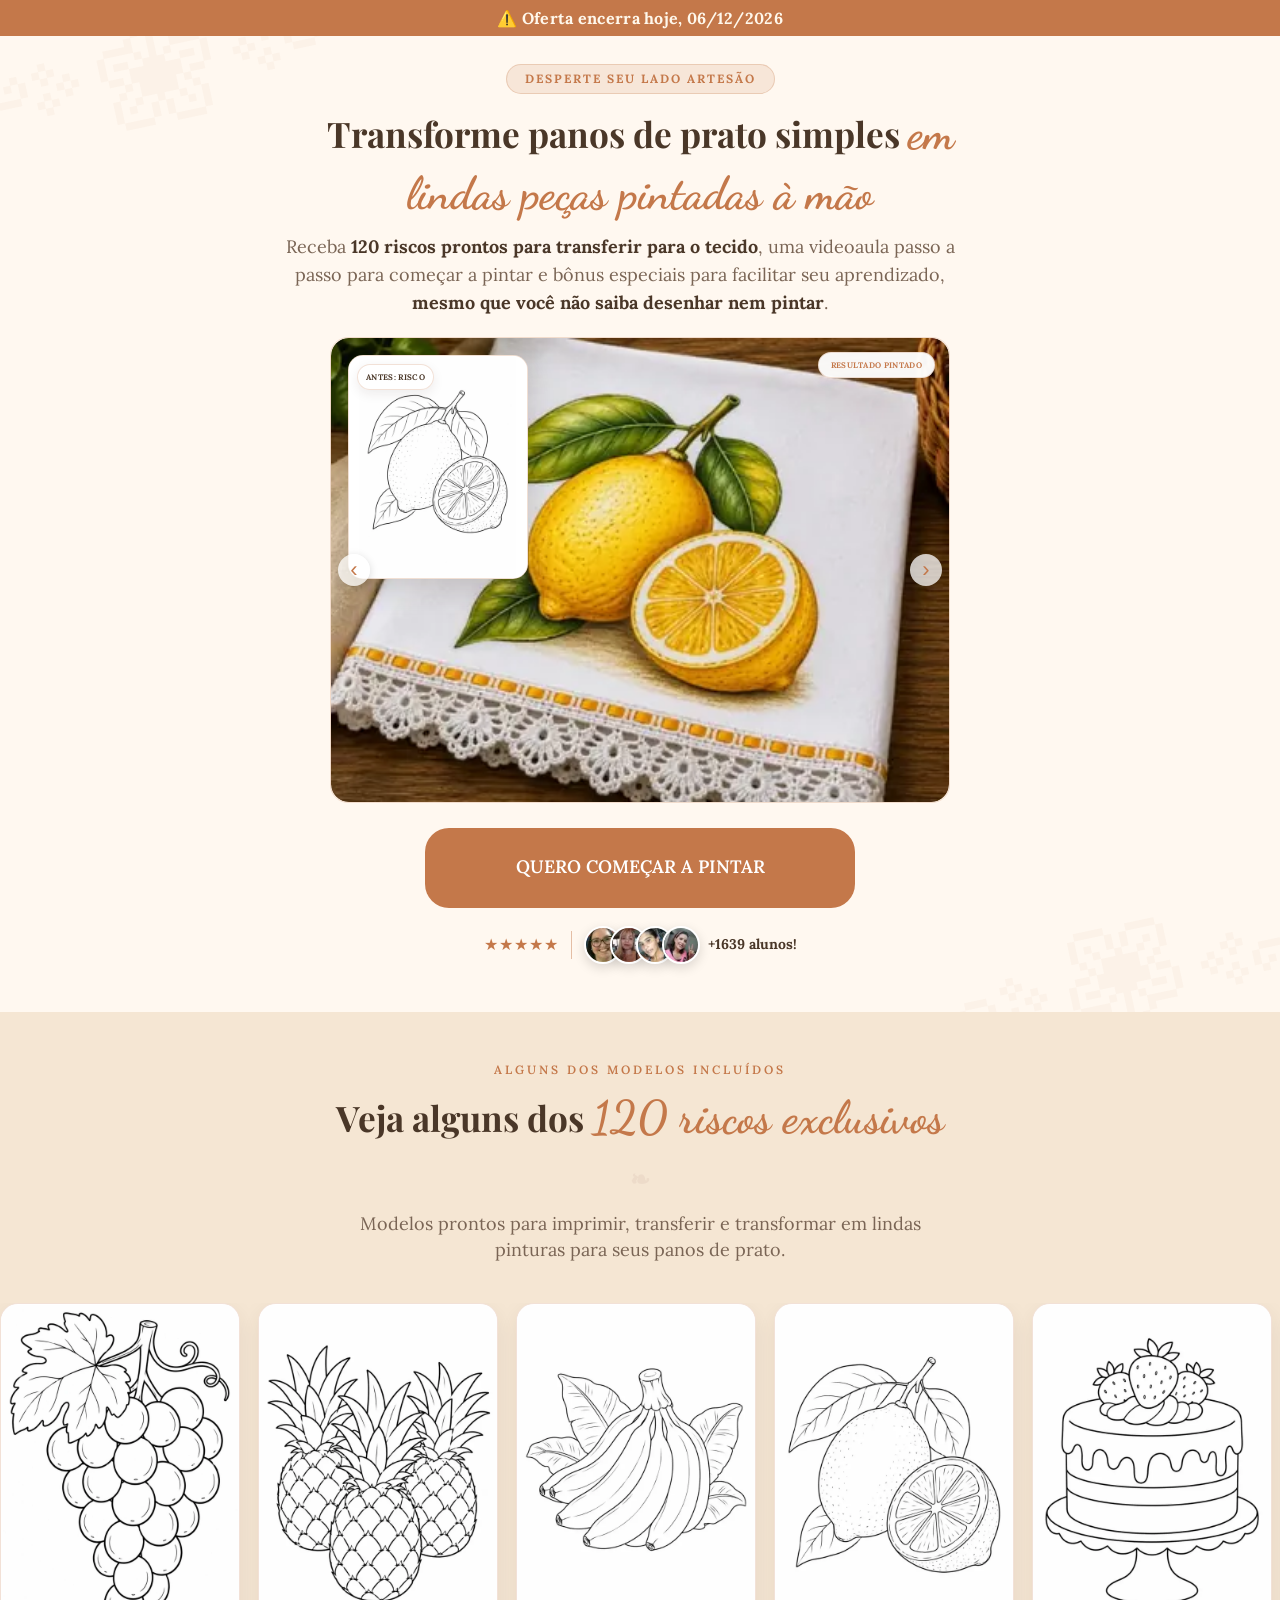
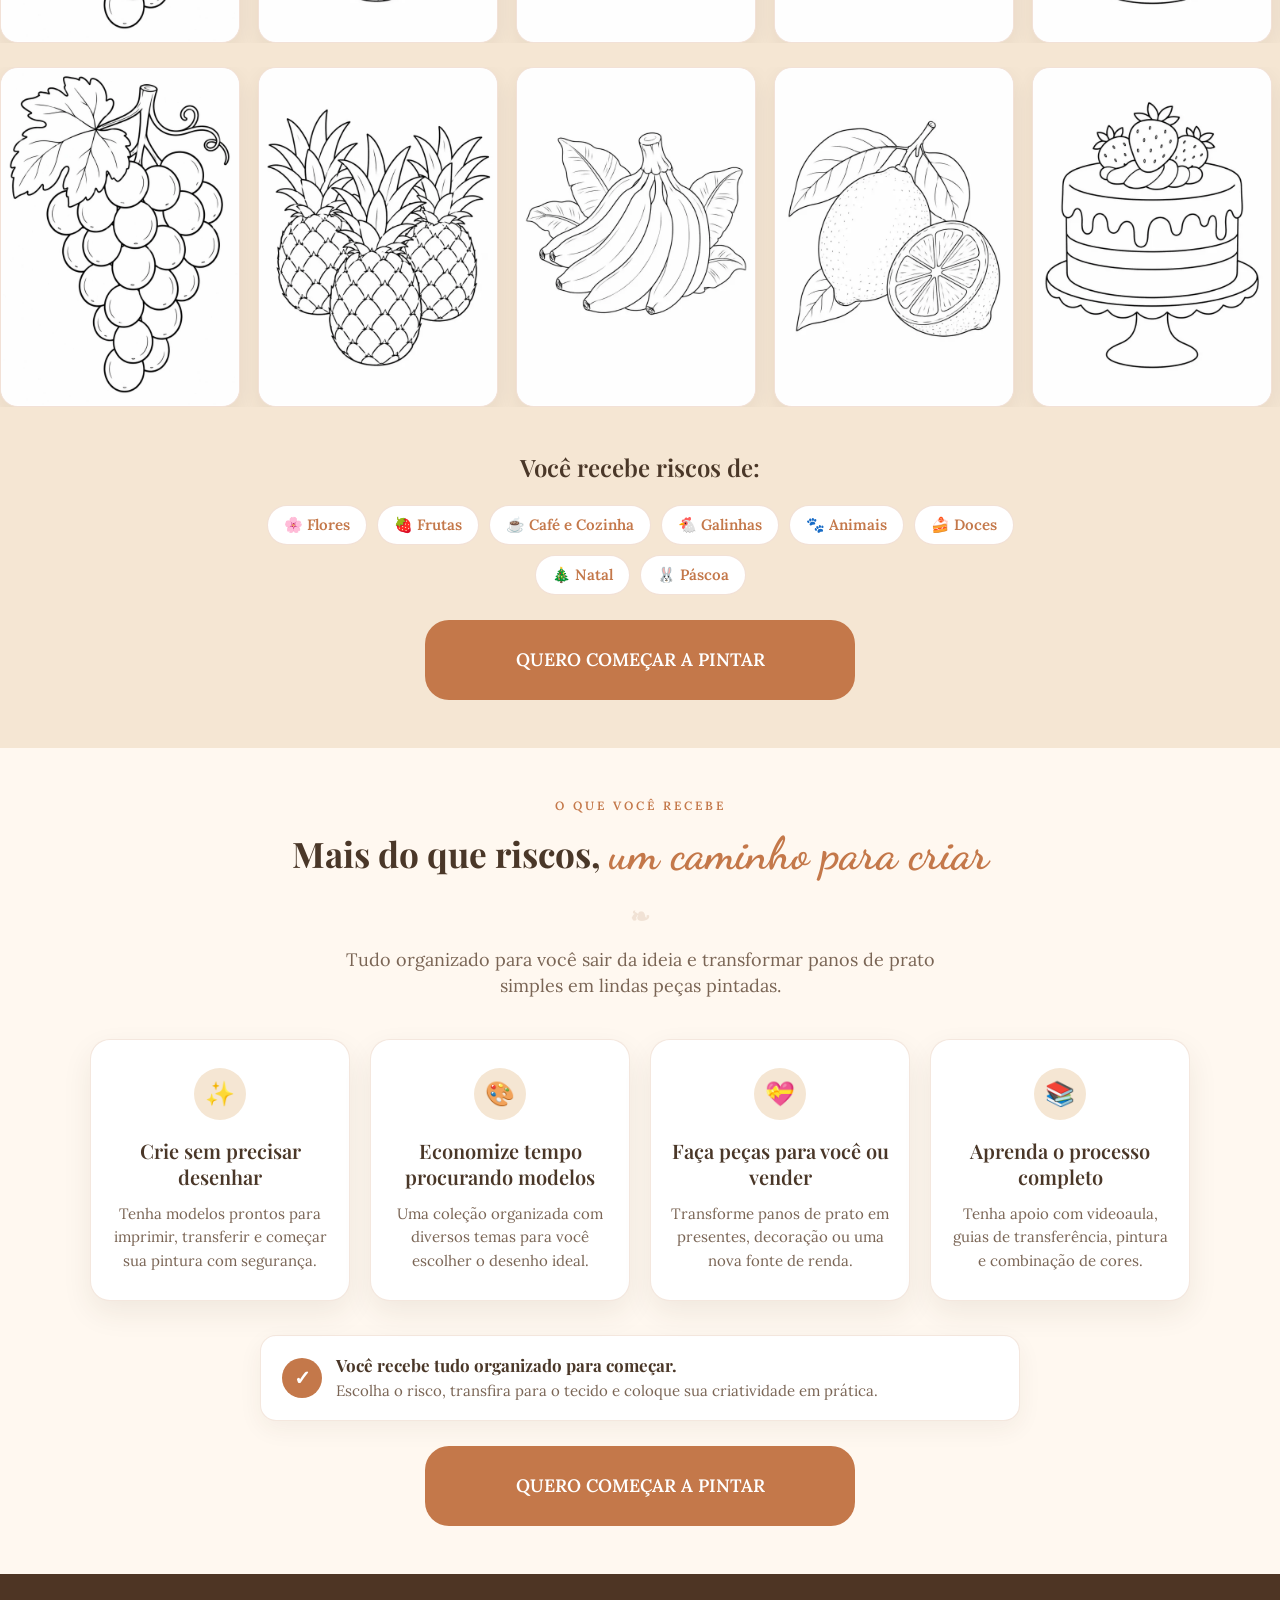
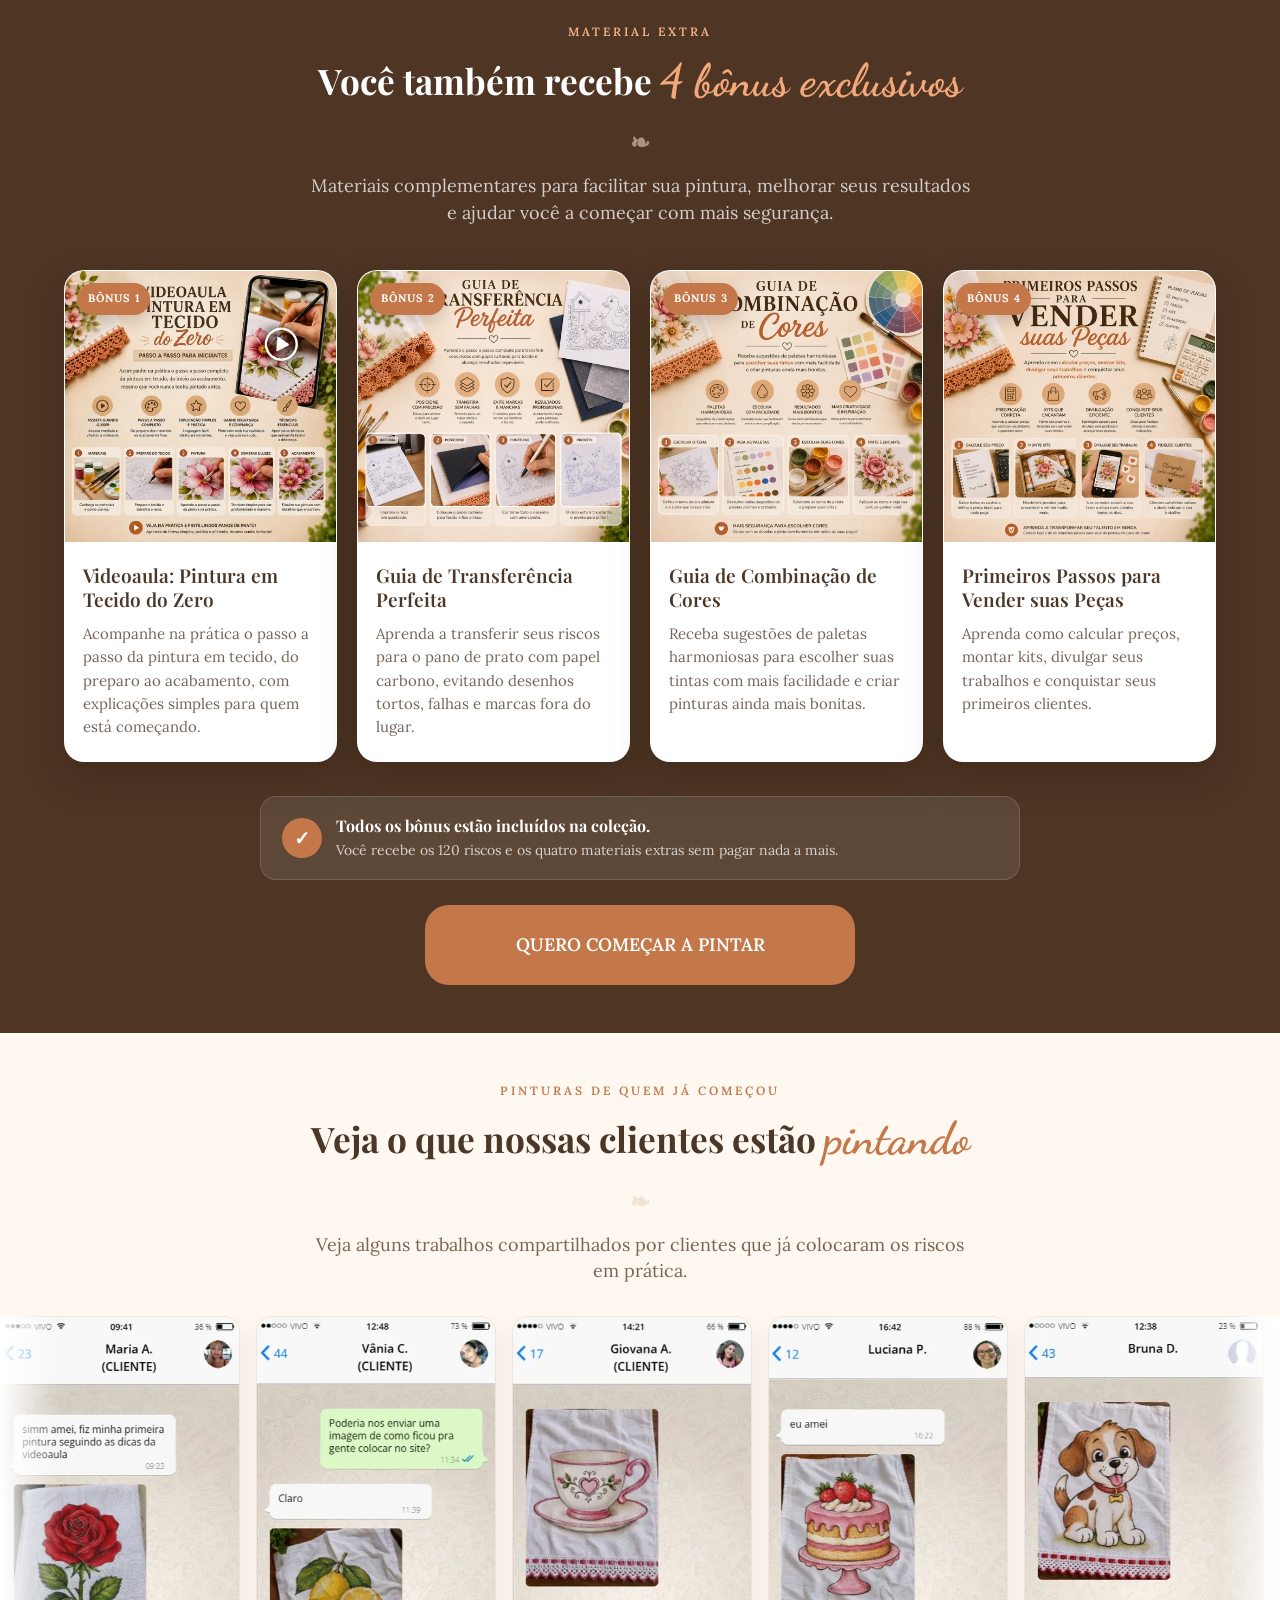
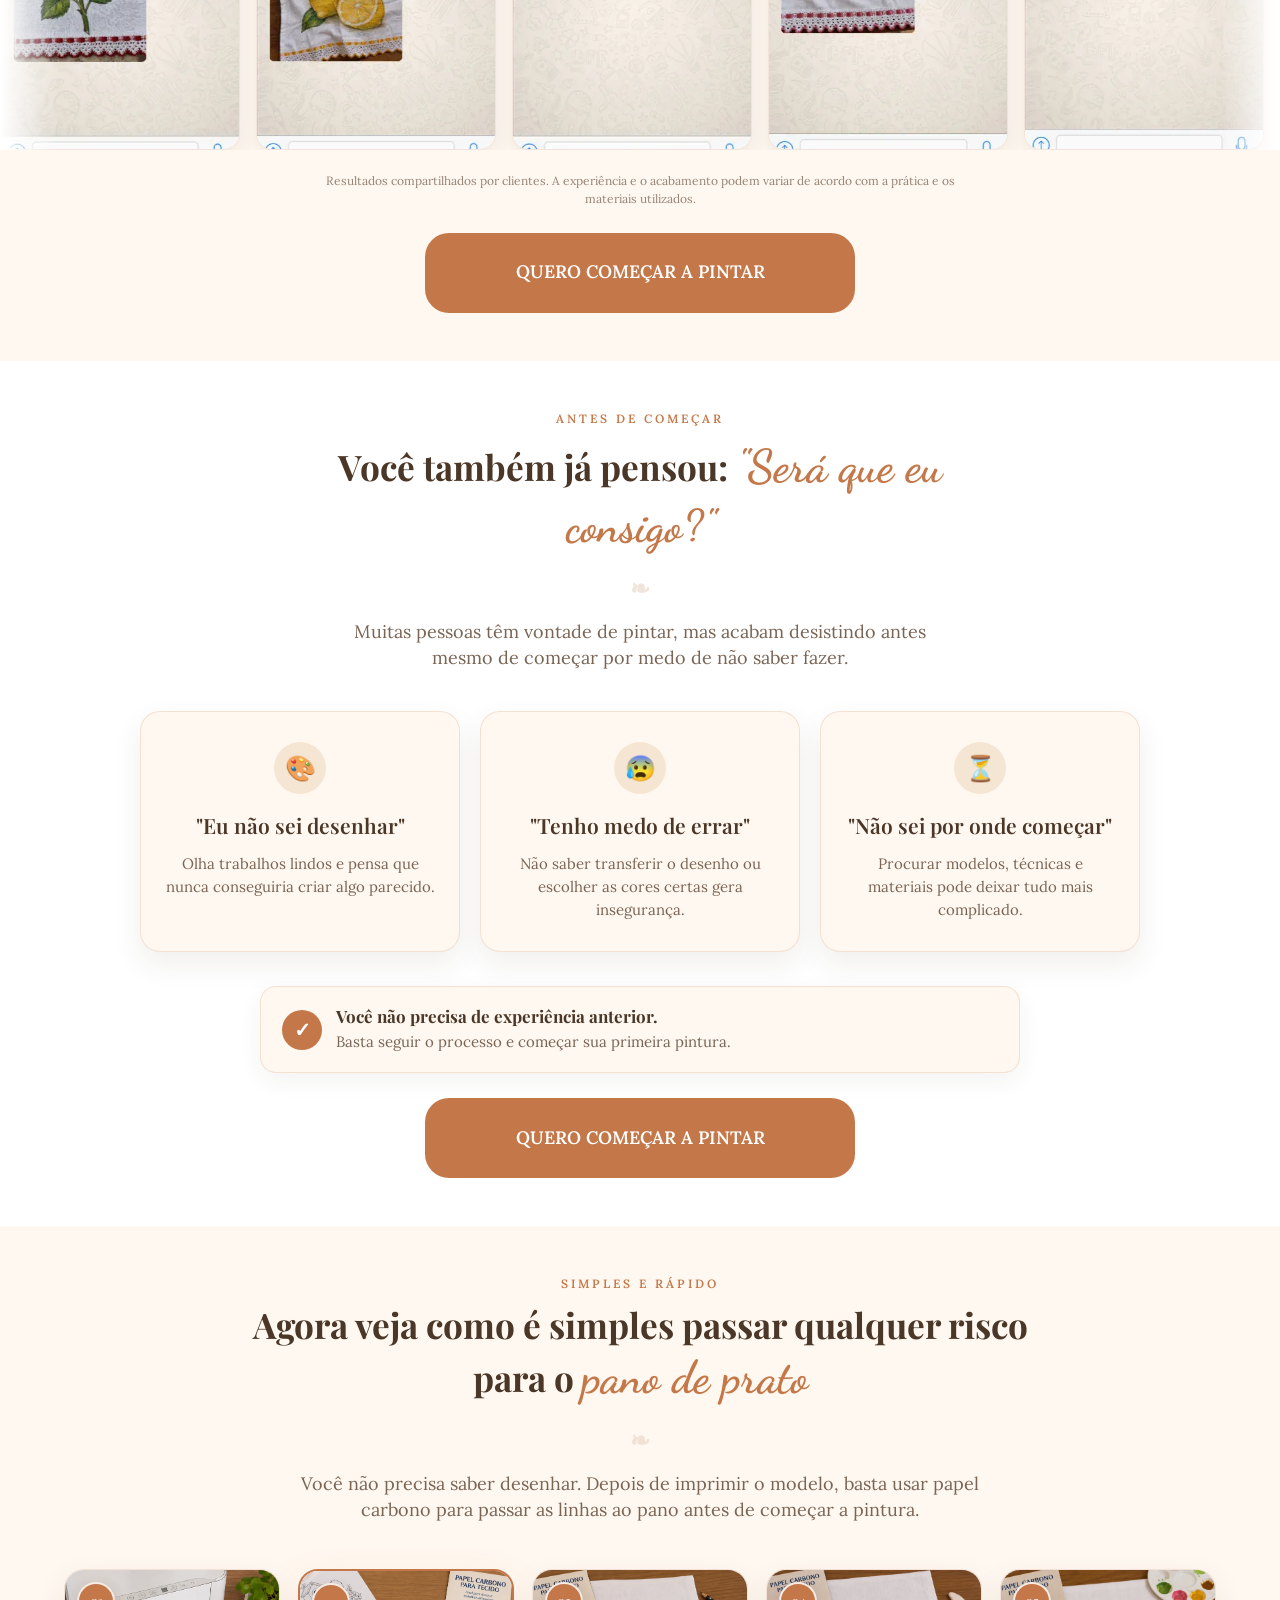
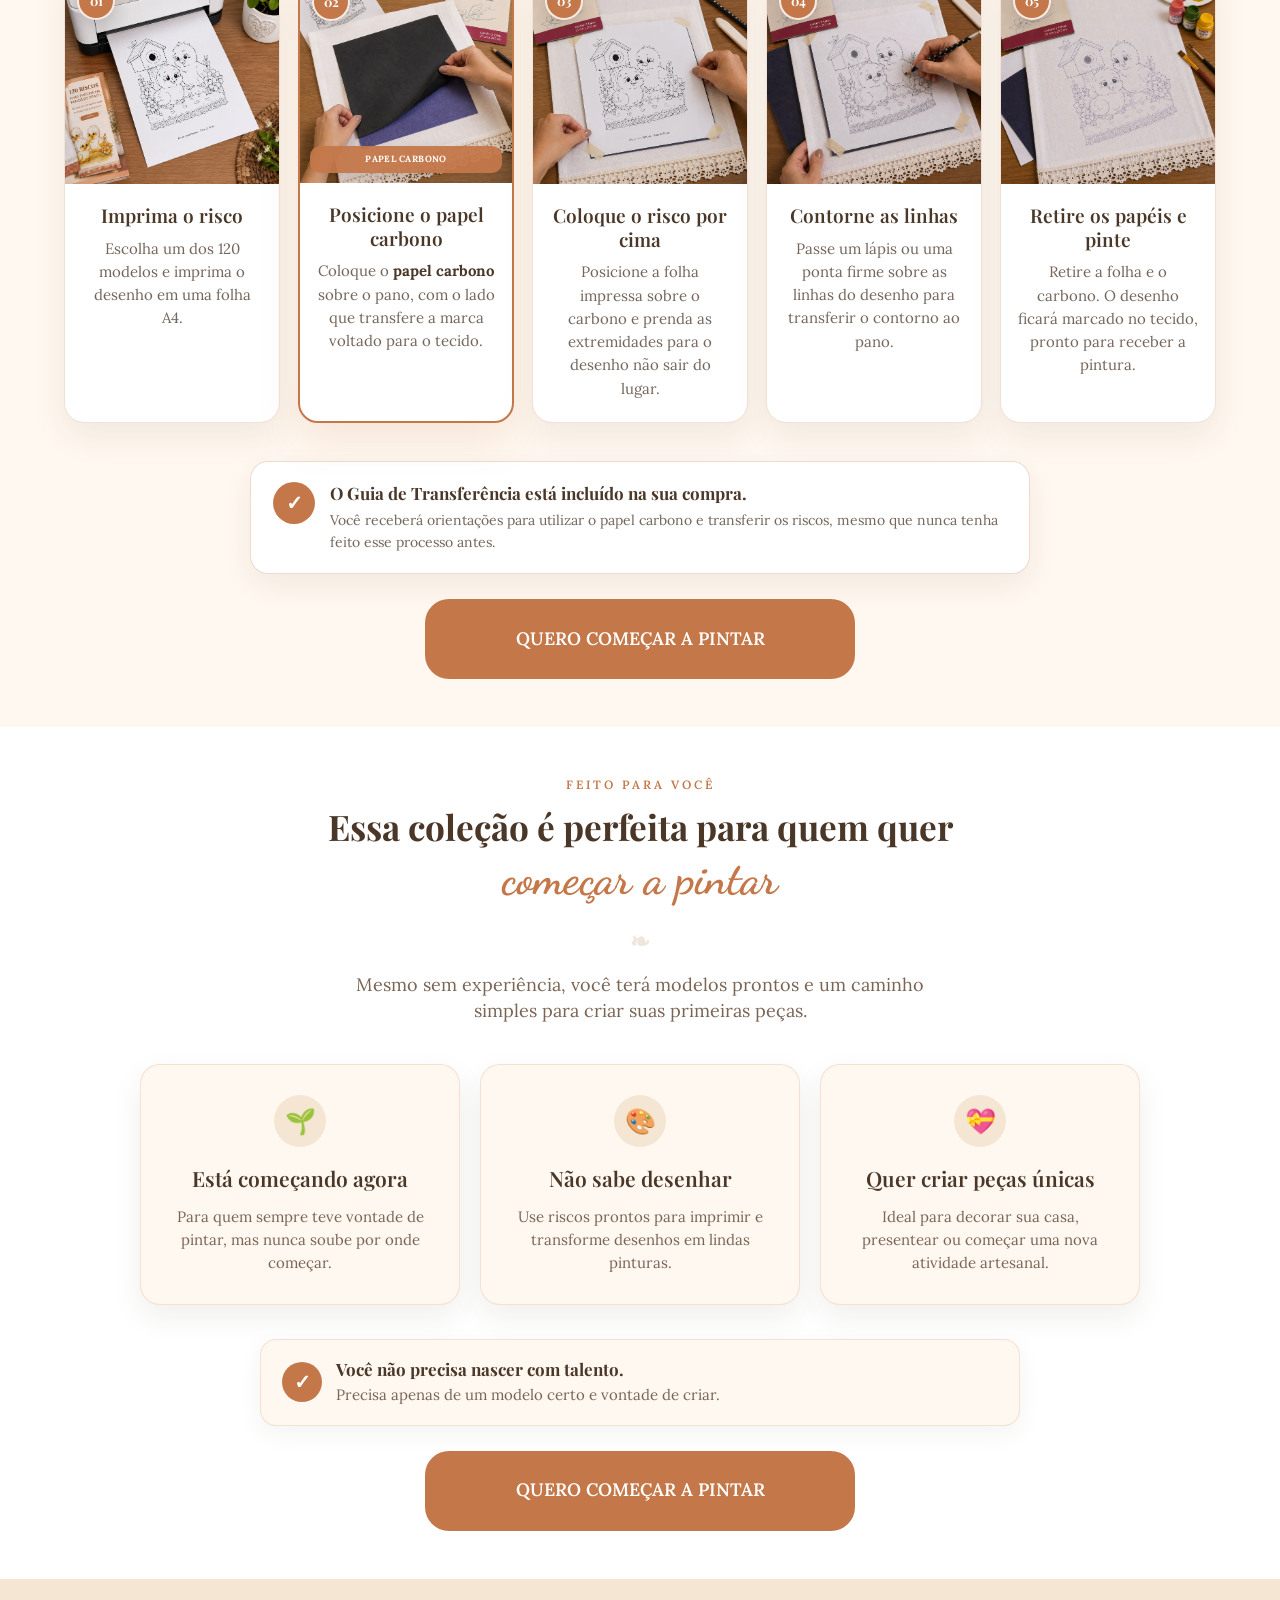
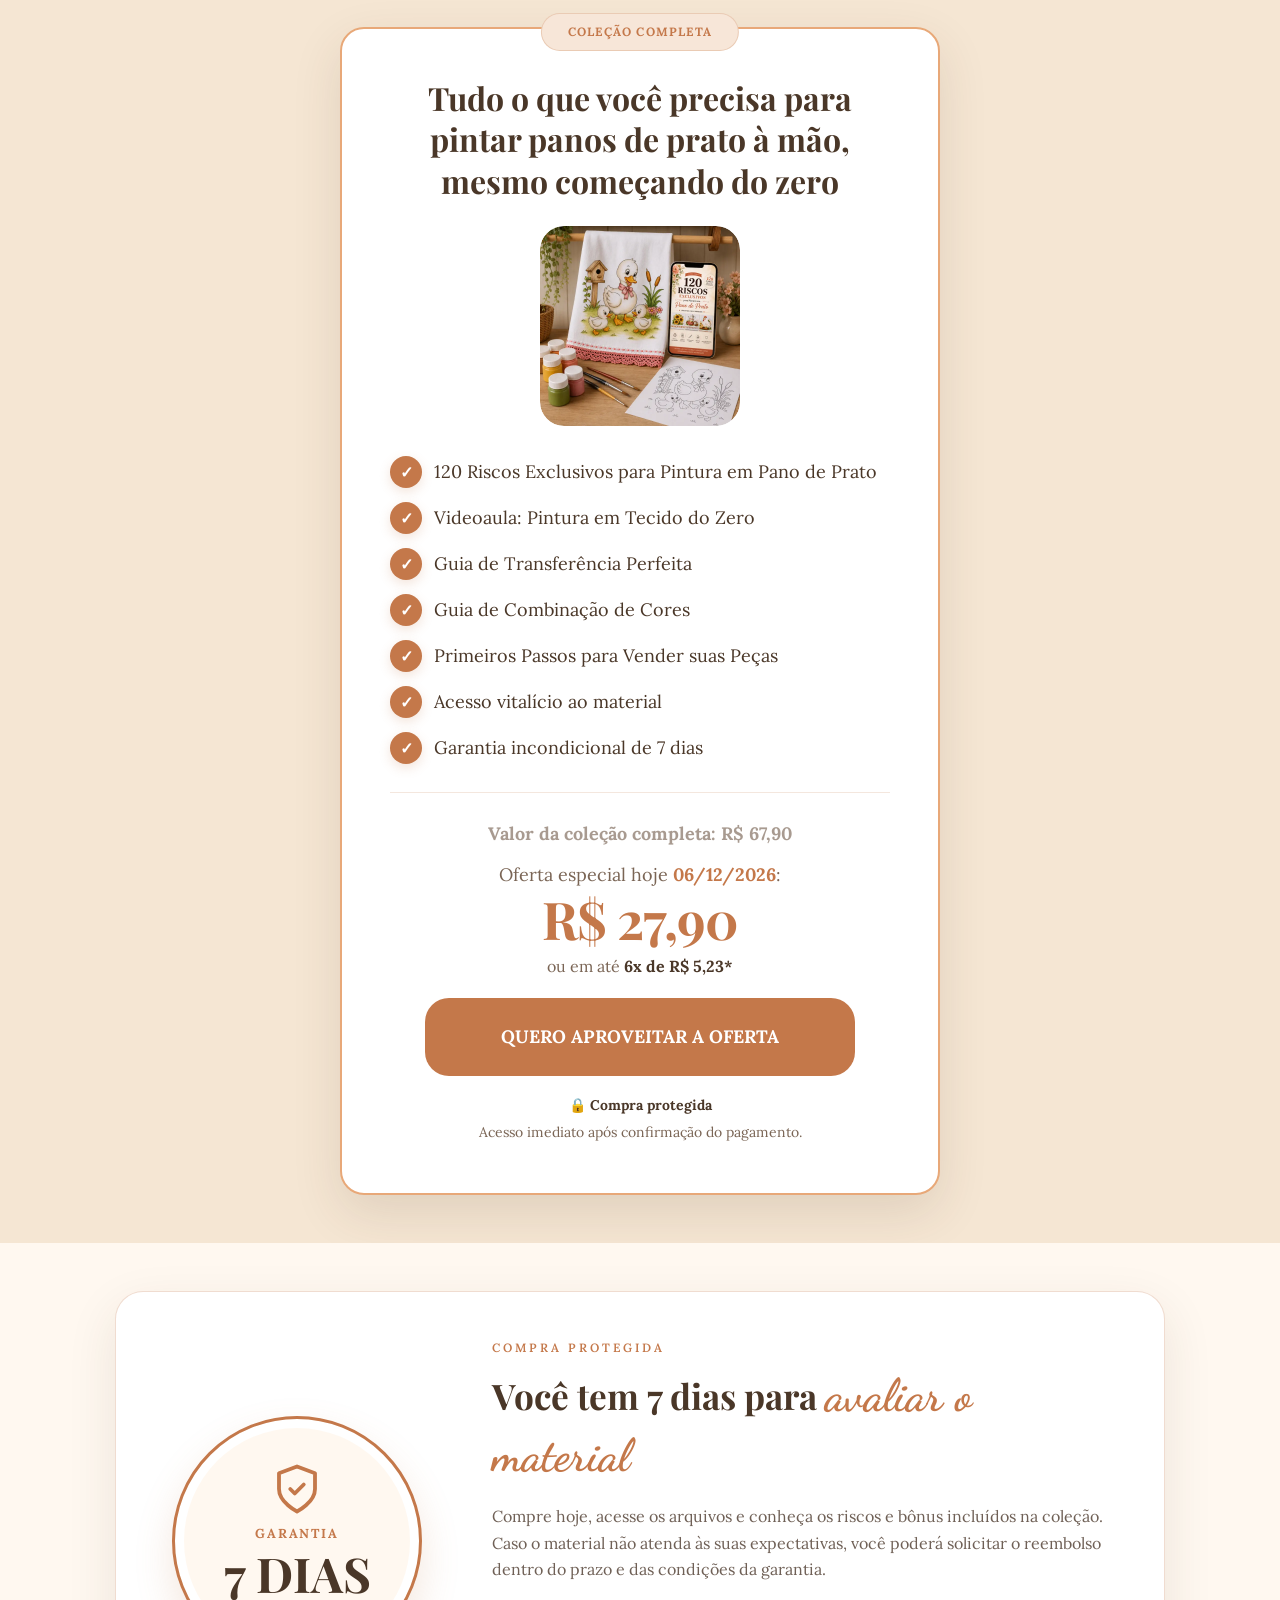
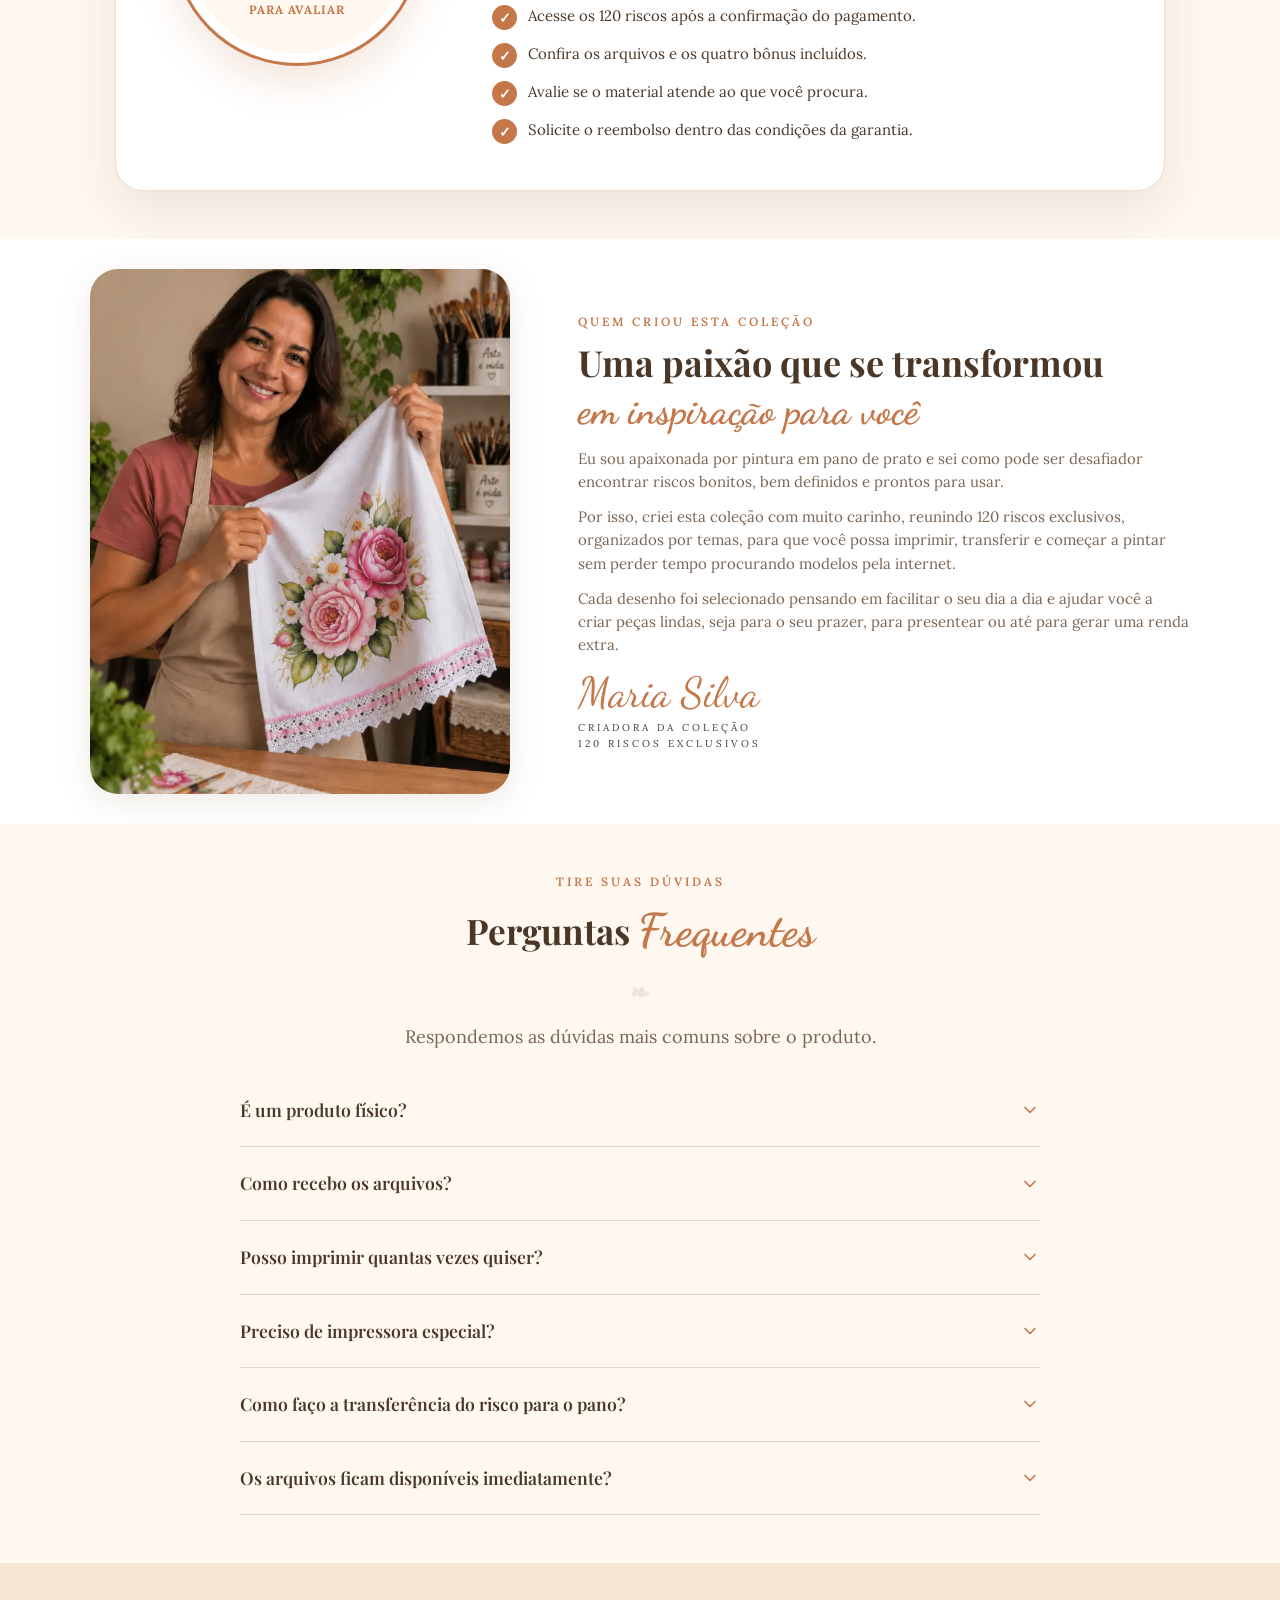
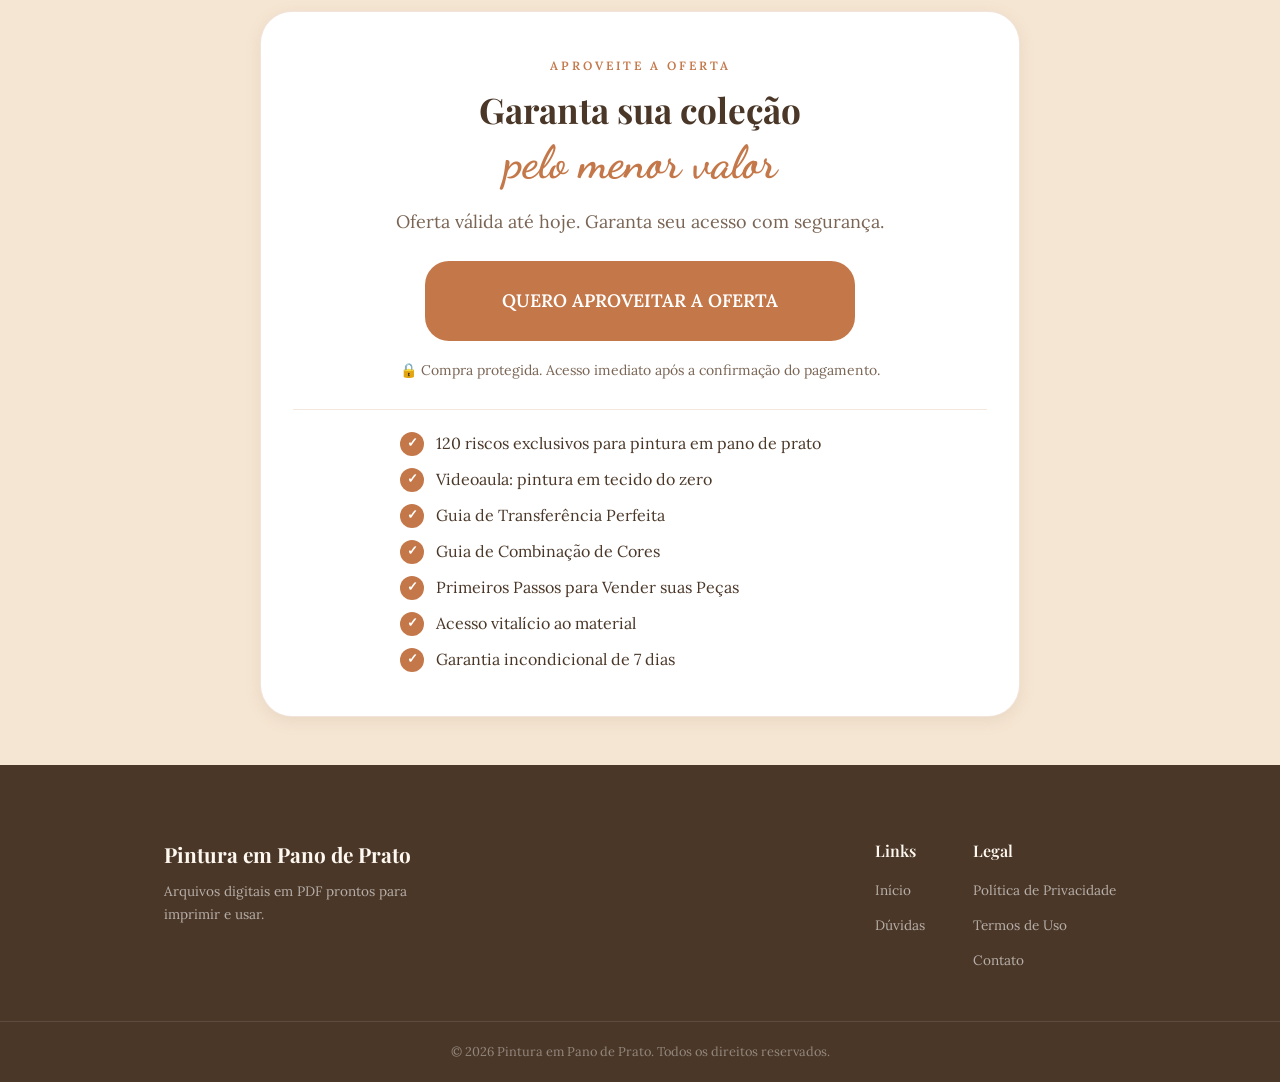
==== index.html @ 601791e8 "Update index.html" ====
<!DOCTYPE html>
<html lang="pt-BR">

<head>

 
  <!-- =========================================================
       CONFIGURAÇÕES BÁSICAS / SEO
  ========================================================== -->

  <meta charset="UTF-8">
   
  <meta 
    name="viewport"
    content="width=device-width, initial-scale=1.0"
  >

  <meta
    name="description"
    content="Transforme panos de prato simples em lindas peças pintadas à mão"
  >

  <meta name="theme-color" content="#C4784A">

  <title>Transforme panos de prato simples em lindas peças pintadas à mão</title>


  <!-- =========================================================
       OPEN GRAPH
  ========================================================== -->

  <meta
    property="og:title"
    content="Transforme panos de prato simples em lindas peças pintadas à mão"
  >

  <meta
    property="og:description"
    content="Tenha em mãos 120 riscos exclusivos,
                videoaula passo a passo da pintura e materiais simples
                para transformar desenhos em lindas peças artesanais."
  >

  <meta property="og:type" content="product">
  <meta property="og:locale" content="pt_BR">


  <!-- =========================================================
       DNS PREFETCH PARA TRACKING
  ========================================================== -->

  <link rel="dns-prefetch" href="https://connect.facebook.net">
  <link rel="dns-prefetch" href="https://www.googletagmanager.com">
  <link rel="dns-prefetch" href="https://www.google-analytics.com">


  <!-- =========================================================
       FONTES
  ========================================================== -->

  
<!-- =========================================================
     FONTES — CARREGAMENTO OTIMIZADO
========================================================== -->

<link
    rel="preconnect"
    href="https://fonts.googleapis.com"
>

<link
    rel="preconnect"
    href="https://fonts.gstatic.com"
    crossorigin
>

<link
    rel="preload"
    as="style"
    href="https://fonts.googleapis.com/css2?family=Dancing+Script:wght@700&family=Lora:wght@400;500;600&family=Playfair+Display:wght@400;600;700&display=swap"
>

<link
    rel="stylesheet"
    href="https://fonts.googleapis.com/css2?family=Dancing+Script:wght@700&family=Lora:wght@400;500;600&family=Playfair+Display:wght@400;600;700&display=swap"
    media="print"
    onload="this.media='all'"
>

<noscript>
    <link
        rel="stylesheet"
        href="https://fonts.googleapis.com/css2?family=Dancing+Script:wght@700&family=Lora:wght@400;500;600&family=Playfair+Display:wght@400;600;700&display=swap"
    >
</noscript>

  
  <!-- =========================================================
       CSS
  ========================================================== -->

  <link
    rel="stylesheet"
    href="styles.css"
  >


  <!-- TRACKING CARREGADO APÓS CSS PARA REDUZIR BLOQUEIO -->
<!-- =========================================================
       GOOGLE TAG - GOOGLE ADS + GOOGLE ANALYTICS 4
  ========================================================== -->

  <script async src="https://www.googletagmanager.com/gtag/js?id=AW-18379872794"></script>

  <script>
    window.dataLayer = window.dataLayer || [];

    function gtag() {
      dataLayer.push(arguments);
    }

    gtag('js', new Date());

    /* Google Ads */
    gtag('config', 'AW-18379872794');

    /* Google Analytics 4 */
    gtag('config', 'G-04GHL0BCBB');
  </script>


<!-- =========================================================
     META PIXEL + CAPI
     PageView e ViewContent com deduplicação
========================================================= -->

<script>
!function(f,b,e,v,n,t,s)
{
  if(f.fbq)return;

  n=f.fbq=function(){
    n.callMethod ?
    n.callMethod.apply(n,arguments) :
    n.queue.push(arguments);
  };

  if(!f._fbq)f._fbq=n;

  n.push=n;
  n.loaded=!0;
  n.version='2.0';
  n.queue=[];

  t=b.createElement(e);
  t.async=!0;
  t.src=v;

  s=b.getElementsByTagName(e)[0];
  s.parentNode.insertBefore(t,s);

}(
  window,
  document,
  'script',
  'https://connect.facebook.net/en_US/fbevents.js'
);


/* =========================================================
   FUNÇÕES AUXILIARES
========================================================= */

function generateMetaEventId(eventName) {
  return (
    eventName +
    '_' +
    Date.now() +
    '_' +
    Math.random().toString(36).substring(2, 12)
  );
}

function generateUuidV4() {
  return 'xxxxxxxx-xxxx-4xxx-yxxx-xxxxxxxxxxxx'.replace(/[xy]/g, function(c) {
    var r = Math.random() * 16 | 0, v = c === 'x' ? r : (r & 0x3 | 0x8);
    return v.toString(16);
  });
}

function getCookie(name) {
  var match = document.cookie.match(new RegExp('(^| )' + name + '=([^;]+)'));
  return match ? decodeURIComponent(match[2]) : null;
}

function getExternalId() {
  try {
    var extId = localStorage.getItem('meta_external_id');
    if (!extId) {
      extId = generateUuidV4();
      localStorage.setItem('meta_external_id', extId);
    }
    return extId;
  } catch(e) {
    return null;
  }
}

function getStoredFbclid() {
  try {
    var savedTracking = JSON.parse(localStorage.getItem('traffic_tracking') || '{}');
    return savedTracking.fbclid || null;
  } catch (error) {
    return null;
  }
}

function buildFbc() {
  // 1. Tenta recuperar do sessionStorage (já calculado nesta sessão)
  try {
    var sessionFbc = sessionStorage.getItem('meta_fbc');
    if (sessionFbc) return sessionFbc;
  } catch(e) {}

  // 2. Prioridade para o cookie _fbc já criado pela Meta
  var existingFbc = getCookie('_fbc');
  if (existingFbc) {
    try { sessionStorage.setItem('meta_fbc', existingFbc); } catch(e) {}
    return existingFbc;
  }

  // 3. Tenta pegar fbclid da URL
  var params = new URLSearchParams(window.location.search);
  var urlFbclid = params.get('fbclid');

  // 4. Se a URL atual não tiver, tenta usar o fbclid salvo pelo tracking.js
  var fbclid = urlFbclid || getStoredFbclid();

  if (!fbclid) {
    return null;
  }

  var newFbc = 'fb.1.' + Date.now() + '.' + fbclid;
  
  try { sessionStorage.setItem('meta_fbc', newFbc); } catch(e) {}

  return newFbc;
}


/* =========================================================
   WAIT FOR FBP
========================================================= */

function waitForFbp(callback, maxWaitMs = 2000, intervalMs = 50) {
  var elapsed = 0;
  
  var check = function() {
    var fbp = getCookie('_fbp');
    if (fbp) {
      callback(fbp);
    } else if (elapsed >= maxWaitMs) {
      callback(null); // Timeout
    } else {
      elapsed += intervalMs;
      setTimeout(check, intervalMs);
    }
  };
  
  check();
}


/* =========================================================
   ENVIA EVENTO PARA CAPI
========================================================= */

function sendMetaCapi(eventName, eventId, eventCustomData = {}) {
  // Ler valores consistentes
  var currentFbc = buildFbc();
  var currentExternalId = getExternalId();
  
  waitForFbp(function(currentFbp) {
    var payload = {
      eventName: eventName,
      eventId: eventId,
      eventSourceUrl: window.location.href,
      eventCustomData: eventCustomData,
      fbp: currentFbp || undefined,
      fbc: currentFbc || undefined,
      externalId: currentExternalId || undefined
    };

    fetch('/api/capi', {
      method: 'POST',
      headers: {
        'Content-Type': 'application/json'
      },
      body: JSON.stringify(payload)
    }).catch(function(error) {
      console.warn('Erro ao enviar Meta CAPI:', error);
    });
  });
}


/* =========================================================
   INICIALIZA PIXEL
========================================================= */

var globalExternalId = getExternalId();

if (globalExternalId) {
  fbq('init', '1901694047194455', { external_id: globalExternalId });
} else {
  fbq('init', '1901694047194455');
}


/* =========================================================
   PAGEVIEW
   Browser + Server
========================================================= */

var pageViewEventId = generateMetaEventId('PageView');

fbq(
  'track',
  'PageView',
  {},
  { eventID: pageViewEventId }
);

sendMetaCapi('PageView', pageViewEventId);


/* =========================================================
   VIEWCONTENT
   Browser + Server
========================================================= */

var viewContentEventId = generateMetaEventId('ViewContent');

var viewContentData = {
  content_name: '120 Riscos para Pintura em Pano de Prato',
  content_category: 'Artesanato - Pintura em Tecido',
  content_ids: ['120-riscos-pano-de-prato'],
  content_type: 'product',
  value: 27.90,
  currency: 'BRL'
};

fbq(
  'track',
  'ViewContent',
  viewContentData,
  { eventID: viewContentEventId }
);

sendMetaCapi('ViewContent', viewContentEventId, viewContentData);

</script>


  <!-- =========================================================
       SCHEMA.ORG PRODUCT
  ========================================================== -->

  <script type="application/ld+json">
  {
    "@context": "https://schema.org",
    "@type": "Product",
    "name": "Transforme panos de prato simples em lindas peças pintadas à mão",
    "description": "Receba 120 riscos prontos para transferir para o tecido, uma videoaula passo a passo para começar a pintar e bônus especiais para facilitar seu aprendizado, mesmo que você não saiba desenhar nem pintar.",
    "category": "Artesanato > Pintura em Tecido",
    "offers": {
      "@type": "Offer",
      "availability": "https://schema.org/InStock",
      "priceCurrency": "BRL"
    },
    "brand": {
      "@type": "Brand",
      "name": "Pintura em Pano de Prato"
    }
  }
  </script>



  <script src="tracking.js" defer></script>

</head>


<body>

  <!-- =========================================================
       META PIXEL - FALLBACK SEM JAVASCRIPT
  ========================================================== -->

  <noscript>
    <img
      height="1"
      width="1"
      style="display:none"
      src="https://www.facebook.com/tr?id=1901694047194455&ev=PageView&noscript=1"
      alt=""
    >
  </noscript>

  <!-- RESTANTE DO SEU SITE CONTINUA AQUI -->

  <div class="promo-bar">

    <span class="promo-message">
    ⚠️ Oferta encerra hoje, <span class="promo-date-highlight" id="promo-date"></span>
</span>

</div>

    
<!-- HERO -->
<section class="hero bg-default" id="inicio">

    <div class="container">

        <div class="hero-content centered">
          


<!-- HEADLINE -->

<h1 class="hero-title">

    <span class="hero-eyebrow">
        DESPERTE SEU LADO ARTESÃO
    </span>

    <h2 class="hero-final__title">
                Transforme panos de prato simples
                <span>em lindas peças pintadas à mão</span>
           
            </h2>

</h1>

<!-- MECANISMO SIMPLES -->

<div class="hero-method">

    <p>
        Receba <strong>120 riscos prontos para transferir para o tecido</strong>, uma videoaula passo a passo para começar a pintar e bônus especiais para facilitar seu aprendizado, <strong>mesmo que você não saiba desenhar nem pintar</strong>. 
    </p>

</div>

<!-- =====================================================
     CARROSSEL NO LUGAR DO MOCKUP
===================================================== -->

<div
    class="comparison-carousel hero-comparison-carousel"
    data-comparison-carousel
    aria-label="Exemplos de riscos e resultados de pinturas em pano de prato"
>

    <div
        class="comparison-viewport"
        data-comparison-viewport
    >

        <div
            class="comparison-track"
            data-comparison-track
        >

<!-- =====================================================
     COMPARAÇÃO 1
===================================================== -->
<article
    class="comparison-card hero-comparison-card"
    data-comparison-card
>

    <div class="comparison-pair">

        <figure class="comparison-before">

            <div class="comparison-before-media">

                <span class="comparison-label">
                    ANTES: RISCO
                </span>

                <img
                    src="images/risco-01.webp"
                    alt="Risco pronto para imprimir e transferir para o pano de prato"
                    loading="eager"
                    fetchpriority="high"
                    decoding="async"
                    width="400"
                    height="566"
                >

            </div>

        </figure>


        <figure class="comparison-image comparison-image-result">

            <div class="comparison-result-media">

                <span class="comparison-label comparison-label-result">
                    RESULTADO PINTADO
                </span>

                <picture>

                    <source
                        media="(max-width: 600px)"
                        srcset="images/resultado-01-mobile.webp"
                        width="400"
                        height="300"
                    >

                    <img
                        src="images/resultado-01.webp"
                        alt="Pano de prato pintado a partir do risco"
                        loading="eager"
                        fetchpriority="high"
                        decoding="async"
                        width="600"
                        height="848"
                    >

                </picture>

            </div>

        </figure>

    </div>

</article>


<!-- =====================================================
     COMPARAÇÃO 2
===================================================== -->
<article
    class="comparison-card hero-comparison-card"
    data-comparison-card
>

    <div class="comparison-pair">

        <figure class="comparison-before">

            <div class="comparison-before-media">

                <span class="comparison-label">
                    ANTES: RISCO
                </span>

                <img
                    src="images/risco-02.webp"
                    alt="Risco pronto para impressão e transferência"
                    loading="lazy"
                    decoding="async"
                    width="400"
                    height="566"
                >

            </div>

        </figure>


        <figure class="comparison-image comparison-image-result">

            <div class="comparison-result-media">

                <span class="comparison-label comparison-label-result">
                    RESULTADO PINTADO
                </span>

                <picture>

                    <source
                        media="(max-width: 600px)"
                        srcset="images/resultado-02-mobile.webp"
                        width="400"
                        height="300"
                    >

                    <img
                        src="images/resultado-02.webp"
                        alt="Pano de prato pintado usando o mesmo risco"
                        loading="lazy"
                        decoding="async"
                        width="600"
                        height="848"
                    >

                </picture>

            </div>

        </figure>

    </div>

</article>


<!-- =====================================================
     COMPARAÇÃO 3
===================================================== -->
<article
    class="comparison-card hero-comparison-card"
    data-comparison-card
>

    <div class="comparison-pair">

        <figure class="comparison-before">

            <div class="comparison-before-media">

                <span class="comparison-label">
                    ANTES: RISCO
                </span>

                <img
                    src="images/risco-03.webp"
                    alt="Risco de pintura pronto para transferir ao tecido"
                    loading="lazy"
                    decoding="async"
                    width="400"
                    height="566"
                >

            </div>

        </figure>


        <figure class="comparison-image comparison-image-result">

            <div class="comparison-result-media">

                <span class="comparison-label comparison-label-result">
                    RESULTADO PINTADO
                </span>

                <picture>

                    <source
                        media="(max-width: 600px)"
                        srcset="images/resultado-03-mobile.webp"
                        width="400"
                        height="300"
                    >

                    <img
                        src="images/resultado-03.webp"
                        alt="Pano de prato finalizado com pintura feita a partir do risco"
                        loading="lazy"
                        decoding="async"
                        width="600"
                        height="848"
                    >

                </picture>

            </div>

        </figure>

    </div>

</article>


<!-- =====================================================
     COMPARAÇÃO 4
===================================================== -->
<article
    class="comparison-card hero-comparison-card"
    data-comparison-card
>

    <div class="comparison-pair">

        <figure class="comparison-before">

            <div class="comparison-before-media">

                <span class="comparison-label">
                    ANTES: RISCO
                </span>

                <img
                    src="images/risco-04.webp"
                    alt="Risco pronto para ser transferido ao pano de prato"
                    loading="lazy"
                    decoding="async"
                    width="400"
                    height="566"
                >

            </div>

        </figure>


        <figure class="comparison-image comparison-image-result">

            <div class="comparison-result-media">

                <span class="comparison-label comparison-label-result">
                    RESULTADO PINTADO
                </span>

                <picture>

                    <source
                        media="(max-width: 600px)"
                        srcset="images/resultado-04-mobile.webp"
                        width="400"
                        height="300"
                    >

                    <img
                        src="images/resultado-04.webp"
                        alt="Pano de prato pintado a partir de um risco pronto"
                        loading="lazy"
                        decoding="async"
                        width="600"
                        height="848"
                    >

                </picture>

            </div>

        </figure>

    </div>

</article>


<!-- =====================================================
     COMPARAÇÃO 5
===================================================== -->
<article
    class="comparison-card hero-comparison-card"
    data-comparison-card
>

    <div class="comparison-pair">

        <figure class="comparison-before">

            <div class="comparison-before-media">

                <span class="comparison-label">
                    ANTES: RISCO
                </span>

                <img
                    src="images/risco-05.webp"
                    alt="Risco pronto para imprimir e pintar"
                    loading="lazy"
                    decoding="async"
                    width="400"
                    height="566"
                >

            </div>

        </figure>


        <figure class="comparison-image comparison-image-result">

            <div class="comparison-result-media">

                <span class="comparison-label comparison-label-result">
                    RESULTADO PINTADO
                </span>

                <picture>

                    <source
                        media="(max-width: 600px)"
                        srcset="images/resultado-05-mobile.webp"
                        width="400"
                        height="300"
                    >

                    <img
                        src="images/resultado-05.webp"
                        alt="Pano de prato pintado e finalizado"
                        loading="lazy"
                        decoding="async"
                        width="600"
                        height="848"
                    >

                </picture>

            </div>

        </figure>

    </div>

</article>

</div>

</div>

<button type="button" class="comparison-button comparison-button-prev" data-comparison-prev aria-label="Ver comparação anterior">
    <span aria-hidden="true">‹</span>
</button>

<button type="button" class="comparison-button comparison-button-next" data-comparison-next aria-label="Ver próxima comparação">
    <span aria-hidden="true">›</span>
</button>

</div>   



<div class="hero-buttons">

  <a
    href="#oferta"
    class="btn-primary btn-large"
    data-cta="bloco_01"
  >
    QUERO COMEÇAR A PINTAR
  </a>

</div>



<!-- AVATARES + BENEFÍCIO DOS RISCOS -->

<div class="hero-collection-proof hero-social-proof-row">

    <div class="hero-social-proof-stars">
        <span class="stars">★★★★★</span>
    </div>

    <span class="hero-social-proof-divider"></span>

    <div class="hero-social-proof-avatars">

        <div class="hero-collection-proof__avatars">
            <img src="images/avatar1.webp" alt="">
            <img src="images/avatar2.webp" alt="">
            <img src="images/avatar3.webp" alt="">
            <img src="images/avatar4.webp" alt="">
        </div>

        <span class="hero-social-proof-text"><strong>+1639 alunos!</strong></span>

    </div>

</div>       
          
</div>

</div>

</section>


<!-- =========================================================
     GALERIA DE RISCOS — CARROSSEL ÚNICO
========================================================= -->

<section class="risks-gallery bg-white fade-in" id="riscos">

    <div class="container">


        <div class="text-center risks-gallery-heading">


            <span class="section-tag">
                Alguns dos modelos incluídos
            </span>


            <h2 class="section-title">

                Veja alguns dos

                <span>
                    120 riscos exclusivos
                </span>

            </h2>


            <p class="section-subtitle">

                Modelos prontos para imprimir,
                transferir e transformar em lindas pinturas
                para seus panos de prato.

            </p>


        </div>




        <!-- =====================================================
     CARROSSEL CONTÍNUO DE RISCOS
====================================================== -->


<div class="risks-marquee">


    <div class="risks-track">


        <!-- =========================
             FRUTAS
        ========================== -->


        <img 
            src="images/frutas-01.webp"
            alt="Risco de frutas para pintura em pano de prato"
            loading="lazy"
            decoding="async"
        >

        <img 
            src="images/frutas-02.webp"
            alt="Risco de frutas para pintura em tecido"
            loading="lazy"
            decoding="async"
        >

        <img 
            src="images/frutas-03.webp"
            alt="Modelo de risco de frutas"
            loading="lazy"
            decoding="async"
        >

        <img 
            src="images/frutas-04.webp"
            alt="Risco pronto para pintar de frutas"
            loading="lazy"
            decoding="async"
        >



        <!-- =========================
             CAFÉ E COZINHA
        ========================== -->


        <img 
            src="images/cafeecozinha-01.webp"
            alt="Risco de café e cozinha para pintura"
            loading="lazy"
            decoding="async"
        >

        <img 
            src="images/cafeecozinha-02.webp"
            alt="Risco de cozinha para pano de prato"
            loading="lazy"
            decoding="async"
        >

        <img 
            src="images/cafeecozinha-03.webp"
            alt="Modelo de risco café e cozinha"
            loading="lazy"
            decoding="async"
        >

        <img 
            src="images/cafeecozinha-04.webp"
            alt="Risco pronto para transferir"
            loading="lazy"
            decoding="async"
        >



        <!-- =========================
             FLORES
        ========================== -->


        <img 
            src="images/flores-01.webp"
            alt="Risco de flores para pintura"
            loading="lazy"
            decoding="async"
        >

        <img 
            src="images/flores-02.webp"
            alt="Modelo de flores para pano de prato"
            loading="lazy"
            decoding="async"
        >

        <img 
            src="images/flores-03.webp"
            alt="Risco floral para pintura em tecido"
            loading="lazy"
            decoding="async"
        >

        <img 
            src="images/flores-04.webp"
            alt="Risco de flores pronto para imprimir"
            loading="lazy"
            decoding="async"
        >



        <!-- =========================
             ANIMAIS
        ========================== -->


        <img 
            src="images/animais-01.webp"
            alt="Risco de animais para pintura em pano de prato"
            loading="lazy"
            decoding="async"
        >

        <img 
            src="images/animais-02.webp"
            alt="Risco de animais para pintura em tecido"
            loading="lazy"
            decoding="async"
        >

        <img 
            src="images/animais-03.webp"
            alt="Modelo de risco de animais"
            loading="lazy"
            decoding="async"
        >

        <img 
            src="images/animais-04.webp"
            alt="Risco pronto para pintar de animais"
            loading="lazy"
            decoding="async"
        >



        <!-- =========================
             REPETIÇÃO PARA LOOP
        ========================== -->


        <img src="images/frutas-01.webp" alt="" loading="lazy">
        <img src="images/cafeecozinha-01.webp" alt="" loading="lazy">
        <img src="images/flores-01.webp" alt="" loading="lazy">
        <img src="images/animais-01.webp" alt="" loading="lazy">


    </div>


</div>

<!-- =====================================================
     SEGUNDO CARROSSEL DE RISCOS - DIREÇÃO CONTRÁRIA
====================================================== -->

<div class="risks-marquee risks-marquee-reverse">

    <div class="risks-track">

    <img src="images/frutas-01.webp" alt="">
    <img src="images/frutas-02.webp" alt="">
    <img src="images/frutas-03.webp" alt="">
    <img src="images/frutas-04.webp" alt="">


    <img src="images/cafeecozinha-01.webp" alt="">
    <img src="images/cafeecozinha-02.webp" alt="">
    <img src="images/cafeecozinha-03.webp" alt="">
    <img src="images/cafeecozinha-04.webp" alt="">


    <img src="images/flores-01.webp" alt="">
    <img src="images/flores-02.webp" alt="">
    <img src="images/flores-03.webp" alt="">
    <img src="images/flores-04.webp" alt="">


    <img src="images/animais-01.webp" alt="">
    <img src="images/animais-02.webp" alt="">
    <img src="images/animais-03.webp" alt="">
    <img src="images/animais-04.webp" alt="">


    <!-- MESMO LOOP DO PRIMEIRO -->

    <img src="images/frutas-01.webp" alt="">
    <img src="images/cafeecozinha-01.webp" alt="">
    <img src="images/flores-01.webp" alt="">
    <img src="images/animais-01.webp" alt="">

</div>

</div>



        <!-- =====================================================
             TEMAS INCLUÍDOS
        ====================================================== -->


        <div class="risks-themes">


            <h3>
                Você recebe riscos de:
            </h3>



            <div class="risks-theme-list">


                <span>
                    🌸 Flores
                </span>


                <span>
                    🍓 Frutas
                </span>


                <span>
                    ☕ Café e Cozinha
                </span>


                <span>
                    🐔 Galinhas
                </span>


                <span>
                    🐾 Animais
                </span>


                <span>
                    🍰 Doces
                </span>


                <span>
                    🎄 Natal
                </span>


                <span>
                    🐰 Páscoa
                </span>


            </div>


        </div>

<div class="hero-buttons">

  <a
    href="#oferta"
    class="btn-primary btn-large"
    data-cta="bloco_02"
  >
    QUERO COMEÇAR A PINTAR
  </a>

</div>

    </div>


</section>



 <!-- =========================================================
     BENEFÍCIOS DO PRODUTO
========================================================= -->

<section class="benefits-section bg-white fade-in">

    <div class="container">


        <div class="text-center benefits-heading">

            <span class="section-tag">
                O que você recebe
            </span>


            <h2 class="section-title">
                Mais do que riscos,
                <span>um caminho para criar</span>
            </h2>


            <p class="section-subtitle">
                Tudo organizado para você sair da ideia
                e transformar panos de prato simples em lindas peças pintadas.
            </p>

        </div>



        <div class="benefits-grid">


            <article class="benefit-card">

                <div class="benefit-icon">
                    ✨
                </div>

                <h3>
                    Crie sem precisar desenhar
                </h3>

                <p>
                    Tenha modelos prontos para imprimir,
                    transferir e começar sua pintura com segurança.
                </p>

            </article>



            <article class="benefit-card">

                <div class="benefit-icon">
                    🎨
                </div>

                <h3>
                    Economize tempo procurando modelos
                </h3>

                <p>
                    Uma coleção organizada com diversos temas
                    para você escolher o desenho ideal.
                </p>

            </article>



            <article class="benefit-card">

                <div class="benefit-icon">
                    💝
                </div>

                <h3>
                    Faça peças para você ou vender
                </h3>

                <p>
                    Transforme panos de prato em presentes,
                    decoração ou uma nova fonte de renda.
                </p>

            </article>



            <article class="benefit-card">

                <div class="benefit-icon">
                    📚
                </div>

                <h3>
                    Aprenda o processo completo
                </h3>

                <p>
                    Tenha apoio com videoaula, guias de transferência, pintura
                    e combinação de cores.
                </p>

            </article>


        </div>



        <div class="benefits-footer">


    <div class="benefits-footer-icon">
        ✓
    </div>


    <div class="benefits-footer-text">

        <strong>
            Você recebe tudo organizado para começar.
        </strong>

        <span>
            Escolha o risco, transfira para o tecido e coloque sua criatividade em prática.
        </span>

    </div>         

</div>

<div class="hero-buttons">

  <a
    href="#oferta"
    class="btn-primary btn-large"
    data-cta="bloco_03"
  >
    QUERO COMEÇAR A PINTAR
  </a>

</div>
     
</section>


  <!-- =========================================================
     BÔNUS EXCLUSIVOS
     ========================================================= -->
<section class="bonuses bonuses-dark fade-in" id="bonus">

    <div class="container">

        <div class="text-center bonuses-heading">

            <span class="section-tag">
                Material Extra
            </span>

            <h2 class="section-title">
                Você também recebe
                <span>4 bônus exclusivos</span>
            </h2>

            <p class="section-subtitle">
                Materiais complementares para facilitar sua pintura,
                melhorar seus resultados e ajudar você a começar
                com mais segurança.
            </p>

        </div>

        <div class="bonuses-grid">

            

            <!-- BÔNUS 1 -->
            <article class="bonus-card">

                <div class="bonus-image">

                    <span class="bonus-badge">
                        BÔNUS 1
                    </span>

                    <img
                        src="images/bonus-pintura.webp"
                        alt="Capa do guia Segredos da Pintura Perfeita"
                        loading="lazy"
                                         decoding="async"
                        width="1000"
                        height="1000"
                    >

                </div>

                <div class="bonus-content">

                    <h3>Videoaula: Pintura em Tecido do Zero</h3>

                    <p>
                        Acompanhe na prática o passo a passo da pintura em tecido, do preparo ao acabamento, com explicações simples para quem está começando.
                    </p>

                </div>

            </article>


           <!-- BÔNUS 2 -->
            <article class="bonus-card">

                <div class="bonus-image">

                    <span class="bonus-badge">
                        BÔNUS 2
                    </span>

                    <img
                        src="images/bonus-transferencia.webp"
                        alt="Capa do Guia de Transferência Perfeita"
                        loading="lazy"
                                         decoding="async"
                        width="1000"
                        height="1000"
                    >

                </div>

                <div class="bonus-content">

                    <h3>Guia de Transferência Perfeita</h3>

                    <p>
                        Aprenda a transferir seus riscos para o pano de prato
                        com papel carbono, evitando desenhos tortos,
                        falhas e marcas fora do lugar.
                    </p>

                </div>

            </article>
          

            <!-- BÔNUS 3 -->
            <article class="bonus-card">

                <div class="bonus-image">

                    <span class="bonus-badge">
                        BÔNUS 3
                    </span>

                    <img
                        src="images/bonus-cores.webp"
                        alt="Capa do Guia de Combinação de Cores"
                        loading="lazy"
                                         decoding="async"
                        width="1000"
                        height="1000"
                    >

                </div>

                <div class="bonus-content">

                    <h3>Guia de Combinação de Cores</h3>

                    <p>
                        Receba sugestões de paletas harmoniosas para escolher
                        suas tintas com mais facilidade e criar pinturas
                        ainda mais bonitas.
                    </p>

                </div>

            </article>

            <!-- BÔNUS 4 -->
            <article class="bonus-card">

                <div class="bonus-image">

                    <span class="bonus-badge">
                        BÔNUS 4
                    </span>

                    <img
                        src="images/bonus-vendas.webp"
                        alt="Capa do guia Primeiros Passos para Vender suas Peças"
                        loading="lazy"
                                         decoding="async"
                        width="1000"
                        height="1000"
                    >

                </div>

                <div class="bonus-content">

                    <h3>Primeiros Passos para Vender suas Peças</h3>

                    <p>
                        Aprenda como calcular preços, montar kits, divulgar
                        seus trabalhos e conquistar seus primeiros clientes.
                    </p>

                </div>

            </article>

        </div>

        <!-- Informação final -->
        <div class="bonuses-summary">

            <div class="bonuses-summary-icon" aria-hidden="true">
                ✓
            </div>

            <div class="bonuses-summary-text">

                <strong>
                    Todos os bônus estão incluídos na coleção.
                </strong>

                <span>
                    Você recebe os 120 riscos e os quatro materiais extras
                    sem pagar nada a mais.
                </span>

            </div>

        </div>
      
    </div>

 <div class="hero-buttons">

  <a
    href="#oferta"
    class="btn-primary btn-large"
    data-cta="bloco_04"
  >
    QUERO COMEÇAR A PINTAR
  </a>

</div>

</section>

 
<!-- =========================================================
     PINTURAS DE QUEM JÁ COMEÇOU
========================================================= -->

<section
    class="customer-results fade-in"
    id="depoimentos"
>

    <!-- =====================================================
         CABEÇALHO
    ====================================================== -->

    <div class="customer-results-heading container text-center">

        <span class="section-tag">
            Pinturas de quem já começou
        </span>

        <h2 class="section-title">
            Veja o que nossas clientes estão
            <span>pintando</span>
        </h2>

        <p class="section-subtitle">
            Veja alguns trabalhos compartilhados por clientes
            que já colocaram os riscos em prática.
        </p>

    </div>


    <!-- =====================================================
         CARROSSEL INFINITO
    ====================================================== -->

    <div
        class="testimonials-marquee"
        data-testimonials-marquee
        aria-label="Pinturas compartilhadas por clientes"
    >

        <div
            class="testimonials-track"
            data-testimonials-track
        >

            <!-- =================================================
                 GRUPO ORIGINAL
            ================================================== -->

            <div class="testimonials-group">

                <!-- DEPOIMENTO 1 -->
                <figure class="testimonial-slide">
                    <img
                        src="images/depoimento-01.webp"
                        alt="Depoimento de cliente mostrando uma pintura de rosa em pano de prato"
                        width="391"
                        height="709"
                        loading="lazy"
                        decoding="async"
                        draggable="false"
                    >
                </figure>


                <!-- DEPOIMENTO 2 -->
                <figure class="testimonial-slide">
                    <img
                        src="images/depoimento-02.webp"
                        alt="Cliente mostrando uma pintura de limões em pano de prato"
                        width="391"
                        height="709"
                        loading="lazy"
                        decoding="async"
                        draggable="false"
                    >
                </figure>


                <!-- DEPOIMENTO 3 -->
                <figure class="testimonial-slide">
                    <img
                        src="images/depoimento-03.webp"
                        alt="Cliente mostrando uma pintura de xícara em pano de prato"
                        width="391"
                        height="709"
                        loading="lazy"
                        decoding="async"
                        draggable="false"
                    >
                </figure>


                <!-- DEPOIMENTO 4 -->
                <figure class="testimonial-slide">
                    <img
                        src="images/depoimento-04.webp"
                        alt="Depoimento de cliente mostrando uma pintura de bolo em pano de prato"
                        width="391"
                        height="709"
                        loading="lazy"
                        decoding="async"
                        draggable="false"
                    >
                </figure>


                <!-- DEPOIMENTO 5 -->
                <figure class="testimonial-slide">
                    <img
                        src="images/depoimento-05.webp"
                        alt="Cliente mostrando uma pintura de cachorro em pano de prato"
                        width="391"
                        height="709"
                        loading="lazy"
                        decoding="async"
                        draggable="false"
                    >
                </figure>


                <!-- DEPOIMENTO 6 -->
                <figure class="testimonial-slide">
                    <img
                        src="images/depoimento-06.webp"
                        alt="Depoimento de cliente iniciante mostrando uma pintura de bananas em pano de prato"
                        width="391"
                        height="709"
                        loading="lazy"
                        decoding="async"
                        draggable="false"
                    >
                </figure>

            </div>


            <!-- =================================================
                 CÓPIA PARA LOOP INFINITO
            ================================================== -->

            <div
                class="testimonials-group"
                aria-hidden="true"
            >

                <figure class="testimonial-slide">
                    <img
                        src="images/depoimento-01.webp"
                        alt=""
                        width="391"
                        height="709"
                        loading="lazy"
                        decoding="async"
                        draggable="false"
                    >
                </figure>

                <figure class="testimonial-slide">
                    <img
                        src="images/depoimento-02.webp"
                        alt=""
                        width="391"
                        height="709"
                        loading="lazy"
                        decoding="async"
                        draggable="false"
                    >
                </figure>

                <figure class="testimonial-slide">
                    <img
                        src="images/depoimento-03.webp"
                        alt=""
                        width="391"
                        height="709"
                        loading="lazy"
                        decoding="async"
                        draggable="false"
                    >
                </figure>

                <figure class="testimonial-slide">
                    <img
                        src="images/depoimento-04.webp"
                        alt=""
                        width="391"
                        height="709"
                        loading="lazy"
                        decoding="async"
                        draggable="false"
                    >
                </figure>

                <figure class="testimonial-slide">
                    <img
                        src="images/depoimento-05.webp"
                        alt=""
                        width="391"
                        height="709"
                        loading="lazy"
                        decoding="async"
                        draggable="false"
                    >
                </figure>

                <figure class="testimonial-slide">
                    <img
                        src="images/depoimento-06.webp"
                        alt=""
                        width="391"
                        height="709"
                        loading="lazy"
                        decoding="async"
                        draggable="false"
                    >
                </figure>

            </div>

        </div>

    </div>


    <!-- =====================================================
         OBSERVAÇÃO
    ====================================================== -->

    <p class="testimonials-note">
        Resultados compartilhados por clientes. A experiência e o acabamento
        podem variar de acordo com a prática e os materiais utilizados.
    </p>


<div class="hero-buttons">

  <a
    href="#oferta"
    class="btn-primary btn-large"
    data-cta="bloco_05"
  >
    QUERO COMEÇAR A PINTAR
  </a>

</div>
 

</section>


 
   <!-- =========================================================
     BLOCO DE DOR / IDENTIFICAÇÃO
========================================================= -->

<section class="pain-section bg-default fade-in">

    <div class="container">

        <div class="text-center pain-heading">

            <span class="section-tag">
                Antes de começar
            </span>


            <h2 class="section-title">

                Você também já pensou:

                <span>
                    "Será que eu consigo?"
                </span>

            </h2>


            <p class="section-subtitle">

                Muitas pessoas têm vontade de pintar,
                mas acabam desistindo antes mesmo de começar
                por medo de não saber fazer.

            </p>

        </div>



        <div class="pain-grid">


            <article class="pain-card">

                <div class="pain-icon">
                    🎨
                </div>

                <h3>
                    "Eu não sei desenhar"
                </h3>

                <p>
                    Olha trabalhos lindos e pensa que nunca conseguiria criar algo parecido.
                </p>

            </article>



            <article class="pain-card">

                <div class="pain-icon">
                    😰
                </div>

                <h3>
                    "Tenho medo de errar"
                </h3>

                <p>
                    Não saber transferir o desenho ou escolher as cores certas gera insegurança.
                </p>

            </article>



            <article class="pain-card">

                <div class="pain-icon">
                    ⏳
                </div>

                <h3>
                    "Não sei por onde começar"
                </h3>

                <p>
                    Procurar modelos, técnicas e materiais pode deixar tudo mais complicado.
                </p>

            </article>



        </div>



        <div class="pain-footer">


    <div class="pain-footer-icon">
        ✓
    </div>


    <div class="pain-footer-text">

        <strong>
            Você não precisa de experiência anterior.
        </strong>

        <span>
            Basta seguir o processo e começar sua primeira pintura.
        </span>

    </div>


</div>


    </div>


<div class="hero-buttons">

  <a
    href="#oferta"
    class="btn-primary btn-large"
    data-cta="bloco_06"
  >
    QUERO COMEÇAR A PINTAR
  </a>

</div>


 
</section>
  
  
<!-- =========================================================
     COMO TRANSFERIR O RISCO PARA O TECIDO
     ========================================================= -->
<section class="transfer-process bg-white fade-in" id="como-funciona">

    <div class="container">

        <div class="text-center transfer-process-heading">

            <span class="section-tag">
                Simples e rápido
            </span>

            <h2 class="section-title">
                Agora veja como é simples passar qualquer risco para o
                <span>pano de prato</span>
            </h2>

            <p class="section-subtitle">
                Você não precisa saber desenhar. Depois de imprimir o modelo,
                basta usar papel carbono para passar as linhas ao pano antes de começar a pintura.
            </p>

        </div>

        <div class="transfer-process-grid">

            <!-- ETAPA 1 -->
            <article class="transfer-process-card">

                <div class="transfer-process-image">

                    <span class="transfer-process-number">
                        01
                    </span>

                    <img
                        src="images/transferencia-01.webp"
                        alt="Risco impresso em uma folha A4"
                        loading="lazy"
                                         decoding="async"
                        width="900"
                        height="900"
                    >

                </div>

                <div class="transfer-process-content">

                    <h3>Imprima o risco</h3>

                    <p>
                        Escolha um dos 120 modelos e imprima o desenho
                        em uma folha A4.
                    </p>

                </div>

            </article>

            <!-- ETAPA 2 -->
            <article class="transfer-process-card transfer-process-card-highlight">

                <div class="transfer-process-image">

                    <span class="transfer-process-number">
                        02
                    </span>

                    <span class="transfer-process-badge">
                        PAPEL CARBONO
                    </span>

                    <img
                        src="images/transferencia-02.webp"
                        alt="Papel carbono posicionado sobre o pano de prato"
                        loading="lazy"
                                         decoding="async"
                        width="900"
                        height="900"
                    >

                </div>

                <div class="transfer-process-content">

                    <h3>Posicione o papel carbono</h3>

                    <p>
                        Coloque o <strong>papel carbono</strong>
                        sobre o pano, com o lado que transfere a marca voltado
                        para o tecido.
                    </p>

                </div>

            </article>

            <!-- ETAPA 3 -->
            <article class="transfer-process-card">

                <div class="transfer-process-image">

                    <span class="transfer-process-number">
                        03
                    </span>

                    <img
                        src="images/transferencia-03.webp"
                        alt="Risco impresso posicionado sobre o papel carbono e o pano de prato"
                        loading="lazy"
                                         decoding="async"
                        width="900"
                        height="900"
                    >

                </div>

                <div class="transfer-process-content">

                    <h3>Coloque o risco por cima</h3>

                    <p>
                        Posicione a folha impressa sobre o carbono e prenda
                        as extremidades para o desenho não sair do lugar.
                    </p>

                </div>

            </article>

            <!-- ETAPA 4 -->
            <article class="transfer-process-card">

                <div class="transfer-process-image">

                    <span class="transfer-process-number">
                        04
                    </span>

                    <img
                        src="images/transferencia-04.webp"
                        alt="Pessoa contornando o risco com lápis para transferir o desenho ao tecido"
                        loading="lazy"
                                         decoding="async"
                        width="900"
                        height="900"
                    >

                </div>

                <div class="transfer-process-content">

                    <h3>Contorne as linhas</h3>

                    <p>
                        Passe um lápis ou uma ponta firme sobre as linhas
                        do desenho para transferir o contorno ao pano.
                    </p>

                </div>

            </article>

            <!-- ETAPA 5 -->
            <article class="transfer-process-card">

                <div class="transfer-process-image">

                    <span class="transfer-process-number">
                        05
                    </span>

                    <img
                        src="images/transferencia-05.webp"
                        alt="Desenho transferido para o pano de prato pronto para começar a pintura"
                        loading="lazy"
                                         decoding="async"
                        width="900"
                        height="900"
                    >

                </div>

                <div class="transfer-process-content">

                    <h3>Retire os papéis e pinte</h3>

                    <p>
                        Retire a folha e o carbono. O desenho ficará marcado
                        no tecido, pronto para receber a pintura.
                    </p>

                </div>

            </article>

        </div>

        <div class="transfer-process-summary">

            <div class="transfer-process-summary-icon" aria-hidden="true">
                ✓
            </div>

            <div class="transfer-process-summary-content">

                <strong>
                    O Guia de Transferência está incluído na sua compra.
                </strong>

                <p>
                    Você receberá orientações para utilizar o papel carbono
                    e transferir os riscos, mesmo que nunca tenha
                    feito esse processo antes.
                </p>

            </div>

        </div>

    </div>


 <div class="hero-buttons">

  <a
    href="#oferta"
    class="btn-primary btn-large"
    data-cta="bloco_07"
  >
    QUERO COMEÇAR A PINTAR
  </a>

</div>

 

</section>


<!-- =========================================================
     PARA QUEM É
     ========================================================= -->

<section class="for-who-section bg-default fade-in">

    <div class="container">

        <div class="text-center for-who-heading">

            <span class="section-tag">
                Feito para você
            </span>


            <h2 class="section-title">
                Essa coleção é perfeita para quem quer
                <span>começar a pintar</span>
            </h2>


            <p class="section-subtitle">
                Mesmo sem experiência, você terá modelos prontos
                e um caminho simples para criar suas primeiras peças.
            </p>

        </div>



        <div class="for-who-grid">


            <article class="for-who-card">

                <div class="for-who-icon">
                    🌱
                </div>

                <h3>
                    Está começando agora
                </h3>

                <p>
                    Para quem sempre teve vontade de pintar,
                    mas nunca soube por onde começar.
                </p>

            </article>



            <article class="for-who-card">

                <div class="for-who-icon">
                    🎨
                </div>

                <h3>
                    Não sabe desenhar
                </h3>

                <p>
                    Use riscos prontos para imprimir e
                    transforme desenhos em lindas pinturas.
                </p>

            </article>



            <article class="for-who-card">

                <div class="for-who-icon">
                    💝
                </div>

                <h3>
                    Quer criar peças únicas
                </h3>

                <p>
                    Ideal para decorar sua casa, presentear
                    ou começar uma nova atividade artesanal.
                </p>

            </article>



        </div>



        <div class="for-who-footer">

    <div class="for-who-footer-icon">
        ✓
    </div>


    <div class="for-who-footer-text">

        <strong>
            Você não precisa nascer com talento.
        </strong>

        <span>
            Precisa apenas de um modelo certo e vontade de criar.
        </span>

    </div>

</div>


  <div class="hero-buttons">

  <a
    href="#oferta"
    class="btn-primary btn-large"
    data-cta="bloco_08"
  >
    QUERO COMEÇAR A PINTAR
  </a>

</div>


     
</section>



 <!-- 9. FINAL CTA SECTION -->
<section class="final-cta bg-default fade-in" id="oferta">
    <div class="container">
        <div class="offer-box">

    <h2 class="final-cta-title">

        Tudo o que você precisa para pintar panos de prato à mão, mesmo começando do zero

    </h2>

<!-- MOCKUP DA COLEÇÃO -->

<div class="offer-mockup">

    <img 
        src="images/MOCKUP_NOVO.webp"
        alt="Coleção com 120 riscos exclusivos para pintura em pano de prato"
        width="800"
        height="800"
        loading="lazy"
        decoding="async"
    >

</div>


    <!-- ENTREGA -->

    <div class="offer-delivery">


        <div class="offer-delivery-content">

<ul>

    <li>

        <span class="benefit-icon" aria-hidden="true">
            ✓
        </span>

        <span class="benefit-text">
            120 Riscos Exclusivos para Pintura em Pano de Prato
        </span>

    </li>


    <li>

        <span class="benefit-icon" aria-hidden="true">
            ✓
        </span>

        <span class="benefit-text">
            Videoaula: Pintura em Tecido do Zero
        </span>

    </li>


    <li>

        <span class="benefit-icon" aria-hidden="true">
            ✓
        </span>

        <span class="benefit-text">
            Guia de Transferência Perfeita
        </span>

    </li>


    <li>

        <span class="benefit-icon" aria-hidden="true">
            ✓
        </span>

        <span class="benefit-text">
            Guia de Combinação de Cores
        </span>

    </li>


    <li>

        <span class="benefit-icon" aria-hidden="true">
            ✓
        </span>

        <span class="benefit-text">
            Primeiros Passos para Vender suas Peças
        </span>

    </li>


    <li>

        <span class="benefit-icon" aria-hidden="true">
            ✓
        </span>

        <span class="benefit-text">
            Acesso vitalício ao material
        </span>

    </li>

 
    <li>

        <span class="benefit-icon" aria-hidden="true">
            ✓
        </span>

        <span class="benefit-text">
            Garantia incondicional de 7 dias
        </span>

    </li>


</ul>


        </div>


    </div>





    <!-- ANCORAGEM -->


    <div class="offer-anchor">

       <span> Valor da coleção completa: R$ 67,90
        </span>


    </div>





    <!-- PREÇO -->


    <div class="final-offer-price">


        <div class="final-offer-label">

    Oferta especial hoje 
    <strong id="offer-date"></strong>:

</div>



        <div class="final-offer-current-price">

            R$ 27,90

        </div>




        <div class="final-offer-installments">

            ou em até

            <strong>
                6x de R$ 5,23*
            </strong>


        </div>


    </div>






    <!-- CTA -->


    <div class="hero-buttons">


        <a
        href="https://pay.hotmart.com/S106956139O?checkoutMode=10"
        class="btn-primary btn-large"
        data-cta="oferta_checkout">
         


            QUERO APROVEITAR A OFERTA


        </a>


    </div>





    <!-- SEGURANÇA -->


    <div class="offer-security">


        🔒 Compra protegida


        <span>

            Acesso imediato após confirmação do pagamento.

        </span>


    </div>



</div>
</section>

  
  <!-- =========================================================
     GARANTIA DE 7 DIAS
     ========================================================= -->
<section class="guarantee-section fade-in" id="garantia">

    <div class="container">

        <div class="guarantee-wrapper">

            <!-- Selo principal -->
            <div class="guarantee-seal" aria-hidden="true">

                <div class="guarantee-seal-icon">
                    <svg
                        xmlns="http://www.w3.org/2000/svg"
                        width="54"
                        height="54"
                        viewBox="0 0 24 24"
                        fill="none"
                        stroke="currentColor"
                        stroke-width="1.7"
                        stroke-linecap="round"
                        stroke-linejoin="round"
                    >
                        <path d="M12 22s8-4 8-10V5l-8-3-8 3v7c0 6 8 10 8 10z"></path>
                        <path d="m9 12 2 2 4-4"></path>
                    </svg>
                </div>

                <span class="guarantee-seal-label">
                    GARANTIA
                </span>

                <strong class="guarantee-seal-days">
                    7 DIAS
                </strong>

                <span class="guarantee-seal-bottom">
                    PARA AVALIAR
                </span>

            </div>

            <!-- Conteúdo principal -->
            <div class="guarantee-content">

                <span class="section-tag">
                    Compra protegida
                </span>

                <h2 class="section-title">
                    Você tem 7 dias para
                    <span>avaliar o material</span>
                </h2>

                <p class="guarantee-description">
                    Compre hoje, acesse os arquivos e conheça os riscos e bônus
                    incluídos na coleção. Caso o material não atenda às suas
                    expectativas, você poderá solicitar o reembolso dentro do
                    prazo e das condições da garantia.
                </p>

                <ul class="guarantee-checklist">

                    <li>
                        <span class="guarantee-check" aria-hidden="true">✓</span>
                        <span>Acesse os 120 riscos após a confirmação do pagamento.</span>
                    </li>

                    <li>
                        <span class="guarantee-check" aria-hidden="true">✓</span>
                        <span>Confira os arquivos e os quatro bônus incluídos.</span>
                    </li>

                    <li>
                        <span class="guarantee-check" aria-hidden="true">✓</span>
                        <span>Avalie se o material atende ao que você procura.</span>
                    </li>

                    <li>
                        <span class="guarantee-check" aria-hidden="true">✓</span>
                        <span>Solicite o reembolso dentro das condições da garantia.</span>
                    </li>

                </ul>


            </div>

        </div>

    </div>

</section>


<!-- =========================================================
     SOBRE A CRIADORA DA COLEÇÃO
========================================================= -->

<section class="creator-section bg-default fade-in">

    <div class="container">

        <div class="creator-wrapper">


            <!-- IMAGEM PRINCIPAL -->

            <div class="creator-image">

                <img 
                    src="images/criadora-pano.webp"
                    alt="Criadora da coleção segurando um pano de prato pintado"
                    loading="lazy"
                    decoding="async"
                    width="700"
                    height="875"
                >

            </div>



            <!-- CONTEÚDO -->

            <div class="creator-content">


                <span class="section-tag">
                    Quem criou esta coleção
                </span>


                <h2 class="creator-title">

                    Uma paixão que se transformou

                    <span>
                        em inspiração para você
                    </span>

                </h2>



                <p>
                    Eu sou apaixonada por pintura em pano de prato
                    e sei como pode ser desafiador encontrar riscos
                    bonitos, bem definidos e prontos para usar.
                </p>


                <p>
                    Por isso, criei esta coleção com muito carinho,
                    reunindo 120 riscos exclusivos, organizados por temas,
                    para que você possa imprimir, transferir e começar
                    a pintar sem perder tempo procurando modelos pela internet.
                </p>


                <p>
                    Cada desenho foi selecionado pensando em facilitar
                    o seu dia a dia e ajudar você a criar peças lindas,
                    seja para o seu prazer, para presentear ou até
                    para gerar uma renda extra.
                </p>



                <div class="creator-signature">

                    Maria Silva

                    <small>
                        CRIADORA DA COLEÇÃO<br>
                        120 RISCOS EXCLUSIVOS
                    </small>

                </div>


            </div>


        </div>


    </div>


</section>

  

  <!-- 11. FAQ SECTION -->
  <section class="faq bg-white fade-in" id="duvidas">
    <div class="container">
      <div class="text-center">
        <span class="section-tag">Tire suas Dúvidas</span>
        <h2 class="section-title">Perguntas <span>Frequentes</span></h2>
        <p class="section-subtitle">Respondemos as dúvidas mais comuns sobre o produto.</p>
      </div>

      <div class="faq-list">
        <!-- FAQ 1 -->
        <div class="faq-item">
          <button class="faq-question" aria-expanded="false">
            <span>É um produto físico?</span>
            <svg xmlns="http://www.w3.org/2000/svg" width="20" height="20" viewBox="0 0 24 24" fill="none" stroke="currentColor" stroke-width="2" stroke-linecap="round" stroke-linejoin="round"><polyline points="6 9 12 15 18 9"></polyline></svg>
          </button>
          <div class="faq-answer">
            <p>Não. Este é um produto 100% digital. Você receberá os arquivos em PDF para download imediato após a confirmação do pagamento. Nada será enviado pelos correios.</p>
          </div>
        </div>
        <!-- FAQ 2 -->
        <div class="faq-item">
          <button class="faq-question" aria-expanded="false">
            <span>Como recebo os arquivos?</span>
            <svg xmlns="http://www.w3.org/2000/svg" width="20" height="20" viewBox="0 0 24 24" fill="none" stroke="currentColor" stroke-width="2" stroke-linecap="round" stroke-linejoin="round"><polyline points="6 9 12 15 18 9"></polyline></svg>
          </button>
          <div class="faq-answer">
            <p>Após a confirmação do pagamento, você receberá um e-mail com o link para download imediato de todos os 120 riscos em PDF.</p>
          </div>
        </div>
        <!-- FAQ 3 -->
        <div class="faq-item">
          <button class="faq-question" aria-expanded="false">
            <span>Posso imprimir quantas vezes quiser?</span>
            <svg xmlns="http://www.w3.org/2000/svg" width="20" height="20" viewBox="0 0 24 24" fill="none" stroke="currentColor" stroke-width="2" stroke-linecap="round" stroke-linejoin="round"><polyline points="6 9 12 15 18 9"></polyline></svg>
          </button>
          <div class="faq-answer">
            <p>Sim! Após o download, os arquivos são seus para sempre. Você pode imprimir quantas vezes precisar, sem nenhum custo adicional.</p>
          </div>
        </div>
        <!-- FAQ 4 -->
        <div class="faq-item">
          <button class="faq-question" aria-expanded="false">
            <span>Preciso de impressora especial?</span>
            <svg xmlns="http://www.w3.org/2000/svg" width="20" height="20" viewBox="0 0 24 24" fill="none" stroke="currentColor" stroke-width="2" stroke-linecap="round" stroke-linejoin="round"><polyline points="6 9 12 15 18 9"></polyline></svg>
          </button>
          <div class="faq-answer">
            <p>Não. Os riscos podem ser impressos em qualquer impressora comum, seja jato de tinta ou laser, em papel A4 comum.</p>
          </div>
        </div>
        <!-- FAQ 5 -->
        <div class="faq-item">
          <button class="faq-question" aria-expanded="false">
            <span>Como faço a transferência do risco para o pano?</span>
            <svg xmlns="http://www.w3.org/2000/svg" width="20" height="20" viewBox="0 0 24 24" fill="none" stroke="currentColor" stroke-width="2" viewBox="0 0 24 24" fill="none" stroke="currentColor" stroke-width="2" stroke-linecap="round" stroke-linejoin="round"><polyline points="6 9 12 15 18 9"></polyline></svg>
          </button>
          <div class="faq-answer">
            <p>Basta imprimir o risco, posicionar o papel carbono sobre o pano de prato, colocar o risco por cima e passar o lápis ou boleador sobre o desenho. É muito simples!</p>
          </div>
        </div>
        <!-- FAQ 6 -->
        <div class="faq-item">
          <button class="faq-question" aria-expanded="false">
            <span>Os arquivos ficam disponíveis imediatamente?</span>
            <svg xmlns="http://www.w3.org/2000/svg" width="20" height="20" viewBox="0 0 24 24" fill="none" stroke="currentColor" stroke-width="2" stroke-linecap="round" stroke-linejoin="round"><polyline points="6 9 12 15 18 9"></polyline></svg>
          </button>
          <div class="faq-answer">
            <p>Sim! O acesso é imediato após a confirmação do pagamento. Você já pode baixar e começar a usar na hora.</p>
          </div>
        </div>
      </div>
    </div>
  </section>


<!-- =========================================================
     FECHAMENTO FINAL DA OFERTA (ESTRUTURA DE CHECKOUT)
========================================================= -->
<section class="final-offer-close">

    <div class="container">

        <div class="final-offer-close__box">

            <span class="section-tag">
                Aproveite a oferta
            </span>

            <h2 class="final-offer-close__title">
                Garanta sua coleção
                <span>pelo menor valor</span>
            </h2>

            <p class="final-offer-close__text">
                Oferta válida até hoje. Garanta seu acesso com segurança.
            </p>

            <div class="hero-buttons">
                <a
                    href="https://pay.hotmart.com/S106956139O?checkoutMode=10"
                    class="btn-primary btn-large"
                    data-cta="fechamento_final_oferta"
                >
                    QUERO APROVEITAR A OFERTA
                </a>
            </div>

            <div class="final-offer-close__security">
                🔒 Compra protegida. Acesso imediato após a confirmação do pagamento.
            </div>

            <div class="final-offer-close__divider"></div>

            <ul class="final-offer-close__list">
                <li>
                    <span class="final-offer-close__check" aria-hidden="true">✓</span>
                    <span>120 riscos exclusivos para pintura em pano de prato</span>
                </li>
                <li>
                    <span class="final-offer-close__check" aria-hidden="true">✓</span>
                    <span>Videoaula: pintura em tecido do zero</span>
                </li>
                <li>
                    <span class="final-offer-close__check" aria-hidden="true">✓</span>
                    <span>Guia de Transferência Perfeita</span>
                </li>
                <li>
                    <span class="final-offer-close__check" aria-hidden="true">✓</span>
                    <span>Guia de Combinação de Cores</span>
                </li>
                <li>
                    <span class="final-offer-close__check" aria-hidden="true">✓</span>
                    <span>Primeiros Passos para Vender suas Peças</span>
                </li>
                <li>
                    <span class="final-offer-close__check" aria-hidden="true">✓</span>
                    <span>Acesso vitalício ao material</span>
                </li>
                <li>
                    <span class="final-offer-close__check" aria-hidden="true">✓</span>
                    <span>Garantia incondicional de 7 dias</span>
                </li>
            </ul>

        </div>

    </div>

</section>

 

<!-- FOOTER -->
<footer class="footer">

  <div class="footer-content">

    <div class="footer-brand">
      <h3 class="footer-brand-name">Pintura em Pano de Prato</h3>

      <p>
        Arquivos digitais em PDF prontos para imprimir e usar.
      </p>
    </div>

    <div class="footer-links">

      <div class="footer-links-group">
        <h4>Links</h4>

        <ul>
          <li>
            <a href="#inicio">Início</a>
          </li>

          <li>
            <a href="#duvidas">Dúvidas</a>
          </li>
        </ul>
      </div>

      <div class="footer-links-group">
        <h4>Legal</h4>

        <ul>
          <li>
            <a href="#" id="openPrivacy">
              Política de Privacidade
            </a>
          </li>

          <li>
            <a href="#" id="openTerms">
              Termos de Uso
            </a>
          </li>

          <li>
            <a href="mailto:pinturaempanodeprato@outlook.com">
              Contato
            </a>
          </li>
        </ul>
      </div>

    </div>

  </div>

  <div class="footer-bottom">
    <p>
      &copy; 2026 Pintura em Pano de Prato. Todos os direitos reservados.
    </p>
  </div>

</footer>

  
<!-- =========================================================
     MODAL - TERMOS DE USO
========================================================= -->

<div
  id="termsModal"
  class="legal-modal"
  aria-hidden="true"
  role="dialog"
  aria-modal="true"
  aria-labelledby="termsTitle"
>

  <div class="legal-modal-content">

    <button
      class="legal-modal-close"
      id="closeTerms"
      type="button"
      aria-label="Fechar Termos de Uso"
    >
      &times;
    </button>

    <h2 id="termsTitle">
      Termos de Uso
    </h2>

    <div class="legal-modal-text">

      <p>
        Ao adquirir o produto digital
        <strong>120 Riscos Exclusivos para Pintura em Pano de Prato</strong>,
        você concorda com os termos apresentados abaixo.
      </p>

      <h3>1. Produto Digital</h3>

      <p>
        Este produto consiste em arquivos digitais disponibilizados para
        download após a confirmação do pagamento. Nenhum produto físico
        será enviado.
      </p>

      <h3>2. Uso do Material</h3>

      <p>
        Os arquivos são destinados ao uso pessoal do comprador.
        É permitido imprimir e utilizar os riscos para a criação
        de peças artesanais.
      </p>

      <h3>3. Direitos Autorais</h3>

      <p>
        É proibido revender, compartilhar, distribuir, disponibilizar
        ou reproduzir os arquivos digitais como produto digital,
        seja de forma gratuita ou paga.
      </p>

      <h3>4. Acesso ao Produto</h3>

      <p>
        Após a confirmação do pagamento, o acesso ao produto será
        disponibilizado conforme as instruções enviadas pela
        plataforma de pagamento.
      </p>

      <h3>5. Resultados</h3>

      <p>
        Os resultados apresentados podem variar de acordo com
        a experiência, os materiais e as técnicas utilizadas
        por cada pessoa.
      </p>

      <h3>6. Suporte</h3>

      <p>
        Em caso de dúvidas sobre o acesso ao produto,
        entre em contato pelo e-mail
        <a href="mailto:pinturaempanodeprato@outlook.com">
          pinturaempanodeprato@outlook.com
        </a>.
      </p>

    </div>

  </div>

</div>


<!-- =========================================================
     MODAL - POLÍTICA DE PRIVACIDADE
========================================================= -->

<div
  id="privacyModal"
  class="legal-modal"
  aria-hidden="true"
  role="dialog"
  aria-modal="true"
  aria-labelledby="privacyTitle"
>

  <div class="legal-modal-content">

    <button
      class="legal-modal-close"
      id="closePrivacy"
      type="button"
      aria-label="Fechar Política de Privacidade"
    >
      &times;
    </button>

    <h2 id="privacyTitle">
      Política de Privacidade
    </h2>

    <div class="legal-modal-text">

      <p>
        Esta Política de Privacidade explica de forma geral como
        as informações fornecidas pelos usuários podem ser utilizadas
        durante a navegação e aquisição deste produto.
      </p>

      <h3>1. Informações Coletadas</h3>

      <p>
        Podemos receber informações fornecidas voluntariamente pelo
        usuário durante o processo de compra, como nome, e-mail
        e outras informações necessárias para processamento do pedido.
      </p>

      <h3>2. Uso das Informações</h3>

      <p>
        As informações podem ser utilizadas para processar pedidos,
        disponibilizar o acesso ao produto, prestar suporte e melhorar
        a experiência do usuário.
      </p>

      <h3>3. Pagamentos</h3>

      <p>
        Os pagamentos são processados pela plataforma responsável
        pela transação. Não armazenamos diretamente os dados completos
        do cartão de pagamento.
      </p>

      <h3>4. Compartilhamento</h3>

      <p>
        As informações pessoais não são vendidas a terceiros.
        Os dados podem ser compartilhados apenas quando necessário
        para o funcionamento do serviço, processamento do pagamento
        ou cumprimento de obrigações legais.
      </p>

      <h3>5. Cookies</h3>

      <p>
        Este site pode utilizar cookies e tecnologias semelhantes
        para melhorar a navegação, analisar o desempenho e auxiliar
        na personalização da experiência do usuário.
      </p>

      <h3>6. Contato</h3>

      <p>
        Caso tenha dúvidas relacionadas à privacidade ou ao uso
        de suas informações, entre em contato pelo e-mail
        <a href="mailto:pinturaempanodeprato@outlook.com">
          pinturaempanodeprato@outlook.com
        </a>.
      </p>

    </div>

  </div>

</div>

  <script src="script.js" defer></script>
 
 
</body>
</html>
---- styles.css ----
/*
   CSS LIMPO - Pintura em Pano de Prato
   Revisado: limpeza de classes sem uso confirmado.
   Mantidos: tracking, classes de carrossel, estados JS e responsividade.
*/
 
/* ==========================================================================
   Variáveis e Tokens de Design (Design Tokens)
   ========================================================================== */

:root {
 
  /* Cores de Fundo */
  --color-bg: #FFF8F0;
  --color-bg-alt: #F5E6D3;
  --color-bg-warm: #FFF0E0;
 
  /* Cores Primárias (Terracota) */
  --color-primary: #C4784A;
  --color-primary-dark: #A65E35;
  --color-primary-light: #E8A878;

  /* Cores Secundárias (Verde Floresta) */
  --color-secondary: #3D6B2E;
  --color-secondary-light: #5A8F45;

  /* Cores de Texto */
  --color-text: #4A3728;
  --color-text-light: #7A6555;

  /* Cores Neutras / Extras */
  --color-white: #FFFFFF;
  --color-cream: #FEF7ED;
  --color-border: #E8D5C4;

  /* Tipografia */
  --font-display: 'Playfair Display', serif;
  --font-body: 'Lora', serif;
  --font-script: 'Dancing Script', cursive;

  /* Bordas Arredondadas */
  --radius-sm: 8px;
  --radius-md: 16px;
  --radius-lg: 24px;
  --radius-xl: 32px;

  /* Sombras */
  --shadow-sm: 0 2px 8px rgba(139, 111, 71, 0.08);
  --shadow-md: 0 4px 16px rgba(139, 111, 71, 0.12);
  --shadow-lg: 0 8px 32px rgba(139, 111, 71, 0.15);
}


/* ==========================================================================
   Classes Utilitárias de Fundo
   ========================================================================== */

.bg-default {
  background-color: var(--color-bg);
}

.bg-white {
  background-color: var(--color-white);
}


/* ==========================================================================
   Estilos Globais e Reset
   ========================================================================== */

* {
  box-sizing: border-box;
  margin: 0;
  padding: 0;
}

html {
  scroll-behavior: smooth;
  font-size: 16px;
}

#riscos {
    scroll-margin-top: 20px;
}

#oferta {
    scroll-margin-top: 20px;
}

body {
  font-family: var(--font-body);

  color: var(--color-text);

  background-color: var(--color-bg);

  line-height: 1.7;

  background-image:
    radial-gradient(
      var(--color-bg-alt) 1px,
      transparent 1px
    );

  background-size: 40px 40px;

}

/* ==========================================================
   PROTEÇÃO GLOBAL CONTRA OVERFLOW HORIZONTAL
========================================================== */

html,
body {
  width: 100%;
  max-width: 100%;
  overflow-x: hidden;
}

@supports (overflow: clip) {
  html,
  body {
    overflow-x: clip;
  }
}


img {
  display: block;

  max-width: 100%;
}

a {
  color: inherit;

  text-decoration: none;
}


/* ==========================================================================
   Layout Base
   ========================================================================== */

.container {
  width: 100%;
  max-width: 1200px;

  margin: 0 auto;

  padding: 0 24px;
}

section {
  position: relative;
  padding: 48px 0;
}


/* ==========================================================================
   Layout Base — Mobile

   ALTERAÇÃO:
   reduz a margem lateral global de 24px para 10px.
   Isso dá mais largura para textos, imagens, cards e CTAs.
   ========================================================================== */

@media (max-width: 768px) {

  .container {
    padding-right: 10px;
    padding-left: 10px;
  }
}


/* ==========================================================================
   Tipografia
   ========================================================================== */

.section-tag {
  display: block;

  margin-bottom: 8px;

  font-family: var(--font-body);

  font-size: 0.75rem;
  font-weight: 600;

  letter-spacing: 3px;

  text-transform: uppercase;

  color: var(--color-primary);
}

.section-title {
  margin-bottom: 16px;

  font-family: var(--font-display);

  font-size: 2.2rem;
  font-weight: 700;
  line-height: 1.3;

  color: var(--color-text);
}

.section-title span {
  font-family: var(--font-script);

  font-size: 130%;
  font-weight: 700;

  color: var(--color-primary);
}

.section-subtitle {
  max-width: 620px;
  font-family: var(--font-body);
  font-size: 18px;
  font-weight: 400;
  line-height: 1.45;
  color: var(--color-text-light);
}

.section-subtitle strong {
  font-weight: 700;
  color: var(--color-text);
}

.text-center {
  text-align: center;
}

.text-center .section-subtitle {
  margin-right: auto;
  margin-left: auto;
}


/* Divisor decorativo */

.text-center .section-title::after {
  content: "❧";

  display: block;

  margin-top: 16px;

  font-family: var(--font-display);

  font-size: 1.5rem;

  color: var(--color-border);

  opacity: 0.6;
}


/* ==========================================================================
   Tipografia — Mobile

   ALTERAÇÃO:
   títulos e subtítulos passam a poder usar praticamente toda a largura
   disponível da tela. Não reduzimos a fonte para "resolver" quebras.
   ========================================================================== */

@media (max-width: 768px) {

  .section-title {
    width: 100%;

    font-size: 1.55rem;
  }

  .section-subtitle {
    font-size: 16px;
    width: 100%;
    max-width: 100%;
  }
}


/* ==========================================================================
   Botões
   ========================================================================== */

.btn-primary {
  display: inline-flex;
  align-items: center;
  justify-content: center;

  gap: 8px;

  padding: 16px 36px;

  border: none;
  border-radius: var(--radius-lg);

  background-color: var(--color-primary);

  color: var(--color-white);

  font-family: var(--font-body);

  font-size: 1rem;
  font-weight: 600;

  cursor: pointer;

  transition: all 0.3s ease;
}

.btn-primary:hover {
  background-color: var(--color-primary-dark);

  transform: translateY(-2px);

  box-shadow: var(--shadow-md);
}

.btn-large {
  padding: 20px 48px;

  font-size: 18px;
}


/* ==========================================================================
   Hero
   ========================================================================== */

.hero {
  position: relative;

  overflow: hidden;

  padding: 0 20px 48px;

  background: var(--color-bg);
}

.hero::before,
.hero::after {
  position: absolute;

  z-index: 1;

  font-size: 120px;
  line-height: 1;

  color: rgba(196, 120, 74, 0.045);

  pointer-events: none;

  user-select: none;
}

.hero::before {
  content: "༺❀༻";

  top: -18px;
  left: -18px;

  transform: rotate(-12deg);
}

.hero::after {
  content: "༺❀༻";

  right: -18px;
  bottom: -18px;

  transform: rotate(168deg);
}

.hero .container {
  position: relative;

  z-index: 2;

  width: 100%;
  max-width: 1200px;

  margin: 0 auto;
}

.hero-content {
  display: flex;
  flex-direction: column;
  align-items: center;

  width: 100%;
  max-width: 1000px;

  margin: 0 auto;

  text-align: center;
}

.hero-title {

  display: block;

  width: 100%;
  max-width: 1000px;
  font-family: var(--font-display);

  font-size:
    clamp(
      2rem,
      3.8vw,
      3.5rem
    );

  font-weight: 700;

  line-height: 1.12;

  letter-spacing: -0.025em;

  text-align: center;

  color: var(--color-text);

}


/* ==========================================================
   SUBHEADLINE PREMIUM DO HERO
   ========================================================== */

.hero-title-subheadline {

    display:block;
 
    width:100%;

    font-family: var(--font-body);

    font-style: italic;

    font-size:20px;

    font-weight:400;

    letter-spacing:0;

    text-transform:none;

    color:var(--color-text-light);

    line-height:1.5;

    text-align:center;

}


/* ==========================================================================
   Hero Subheadline — Mobile
========================================================================== */

@media(max-width:768px){

    .hero-title-subheadline {

        width:90%;

        max-width:none;

        margin:0 auto 0;

        padding:0;

        font-size:14px;

        font-style:italic;

        font-weight:400;

        letter-spacing:0;

        line-height:1.4;

        white-space:normal;

        text-align:center;

    }

}


/* ==========================================================
   EYEBROW DO HERO — PILULA
   ========================================================== */

.hero-eyebrow {

    display:inline-flex;

    align-items:center;

    justify-content:center;

    margin:0 auto 10px;

    padding:7px 18px;

    border-radius:999px;

    background:#F7E6D8;

    border:1px solid rgba(196,120,74,0.25);

    font-family:var(--font-body);

    font-size:12px;

    font-weight:700;

    letter-spacing:2px;

    text-transform:uppercase;

    color:var(--color-primary);

    line-height:1.2;

    text-align:center;

}


/* MOBILE */

@media(max-width:768px){

    .hero-eyebrow {

        margin-bottom:10px;

        padding:6px 14px;

        font-size:10px;

        letter-spacing:1.8px;

    }

}

.hero-title-main {
  display: block;

  width: 100%;
  max-width: 1100px;

  margin: 0 auto 0;

  font-family: var(--font-display);

  font-size: 2.65rem;

  font-weight: 700;

  line-height: 1.12;

  letter-spacing: -0.035em;

  color: var(--color-text);

  text-transform: none;
}

.hero-title-script {
  display: block;
  width: 100%;
  margin-top: 0;
  margin-left: 0;
  margin-bottom:7px;
  font-family: var(--font-script);
  font-size: 3.4rem;
  font-weight: 800;
  line-height: 1;
  color: var(--color-primary);
  text-transform: none;
  vertical-align: baseline;
}

.hero-buttons {
  display: flex;
  align-items: center;
  justify-content: center;

  width: 100%;

  margin: 0 auto;
}

.hero-buttons .btn-primary {
  display: inline-flex;
  align-items: center;
  justify-content: center;

  width: 100%;
  max-width: 430px;
  min-height: 80px;

  padding: 16px 28px;

  text-align: center;
}


/* ==========================================================================
   Hero — Mobile

   ALTERAÇÕES:
   - margem lateral do Hero: 16px -> 10px;
   - mockup: 320px -> até 360px;
   - subtítulo usa toda a largura disponível;
   - CTA pode usar toda a largura útil;
   ========================================================================== */

@media (max-width: 768px) {

  .hero {
    padding:
      0
      10px
      32px;
  }

  /*
   * O .container global já possui 10px.
   * Como o próprio Hero também possui padding lateral,
   * zeramos apenas o padding interno do container do Hero
   * para não somar 10px + 10px.
   */
  .hero .container {
    padding-right: 0;
    padding-left: 0;
  }

  .hero-content {
    width: 100%;
    max-width: 100%;
  }

  .hero-title {
    width: 100%;
  }

 
  .hero-title-main {

    width: calc(100% + 16px);

    max-width: none;

    margin-left: -8px;

    font-size: 1.55rem;

    line-height: 1.2;

    letter-spacing: -0.02em;

    margin-bottom:0;

}

   

  .hero-title-script {
    width: 100%;
    margin-top: 0;
    margin-left: 0;
   margin-bottom:5px;
    font-size:2rem;
    line-height: 1;
  }

  .hero-buttons {
    width: 100%;
  }

  .hero-buttons .btn-primary {
    width: 100%;
    max-width: 400px;
    min-height: 75px;

    padding:
      15px
      18px;
}
}


/* ==========================================================================
   A4 — Tablet
   ========================================================================== */

@media (max-width: 900px) {
}


/* ==========================================================================
   A4 — Mobile
   ========================================================================== */

@media (max-width: 600px) {
}


/* ==========================================================================
   Carrossel de resultados — Tablet
   ========================================================================== */

@media (max-width: 900px) {
}


/* ==========================================================================
   Carrossel de resultados — Mobile
   ========================================================================== */

@media (max-width: 600px) {
}


/* ==========================================================================
   Bônus — tema escuro
   ========================================================================== */

.bonuses-dark {
  background: #4e3524;
}

.bonuses-dark .section-tag {
  color: #efb58f;
}

.bonuses-dark .section-title {
  color: #ffffff;
}

.bonuses-dark .section-title span {
  color: #f2a87a;
}

.bonuses-dark .section-subtitle {
  color: rgba(255, 255, 255, 0.76);
}

.bonuses-dark .bonus-card {
  background: var(--color-white);
}


/* Mantém o botão centralizado */
.bonuses-cta .hero-buttons {

    width: 100%;

}


/* ==========================================================
   MOBILE
========================================================== */

@media (max-width: 600px) {


}

.comparison-heading .section-subtitle {
  max-width: 650px;

  margin-right: auto;
  margin-left: auto;
}


/* ==========================================================================
   Carrossel de comparação
   ========================================================================== */

.comparison-carousel {
  position: relative;

  width: 100%;
  max-width: 620px;

  margin: 15px auto 25px;
}

.comparison-viewport {
  width: 100%;

  overflow: hidden;
}

.comparison-track {
    display: flex;

    width: 100%;

    transition: transform 0.55s ease;
}


/* ==========================================================================
   Card
   ========================================================================== */

.comparison-card {
  flex: 0 0 100%;

  width: 100%;
  min-width: 100%;

  box-sizing: border-box;

  padding: 20px;

  border: 1px solid rgba(196, 120, 74, 0.24);
  border-radius: 18px;

  background-color: var(--color-white);

  box-shadow:
    0 14px 38px
    rgba(70, 47, 31, 0.09);
}


/* ==========================================================================
   Área principal
   ========================================================================== */

.comparison-pair {
  position: relative;

  display: block;

  width: 100%;

  margin: 0;
}


/* ==========================================================================
   Resultado pintado
   ========================================================================== */

.comparison-image-result {
  position: relative;

  z-index: 1;

  display: block;

  width: 100%;

  margin: 0;

  overflow: hidden;

  border: 1px solid rgba(196, 120, 74, 0.22);
  border-radius: 18px;

  background: transparent;

  box-shadow: none;
}

.comparison-result-media {
  position: relative;

  width: 100%;

  aspect-ratio: 4 / 3;

  overflow: hidden;

  border-radius: inherit;

  background: transparent;
}

.comparison-result-media picture {
  display: block;

  width: 100%;
  height: 100%;
}

.comparison-result-media img {
  display: block !important;

  width: 100% !important;
  height: 100% !important;

  max-width: none !important;
  max-height: none !important;

  aspect-ratio: auto !important;

  object-fit: cover !important;
  object-position: center !important;

  border-radius: inherit;
}


/* ==========================================================================
   Risco — miniatura sobreposta
   ========================================================================== */

.comparison-before {
  position: absolute;

  top: 18px;
  left: 18px;
  bottom: auto;

  z-index: 10;

  display: block;

  width: 29%;
  max-width: 220px;

  height: auto;
  min-height: 0;
  max-height: none;

  margin: 0;
  padding: 0;

  overflow: hidden;

  border: 1px solid rgba(196, 120, 74, 0.24);
  border-radius: 15px;

  background: #ffffff;

  box-shadow:
    0 10px 28px
    rgba(54, 35, 23, 0.16);
}

.comparison-before-media {
  position: relative;

  width: 100%;

  aspect-ratio: 4 / 5;

  overflow: hidden;

  background: #ffffff;
}

.comparison-before-media img {
  display: block !important;

  width: 100% !important;
  height: 100% !important;

  max-width: none !important;
  max-height: none !important;

  aspect-ratio: auto !important;

  object-fit: contain !important;
  object-position: center !important;

  background: #ffffff;
}

/* ==========================================================================
   Etiquetas
   ========================================================================== */

.comparison-label {
  position: absolute;

  top: 8px;
  left: 8px;

  z-index: 20;

  display: inline-flex;
  align-items: center;
  justify-content: center;

  min-height: 26px;

  box-sizing: border-box;

  padding: 5px 8px;

  border: 1px solid rgba(196, 120, 74, 0.22);
  border-radius: 999px;

  background: rgba(255, 255, 255, 0.96);

  box-shadow:
    0 4px 12px
    rgba(45, 30, 20, 0.08);

  font-family: var(--font-body);
  font-size: 8px;
  font-weight: 800;
  line-height: 1;

  letter-spacing: 0.04em;

  color: var(--color-text);

  white-space: nowrap;
}

.comparison-label-result {
  top: 14px;
  right: 14px;
  left: auto;

  padding-right: 12px;
  padding-left: 12px;

  color: var(--color-primary);
}


/* ==========================================================================
   SETAS CARROSSEL DE COMPARAÇÃO
   ========================================================================== */

.comparison-carousel {
  position: relative;
  margin: 20px auto 25px;
}

.comparison-button {
  position: absolute;
  top: 50%;
  transform: translateY(-50%);
  z-index: 30;

  width: 32px;
  height: 32px;
  padding: 0;

  display: flex;
  align-items: center;
  justify-content: center;

  border: 0;
  border-radius: 50%;
  background-color: rgba(255, 255, 255, 0.75);
  box-shadow: 0 2px 8px rgba(0, 0, 0, 0.15);

  color: var(--color-primary);
  cursor: pointer;
}

.comparison-button-prev {
  left: 8px;
}

.comparison-button-next {
  right: 8px;
}

.comparison-button span {
  font-family: Arial, sans-serif;
  font-size: 22px;
  line-height: 1;
}

.comparison-button:disabled {
  opacity: 0.35;
  cursor: default;
}


/* ==========================================================================
   Comparação — Tablet
   ========================================================================== */

@media (max-width: 1024px) {

  .comparison-carousel {
    max-width: 100%;
    margin: 15px auto 25px;
  }

  .comparison-before {
    width: 30%;
    max-width: 200px;
  }
}


/* ==========================================================================
   Comparação — Mobile
   ========================================================================== */

@media (max-width: 768px) {

  .comparison-heading .section-subtitle {
    max-width: 100%;
  }

  .comparison-carousel {
    width: 100%;
    max-width: 100%;
    margin: 15px auto 25px;
  }

  .comparison-card {
    padding: 10px;
    border-radius: 18px;
  }

  .comparison-image-result {
    border-radius: 18px;
  }

  .comparison-before {
    top: 10px;
    left: 10px;
    width: 31%;
    max-width: 145px;
    height: auto;
    min-height: 0;
    max-height: none;
    border-radius: 11px;
  }

  .comparison-label {
    top: 5px;
    left: 5px;
    min-height: 21px;
    padding: 4px 5px;
    font-size: 6px;
  }

  .comparison-label-result {
    top: 8px;
    right: 8px;
    left: auto;
    padding-right: 7px;
    padding-left: 7px;
    font-size: 7px;
  }
}


/* ==========================================================================
   Comparação — Celulares pequenos
   ========================================================================== */

@media (max-width: 400px) {

  .comparison-card {
    padding: 7px;
  }

  .comparison-before {
    top: 8px;
    left: 8px;

    width: 32%;
  }

  .comparison-label-result {
    font-size: 6px;
  }
}


/* ==========================================================================
   Hero — Card de comparação sem bloco externo
   ========================================================================== */

.hero-comparison-card {
  padding: 0 !important;

  border: 0 !important;
  border-radius: 0 !important;

  background: transparent !important;

  box-shadow: none !important;
}

.hero-comparison-card .comparison-pair {
  width: 100%;
  height: 100%;
}

.hero-comparison-card .comparison-before {
  top: 18px;
  left: 18px;
}

/* ==========================================================================
   Processo de transferência para o tecido
   ========================================================================== */

.transfer-process {
  position: relative;
  overflow: hidden;
  background: var(--color-bg);
  padding: 48px 20px;
}

.transfer-process-heading {
  width: 100%;
  max-width: 780px;

  margin: 0 auto 46px;
}

.transfer-process-heading .section-subtitle {
  max-width: 690px;

  margin-right: auto;
  margin-left: auto;
}


/* ==========================================================================
   Grade das etapas
   ========================================================================== */

.transfer-process-grid {
  display: grid;

  grid-template-columns:
    repeat(5, minmax(0, 1fr));

  width: 100%;
  max-width: 1320px;

  margin: 0 auto;

  gap: 18px;
}


/* ==========================================================================
   Cards do processo
   ========================================================================== */

.transfer-process-card {
  min-width: 0;

  overflow: hidden;

  border:
    1px solid
    rgba(196, 120, 74, 0.22);

  border-radius: 20px;

  background-color: #ffffff;

  box-shadow:
    0 13px 34px
    rgba(71, 47, 31, 0.08);

  transition:
    transform 0.25s ease,
    box-shadow 0.25s ease;
}

.transfer-process-card:hover {
  transform: translateY(-5px);

  box-shadow:
    0 18px 42px
    rgba(71, 47, 31, 0.13);
}

.transfer-process-card-highlight {
  border:
    2px solid
    var(--color-primary);

  box-shadow:
    0 16px 40px
    rgba(196, 120, 74, 0.15);
}


/* ==========================================================================
   Imagens
   ========================================================================== */

.transfer-process-image {
  position: relative;

  width: 100%;

  overflow: hidden;

  aspect-ratio: 1 / 1;

  background-color: #f8f1e9;
}

.transfer-process-image img {
  display: block;

  width: 100%;
  height: 100%;

  object-fit: cover;
  object-position: center;
}


/* ==========================================================================
   Número das etapas
   ========================================================================== */

.transfer-process-number {
  position: absolute;

  top: 12px;
  left: 12px;

  z-index: 2;

  display: flex;
  align-items: center;
  justify-content: center;

  width: 38px;
  height: 38px;

  border:
    2px solid
    rgba(255, 255, 255, 0.85);

  border-radius: 50%;

  background-color:
    var(--color-primary);

  box-shadow:
    0 5px 15px
    rgba(53, 34, 22, 0.18);

  font-family:
    var(--font-display);

  font-size: 13px;
  font-weight: 700;

  color: #ffffff;
}


/* ==========================================================================
   Selo carbono para tecido
   ========================================================================== */

.transfer-process-badge {
  position: absolute;

  right: 10px;
  bottom: 10px;
  left: 10px;

  z-index: 2;

  display: block;

  padding: 8px 10px;

  border-radius: 10px;

  background-color:
    rgba(196, 120, 74, 0.94);

  box-shadow:
    0 6px 16px
    rgba(56, 35, 23, 0.18);

  font-family: var(--font-body);
  font-size: 9px;
  font-weight: 800;
  line-height: 1.2;

  letter-spacing: 0.05em;

  text-align: center;

  color: #ffffff;
}


/* ==========================================================================
   Conteúdo dos cards
   ========================================================================== */

.transfer-process-content {
  padding: 20px 17px 22px;

  text-align: center;
}

.transfer-process-content h3 {
  margin: 0 0 9px;

  font-family:
    var(--font-display);

  font-size: 19px;
  font-weight: 600;
  line-height: 1.25;

  color: var(--color-text);
}

.transfer-process-content p {
  margin: 0;

  font-family:
    var(--font-body);

  font-size: 15px;
  line-height: 1.55;

  color: #75665c;
}

.transfer-process-content strong {
  font-weight: 700;

  color: var(--color-text);
}


/* ==========================================================================
   Resumo do guia incluído
   ========================================================================== */

.transfer-process-summary {
  display: flex;
  align-items: flex-start;
  gap: 15px;
  background-color: var(--color-white);
  width: min(100%, 780px);

  margin: 38px auto 25px;

  padding: 20px 22px;

  border:
    1px solid
    rgba(196, 120, 74, 0.27);
  border-radius: 18px;
  box-shadow:
    0 11px 30px
    rgba(71, 47, 31, 0.07);
}

.transfer-process-summary-icon {
  display: flex;
  align-items: center;
  justify-content: center;

  flex: 0 0 42px;

  width: 42px;
  height: 42px;

  border-radius: 50%;

  background-color:
    var(--color-primary);

  font-size: 20px;
  font-weight: 800;

  color: #ffffff;
}

.transfer-process-summary-content strong {
  display: block;

  margin-bottom: 5px;

  font-family:
    var(--font-display);

  font-size: 17px;
  line-height: 1.35;

  color: var(--color-text);
}

.transfer-process-summary-content p {
  margin: 0;

  font-family:
    var(--font-body);

  font-size: 14px;
  line-height: 1.55;

  color: #75665c;
}


/* ==========================================================================
   Processo — Tablet
   ========================================================================== */

@media (max-width: 1100px) {

  .transfer-process-grid {
    grid-template-columns:
      repeat(3, minmax(0, 1fr));

    max-width: 900px;
  }

  .transfer-process-card:nth-child(4),
  .transfer-process-card:nth-child(5) {
    width: 100%;
  }

  .transfer-process-card:nth-child(4) {
    grid-column: 1 / 2;
  }

  .transfer-process-card:nth-child(5) {
    grid-column: 2 / 3;
  }
}


/* ==========================================================================
   Processo — Tablet menor
   ========================================================================== */

@media (max-width: 850px) {

  .transfer-process {
    padding: 48px 14px;
  }

  .transfer-process-grid {
    grid-template-columns:
      repeat(2, minmax(0, 1fr));

    max-width: 680px;
  }

  .transfer-process-card:nth-child(4),
  .transfer-process-card:nth-child(5) {
    grid-column: auto;
  }

  .transfer-process-card:last-child {
    grid-column: 1 / -1;

    width: calc(50% - 9px);

    margin: 0 auto;
  }
}


/* ==========================================================================
   Processo — Mobile
   ========================================================================== */

@media (max-width: 600px) {

  /*
   * Reduzimos a margem lateral de 14px para 10px.
   * Isso aumenta a largura útil dos cards sem
   * aproximá-los excessivamente da borda.
   */

  .transfer-process {
    padding: 32px 10px;
  }

  .transfer-process-heading {
    width: 100%;

    margin-bottom: 28px;
  }

  .transfer-process-heading .section-subtitle {
    width: 100%;
    max-width: 100%;
  }

  .transfer-process-grid {
    grid-template-columns: 1fr;

    width: 100%;
    max-width: 440px;

    gap: 16px;
  }

  .transfer-process-card,
  .transfer-process-card:last-child {
    display: grid;

    grid-template-columns:
      132px minmax(0, 1fr);

    width: 100%;

    margin: 0;

    align-items: stretch;
  }

  .transfer-process-image {
    width: 132px;
    height: 100%;

    min-height: 170px;

    aspect-ratio: auto;
  }

  .transfer-process-image img {
    width: 100%;
    height: 100%;

    object-fit: cover;
  }

  .transfer-process-number {
    top: 9px;
    left: 9px;

    width: 32px;
    height: 32px;

    font-size: 11px;
  }

  .transfer-process-badge {
    right: 6px;
    bottom: 7px;
    left: 6px;

    padding: 6px 5px;

    font-size: 7px;
  }

  .transfer-process-content {
    display: flex;

    flex-direction: column;

    align-items: flex-start;
    justify-content: center;

    padding: 16px 12px;

    text-align: left;
  }

  .transfer-process-content h3 {
    font-size: 17px;
  }

  .transfer-process-content p {
    font-size: 14px;
    line-height: 1.5;
  }

  .transfer-process-summary {
    width: 100%;

    padding: 16px 14px;

    gap: 12px;
  }

  .transfer-process-summary-icon {
    flex-basis: 36px;

    width: 36px;
    height: 36px;

    font-size: 17px;
  }

  .transfer-process-summary-content strong {
    font-size: 15px;
  }

  .transfer-process-summary-content p {
    font-size: 13px;
  }

  .transfer-process-cta .btn-primary {
    width: 100%;
    max-width: 360px;
  }
}


/* ==========================================================================
   Processo — Mobile pequeno
   ========================================================================== */

@media (max-width: 380px) {

  .transfer-process {
    padding-right: 8px;
    padding-left: 8px;
  }

  .transfer-process-card,
  .transfer-process-card:last-child {
    grid-template-columns:
      112px minmax(0, 1fr);
  }

  .transfer-process-image {
    width: 112px;

    min-height: 165px;
  }

  .transfer-process-content {
    padding: 14px 10px;
  }

  .transfer-process-content h3 {
    font-size: 16px;
  }

  .transfer-process-content p {
    font-size: 13.5px;
    line-height: 1.45;
  }
}


/* ==========================================================================
   Garantia de 7 dias
   ========================================================================== */

.guarantee-section {
  position: relative;
  overflow: hidden;

  padding: 48px 20px;

  background-color: #fff8f0;
}

.guarantee-wrapper {
  display: grid;

  grid-template-columns:
    270px minmax(0, 1fr);

  width: min(100%, 1050px);

  margin: 0 auto;

  align-items: center;

  gap: 60px;

  padding: 46px;

  border:
    1px solid
    rgba(196, 120, 74, 0.26);

  border-radius: 28px;

  background-color: #ffffff;

  box-shadow:
    0 18px 50px
    rgba(73, 47, 30, 0.1);
}


/* ==========================================================================
   Selo da garantia
   ========================================================================== */

.guarantee-seal {
  display: flex;

  flex-direction: column;

  align-items: center;
  justify-content: center;

  width: 250px;
  height: 250px;

  margin: 0 auto;

  border:
    3px solid
    var(--color-primary);

  border-radius: 50%;

  background-color: #fff8f0;

  box-shadow:
    inset 0 0 0 9px #ffffff,
    0 18px 38px
    rgba(196, 120, 74, 0.18);

  text-align: center;

  color: var(--color-primary);
}

.guarantee-seal-icon {
  display: flex;
  align-items: center;
  justify-content: center;

  margin-bottom: 7px;
}

.guarantee-seal-label {
  font-family:
    var(--font-body);

  font-size: 13px;
  font-weight: 800;

  letter-spacing: 0.14em;
}

.guarantee-seal-days {
  margin: 3px 0;

  font-family:
    var(--font-display);

  font-size: 48px;
  font-weight: 700;
  line-height: 1;

  color: var(--color-text);
}

.guarantee-seal-bottom {
  font-family:
    var(--font-body);

  font-size: 12px;
  font-weight: 700;

  letter-spacing: 0.08em;
}


/* ==========================================================================
   Conteúdo da garantia
   ========================================================================== */

.guarantee-content .section-tag {
  margin-bottom: 8px;
}

.guarantee-content .section-title {
  margin: 0 0 18px;

  text-align: left;
}

.guarantee-description {
  max-width: 680px;

  margin: 0 0 23px;

  font-family:
    var(--font-body);

  font-size: 16px;
  line-height: 1.65;

  color: #6f6056;
}

.guarantee-checklist {
  display: grid;

  gap: 13px;

  margin: 0;

  padding: 0;

  list-style: none;
}

.guarantee-checklist li {
  display: flex;
  align-items: flex-start;
  gap: 11px;

  font-family:
    var(--font-body);

  font-size: 15px;
  line-height: 1.45;

  color: var(--color-text);
}

.guarantee-check {
  display: flex;
  align-items: center;
  justify-content: center;

  flex: 0 0 25px;

  width: 25px;
  height: 25px;

  border-radius: 50%;

  background-color:
    var(--color-primary);

  font-size: 14px;
  font-weight: 800;

  color: #ffffff;
}


/* ==========================================================================
   Garantia — Tablet
   ========================================================================== */

@media (max-width: 900px) {

  .guarantee-wrapper {
    grid-template-columns:
      220px minmax(0, 1fr);

    gap: 36px;
        padding: 36px;
  }

  .guarantee-seal {
    width: 210px;
    height: 210px;
  }

  .guarantee-seal-days {
    font-size: 41px;
  }
}


/* ==========================================================================
   Garantia — Mobile
   ========================================================================== */

@media (max-width: 650px) {

  /*
   * Margem externa reduzida de 14px para 10px
   * para aproveitar melhor a largura do celular.
   */

  .guarantee-section {
    padding: 32px 10px;
  }

  .guarantee-wrapper {
    grid-template-columns: 1fr;

    gap: 27px;

    /*
     * Mantemos um pouco mais de espaço dentro
     * do card do que nas bordas externas.
     */
    padding: 27px 14px;

    border-radius: 22px;
  }

  .guarantee-seal {
    width: 190px;
    height: 190px;
  }

  .guarantee-seal-icon svg {
    width: 43px;
    height: 43px;
  }

  .guarantee-seal-label {
    font-size: 11px;
  }

  .guarantee-seal-days {
    font-size: 38px;
  }

  .guarantee-seal-bottom {
    font-size: 10px;
  }

  .guarantee-content {
    width: 100%;

    text-align: center;
  }

  .guarantee-content .section-title {
    width: 100%;

    text-align: center;
  }

  .guarantee-description {
    width: 100%;
    max-width: 100%;

    font-size: 15px;
  }

  .guarantee-checklist {
    width: 100%;

    text-align: left;
  }

  .guarantee-checklist li {
    font-size: 14px;
  }

  .guarantee-cta .btn-primary {
    width: 100%;
    max-width: 360px;
  }
}


/* ==========================================================================
   Seção de bônus
   ========================================================================== */

.bonuses {
  position: relative;
  overflow: hidden;

  padding: 48px 20px;
}

.bonuses-heading {
  width: 100%;
  max-width: 760px;

  margin: 0 auto 44px;
}

.bonuses-dark .section-subtitle {
  max-width: 660px;

  margin-right: auto;
  margin-left: auto;

  color: rgba(255, 255, 255, 0.76);
}


/* ==========================================================================
   Grade dos bônus
   ========================================================================== */

.bonuses-grid {
  display: grid;

  grid-template-columns:
    repeat(4, minmax(0, 1fr));

  width: 100%;
  max-width: 1240px;

  margin: 0 auto;

  gap: 20px;
}


/* ==========================================================================
   Cards dos bônus
   ========================================================================== */

.bonus-card {
  display: flex;
  flex-direction: column;

  min-width: 0;

  overflow: hidden;

  background-color: #ffffff;

  border:
    1px solid
    rgba(255, 255, 255, 0.12);

  border-radius: 20px;

  box-shadow:
    0 16px 38px
    rgba(28, 17, 10, 0.22);

  transition:
    transform 0.25s ease,
    box-shadow 0.25s ease;
}

.bonus-card:hover {
  transform: translateY(-5px);

  box-shadow:
    0 22px 46px
    rgba(28, 17, 10, 0.3);
}


/* ==========================================================================
   Imagem do bônus
   ========================================================================== */

.bonus-image {
  position: relative;

  width: 100%;

  overflow: hidden;

  aspect-ratio: 1 / 1;

  background-color: #f8eee5;
}

.bonus-image img {
  display: block;

  width: 100%;
  height: 100%;

  object-fit: cover;
  object-position: center;
}

.bonus-badge {
  position: absolute;

  top: 12px;
  left: 12px;

  z-index: 2;

  display: inline-flex;
  align-items: center;
  justify-content: center;

  min-height: 32px;

  padding: 7px 11px;

  border-radius: 999px;

  background-color:
    var(--color-primary);

  box-shadow:
    0 5px 15px
    rgba(44, 26, 15, 0.18);

  font-family:
    var(--font-body);

  font-size: 11px;
  font-weight: 800;
  line-height: 1;

  letter-spacing: 0.07em;

  color: #ffffff;
}


/* ==========================================================================
   Conteúdo do bônus
   ========================================================================== */

.bonus-content {
  display: flex;
  flex: 1;
  flex-direction: column;

  padding: 21px 18px 23px;

  text-align: left;
}

.bonus-content h3 {
  margin: 0 0 10px;

  font-family:
    var(--font-display);

  font-size: 19px;
  font-weight: 600;
  line-height: 1.3;

  color: var(--color-text);
}

.bonus-content p {
  margin: 0;

  font-family:
    var(--font-body);

  /*
   * Aumentado de 13px para 15px.
   * Isso deixa os cards compatíveis com a
   * escala tipográfica do restante da página.
   */
  font-size: 15px;
  line-height: 1.55;

  color: #75665c;
}


/* ==========================================================================
   Resumo inferior dos bônus
   ========================================================================== */

.bonuses-summary {
  display: flex;
  align-items: center;
  gap: 14px;

  width: min(100%, 760px);

  margin: 34px auto 25px;

  padding: 18px 21px;

  border:
    1px solid
    rgba(255, 255, 255, 0.14);

  border-radius: 16px;

  background-color:
    rgba(255, 255, 255, 0.09);
}

.bonuses-summary-icon {
  display: flex;
  align-items: center;
  justify-content: center;

  flex: 0 0 40px;

  width: 40px;
  height: 40px;

  border-radius: 50%;

  background-color:
    var(--color-primary);

  font-size: 19px;
  font-weight: 800;

  color: #ffffff;
}

.bonuses-summary-text {
  display: flex;
  flex-direction: column;

  gap: 3px;
}

.bonuses-summary-text strong {
  font-family:
    var(--font-display);

  font-size: 16px;
  line-height: 1.35;

  color: #ffffff;
}

.bonuses-summary-text span {
  font-family:
    var(--font-body);

  font-size: 14px;
  line-height: 1.5;

  color:
    rgba(255, 255, 255, 0.75);
}


/* ==========================================================================
   Bônus — Tablet
   ========================================================================== */

@media (max-width: 1000px) {

  .bonuses-grid {
    grid-template-columns:
      repeat(2, minmax(0, 1fr));

    max-width: 760px;
  }
}


/* ==========================================================================
   Bônus — Mobile
   ========================================================================== */

@media (max-width: 600px) {

  /*
   * Antes eram 14px de cada lado.
   * Agora usamos 10px para aumentar os cards
   * e aproveitar melhor a largura do celular.
   */

  .bonuses {
    padding: 32px 10px;
  }

  .bonuses-heading {
    width: 100%;

    margin-bottom: 30px;
  }

  .bonuses-dark .section-subtitle {
    width: 100%;
    max-width: 100%;
  }

  .bonuses-grid {
    grid-template-columns: 1fr;

    width: 100%;
    max-width: 420px;

    gap: 16px;
  }

  .bonus-card {
    display: block;

    width: 100%;
  }

  .bonus-image {
    width: 100%;

    aspect-ratio: 1 / 1;
  }

  .bonus-image img {
    width: 100%;
    height: 100%;

    object-fit: cover;
  }

  .bonus-badge {
    top: 10px;
    left: 10px;

    min-height: 29px;

    padding: 6px 9px;

    font-size: 9px;
  }

  .bonus-content {
    display: block;

    padding: 18px 14px 21px;
  }

  .bonus-content h3 {
    font-size: 18px;
  }

  .bonus-content p {
    font-size: 15px;
    line-height: 1.55;
  }

  .bonuses-summary {
    align-items: flex-start;

    width: 100%;

    padding: 15px 14px;
  }

  .bonuses-summary-icon {
    flex-basis: 35px;

    width: 35px;
    height: 35px;

    font-size: 16px;
  }

  .bonuses-summary-text strong {
    font-size: 16px;
  }

  .bonuses-summary-text span {
    font-size: 14px;
    line-height: 1.5;
  }
}


/* ==========================================================================
   Bônus — Mobile pequeno
   ========================================================================== */

@media (max-width: 380px) {

  /*
   * Em celulares muito estreitos reduzimos
   * apenas mais 2px de margem externa.
   */

  .bonuses {
    padding-right: 8px;
    padding-left: 8px;
  }

  .bonus-content {
    padding: 16px 12px 19px;
  }

  .bonus-content h3 {
    font-size: 17px;
  }

  .bonus-content p {
    font-size: 14px;
    line-height: 1.5;
  }
}


/* ==========================================================
   MECANISMO SIMPLES DO HERO
   ========================================================== */

.hero-method {

    width:100%;

    max-width:720px;

    margin:0 auto 0;

    text-align:center;

}


.hero-method p {

    font-size: 18px;
    max-width:680px;

    font-family:var(--font-body);

    font-weight:400;

    line-height:1.55;

    color:var(--color-text-light);

}


.hero-method strong {

    font-weight:700;

    color:var(--color-text);

}



/* ==========================================================
   MOBILE
   ========================================================== */

@media(max-width:768px){

    .hero-method {

        margin:0 auto 0;

        padding:0 8px;

    }


    .hero-method h2 {

        font-size:20px;

        line-height:1.3;

    }


    .hero-method p {
        font-size: 16px;
        line-height:1.5;

    }

}




/* ==========================================================================
   Benefícios do Hero
   ========================================================================== */

.hero-benefits {
  display: flex;
  flex-direction: column;
  width: fit-content;
  max-width: 620px;
  margin: 25px auto 25px;
  padding: 0;
  gap: 16px;
  list-style: none;
  text-align: left;
}

.hero-benefits li {
  display: grid;

  grid-template-columns:
    32px minmax(0, 1fr);

  align-items: center;

  column-gap: 12px;

  width: 100%;

  margin: 0;

  padding: 0;

  font-family:
    var(--font-body);

  font-size: 18px;
  font-weight: 400;
  line-height: 1.45;

  color:
    var(--color-text-light);
}


.hero-benefits .benefit-icon {
  display: flex;
  align-items: center;
  justify-content: center;

  width: 32px;
  height: 32px;
  min-width: 32px;

  margin: 0;
  padding: 0;

  box-sizing: border-box;

  background: var(--color-primary);
  border-radius: 50%;

  font-size: 16px;
  font-weight: 800;
  line-height: 1;

  color: #ffffff;

  box-shadow:
    0 4px 12px rgba(196, 120, 74, 0.20);
}


.hero-benefits .benefit-text {
  display: block;

  min-width: 0;

  color:
    var(--color-text-light);

  text-align: left;

  overflow-wrap: break-word;
  word-break: normal;
}

.hero-benefits strong {
  font-weight: 700;
  color: var(--color-text);
}


/* ==========================================================================
   Benefícios do Hero — Mobile
   ========================================================================== */

@media (max-width: 768px) {

  /*
   * Removemos os 12px de padding interno que existiam
   * aqui. O Hero já possui sua própria margem lateral.
   *
   * Isso aumenta a largura útil do texto e reduz
   * quebras de linha nos benefícios.
   */

  .hero-benefits {
    width: 100%;
    max-width: 440px;
    padding: 0;
   margin: 15px auto 25px;
    gap: 14px;
    box-sizing: border-box;
  }

  .hero-benefits li {
    grid-template-columns:
      30px minmax(0, 1fr);

    column-gap: 10px;

    font-size: 16px;
    line-height: 1.5;
  }

   .hero-benefits .benefit-icon {
  width: 30px;
  height: 30px;
  min-width: 30px;

  font-size: 14px;
      }
}


/* ==========================================================================
   Botões principais — animação + reflexo
   ========================================================================== */

.btn-primary {
  position: relative;

  overflow: hidden;

  isolation: isolate;

  transition:
    transform 0.25s ease,
    box-shadow 0.25s ease,
    filter 0.25s ease,
    background-color 0.3s ease;

  animation:
    btnPulse 3.5s ease-in-out infinite,
    btnShadow 3.5s ease-in-out infinite;
}


/* ==========================================================================
   Reflexo que atravessa somente o botão
   ========================================================================== */

.btn-primary::before {
  content: "";

  position: absolute;

  top: -30%;
  left: -35%;

  z-index: 1;

  display: block;

  width: 28%;
  height: 160%;

  background:
    linear-gradient(
      110deg,
      transparent 0%,
      rgba(255, 255, 255, 0.05) 20%,
      rgba(255, 255, 255, 0.70) 50%,
      rgba(255, 255, 255, 0.05) 80%,
      transparent 100%
    );

  transform:
    translateX(0)
    skewX(-20deg);

  animation:
    btnShine 4s ease-in-out infinite;

  pointer-events: none;

  will-change: transform;
}


/* ==========================================================================
   Conteúdo do botão acima do reflexo
   ========================================================================== */

.btn-primary > * {
  position: relative;
  z-index: 2;
}


/* ==========================================================================
   Pulsação suave
   ========================================================================== */

@keyframes btnPulse {

  0%,
  100% {
    transform: scale(1);
  }

  50% {
    transform: scale(1.018);
  }
}


/* ==========================================================================
   Sombra pulsante
   ========================================================================== */

@keyframes btnShadow {

  0%,
  100% {
    box-shadow:
      0 8px 18px
      rgba(0, 0, 0, 0.16);
  }

  50% {
    box-shadow:
      0 12px 28px
      rgba(0, 0, 0, 0.22);
  }
}


/* ==========================================================================
   Movimento do reflexo
   ========================================================================== */

@keyframes btnShine {

  0%,
  50% {
    transform:
      translateX(0)
      skewX(-20deg);
  }

  75% {
    transform:
      translateX(600%)
      skewX(-20deg);
  }

  100% {
    transform:
      translateX(600%)
      skewX(-20deg);
  }
}


/* ==========================================================================
   Hover
   ========================================================================== */

.btn-primary:hover {
  transform: translateY(-2px);

  filter: brightness(1.03);
}


/* ==========================================================
   PERFORMANCE — MOBILE
   Remove pulsação contínua, mas mantém o reflexo do CTA
========================================================== */

@media (max-width: 768px) {

  .btn-primary {
    animation: none;
  }

  .btn-primary::before {
    animation:
      btnShine 4.5s ease-in-out infinite;

    will-change: transform;
  }

}


/* ==========================================================================
   HERO COLLECTION PROOF - PROVA SOCIAL PREMIUM
========================================================================== */


.hero-collection-proof {

    display:flex;

    align-items:center;

    justify-content:center;

    gap:14px;

    width:100%;

    max-width:540px;

    margin:18px auto 0;

}



/* ==========================================================================
   AVATARES
========================================================================== */


.hero-collection-proof__avatars {

    display:flex;

    align-items:center;

    flex-shrink:0;

    padding-left:8px;

}



.hero-collection-proof__avatars img {


    width:38px;

    height:38px;


    object-fit:cover;


    border-radius:50%;


    border:2px solid #ffffff;


    margin-left:-12px;


    box-shadow:

    0 4px 12px rgba(0,0,0,.14);


    background:#fff;

    transition:.25s ease;


}


.hero-collection-proof__avatars img:hover {

    transform:translateY(-3px);

}


.hero-collection-proof__avatars img:first-child {

    margin-left:0;

}



/* ==========================================================================
   TEXTO
========================================================================== */


.hero-collection-proof__text {


    margin:0;


    max-width:330px;


    text-align:left;


    font-family:Georgia,
    "Times New Roman",
    serif;


    font-size:14px;


    line-height:1.45;


    color:var(--color-text);


}


.hero-collection-proof__text strong {


    font-weight:700;


    color:#46301f;


}



/* ==========================================================================
   MOBILE
========================================================================== */


@media(max-width:600px){


.hero-collection-proof {


    gap:10px;

    padding:0 18px;

    align-items:center;

}



.hero-collection-proof__avatars {

    padding-left:6px;

}



.hero-collection-proof__avatars img {


    width:32px;

    height:32px;


    margin-left:-10px;


}



.hero-collection-proof__text {


    max-width:260px;

    font-size:12px;

    line-height:1.4;


}



}



/* ==========================================================================
   MOBILE PEQUENO
========================================================================== */


@media(max-width:380px){


.hero-collection-proof {


    gap:8px;

    padding:0 12px;

}



.hero-collection-proof__avatars img {


    width:28px;

    height:28px;


}



.hero-collection-proof__text {


    font-size:11px;


}



}

.bonus-benefit .benefit-icon {
  display: flex;
  align-items: center;
  justify-content: center;

  flex-shrink: 0;

  width: 40px;
  height: 40px;
  min-width: 40px;

  margin: 0;

  padding: 0;

  box-sizing: border-box;

  background: #f7e6d8;

  border-radius: 50%;

  font-size: 0;
  line-height: 1;
}

.bonus-benefit .benefit-icon::before {
  content: "▶️";

  display: block;

  font-size: 17px;
  line-height: 1;
}

.bonus-benefit .benefit-text {
  display: block;

  width: 100%;
  min-width: 0;

  margin: 0;
  padding: 0;

  font-family: var(--font-body);

  font-size: 18px;
  font-weight: 400;
  line-height: 1.45;

  color: var(--color-text-light);

  text-align: left;

  white-space: normal;

  word-break: normal;
  overflow-wrap: break-word;
}

.bonus-benefit .benefit-text strong {
  font-weight: 700;

  color: var(--color-text);
}


/* ==========================================================================
   Benefício dos bônus — Mobile
   ========================================================================== */

@media (max-width: 768px) {

  .bonus-benefit .benefit-icon {
    width: 36px;
    height: 36px;
    min-width: 36px;
  }

  .bonus-benefit .benefit-icon::before {
    font-size: 15px;
  }

  .bonus-benefit .benefit-text {
    font-size: 16px;
    line-height: 1.5;
  }
}


/* ==========================================================================
   Modais — Termos de Uso e Política de Privacidade
   ========================================================================== */

.legal-modal {
  display: none;

  position: fixed;

  inset: 0;

  width: 100%;
  height: 100%;

  align-items: center;
  justify-content: center;

  padding: 20px;

  box-sizing: border-box;

  background:
    rgba(0, 0, 0, 0.65);

  z-index: 999999;
}

.legal-modal.active {
  display: flex;
}

.legal-modal-content {
  position: relative;

  width: 100%;
  max-width: 700px;

  max-height: 85vh;

  overflow-y: auto;

  overscroll-behavior: contain;

  padding: 40px;

  box-sizing: border-box;

  background:
    var(--color-bg, #f8f3eb);

  color:
    var(--color-text, #4a3728);

  border-radius: 16px;

  box-shadow:
    0 20px 60px
    rgba(0, 0, 0, 0.35);
}


/* Scrollbar */

.legal-modal-content::-webkit-scrollbar {
  width: 8px;
}

.legal-modal-content::-webkit-scrollbar-track {
  background: transparent;
}

.legal-modal-content::-webkit-scrollbar-thumb {
  background:
    rgba(196, 120, 74, 0.5);

  border-radius: 20px;
}


/* Botão fechar */

.legal-modal-close {
  position: absolute;

  top: 12px;
  right: 16px;

  z-index: 2;

  display: flex;
  align-items: center;
  justify-content: center;

  width: 40px;
  height: 40px;

  padding: 0;

  border: none;

  outline: none;

  background: transparent;

  font-family:
    Arial,
    sans-serif;

  font-size: 34px;
  line-height: 1;

  color: #c4784a;

  cursor: pointer;
}

.legal-modal-close:hover {
  opacity: 0.7;
}

.legal-modal-close:focus-visible {
  outline:
    2px solid
    #c4784a;

  outline-offset: 2px;
}


/* Conteúdo */

.legal-modal-content h2 {
  margin:
    0
    45px
    24px
    0;

  line-height: 1.2;

  color: #c4784a;
}

.legal-modal-content h3 {
  margin:
    24px
    0
    8px;

  line-height: 1.35;

  color: #c4784a;
}

.legal-modal-content p {
  margin:
    0
    0
    14px;

  line-height: 1.7;
}

.legal-modal-content a {
  color: #c4784a;

  text-decoration: underline;
}

.legal-modal-content a:hover {
  opacity: 0.75;
}


/* ==========================================================================
   Modais legais — Mobile
   ========================================================================== */

@media (max-width: 600px) {

  /*
   * Modal legal continua com margem própria.
   * Não aplicamos os 10px globais diretamente
   * ao conteúdo interno para preservar leitura.
   */

  .legal-modal {
    padding: 10px;
  }

  .legal-modal-content {
    max-height: 90vh;

    padding:
      30px
      16px
      26px;

    border-radius: 12px;
  }

  .legal-modal-content h2 {
    margin-right: 38px;

    font-size: 24px;
  }

  .legal-modal-content h3 {
    font-size: 18px;
  }

  .legal-modal-content p {
    font-size: 15px;
  }

  .legal-modal-close {
    top: 8px;
    right: 8px;
  }
}


/* ==========================================================================
   GALERIA ÚNICA DE RISCOS — CARROSSEL CONTÍNUO
========================================================================== */


.risks-gallery {

    padding:48px 20px;

    background:var(--color-bg-alt);

}



.risks-gallery-heading {

    width:100%;

    max-width:760px;

    margin:0 auto 40px;

}



/* ==========================================================================
   CARROSSEL DE RISCOS
========================================================================== */


.risks-marquee {

    position:relative;

    width:100vw;

    margin-left:calc(50% - 50vw);

    overflow:hidden;

    margin-top:30px;

}



.risks-track {

    display:flex;

    align-items:center;

    gap:18px;

    width:max-content;

    animation:
    risksMove 35s linear infinite;


    will-change:transform;

}



/* imagens */


.risks-track img {


    flex:0 0 240px;


    width:240px;

    height:340px;


    object-fit:contain;


    background:#ffffff;


    border:

    1px solid

    rgba(196,120,74,0.22);


    border-radius:18px;


    box-shadow:

    0 8px 22px

    rgba(70,47,31,0.08);

}



/* animação */


@keyframes risksMove {


    from {

        transform:translateX(0);

    }


    to {

        transform:translateX(-50%);

    }


}

/* ==========================================================
   SEGUNDO CARROSSEL DE RISCOS - DIREÇÃO INVERSA
========================================================== */


.risks-marquee-reverse {

    margin-top:24px;

}



.risks-marquee-reverse .risks-track {

    animation:

    risksMoveReverse 35s linear infinite;

}



/* Movimento contrário */

@keyframes risksMoveReverse {


    from {

        transform:translateX(-50%);

    }


    to {

        transform:translateX(0);

    }

}



/* pausa no hover */

.risks-marquee-reverse:hover .risks-track {

    animation-play-state:paused;

}

/* ==========================================================================
   TEMAS INCLUÍDOS
========================================================================== */


.risks-themes {


    width:100%;

    max-width:850px;


    margin:45px auto 25px;


    text-align:center;

}



.risks-themes h3 {


    margin-bottom:22px;


    font-family:

    var(--font-display);


    font-size:24px;


    font-weight:600;


    line-height:1.3;


    color:var(--color-text);

}




.risks-theme-list {


    display:flex;

    justify-content:center;

    flex-wrap:wrap;


    gap:10px;


}



.risks-theme-list span {


    display:inline-flex;

    align-items:center;


    padding:10px 16px;


    background:#ffffff;


    border:

    1px solid

    rgba(196,120,74,0.22);


    border-radius:999px;


    font-family:

    var(--font-body);


    font-size:15px;


    font-weight:600;


    line-height:1.2;


    color:

    var(--color-primary);

}



/* ==========================================================================
   TABLET
========================================================================== */


@media(max-width:900px){


    .risks-track img {


        flex-basis:220px;


        width:220px;


        height:310px;


    }


}



/* ==========================================================================
   MOBILE
========================================================================== */


@media(max-width:600px){


    .risks-gallery {


        padding:32px 10px;

    }



    .risks-gallery-heading {


        width:100%;

        max-width:100%;

        margin-bottom:28px;

    }



    .risks-marquee {


        margin-top:22px;

    }



    .risks-track {


        gap:12px;

    }



    .risks-track img {


        flex:0 0 190px;


        width:190px;


        height:270px;


        border-radius:14px;

    }



    .risks-themes {


        margin-top:32px;

    }



    .risks-themes h3 {


        font-size:20px;

        margin-bottom:16px;

    }



    .risks-theme-list {


        gap:7px;

    }



    .risks-theme-list span {


        padding:8px 12px;


        font-size:13px;

    }


}



/* ==========================================================================
   MOBILE PEQUENO
========================================================================== */


@media(max-width:380px){


    .risks-track img {


        flex-basis:175px;


        width:175px;


        height:250px;

    }



    .risks-theme-list span {


        font-size:12px;


        padding:7px 10px;

    }


}


/* ==========================================================
   CARROSSEL DE RISCOS — HOVER PAUSA + CURSOR
========================================================== */

.risks-marquee:hover .risks-track {
    animation-play-state: paused;
}

.risks-track {
    cursor: grab;
}

.risks-marquee:hover .risks-track {
    cursor: grabbing;
}



/* ==========================================================================
   Oferta final — ajustes de hierarquia e conversão
   ========================================================================== */

.final-cta .section-subtitle {
  width: 100%;
  max-width: 620px;
  margin: 0 auto 24px;
  font-family: var(--font-body);
  font-size: 17px;
  font-weight: 400;
  line-height: 1.45;
  text-align: center;
  color: var(--color-text-light);
}
.final-cta .section-subtitle strong {
  font-weight: 700;
}


/* ==========================================================================
   Preço da oferta final
   ========================================================================== */

.final-offer-price {
  width: 100%;

  margin: 16px auto 12px;

  text-align: center;
}

.final-offer-label {
  margin-bottom: 4px;

  font-family:
    var(--font-body);

  font-size: 16px;
  font-weight: 400;
  line-height: 1.45;

  color:
    var(--color-text-light);
}

.final-offer-label strong {

    color: var(--color-primary);

    font-weight:700;

}

.final-offer-current-price {
  margin: 0;

  font-family:
    var(--font-display);

  font-size: 38px;
  font-weight: 700;
  line-height: 1.05;

  color: var(--color-text);
}


/* ==========================================================================
   Oferta final — Mobile
   ========================================================================== */

@media (max-width: 768px) {

  .final-cta .section-subtitle {
    width: 100%;
    max-width: 100%;
    margin-bottom: 20px;
    font-size: 16px;
    line-height: 1.5;
  }

  .final-offer-price {
    margin: 14px auto 10px;
  }

  .final-offer-label {
    font-size: 16px;
    line-height: 1.45;
  }

  .final-offer-current-price {
    font-size: 36px;
  }
}


/* ==========================================================================
   FAQ
   ========================================================================== */
   

.faq {


        padding:48px 20px;

    }
.faq-list {
  width: 100%;
  max-width: 800px;
  
  margin: 24px auto 0;
}

.faq-item {
  overflow: hidden;

  border-bottom:
    1px solid
    var(--color-border);
}

.faq-question {
  display: flex;
  align-items: center;
  justify-content: space-between;

  gap: 16px;

  width: 100%;

  padding: 24px 0;

  background-color: transparent;

  border: none;

  font-family:
    var(--font-display);

  font-size: 1.1rem;
  font-weight: 600;
  line-height: 1.4;

  text-align: left;

  color:
    var(--color-text);

  cursor: pointer;
}

.faq-question svg {
  flex-shrink: 0;

  width: 20px;
  height: 20px;
  min-width: 20px;

  color:
    var(--color-primary);

  transition:
    transform 0.3s;
}

.faq-item.active .faq-question svg {
  transform:
    rotate(180deg);
}

.faq-answer {
  max-height: 0;

  overflow: hidden;

  transition:
    max-height 0.4s ease;
}

.faq-item.active .faq-answer {
  max-height: 200px;
}

.faq-answer p {
  margin: 0;

  padding: 0 0 24px;

  font-family:
    var(--font-body);

  font-size: 0.95rem;
  line-height: 1.8;

  color:
    var(--color-text-light);
}


/* ==========================================================================
   FAQ — Mobile
   ========================================================================== */

@media (max-width: 768px) {

    .faq {


        padding:32px 10px;

    }

  .faq-list {
    width: 100%;

    margin-top: 16px;
  }

  .faq-question {
    gap: 12px;

    padding:
      20px
      0;

    font-size: 16px;
    line-height: 1.4;
  }

  .faq-question svg {
    width: 18px;
    height: 18px;
    min-width: 18px;
  }

  .faq-answer p {
    padding-bottom: 20px;

    font-size: 14px;
    line-height: 1.65;
  }
}

/* FAQ - Fundo padrão */
#duvidas {
  background-color: var(--color-bg);
}

/* ==========================================================================
   Card da oferta final — BLOCO DE DECISÃO DE COMPRA
========================================================================== */

.offer-box {

  position: relative;

  width: 100%;

  max-width: 600px;

  margin: 0 auto;

  padding: 48px;

  box-sizing: border-box;


  background:
    var(--color-white);


  border:
    2px solid
    var(--color-primary-light);


  border-radius:
    var(--radius-lg);


  box-shadow:
    0 18px 50px
    rgba(70,47,31,0.12);


  text-align: center;

}

/* ==========================================================
   OFERTA FINAL 2.0
========================================================== */


.offer-delivery-content ul {

    display:flex;

    flex-direction:column;

    gap:14px;

    margin:0;

    padding:0;

    list-style:none;

}


.offer-delivery-content li {
    display: grid;
    grid-template-columns: 32px minmax(0, 1fr);
    align-items: center;
    column-gap: 12px;
    width: 100%;

    font-family: var(--font-body);
    font-size: 18px;
    font-weight: 400;
    line-height: 1.45;
    color: var(--color-text);
}

.offer-delivery-content .benefit-icon {
  display: flex;
  align-items: center;
  justify-content: center;

  width: 32px;
  height: 32px;
  min-width: 32px;

  margin: 0;
  padding: 0;

  box-sizing: border-box;

  background: var(--color-primary);
  border-radius: 50%;

  font-size: 16px;
  font-weight: 800;
  line-height: 1;

  color: #ffffff;

  box-shadow:
    0 4px 12px rgba(196, 120, 74, 0.20);
}


.offer-delivery-content li::first-letter {

    color:var(--color-secondary);

}




/* Parcelamento */


.final-offer-installments {

    margin-top:8px;


    font-family:var(--font-body);


    font-size:16px;


    color:var(--color-text-light);


}


.final-offer-installments strong {


    color:var(--color-text);


    font-weight:700;


}




/* Melhor destaque do preço */


.final-offer-current-price {


    font-size:58px;


    letter-spacing:-1px;


}





/* CTA mais forte */


.offer-box .btn-primary {


    min-height:78px;


    font-size:18px;


    font-weight:700;


}



@media(max-width:768px){


    .final-offer-current-price {

        font-size:44px;

    }



    .final-offer-installments {

        font-size:14px;

    }



    .offer-box .btn-primary {

        font-size:18px;

        min-height:72px;

    }


}

/* ==========================================================================
   Selo superior da oferta
========================================================================== */

.offer-box::before {

  content:"COLEÇÃO COMPLETA";


  display:inline-flex;

  align-items:center;

  justify-content:center;


  position:absolute;


  top:-16px;

  left:50%;


  transform:translateX(-50%);


  width:max-content;

  max-width:none;


  padding:8px 26px;


  border-radius:999px;


  background:#F7E6D8;


  border:

  1px solid

  rgba(196,120,74,.25);


  font-family:var(--font-body);


  font-size:12px;


  font-weight:800;


  letter-spacing:1.2px;


  text-transform:uppercase;


  white-space:nowrap;


  color:var(--color-primary);

}

@media(max-width:600px){

  .offer-box::before {

    font-size:10px;

    padding:7px 14px;

    letter-spacing:.8px;

  }

}



/* ==========================================================================
   Título da oferta
========================================================================== */


.final-cta-title {

  margin-bottom:20px;

}


.final-cta-title span {

  color:var(--color-primary);

}



/* ==========================================================================
   Entrega da oferta — destaque principal
========================================================================== */

.offer-delivery {

    display:block;

    width:100%;

    margin:30px auto 26px;

    padding:0;

    background:transparent;

    border:none;

    text-align:left;

}



.offer-delivery strong {

    display:block;

    margin-bottom:14px;


    font-family:var(--font-display);


    font-weight:700;


    line-height:1.25;


    color:var(--color-text);

}

/* ==========================================================================
   Mobile
========================================================================== */

@media (max-width: 768px) {
   .offer-delivery {
      margin:25px auto 0;
   }
}


/* ==========================================================================
   Ancoragem de preço
========================================================================== */


.offer-anchor {


  margin:18px auto 0;


  font-family:var(--font-body);


  font-size:18px;


  color:var(--color-text-light);

}



.offer-anchor span {


  font-weight:700;

  opacity:.65;

}


/* ==========================================================================
   Ancoragem de preço - mobile
========================================================================== */

@media (max-width: 768px) {
   .offer-anchor {
      margin:0 auto 0;    
      font-size: 18px;
   }
}


/* ==========================================================================
   Preço principal
========================================================================== */


.final-offer-price {


  margin:12px auto 18px;

}



.final-offer-label {


  margin-bottom:5px;


  font-size:18px;


}



.final-offer-current-price {


  font-family:var(--font-display);


  font-size:52px;


  font-weight:700;


  line-height:1;


  color:var(--color-primary);

}



/* ==========================================================================
   CTA
========================================================================== */


.offer-box .btn-primary {


  width:100%;

  max-width:430px;

}



/* ==========================================================================
   Segurança
========================================================================== */


.offer-security {


  display:flex;


  flex-direction:column;


  gap:3px;


  margin-top:18px;


  font-family:var(--font-body);


  font-size:14px;


  font-weight:700;


  color:var(--color-text);

}



.offer-security span {


  font-weight:400;


  color:var(--color-text-light);

}





/* ==========================================================================
   Card da oferta final — Mobile
========================================================================== */


@media (max-width:768px) {


  .offer-box {


    width:100%;


    max-width:600px;


    padding:

    38px

    16px

    28px;


    border-radius:

    var(--radius-lg);

  }



  .offer-box::before {


    font-size:10px;


    padding:

    7px

    16px;

  }


.offer-delivery-content li {
  grid-template-columns:
    30px minmax(0, 1fr);

  column-gap: 10px;

  font-size: 16px;
}

.offer-delivery-content .benefit-icon {
  width: 30px;
  height: 30px;
  min-width: 30px;

  font-size: 14px;
}

  .final-offer-current-price {


    font-size:42px;

  }



  .offer-box .btn-primary {


    width:100%;


    max-width:400px;

  }



}



/* ==========================================================================
   Mobile pequeno
========================================================================== */


@media(max-width:480px){


  .offer-box {


    padding:

    34px

    14px

    26px;

  }



  .offer-delivery {


    gap:10px;

  }



  .offer-delivery p {


    font-size:13px;

  }



  .final-offer-current-price {


    font-size:38px;

  }

}

/* ==========================================================================
   CTA Final — estrutura base
   ========================================================================== */

.final-cta {

  padding: 48px 0;

  background-color:
    var(--color-bg-alt);

  background-image:
    none;

  text-align:center;

}

.final-cta-title {
  margin-bottom: 16px;
  font-family: var(--font-display);
    font-size:
clamp(
    1.3rem,
    5.2vw,
    2rem
);

  font-weight: 700;
  line-height: 1.3;
  color: var(--color-text);
}

.final-cta-title span {
  font-family:
    var(--font-script);

  color:
    var(--color-primary);
}


/* ==========================================================================
   Rodapé
   ========================================================================== */

.footer {
  padding: 24px 0 0;

  background-color:
    var(--color-text);

  color:
    var(--color-bg-alt);
}

.footer-content {
  display: flex;
  align-items: flex-start;
  justify-content: space-between;

  gap: 60px;

  width: 100%;
  max-width: 1000px;

  margin: 0 auto;

  padding:
    48px
    24px
    40px;

  box-sizing: border-box;
}

.footer-brand {
  max-width: 300px;
}

.footer-brand-name {
  margin-bottom: 8px;

  font-family:
    var(--font-display);

  font-size: 1.3rem;
  font-weight: 700;

  color:
    var(--color-bg);
}

.footer-brand p {
  font-size: 0.85rem;
  line-height: 1.7;

  color:
    rgba(255, 255, 255, 0.6);
}

.footer-links {
  display: flex;

  gap: 48px;
}

.footer-links-group h4 {
  margin-bottom: 12px;

  font-family:
    var(--font-display);

  font-size: 1rem;
  font-weight: 600;

  color:
    var(--color-bg);
}

.footer-links-group ul {
  margin: 0;

  padding: 0;

  list-style: none;
}

.footer-links-group li {
  margin-bottom: 8px;
}

.footer-links-group a {
  font-size: 0.85rem;

  color:
    rgba(255, 255, 255, 0.6);

  transition:
    color 0.3s;
}

.footer-links-group a:hover {
  color:
    var(--color-white);
}

.footer-bottom {
  padding: 20px 10px;

  border-top:
    1px solid
    rgba(255, 255, 255, 0.1);

  font-size: 0.8rem;
  line-height: 1.5;

  text-align: center;

  color:
    rgba(255, 255, 255, 0.4);
}


/* ==========================================================================
   FAQ + Rodapé — Tablet / Mobile
   ========================================================================== */

@media (max-width: 768px) {

  .final-cta {
    padding: 32px 0;
  }

  .final-cta-title {
    font-size:
clamp(
    1.3rem,
    5.2vw,
    2rem
);

  }

  .footer {
    padding-top: 18px;
  }

  .footer-content {
    flex-direction: column;
    align-items: center;

    gap: 28px;

    width: 100%;

    /*
     * Seguimos a nova lógica do site:
     * apenas 10px de margem lateral no mobile.
     */
    padding:
      36px
      10px
      30px;

    text-align: center;
  }

  .footer-brand {
    width: 100%;
    max-width: 360px;
  }

  .footer-links {
    flex-direction: column;
    align-items: center;

    gap: 24px;

    width: 100%;
  }

  .footer-links-group {
    width: 100%;
  }

  .footer-links-group ul {
    width: 100%;
  }
}


/* ==========================================================================
   Rodapé — Mobile pequeno
   ========================================================================== */

@media (max-width: 480px) {

  .footer-content {
    padding-right: 10px;
    padding-left: 10px;
  }

  .footer-bottom {
    padding-right: 10px;
    padding-left: 10px;
  }
}


/* ==========================================================
   DEPOIMENTOS — CARROSSEL CONTÍNUO AJUSTADO
========================================================== */


.customer-results {

    position:relative;

    width:100%;

    padding:48px 0;

    overflow:hidden;

    background: var(--color-bg);

}



/* CABEÇALHO */

.customer-results-heading {

    width:calc(100% - 40px);

    max-width:800px;

    margin:0 auto 32px;

}



.customer-results-heading .section-subtitle {

    max-width:650px;

    margin-left:auto;

    margin-right:auto;

}



/* VIEWPORT */

.testimonials-marquee {

    position:relative;

    width:100%;

    overflow:hidden;

    touch-action:pan-y;

    transform:translateZ(0);

}



/* TRACK */

.testimonials-track {
    display:flex;
    align-items:flex-start;
    width:max-content;

    animation:
        testimonialsMove 45s linear infinite;

    will-change:transform;
}

@keyframes testimonialsMove {

    from {
        transform:translate3d(0, 0, 0);
    }

    to {
        transform:translate3d(-50%, 0, 0);
    }

}

@media (hover:hover) and (pointer:fine) {

    .testimonials-marquee:hover .testimonials-track {
        animation-play-state:paused;
    }

}



/* GRUPOS */

.testimonials-group {

    display:flex;

    flex:0 0 auto;

    align-items:flex-start;

    gap:16px;

    padding-right:16px;

}



/* CARDS */

.testimonial-slide {

    flex: 0 0 240px;
    width: 240px;

    margin:0;

    overflow:hidden;

    border:
    1px solid
    rgba(196,120,74,0.20);

    border-radius:16px;

    background:#ffffff;

    box-shadow:
    0 8px 22px
    rgba(70,47,31,0.08);

}



/* IMAGENS */

.testimonial-slide img {

    display:block;

    width:100%;

    height:auto;

    margin:0;


    user-select:none;

    -webkit-user-select:none;

    -webkit-user-drag:none;

    pointer-events:none;

}



/* FADE LATERAL */

.testimonials-marquee::before,
.testimonials-marquee::after {

    content:"";

    position:absolute;

    top:0;

    bottom:0;

    z-index:10;

    width:60px;

    pointer-events:none;

}


.testimonials-marquee::before {

    left:0;

    background:

    linear-gradient(
        to right,
        #ffffff 0%,
        rgba(255,255,255,0) 100%
    );

}


.testimonials-marquee::after {

    right:0;

    background:

    linear-gradient(
        to left,
        #ffffff 0%,
        rgba(255,255,255,0) 100%
    );

}



/* NOTA */

.testimonials-note {

    width:calc(100% - 40px);

    max-width:650px;

    margin:22px auto 25px;


    font-family:var(--font-body);

    font-size:12px;

    line-height:1.5;

    text-align:center;

    color:var(--color-text-light);

    opacity:.78;

}



/* ==========================================================
   TABLET
========================================================== */


@media(max-width:900px){


    .testimonial-slide {

        flex-basis: 205px;
        width: 205px;

    }


}



/* ==========================================================
   MOBILE
========================================================== */


@media(max-width:600px){


    .customer-results {

        padding:32px 0;

    }



    .customer-results-heading {

        width:100%;

        padding:0 16px;

        margin-bottom:24px;

    }



    .testimonials-group {

        gap:12px;

        padding-right:12px;

    }



    .testimonial-slide {


        flex: 0 0 180px;
        width: 180px;


        border-radius:14px;


    }



    .testimonials-marquee::before,
    .testimonials-marquee::after {

        width:20px;

    }



    .testimonials-note {

        width:calc(100% - 28px);

        font-size:11px;

    }


}



/* ==========================================================
   MOBILE PEQUENO
========================================================== */


@media(max-width:380px){


    .testimonial-slide {


        flex-basis: 165px;
        width: 165px;

    }


}


/* ==========================================================
   CRIADORA DA COLEÇÃO
========================================================== */


.creator-section {

    padding:30px 0;

    background-color:var(--color-white);

}


/* ==========================================================
   CONTAINER PRINCIPAL
========================================================== */


.creator-wrapper {

    display:grid;

    grid-template-columns:
        minmax(320px, 0.85fr)
        minmax(420px, 1.15fr);

    align-items:center;

    gap:35px;

    max-width:1100px;

    margin:0 auto;

}


/* ==========================================================
   IMAGEM
========================================================== */


.creator-image {

    width:100%;

    max-width:420px;

    aspect-ratio:4 / 5;

    overflow:hidden;

    border-radius:28px;

    box-shadow:var(--shadow-lg);

}


.creator-image img {

    width:100%;

    height:100%;

    object-fit:cover;

    object-position:center;

    display:block;

}


/* ==========================================================
   CONTEÚDO
========================================================== */


.creator-content {

    color:var(--color-text);

}


.creator-content p {

    font-family:var(--font-body);

    font-size:15px;

    line-height:1.55;

    color:var(--color-text-light);

    margin-bottom:12px;

}


/* ==========================================================
   TÍTULO
========================================================== */


.creator-title {

    font-family:var(--font-display);

    font-size:36px;

    line-height:1.2;

    margin-bottom:12px;

    color:var(--color-text);

}


.creator-title span {

    display:block;

    font-family:var(--font-script);

    color:var(--color-primary);

    font-size:110%;

    margin-top:3px;

}


/* ==========================================================
   ASSINATURA
========================================================== */


.creator-signature {

    margin-top:15px;

    font-family:var(--font-script);

    font-size:42px;

    line-height:1;

    color:var(--color-primary);

}


.creator-signature small {

    display:block;

    margin-top:6px;

    font-family:var(--font-body);

    font-size:10px;

    letter-spacing:3px;

    line-height:1.6;

    color:var(--color-text);

}


/* ==========================================================
   TABLET / MOBILE
========================================================== */


@media(max-width:900px){


    .creator-section {

        padding:24px 0;

    }


    .creator-wrapper {

        grid-template-columns:1fr;

        gap:20px;

        max-width:500px;

    }


    .creator-image {

        max-width:380px;

        margin:0 auto;

    }


    .creator-content {

        text-align:center;

    }


    .creator-title {

        font-size:30px;

    }


    .creator-content p {

        font-size:15px;

        text-align:left;

    }


    .creator-signature {

        text-align:center;

    }


}

/* ==========================================================
   ROLAGEM SUAVE PARA BOTÕES DE OFERTA
========================================================== */

html {
    scroll-behavior: smooth;
}


/* Ajuste da posição final para não colar o bloco no topo */
#oferta {
    scroll-margin-top: 30px;
}


/* Ajuste para celular */
@media (max-width: 768px) {

}


/* ==========================================================
   Barra fixa de oferta dinâmica
========================================================== */

.promo-bar {

    position:fixed;

    top:0;
    left:0;

    width:100%;

    min-height:36px;

    background:#C4784A;

    display:flex;

    align-items:center;

    justify-content:center;

    z-index:9999;

    padding:7px 12px;

    box-sizing:border-box;

}


/* ==========================================================
   Texto da oferta
========================================================== */

.promo-message {

    font-family:var(--font-body);

    font-size:16px;

    font-weight:700;

    color:#fff8ec;

    text-align:center;

    letter-spacing:.3px;

    line-height:1.25;

}



/* ==========================================================
   MOBILE
========================================================== */

@media(max-width:600px){


    .promo-bar {

        min-height:34px;

        padding:6px 10px;

    }


    .promo-message {

        font-size:12px;

        line-height:1.25;

        white-space:normal;

    }


}


/* ==========================================================
   MOBILE PEQUENO
========================================================== */

@media(max-width:380px){


    .promo-bar {

        padding:6px 8px;

    }


    .promo-message {

        font-size:12px;

    }


}


/* ==========================================================
   COMPENSAÇÃO DA BARRA FIXA
========================================================== */

body {

    padding-top:36px;

}



/* ==========================================================
   BLOCO DE DOR / IDENTIFICAÇÃO
========================================================== */


.pain-section {

    padding:48px 20px;

    background:var(--color-white);

}



/* Cabeçalho */

.pain-heading {

    width:100%;

    max-width:760px;

    margin:0 auto 40px;

}


.pain-heading .section-title span {

    display:inline;

}



/* Cards */

.pain-grid {

    display:grid;

    grid-template-columns:
    repeat(3, minmax(0,1fr));


    gap:20px;


    width:100%;

    max-width:1000px;

    margin:0 auto;

}



.pain-card {

    padding:30px 24px;


    background:var(--color-bg);


    border:

    1px solid

    rgba(196,120,74,0.18);


    border-radius:20px;


    box-shadow:

    0 12px 30px

    rgba(70,47,31,0.08);


    text-align:center;

}



.pain-icon {

    display:flex;

    align-items:center;

    justify-content:center;


    width:52px;

    height:52px;


    margin:0 auto 18px;


    background:var(--color-bg-alt);


    border-radius:50%;


    font-size:25px;

}



.pain-card h3 {


    margin-bottom:12px;


    font-family:var(--font-display);


    font-size:21px;


    font-weight:600;


    line-height:1.3;


    color:var(--color-text);

}



.pain-card p {


    margin:0;


    font-family:var(--font-body);


    font-size:15px;


    line-height:1.55;


    color:var(--color-text-light);

}


/* ==========================================================================
   MOBILE
========================================================================== */


@media(max-width:600px){


    .pain-section {


        padding:32px 10px;

    }

}
/* ==========================================================
   FOOTER PADRÃO - ANTES DE COMEÇAR
========================================================== */


.pain-footer {

    display:flex;

    align-items:center;

    gap:14px;


    width:min(100%,760px);


    margin:34px auto 25px;


    padding:18px 21px;


    /* mantém fundo original */

    background:var(--color-bg);


    border-radius:16px;


    border:

    1px solid

    rgba(196,120,74,0.18);


    text-align:left;


    box-shadow:

    0 8px 24px

    rgba(70,47,31,0.06);

}



/* Ícone */

.pain-footer-icon {

    display:flex;

    align-items:center;

    justify-content:center;


    flex:0 0 40px;


    width:40px;

    height:40px;


    border-radius:50%;


    background:var(--color-primary);


    font-size:20px;

    font-weight:800;


    color:#ffffff;

}



/* Texto */

.pain-footer-text {

    display:flex;

    flex-direction:column;

    gap:3px;

}



.pain-footer strong {

    display:block;


    font-family:var(--font-display);


    font-size:17px;


    line-height:1.35;


    color:var(--color-text);

}



.pain-footer span {

    display:block;


    font-family:var(--font-body);


    font-size:15px;


    line-height:1.5;


    color:var(--color-text-light);

}



/* ==========================================================
   MOBILE
========================================================== */

@media(max-width:768px){

    .pain-grid {

        display:grid;

        grid-template-columns:1fr;

        gap:16px;

        width:100%;

        max-width:100%;

    }


    .pain-card {

        width:100%;

        padding:24px 18px;

    }



    /* ======================================================
       FOOTER PADRÃO
    ====================================================== */

    .pain-footer {

        align-items:flex-start;

        padding:15px 14px;

        margin-top:28px;

    }



    /* ======================================================
       ÍCONE FOOTER
    ====================================================== */

    .pain-footer-icon {

        flex-basis:35px;

        width:35px;

        height:35px;

        font-size:16px;

    }



    /* ======================================================
       TEXTOS FOOTER
    ====================================================== */

    .pain-footer strong {

        font-size:16px;

    }


    .pain-footer span {

        font-size:14px;

    }



    /* ======================================================
       AJUSTE DO CABEÇALHO
    ====================================================== */

    .pain-heading {

        margin-bottom:28px;

    }


}


/* ==========================================================
   PARA QUEM É
========================================================== */

.for-who-section {

    padding:48px 20px;

    background:var(--color-white);

}



.for-who-heading {

    width:100%;

    max-width:760px;

    margin:0 auto 40px;

}



.for-who-grid {

    display:grid;

    grid-template-columns:
    repeat(3,minmax(0,1fr));

    gap:20px;

    width:100%;

    max-width:1000px;

    margin:0 auto;

}



.for-who-card {

    padding:30px 24px;

    background:var(--color-bg);

    border:

    1px solid

    rgba(196,120,74,0.18);

    border-radius:20px;


    box-shadow:

    0 12px 30px

    rgba(70,47,31,0.08);


    text-align:center;

}



.for-who-icon {

    display:flex;

    align-items:center;

    justify-content:center;


    width:52px;

    height:52px;


    margin:0 auto 18px;


    background:var(--color-bg-alt);

    border-radius:50%;


    font-size:25px;

}



.for-who-card h3 {

    margin-bottom:12px;

    font-family:var(--font-display);

    font-size:21px;

    font-weight:600;

    line-height:1.3;

    color:var(--color-text);

}



.for-who-card p {

    margin:0;

    font-family:var(--font-body);

    font-size:15px;

    line-height:1.55;

    color:var(--color-text-light);

}



/* ==========================================================
   FOOTER DO BLOCO
   PADRÃO IGUAL AO BÔNUS
========================================================== */


.for-who-footer {

    display:flex;

    align-items:center;

    gap:14px;


    width:min(100%,760px);


    margin:34px auto 25px;


    padding:18px 21px;


    /* mantém fundo original */

    background:var(--color-bg);


    border-radius:16px;


    border:

    1px solid

    rgba(196,120,74,0.18);


    text-align:left;


    box-shadow:

    0 8px 24px

    rgba(70,47,31,0.06);

}



/* Ícone */

.for-who-footer-icon {

    display:flex;

    align-items:center;

    justify-content:center;


    flex:0 0 40px;


    width:40px;

    height:40px;


    border-radius:50%;


    background:var(--color-primary);


    font-size:20px;

    font-weight:800;


    color:#ffffff;

}



/* Área do texto */

.for-who-footer-text {

    display:flex;

    flex-direction:column;

    gap:3px;

}



/* Título */

.for-who-footer strong {

    display:block;


    font-family:var(--font-display);


    font-size:17px;


    line-height:1.35;


    color:var(--color-text);

}



/* Descrição */

.for-who-footer span {

    display:block;


    font-family:var(--font-body);


    font-size:15px;


    line-height:1.5;


    color:var(--color-text-light);

}



/* ==========================================================
   MOBILE
========================================================== */


@media(max-width:768px){


    .for-who-section {

        padding:32px 10px;

    }



    .for-who-grid {

        grid-template-columns:1fr;

        gap:14px;

    }



    .for-who-card {

        padding:22px 18px;

    }



    .for-who-card h3 {

        font-size:18px;

    }



    .for-who-card p {

        font-size:14px;

    }



    .for-who-footer {

        align-items:flex-start;

        padding:15px 14px;

        margin-top:28px;

    }



    .for-who-footer-icon {

        flex-basis:35px;

        width:35px;

        height:35px;

        font-size:16px;

    }



    .for-who-footer strong {

        font-size:16px;

    }



    .for-who-footer span {

        font-size:14px;

    }

}



/* ==========================================================
   BENEFÍCIOS DO PRODUTO
========================================================== */


.benefits-section {

    padding:48px 20px;

    background:var(--color-bg);

}



.benefits-heading {

    width:100%;

    max-width:760px;

    margin:0 auto 40px;

}



.benefits-grid {

    display:grid;

    grid-template-columns:
    repeat(4,minmax(0,1fr));

    gap:20px;

    max-width:1100px;

    margin:0 auto;

}



.benefit-card {

    padding:28px 20px;

    background:var(--color-white);


    border:

    1px solid

    rgba(196,120,74,0.18);


    border-radius:20px;


    box-shadow:

    0 12px 30px

    rgba(70,47,31,0.08);


    text-align:center;

}



.benefit-icon {

    display:flex;

    align-items:center;

    justify-content:center;


    width:52px;

    height:52px;


    margin:0 auto 18px;


    background:var(--color-bg-alt);

    border-radius:50%;


    font-size:24px;

}



.benefit-card h3 {

    margin-bottom:12px;


    font-family:var(--font-display);


    font-size:20px;


    font-weight:600;


    line-height:1.3;


    color:var(--color-text);

}



.benefit-card p {

    margin:0;


    font-family:var(--font-body);


    font-size:15px;


    line-height:1.55;


    color:var(--color-text-light);

}



/* ==========================================================
   FOOTER PADRÃO - O QUE VOCÊ RECEBE
========================================================== */


.benefits-footer {

    display:flex;

    align-items:center;

    gap:14px;


    width:min(100%,760px);


    margin:34px auto 25px;


    padding:18px 21px;


    /* mantém fundo original */

    background:var(--color-white);


    border-radius:16px;


    border:

    1px solid

    rgba(196,120,74,0.18);


    text-align:left;


    box-shadow:

    0 8px 24px

    rgba(70,47,31,0.06);

}



/* Ícone */

.benefits-footer-icon {

    display:flex;

    align-items:center;

    justify-content:center;


    flex:0 0 40px;


    width:40px;

    height:40px;


    border-radius:50%;


    background:var(--color-primary);


    font-size:20px;

    font-weight:800;


    color:#ffffff;

}



/* Texto */

.benefits-footer-text {

    display:flex;

    flex-direction:column;

    gap:3px;

}



.benefits-footer strong {

    display:block;


    font-family:var(--font-display);


    font-size:17px;


    line-height:1.35;


    color:var(--color-text);

}



.benefits-footer span {

    display:block;


    font-family:var(--font-body);


    font-size:15px;


    line-height:1.5;


    color:var(--color-text-light);

}



/* MOBILE */

@media(max-width:900px){

    .benefits-grid {

        grid-template-columns:
        repeat(2,minmax(0,1fr));

    }

}


@media(max-width:600px){

    .benefits-section {

        padding:40px 10px;

    }


    .benefits-grid {

        grid-template-columns:1fr;

        gap:14px;

    }


    .benefit-card {

        padding:22px 18px;

    }


    .benefit-card h3 {

        font-size:18px;

    }


    .benefit-card p {

        font-size:14px;

    }


    .benefits-footer {

    align-items:flex-start;

    padding:15px 14px;

}



.benefits-footer-icon {

    flex-basis:35px;

    width:35px;

    height:35px;

    font-size:16px;

}



.benefits-footer strong {

    font-size:16px;

}



.benefits-footer span {

    font-size:14px;

}

}


/* ==========================================================
   MOCKUP DA OFERTA FINAL
========================================================== */


.offer-mockup {

    width:100%;

    max-width:200px;

    margin:25px auto 25px;


    overflow:hidden;


    border-radius:24px;

}



.offer-mockup img {

    display:block;

    width:100%;

    height:auto;


    border-radius:24px;

}


/* ==========================================================
   MOBILE
========================================================== */


@media(max-width:768px){


    .offer-mockup {

        margin: 0 auto 0;

    }

}

/* ==========================================================
   DIVISOR ENTRE ENTREGA E PREÇO
========================================================== */

.offer-delivery::after {

    content:"";

    display:block;

    width:100%;

    height:1px;

    margin:28px auto 22px;


    background:

    rgba(196,120,74,0.18);

}





/* ==========================================================
   FECHAMENTO FINAL DA OFERTA
========================================================== */

.final-offer-close {
    position: relative;
    width: 100%;
    margin: 0;
    padding: 48px 0;

    background: var(--color-bg-alt);
}

.final-offer-close > .container {
    position: relative;
    width: 100%;
}


/* CARD CENTRAL */

.final-offer-close__box {
    position: relative;

    width: 100%;
    max-width: 760px;

    margin: 0 auto;
    padding: 44px 32px;

    text-align: center;

    background: var(--color-white);

    border: 1px solid rgba(196, 120, 74, 0.20);
    border-radius: var(--radius-xl);

    box-shadow: var(--shadow-md);
}


/* TÍTULO */

.final-offer-close__title {
    max-width: 650px;

    margin: 10px auto 16px;

    font-family: var(--font-display);
    font-size: 2.2rem;
    font-weight: 700;
    line-height: 1.3;

    color: var(--color-text);
}

.final-offer-close__title span {
    display: block;

    font-family: var(--font-script);
    font-size: 130%;
    font-weight: 700;

    color: var(--color-primary);
}


/* TEXTO */

.final-offer-close__text {
    max-width: 600px;

    margin: 0 auto 25px;

    font-family: var(--font-body);
    font-size: 18px;
    line-height: 1.55;

    color: var(--color-text-light);
}


/* ==========================================================
   MOBILE
========================================================== */

@media (max-width: 768px) {

    .final-offer-close {
        padding: 40px 0;
    }

    .final-offer-close__box {
        width: 100%;

        padding: 32px 18px;

        border-radius: var(--radius-lg);
    }

    .final-offer-close__title {
        width: 100%;

        font-size: 1.55rem;
    }

    .final-offer-close__text {
        width: 100%;

        margin-bottom: 24px;

        font-size: 16px;
        line-height: 1.5;
    }
}




/* ==========================================================
   HERO FINAL
========================================================== */

.hero-final {
    position: relative;
    width: 100%;
    margin: 0;
    padding: 48px 0;

    background: var(--color-bg-alt);
}

.hero-final > .container {
    position: relative;
    width: 100%;
}


/* CARD CENTRAL */

.hero-final__box {
    position: relative;

    width: 100%;
    max-width: 760px;

    margin: 0 auto;
    padding: 44px 32px;

    text-align: center;

    background: var(--color-white);

    border: 1px solid rgba(196, 120, 74, 0.20);
    border-radius: var(--radius-xl);

    box-shadow: var(--shadow-md);
}


/* TÍTULO */

.hero-final__title {
    max-width: 650px;

    margin: 0 auto 10px;

    font-family: var(--font-display);
    font-size: 2.2rem;
    font-weight: 700;
    line-height: 1.3;
    

    color: var(--color-text);
}

.hero-final__title span {
    display: inline;

    font-family: var(--font-script);
    font-size: 130%;
    font-weight: 700;

    color: var(--color-primary);
}


/* TEXTO */

.hero-final__text {
    max-width: 600px;

    margin: 0 auto 25px;

    font-family: var(--font-body);
    font-size: 18px;
    line-height: 1.55;

    color: var(--color-text-light);
}


/* ==========================================================
   MOBILE
========================================================== */

@media (max-width: 768px) {

    .hero-final {
        padding: 40px 0;
    }

    .hero-final__box {
        width: 100%;

        padding: 32px 18px;

        border-radius: var(--radius-lg);
    }

    .hero-final__title {
        width: 100%;
        font-weight: 700;
        font-size: 1.55rem;
        margin: 0 auto 10px;
    }

    .hero-final__text {
        width: 100%;

        margin-bottom: 24px;

        font-size: 16px;
        line-height: 1.5;
    }
}


.promo-date-highlight {
  color: #fff8ec; /* troque por qualquer cor que quiser */
  font-weight: 900;
}



/* ==========================================================
   BOTÕES COM TAMANHO FIXO — MOBILE (regra universal)
========================================================== */

@media (max-width: 768px) {

  a.btn-primary {
    box-sizing: border-box !important;
    display: flex !important;
    align-items: center !important;
    justify-content: center !important;
    align-self: center !important;
    justify-self: center !important;
    width: 100% !important;
    max-width: 340px !important;
    min-width: 0 !important;
    height: 64px !important;
    min-height: 64px !important;
    max-height: 64px !important;
    padding: 0 16px !important;
    margin: 0 auto !important;
    font-size: 16px !important;
    line-height: 1.2 !important;
    text-align: center !important;
    white-space: normal !important;
  }

  /* os pais também centralizam o botão */
  .hero-buttons,
  .final-offer-close__box,
  .final-offer-close__box > .btn-primary,
  .offer-box,
  .offer-box .hero-buttons {
    display: flex !important;
    flex-direction: column;
    align-items: center !important;
    justify-content: center;
    width: 100%;
  }
}


/* ==========================================================
   PROVA SOCIAL DO HERO — ESTRELAS | DIVISOR | AVATARES + TEXTO
========================================================== */

.hero-social-proof-row {
  display: flex;
  align-items: center;
  justify-content: center;
  gap: 12px;
  max-width: 540px;
  margin: 18px auto 0;
  padding: 0;
}

.hero-social-proof-stars .stars {
  color: #C4784A;
  font-size: 16px;
  letter-spacing: 1px;
  white-space: nowrap;
}

.hero-social-proof-divider {
  width: 1px;
  height: 28px;
  background: rgba(196, 120, 74, 0.45);
}

.hero-social-proof-avatars {
  display: flex;
  align-items: center;
  gap: 8px;
}

.hero-social-proof-avatars .hero-collection-proof__avatars {
  padding-left: 0;
}

.hero-social-proof-text {
  font-family: var(--font-body);
  font-size: 14px;
  color: var(--color-text);
  white-space: nowrap;
}

.hero-social-proof-text strong {
  font-weight: 700;
}

@media (max-width: 600px) {
  .hero-social-proof-row {
    gap: 8px;
  }
  .hero-social-proof-stars .stars {
    font-size: 13px;
  }
  .hero-social-proof-text {
    font-size: 12px;
  }
  .hero-social-proof-divider {
    height: 22px;
  }
}


/* ==========================================================
   FECHAMENTO FINAL — ESTRUTURA DE CHECKOUT
========================================================== */

.final-offer-close__security {
  margin-top: 18px;
  font-family: var(--font-body);
  font-size: 14px;
  color: var(--color-text-light);
}

.final-offer-close__divider {
  width: 100%;
  height: 1px;
  margin: 26px 0 22px;
  background: rgba(196, 120, 74, 0.18);
}

.final-offer-close__list {
  list-style: none;
  margin: 0 auto;
  padding: 0;
  max-width: 480px;
  text-align: left;
  display: grid;
  gap: 12px;
}

.final-offer-close__list li {
  display: flex;
  align-items: flex-start;
  gap: 12px;
  font-family: var(--font-body);
  font-size: 16px;
  line-height: 1.45;
  color: var(--color-text);
}

.final-offer-close__check {
  display: flex;
  align-items: center;
  justify-content: center;
  flex: 0 0 24px;
  width: 24px;
  height: 24px;
  border-radius: 50%;
  background: var(--color-primary);
  color: #ffffff;
  font-size: 13px;
  font-weight: 800;
}

@media (max-width: 768px) {
  .final-offer-close__list li {
    font-size: 15px;
  }
}




/* ==========================================================
   POP-UP FLUTUANTE — COLEÇÃO PINTURA EM PANO DE PRATO
   Estilo isolado para não alterar os outros componentes
========================================================== */

.purchase-toast {
  position: fixed;
  bottom: 24px;
  left: 24px;

  display: flex;
  align-items: center;
  gap: 14px;

  width: max-content;
  max-width: 345px;
  box-sizing: border-box;

  padding: 14px 34px 14px 18px;

  background: rgba(255, 255, 255, 0.78);
  -webkit-backdrop-filter: blur(12px);
  backdrop-filter: blur(12px);

  border: 1px solid rgba(255, 255, 255, 0.65);
  border-radius: 18px;

  box-shadow:
    0 12px 40px rgba(0, 0, 0, 0.08),
    inset 0 1px 0 rgba(255, 255, 255, 0.5);

  text-align: left;
  z-index: 99998;

  opacity: 0;
  visibility: hidden;
  pointer-events: none;

  transform: translate3d(-30px, 0, 0) scale(0.95);

  transition:
    transform 0.6s cubic-bezier(0.19, 1, 0.22, 1),
    opacity 0.6s,
    visibility 0.6s;
}

.purchase-toast.show {
  opacity: 1;
  visibility: visible;
  pointer-events: auto;
  transform: translate3d(0, 0, 0) scale(1);
}

.purchase-toast .toast-avatar-container {
  position: relative;
  flex: 0 0 44px;
  width: 44px;
  height: 44px;
}

.purchase-toast .toast-avatar {
  display: block;
  width: 100%;
  height: 100%;
  object-fit: cover;

  border: 1px solid rgba(0, 0, 0, 0.05);
  border-radius: 8px;
  background: #fff;
}

.purchase-toast .toast-avatar-check {
  position: absolute;
  right: -3px;
  bottom: -3px;

  display: flex;
  align-items: center;
  justify-content: center;

  width: 15px;
  height: 15px;

  color: #fff;
  background: #10b981;
  border: 1.5px solid rgba(255, 255, 255, 0.95);
  border-radius: 50%;

  font-size: 9px;
  font-weight: 900;
  line-height: 1;

  box-shadow: 0 2px 4px rgba(0, 0, 0, 0.1);
}

.purchase-toast .toast-close {
  position: absolute;
  top: 8px;
  right: 10px;

  display: flex;
  align-items: center;
  justify-content: center;

  width: 22px;
  height: 22px;
  padding: 0;

  color: #94a3b8;
  background: transparent;
  border: 0;

  font-family: Arial, sans-serif;
  font-size: 18px;
  line-height: 1;

  cursor: pointer;
  transition: color 0.2s, transform 0.2s;
}

.purchase-toast .toast-close:hover {
  color: #475569;
  transform: scale(1.15);
}

.purchase-toast .toast-content {
  display: flex;
  flex: 1 1 auto;
  flex-direction: column;
  gap: 1px;
  min-width: 0;
  padding-right: 2px;
}

.purchase-toast .toast-title {
  display: flex;
  align-items: center;
  flex-wrap: wrap;
  gap: 6px;

  color: #4A3728;
  font-family: Arial, sans-serif;
  font-size: 13px;
  font-weight: 700;
  line-height: 1.4;
}

.purchase-toast .toast-verified {
  padding: 2px 5px;

  color: #059669;
  background: rgba(16, 185, 129, 0.1);
  border-radius: 4px;

  font-family: Arial, sans-serif;
  font-size: 9px;
  font-weight: 800;
  letter-spacing: 0.2px;
  line-height: 1.3;
}

.purchase-toast .toast-desc {
  color: #7A6555;
  font-family: Arial, sans-serif;
  font-size: 12px;
  line-height: 1.4;
  overflow-wrap: anywhere;
}

.purchase-toast .toast-time {
  margin-top: 2px;

  color: #a1a1aa;
  font-family: Arial, sans-serif;
  font-size: 10px;
  line-height: 1.4;
}

/* CELULARES */
@media (max-width: 480px) {
  .purchase-toast {
    right: auto;
    bottom: 16px;
    left: 12px;

    width: calc(100% - 24px);
    max-width: 290px;

    padding: 10px 28px 10px 12px;
    gap: 10px;
    border-radius: 14px;

    transform: translate3d(-20px, 0, 0) scale(0.95);
  }

  .purchase-toast.show {
    transform: translate3d(0, 0, 0) scale(1);
  }

  .purchase-toast .toast-avatar-container {
    flex-basis: 36px;
    width: 36px;
    height: 36px;
  }

  .purchase-toast .toast-avatar-check {
    right: -2px;
    bottom: -2px;
    width: 13px;
    height: 13px;
    font-size: 8px;
    border-width: 1.2px;
  }

  .purchase-toast .toast-title {
    gap: 5px;
    font-size: 12px;
  }

  .purchase-toast .toast-verified {
    padding: 1px 4px;
    font-size: 8px;
  }

  .purchase-toast .toast-desc {
    font-size: 11px;
  }

  .purchase-toast .toast-time {
    margin-top: 1px;
    font-size: 9px;
  }

  .purchase-toast .toast-close {
    top: 6px;
    right: 8px;
    font-size: 16px;
  }
}

/* RESPEITA A PREFERÊNCIA POR MENOS ANIMAÇÕES */
@media (prefers-reduced-motion: reduce) {
  .purchase-toast {
    transition: opacity 0.2s, visibility 0.2s;
    transform: none;
  }

  .purchase-toast.show {
    transform: none;
  }
}



/* ==========================================================================
   FIM DO STYLES.CSS LIMPO
   ========================================================================== */
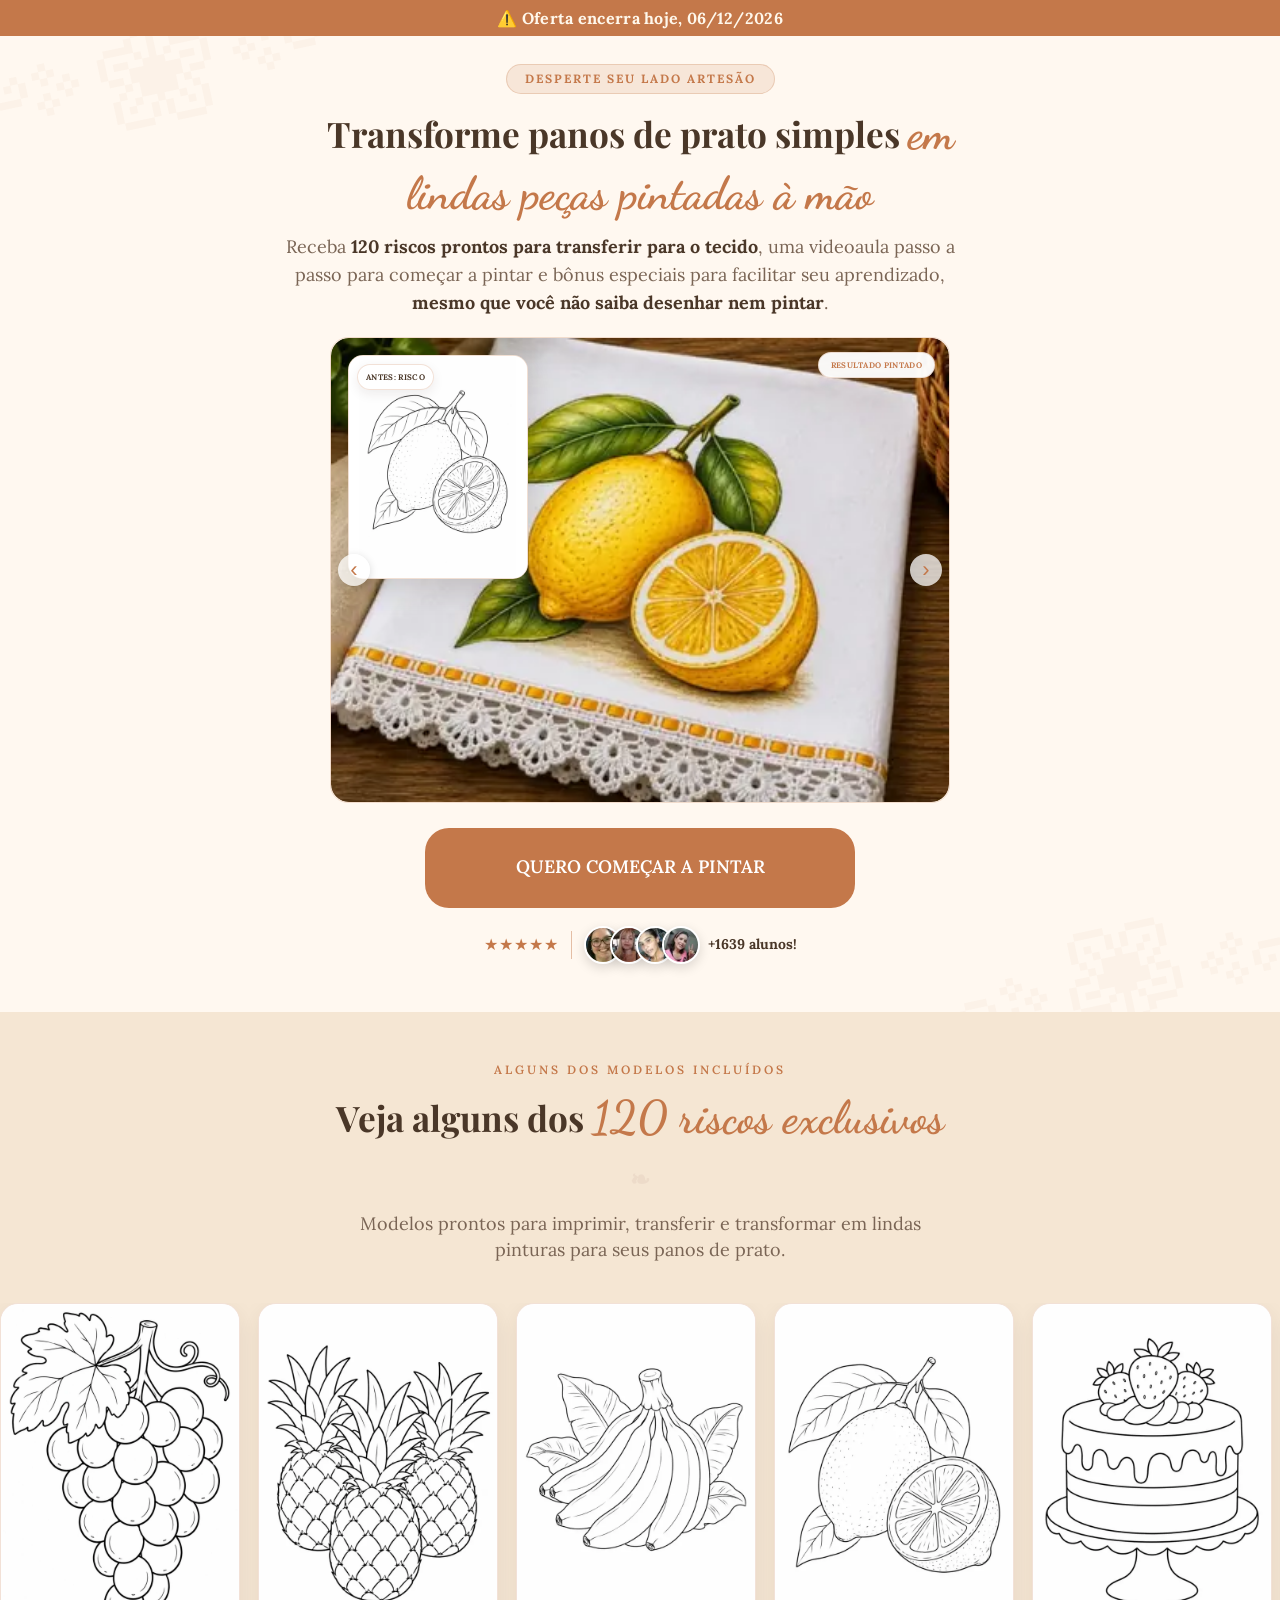
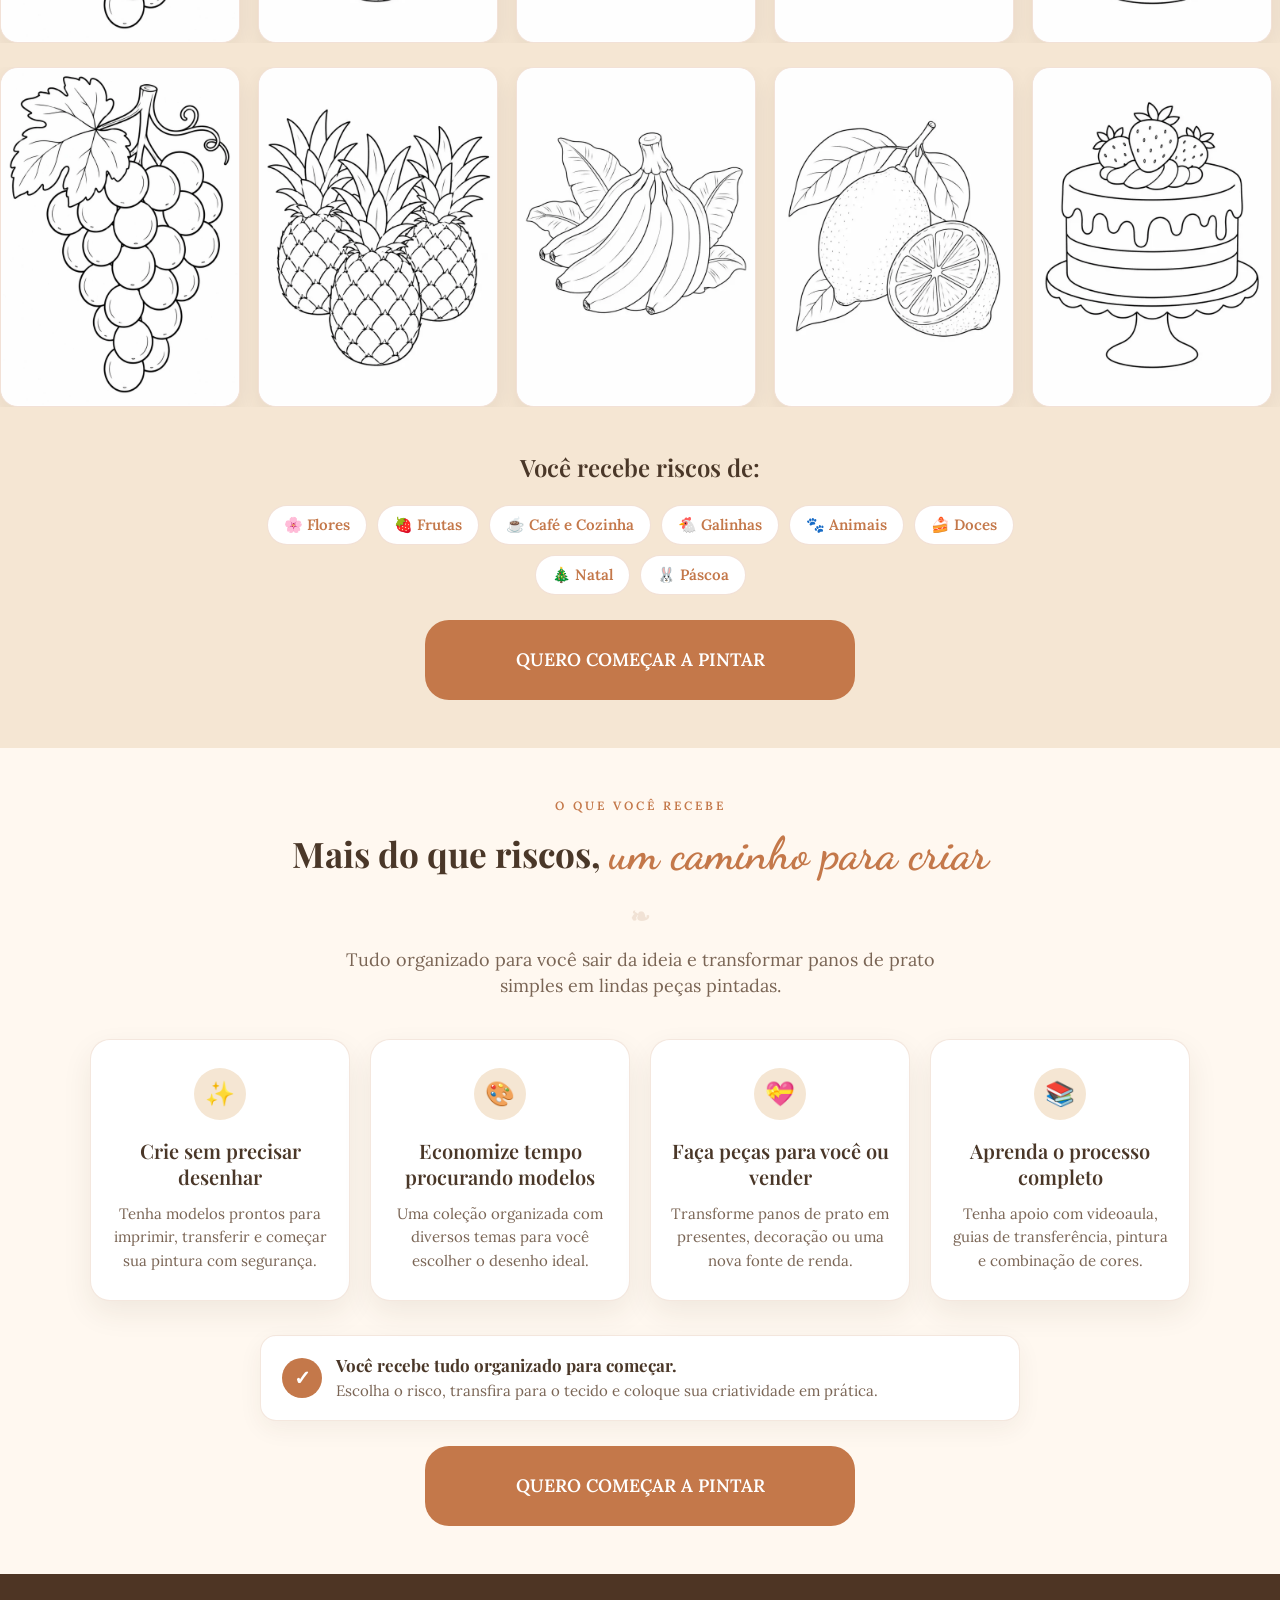
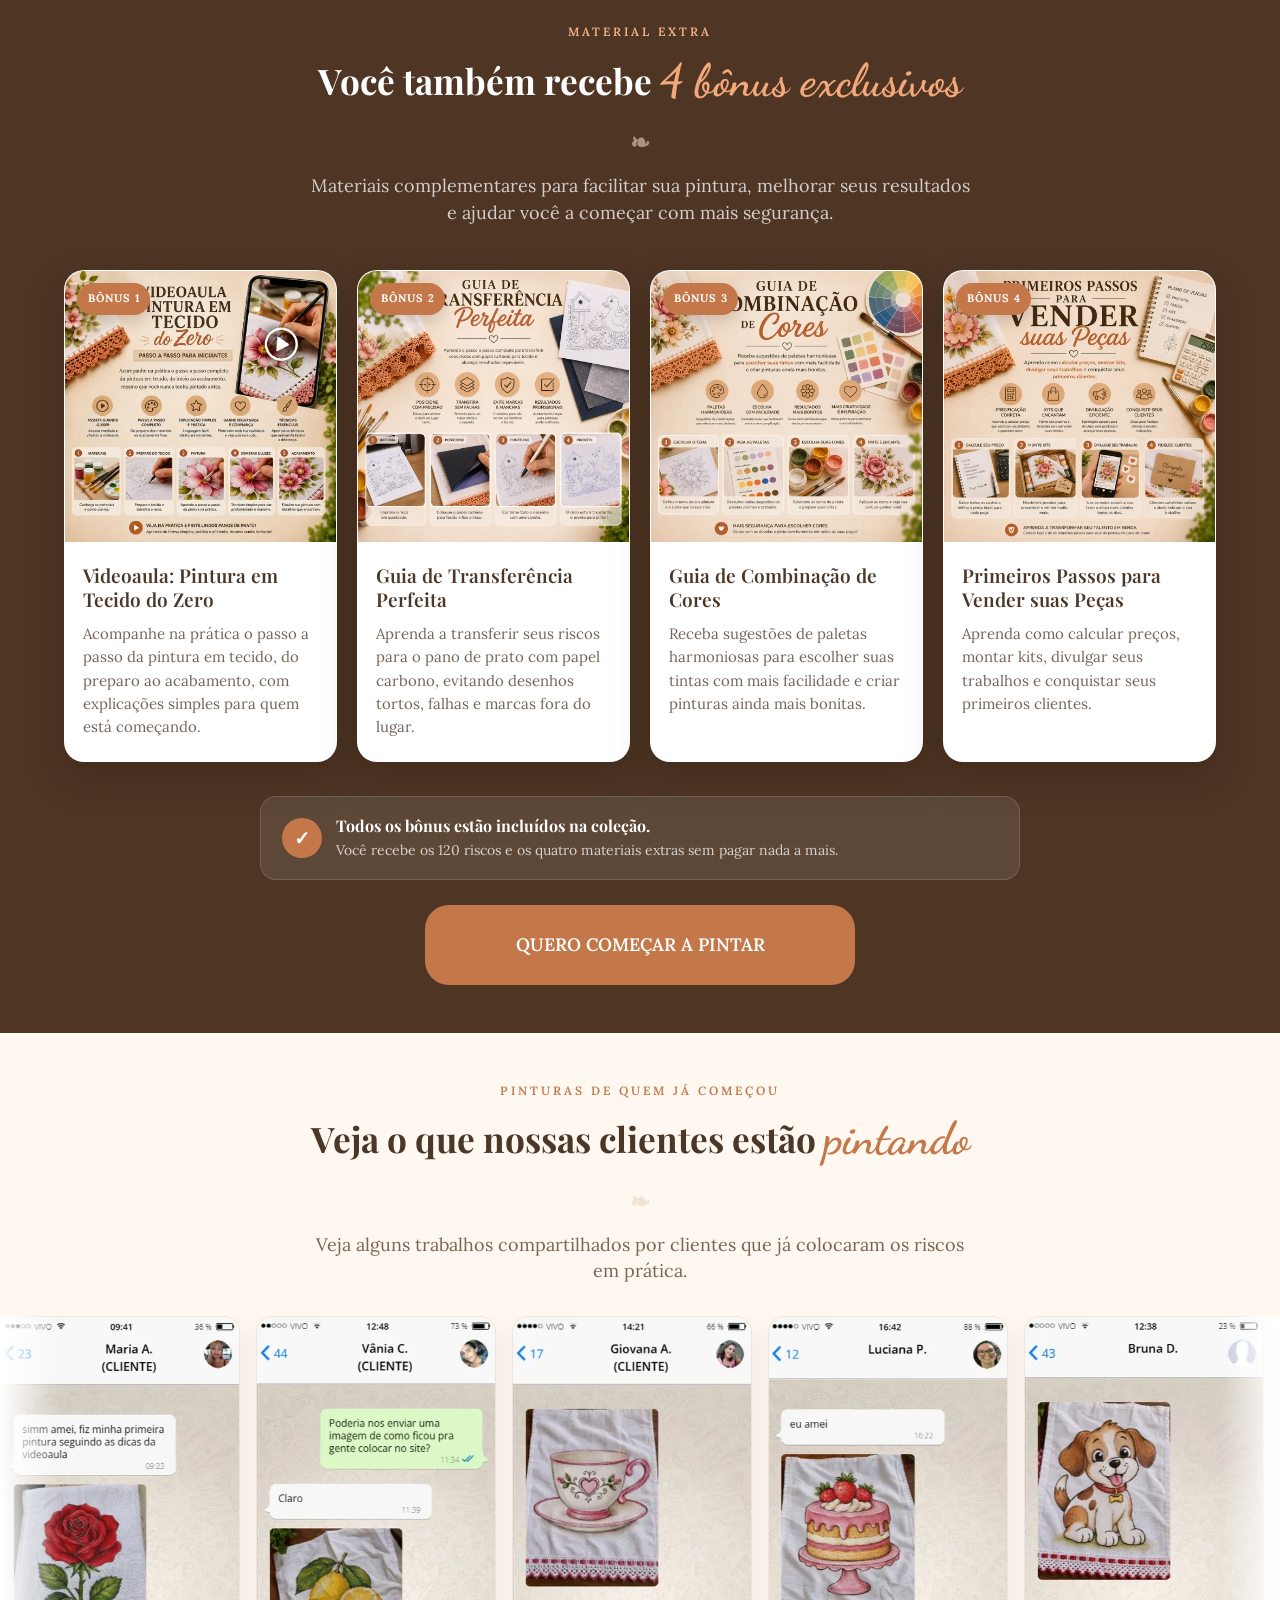
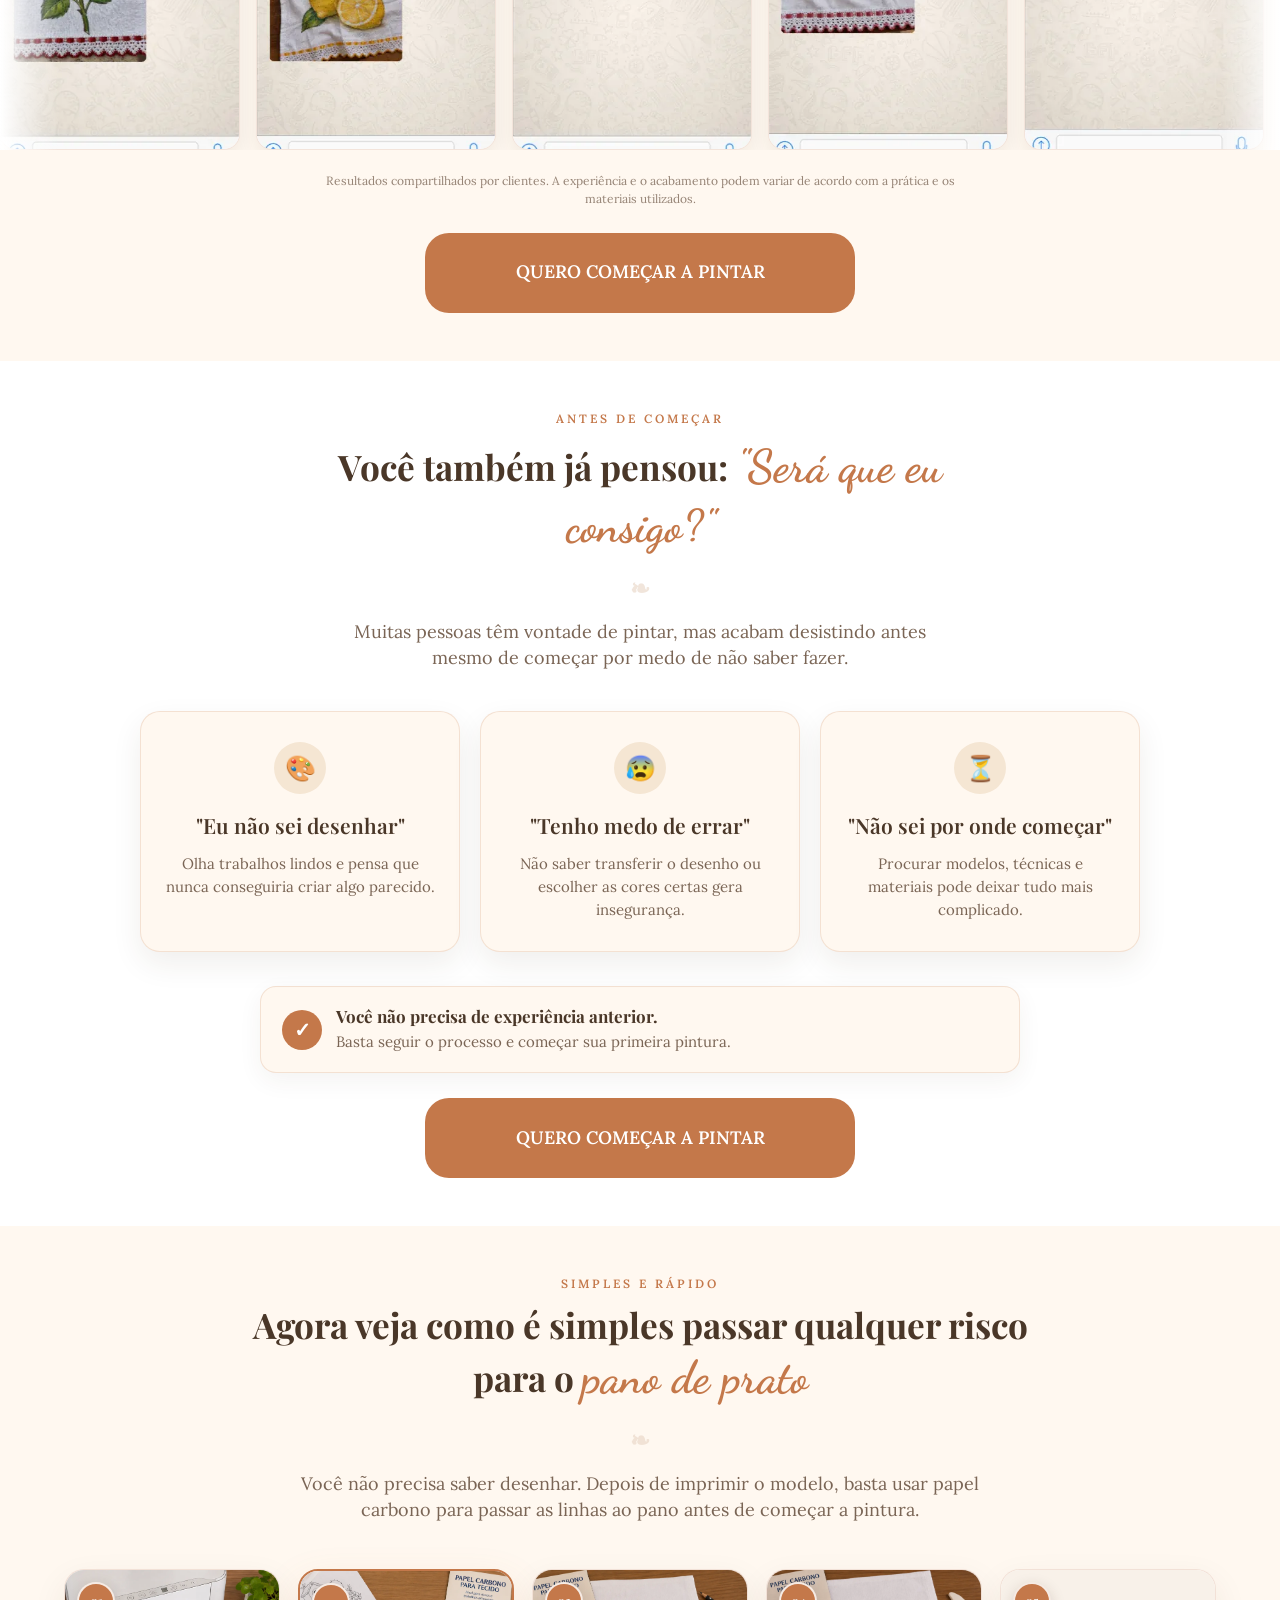
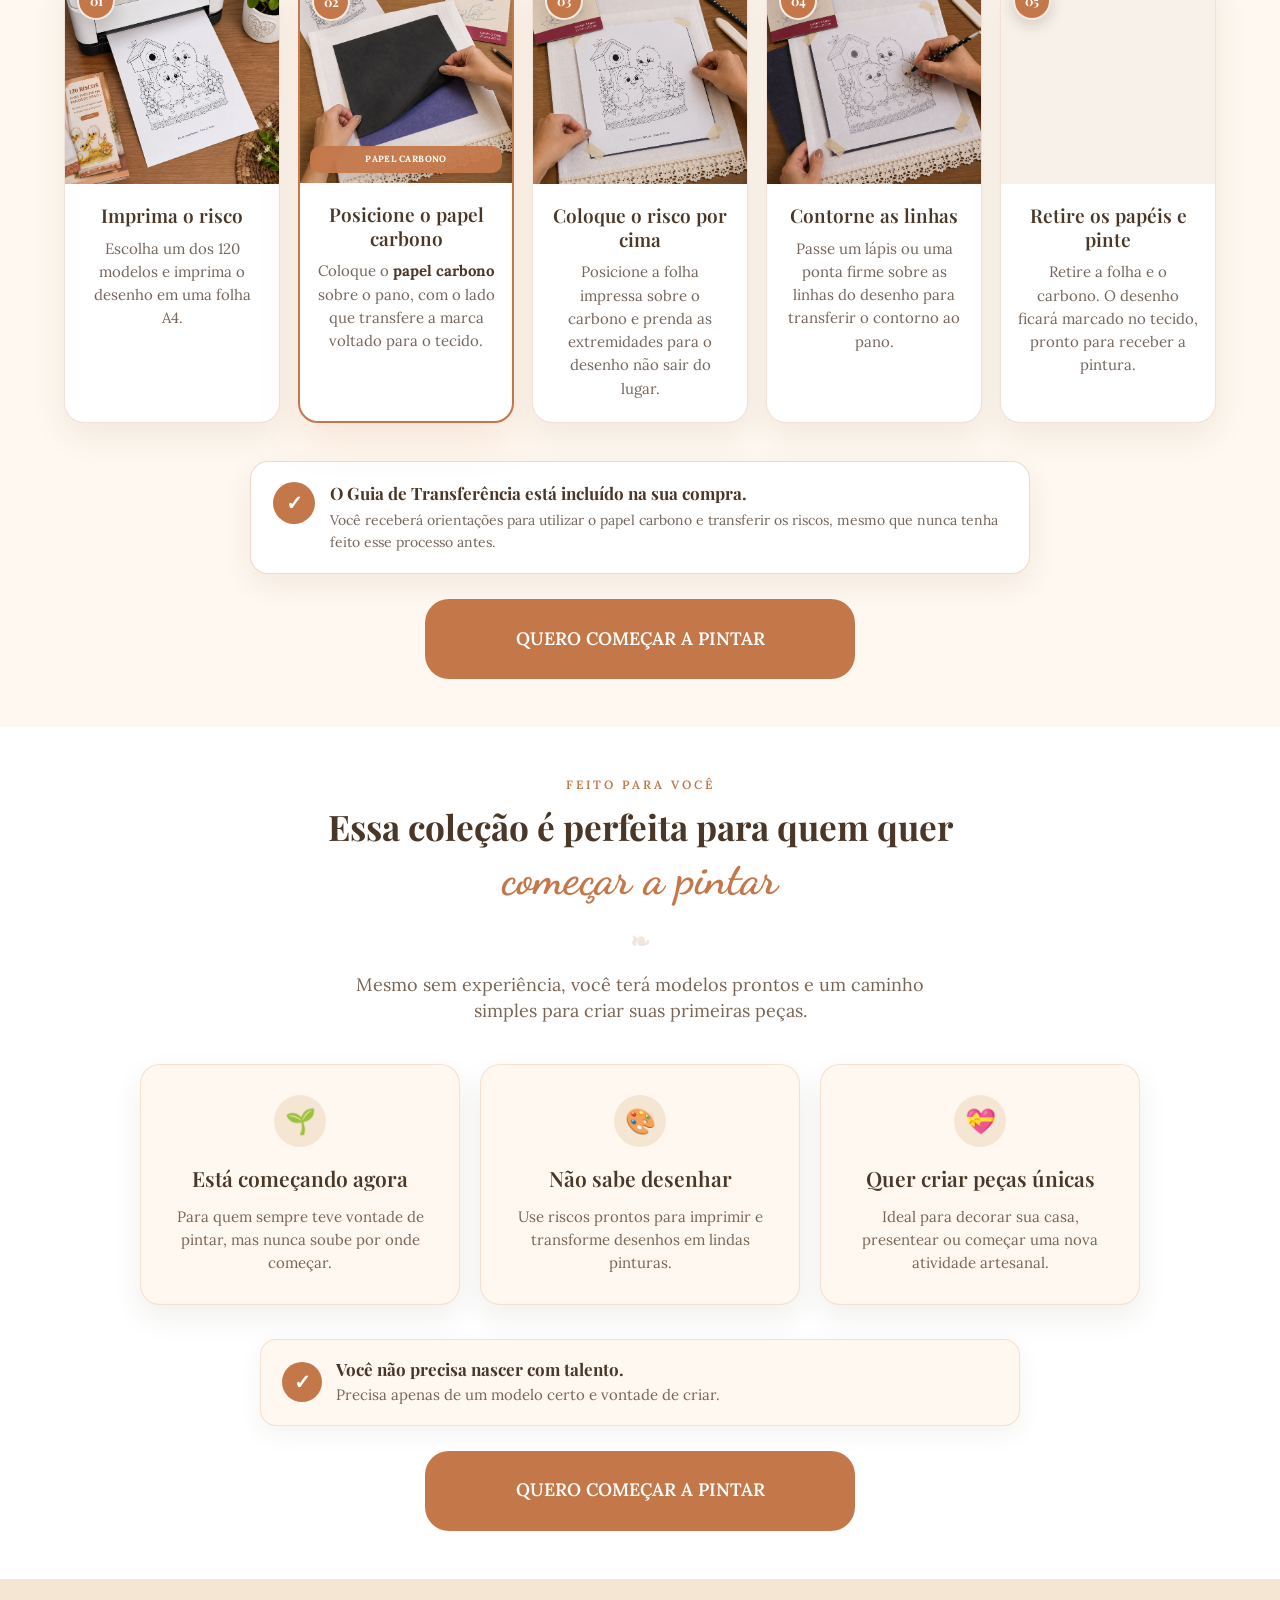
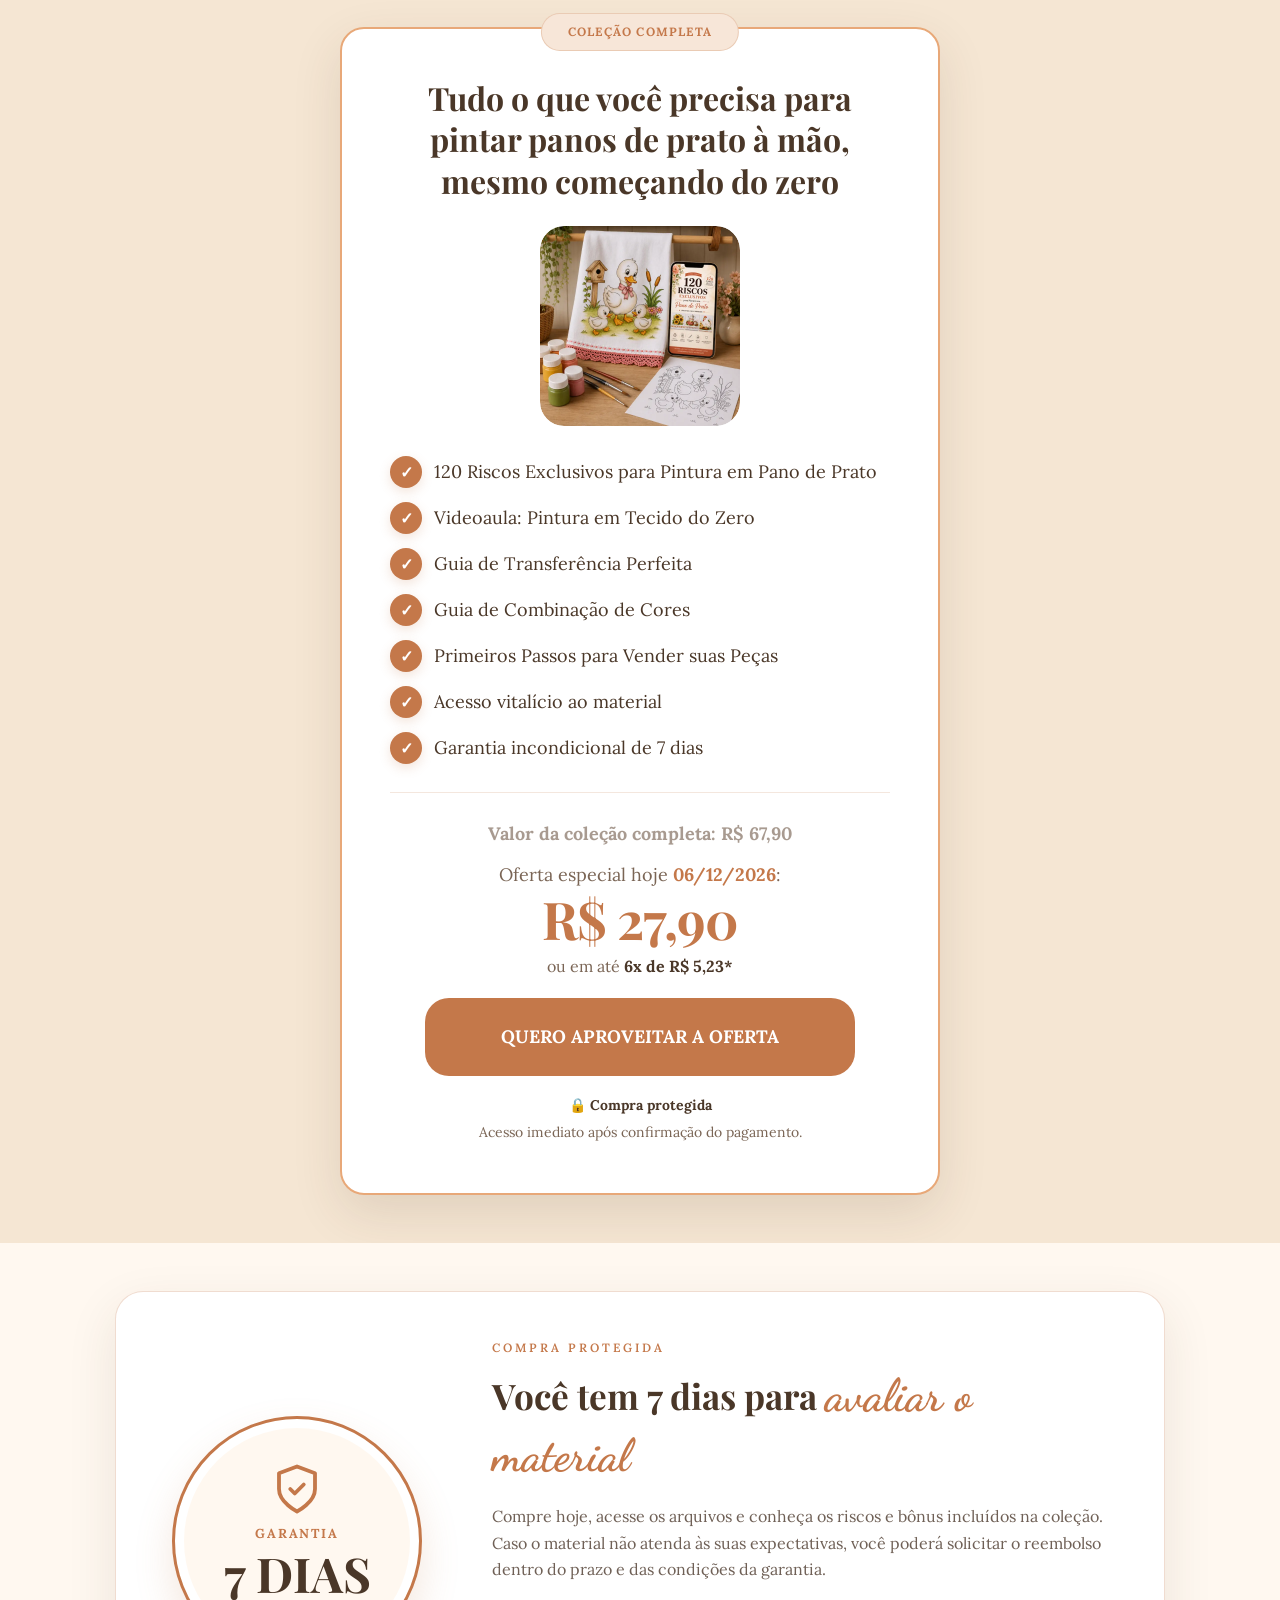
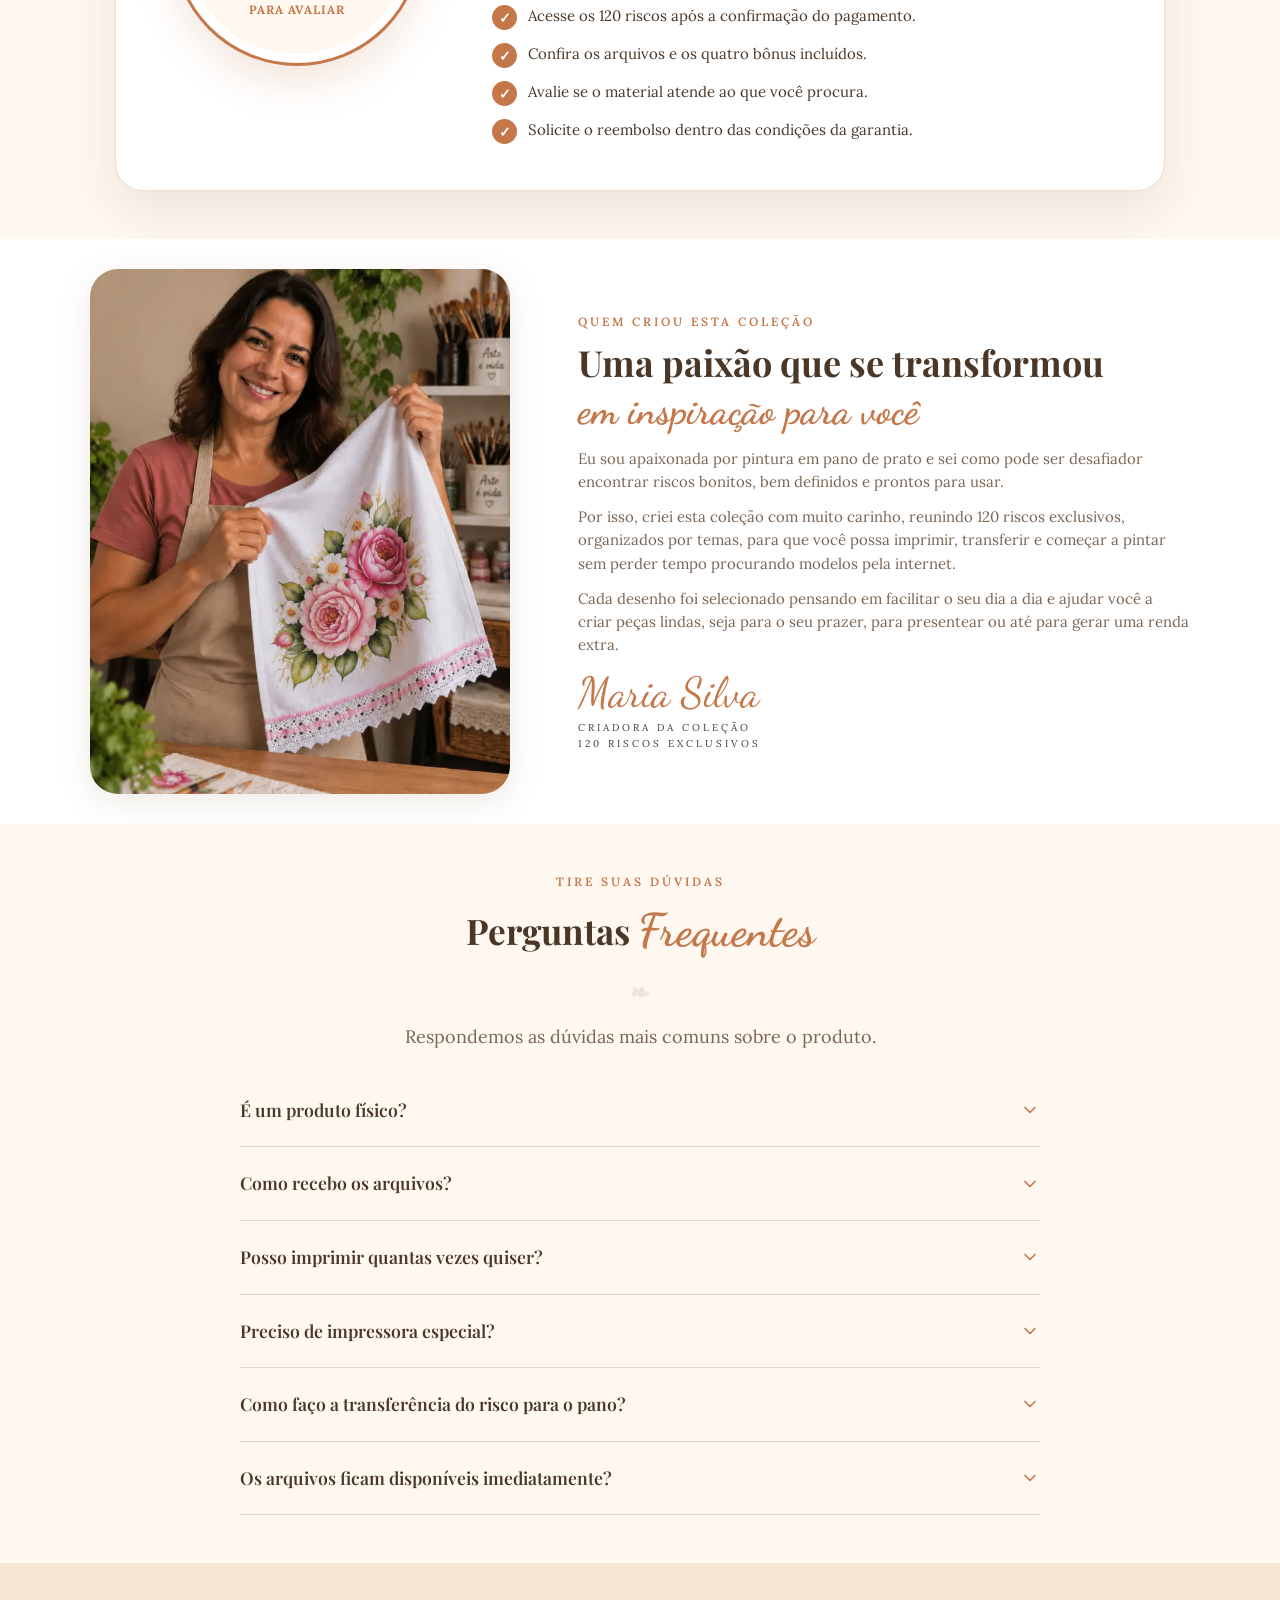
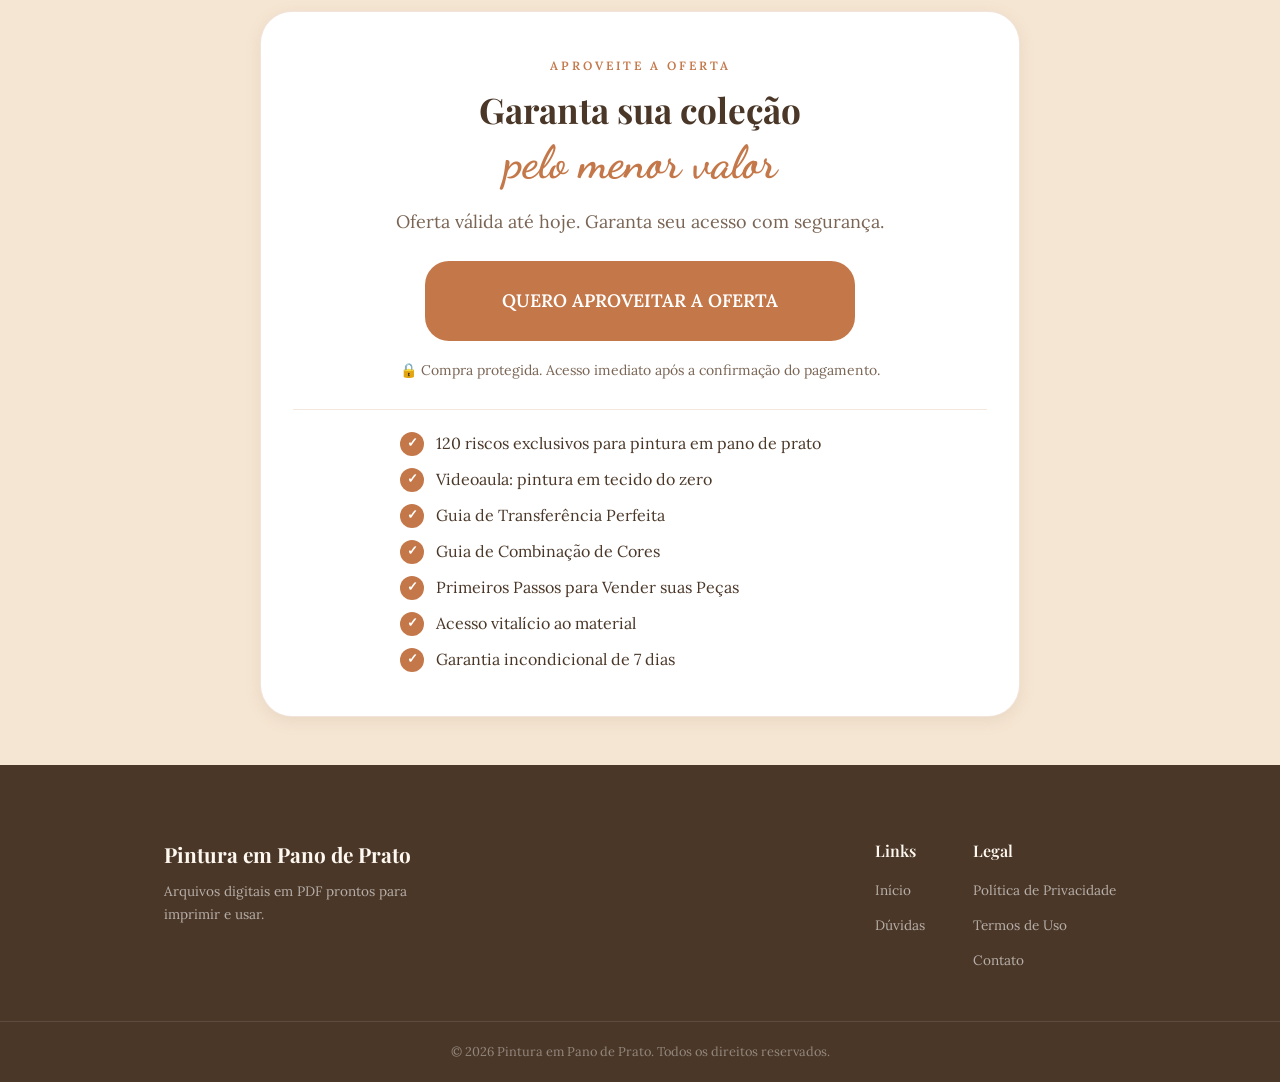
==== commit 72390d76: "Update index.html" ====
--- a/index.html
+++ b/index.html
@@ -2549,7 +2549,7 @@
 
 
         <a
-        href="https://pay.hotmart.com/S106956139O?checkoutMode=10"
+        href="https://ggcheckout.app/checkout/v2/WPx2OKPsJV1bWYK19mWVcI"
         class="btn-primary btn-large"
         data-cta="oferta_checkout">
          
@@ -2885,7 +2885,7 @@
 
             <div class="hero-buttons">
                 <a
-                    href="https://pay.hotmart.com/S106956139O?checkoutMode=10"
+                    href="https://ggcheckout.app/checkout/v2/WPx2OKPsJV1bWYK19mWVcI"
                     class="btn-primary btn-large"
                     data-cta="fechamento_final_oferta"
                 >
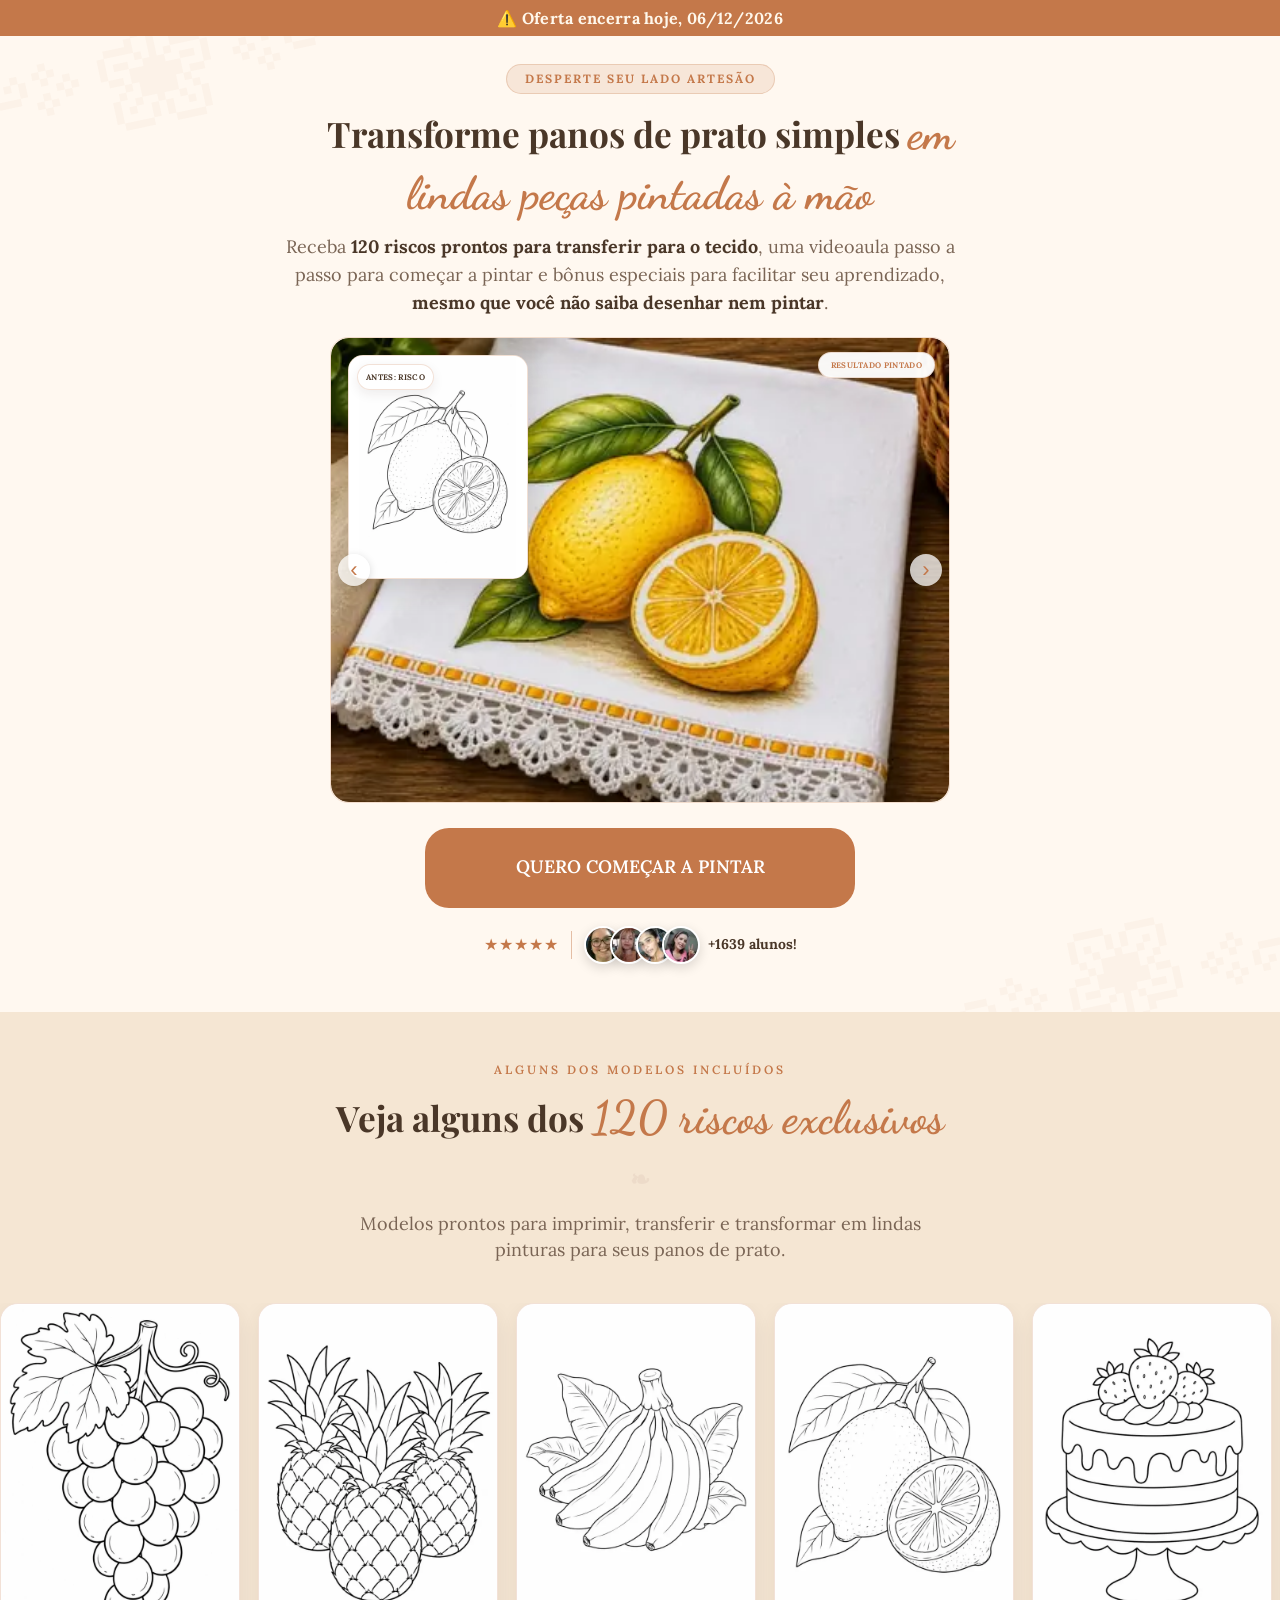
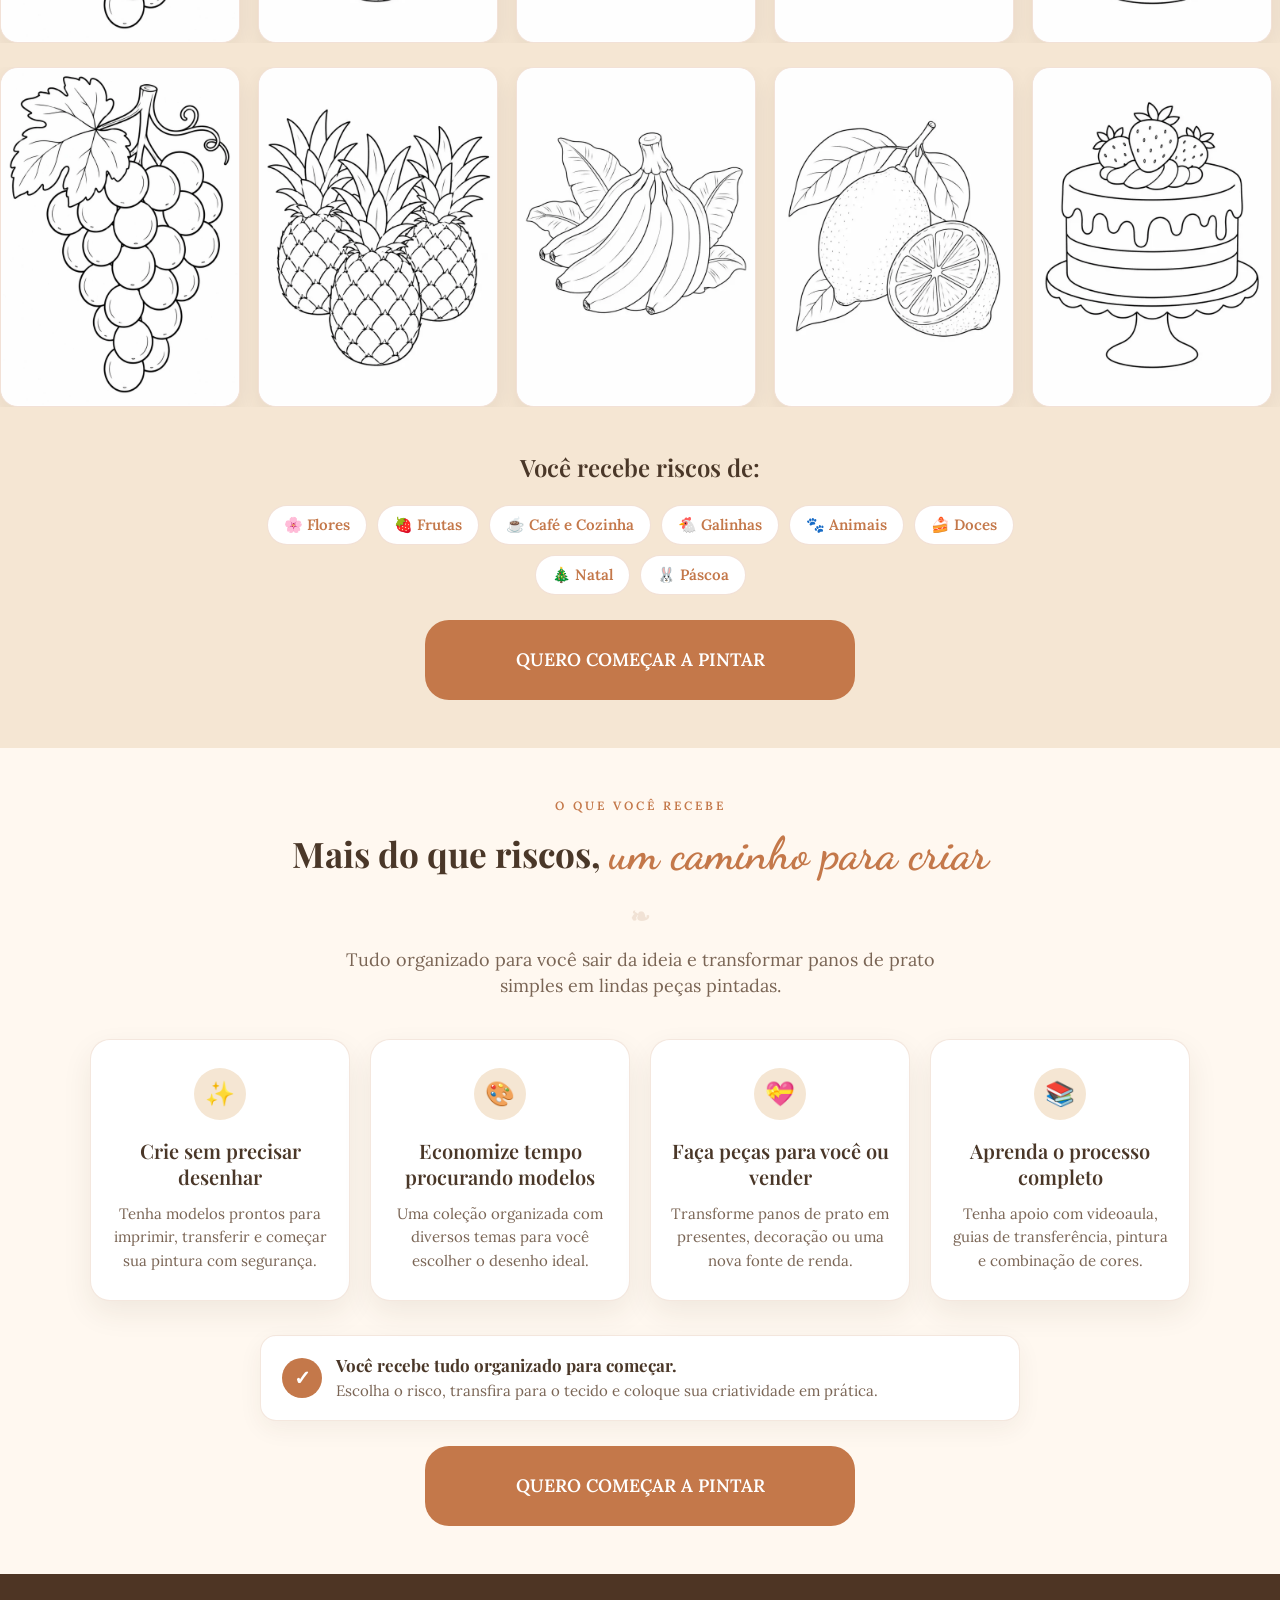
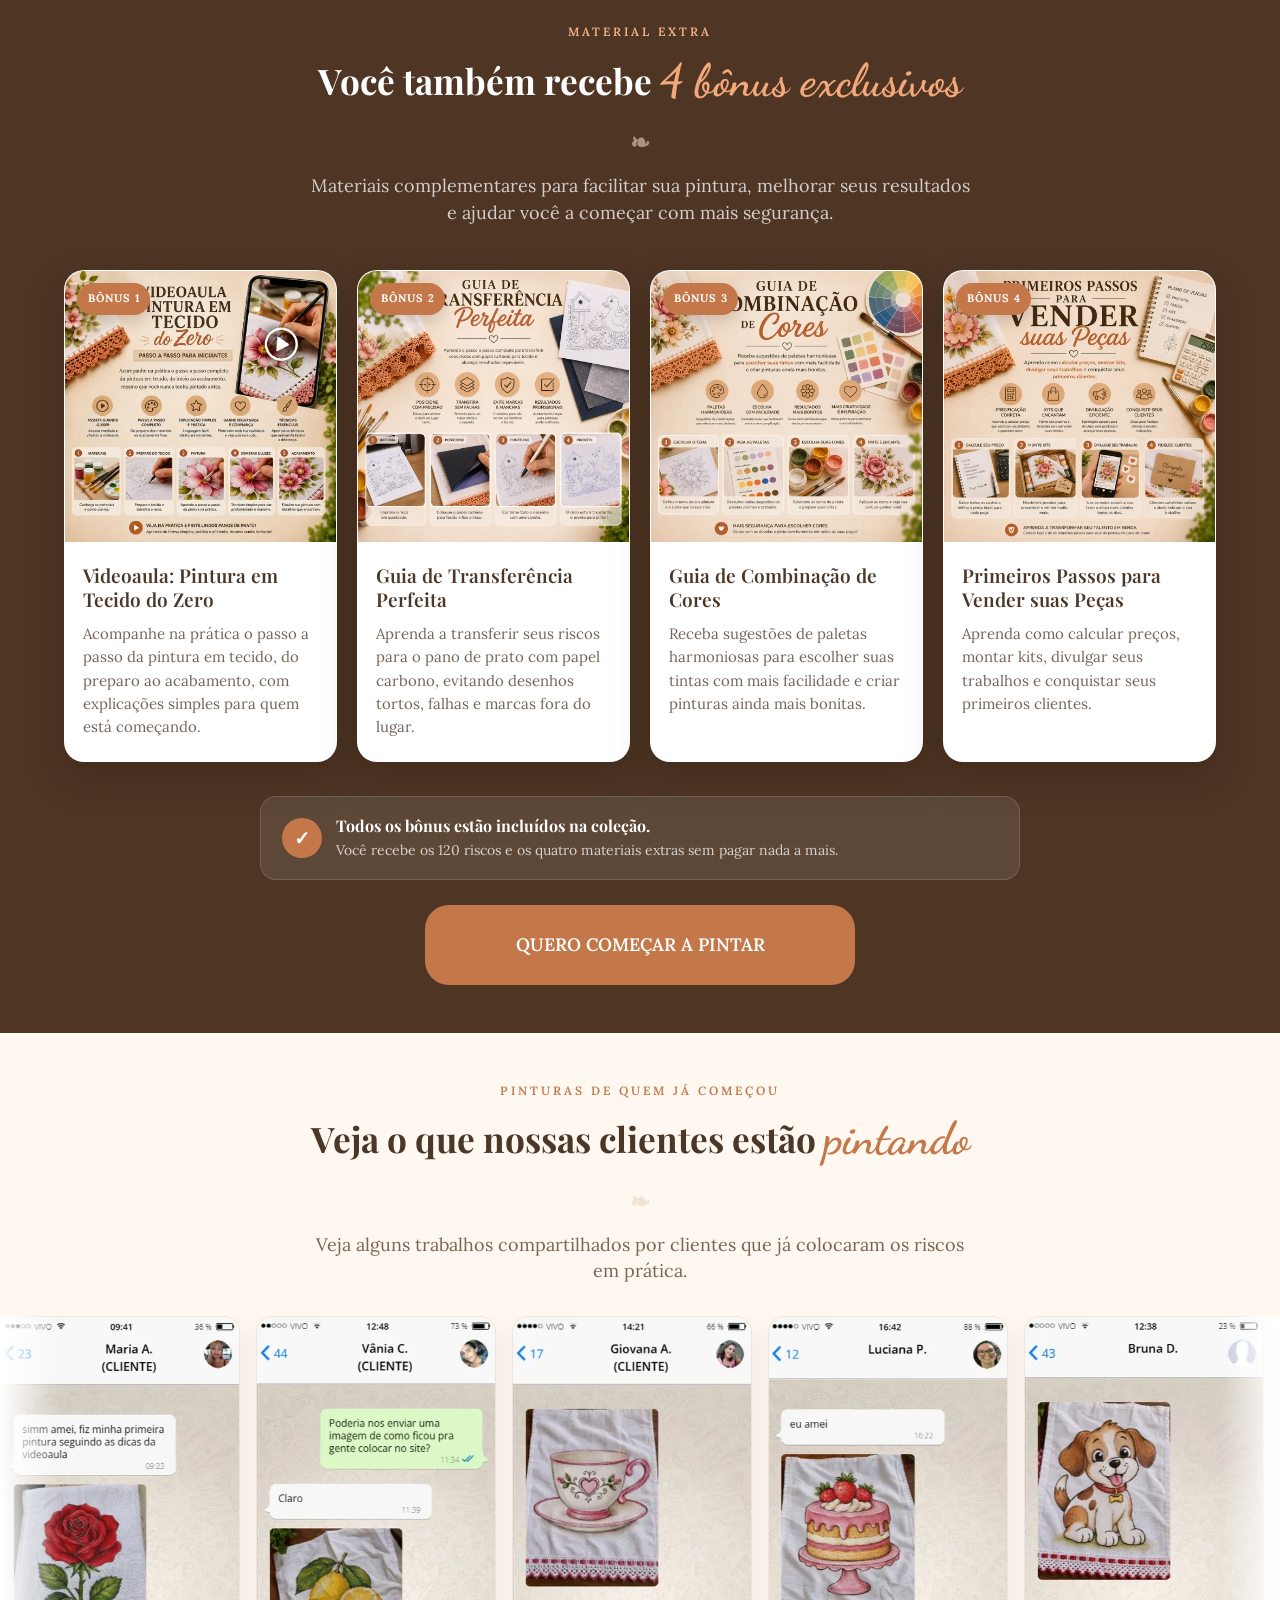
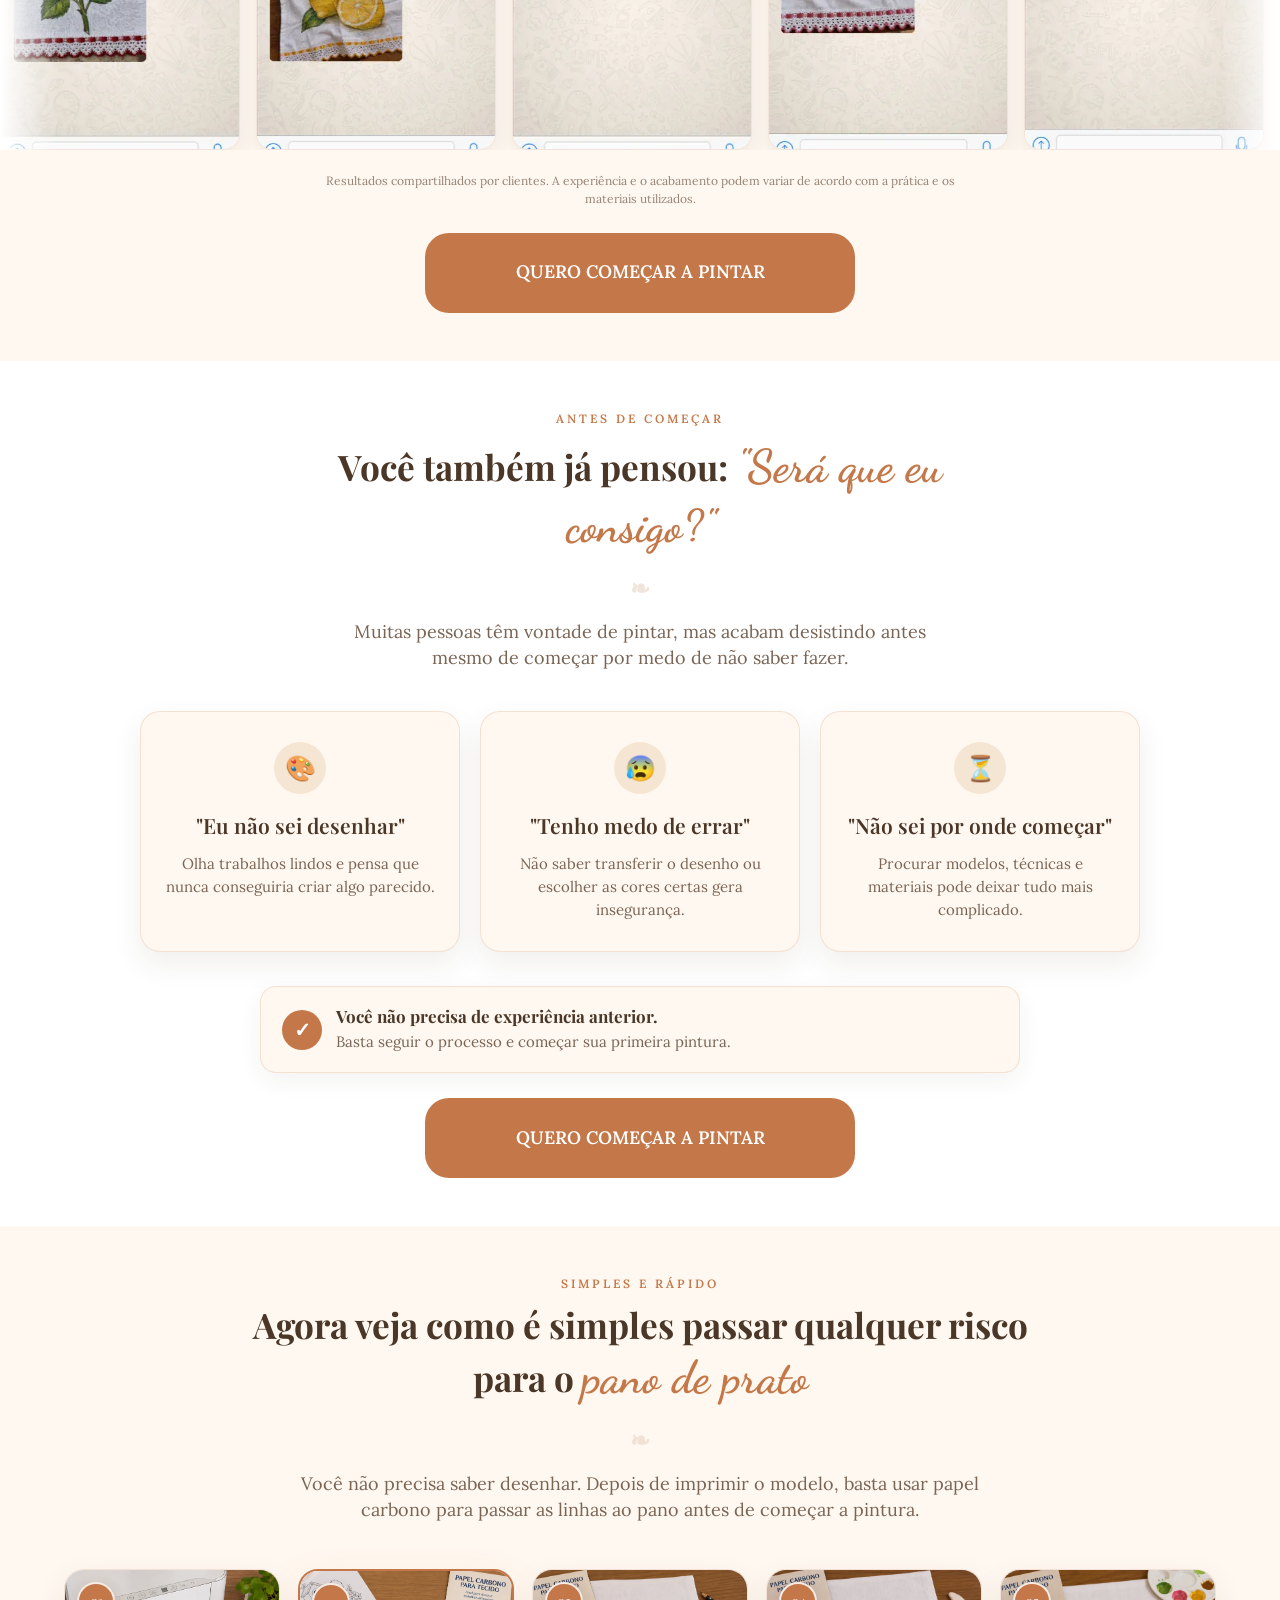
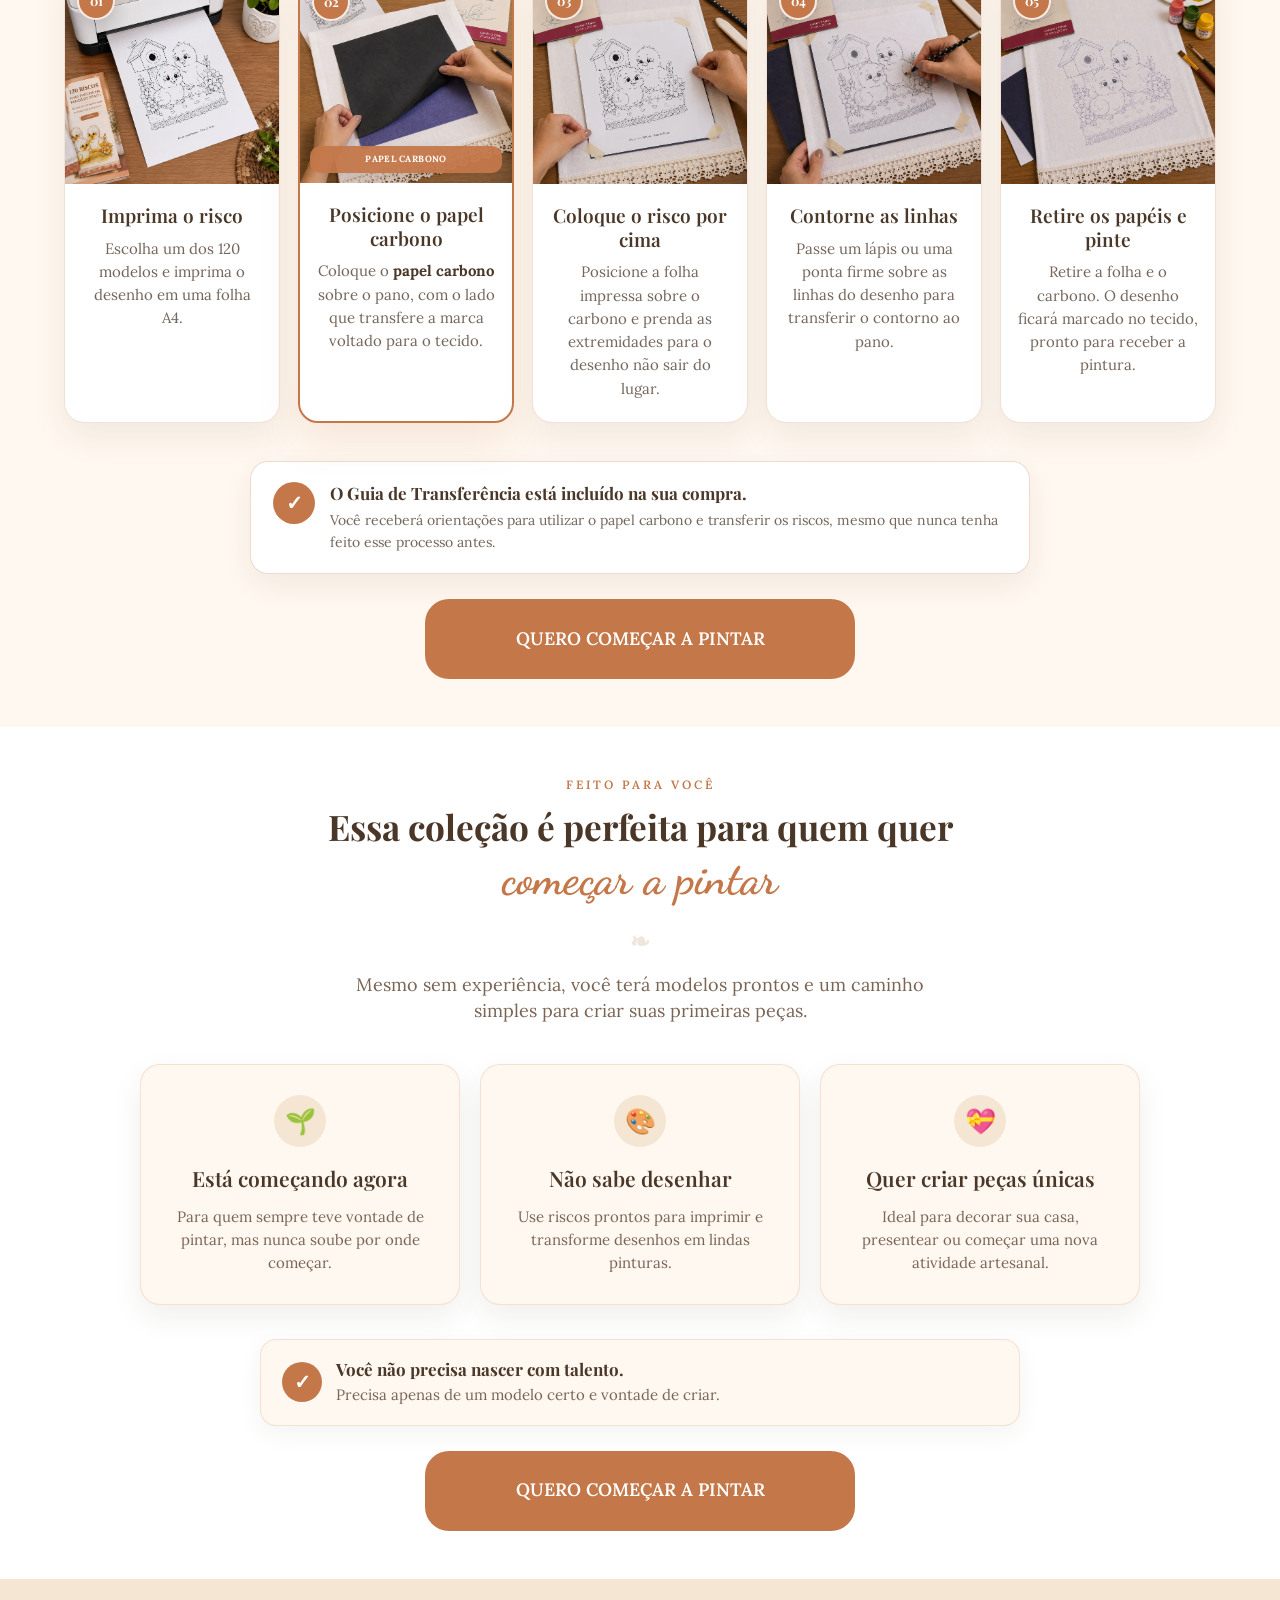
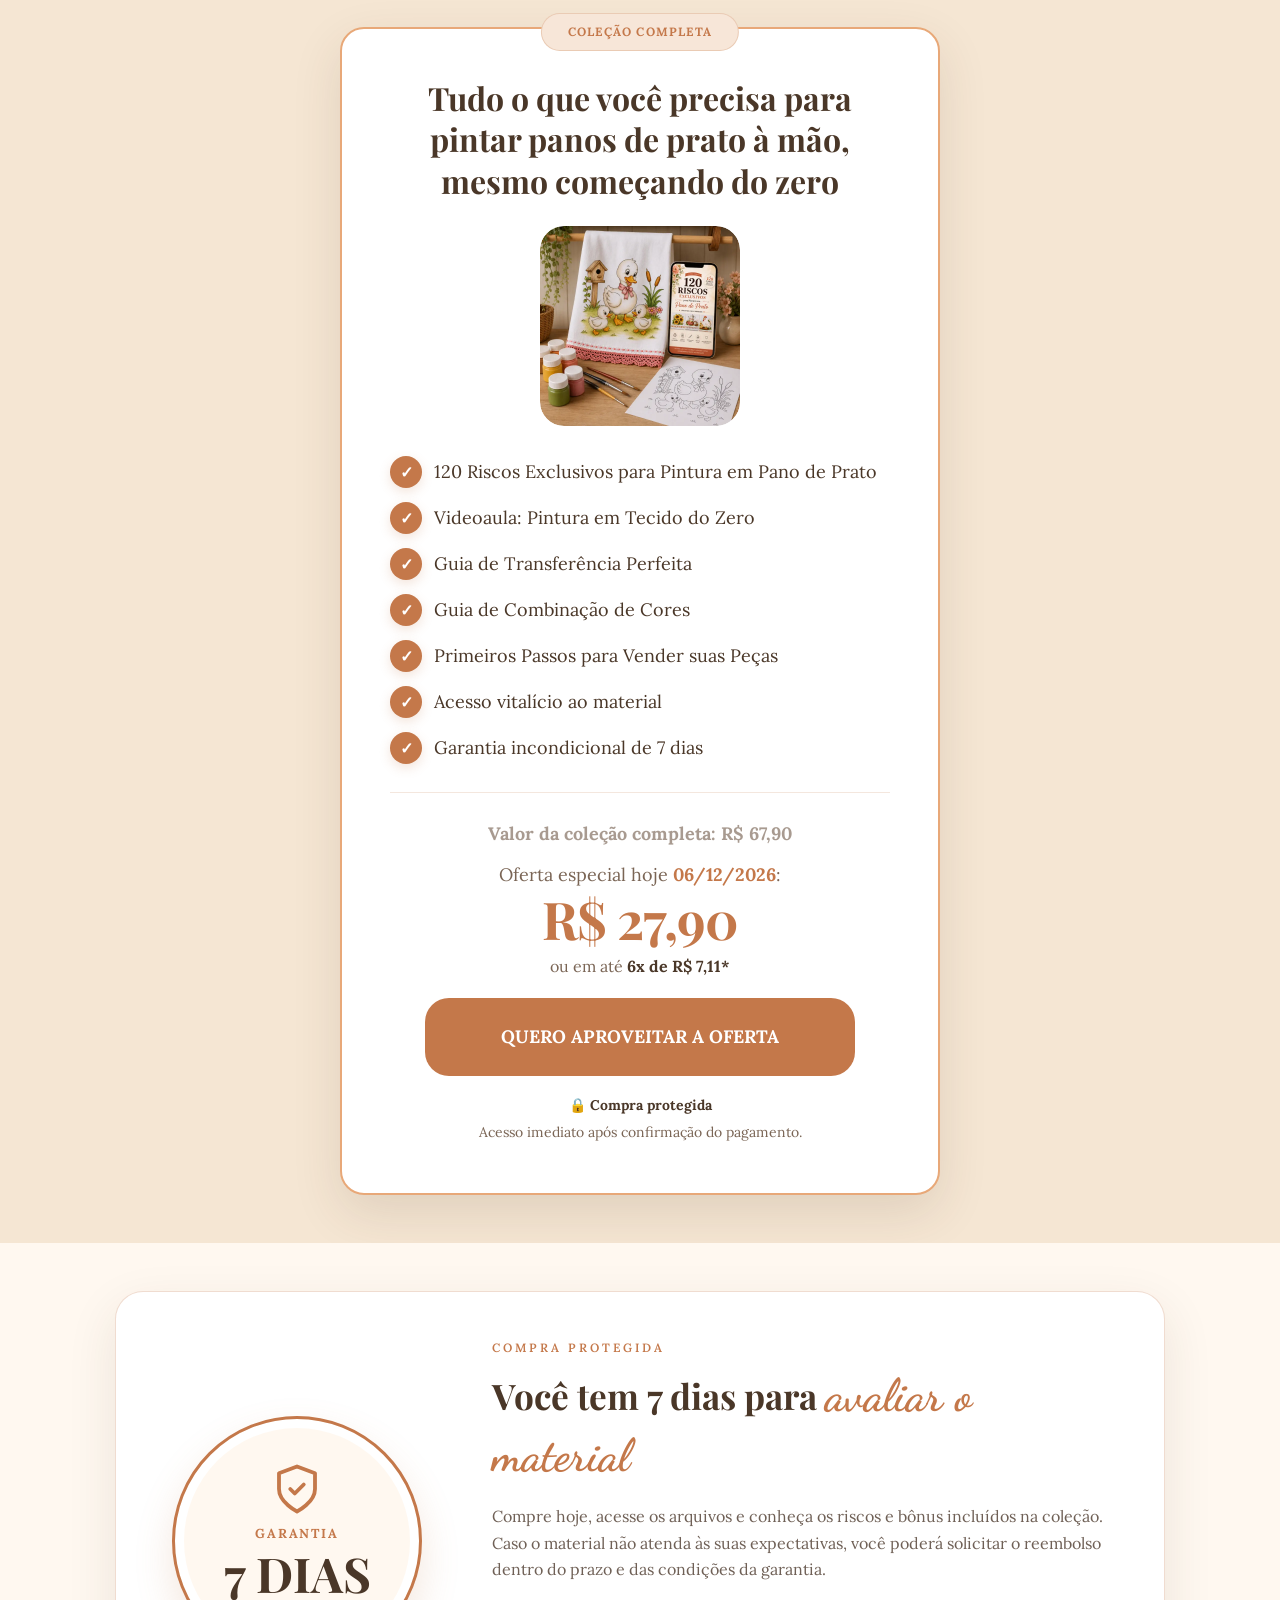
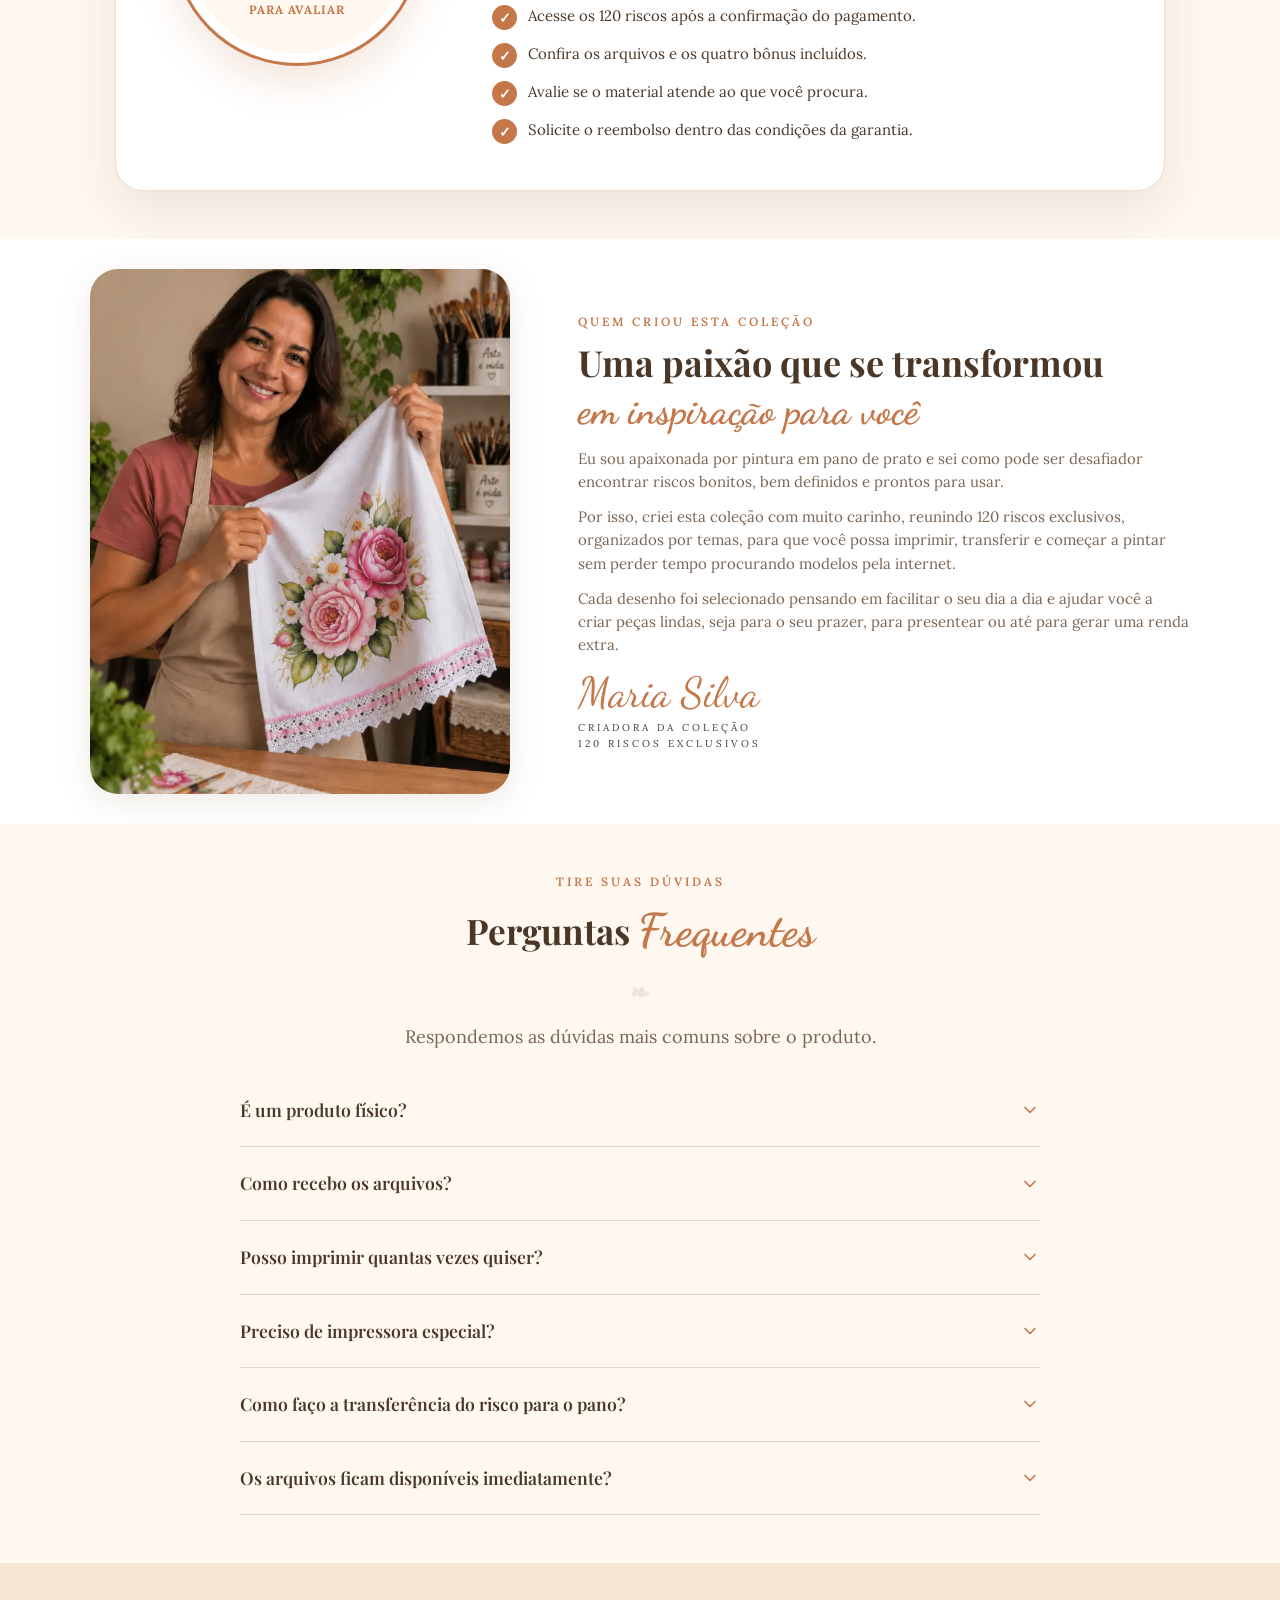
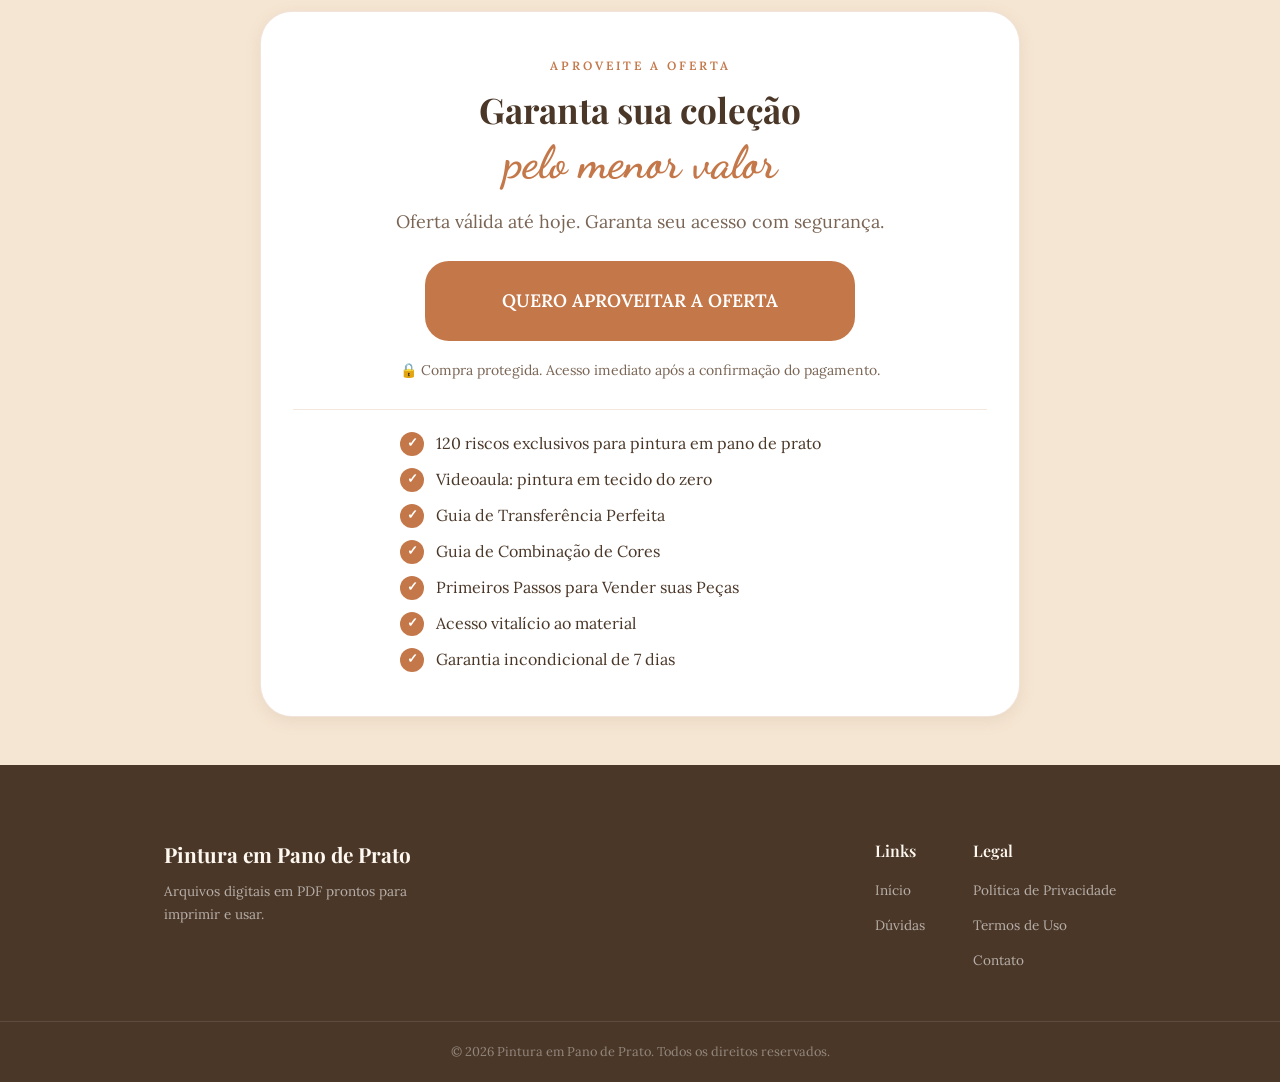
==== commit cd5bb2fb: "Update index.html" ====
--- a/index.html
+++ b/index.html
@@ -2528,7 +2528,7 @@
             ou em até
 
             <strong>
-                6x de R$ 5,23*
+                6x de R$ 7,11*
             </strong>
 
 
@@ -2549,7 +2549,7 @@
 
 
         <a
-        href="https://ggcheckout.app/checkout/v2/WPx2OKPsJV1bWYK19mWVcI"
+        href="https://pay.hotmart.com/S106956139O?checkoutMode=10"
         class="btn-primary btn-large"
         data-cta="oferta_checkout">
          
@@ -2885,7 +2885,7 @@
 
             <div class="hero-buttons">
                 <a
-                    href="https://ggcheckout.app/checkout/v2/WPx2OKPsJV1bWYK19mWVcI"
+                    href="https://pay.hotmart.com/S106956139O?checkoutMode=10"
                     class="btn-primary btn-large"
                     data-cta="fechamento_final_oferta"
                 >
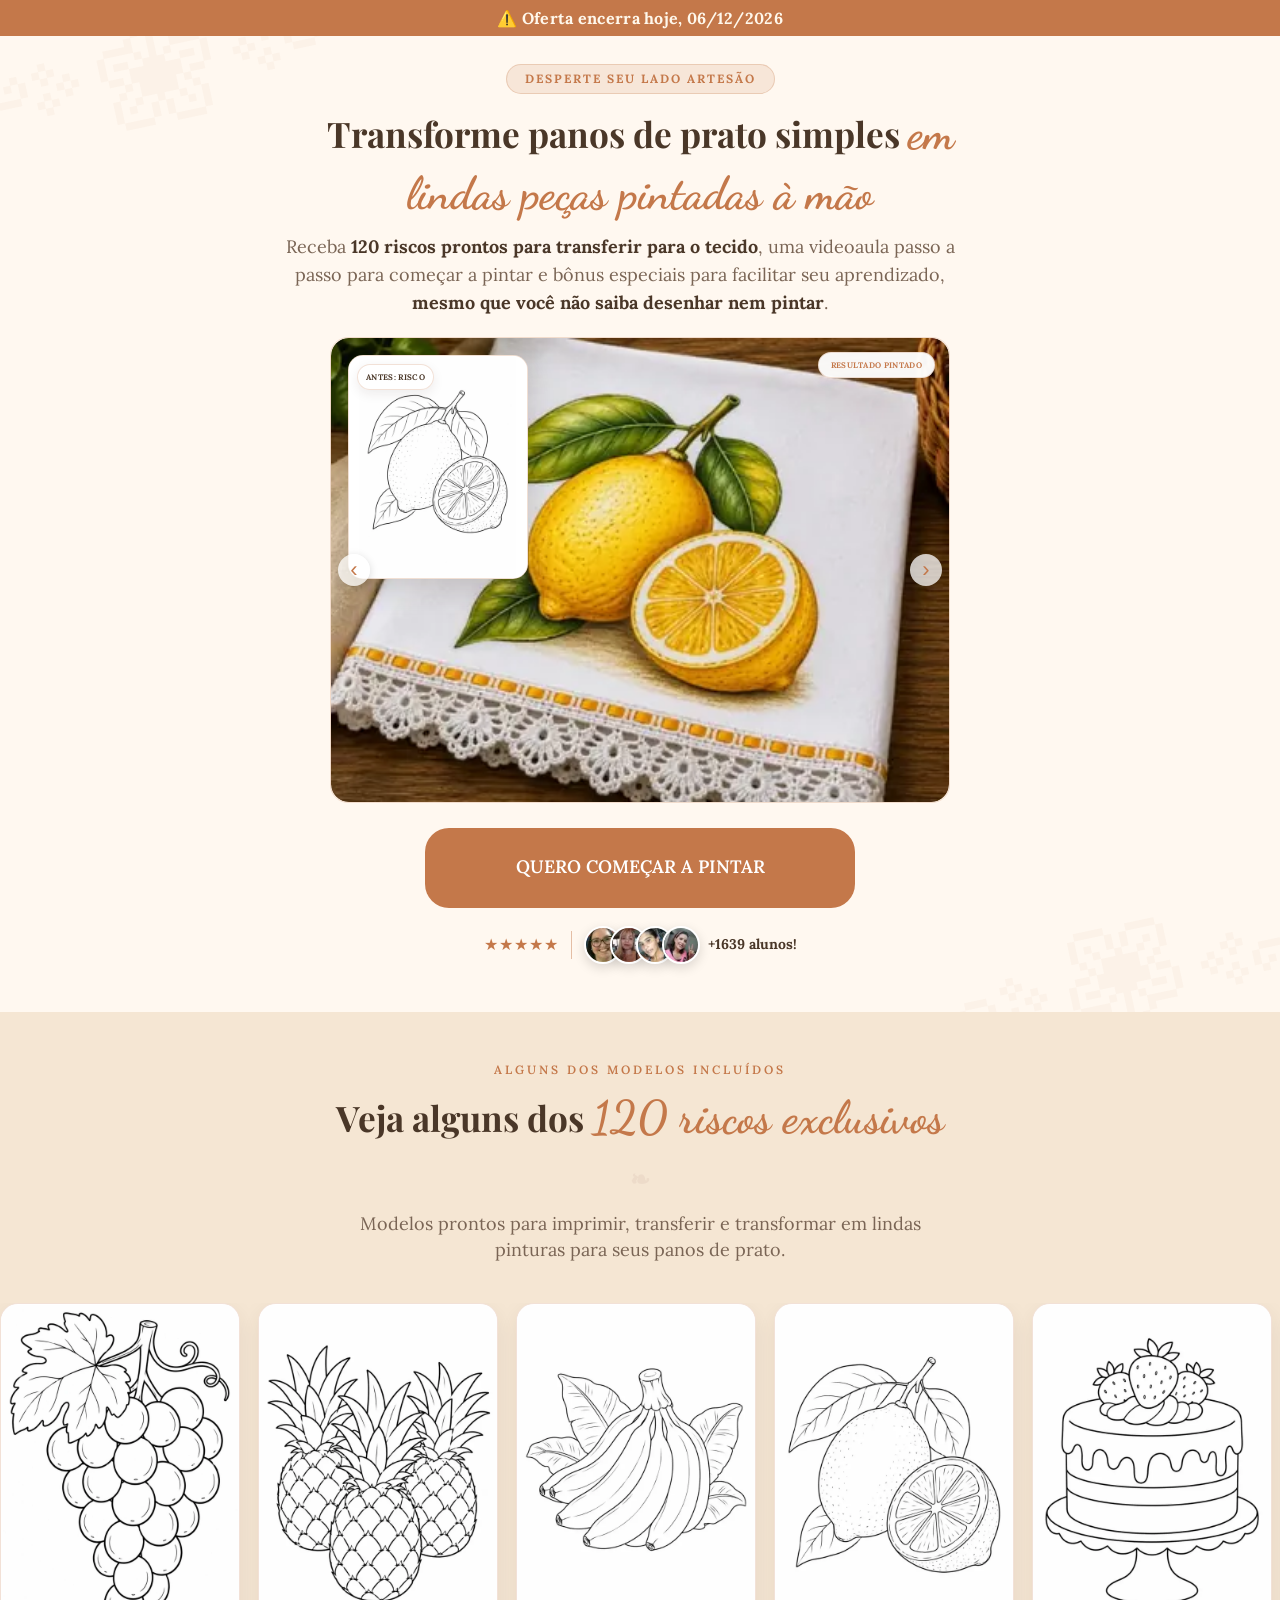
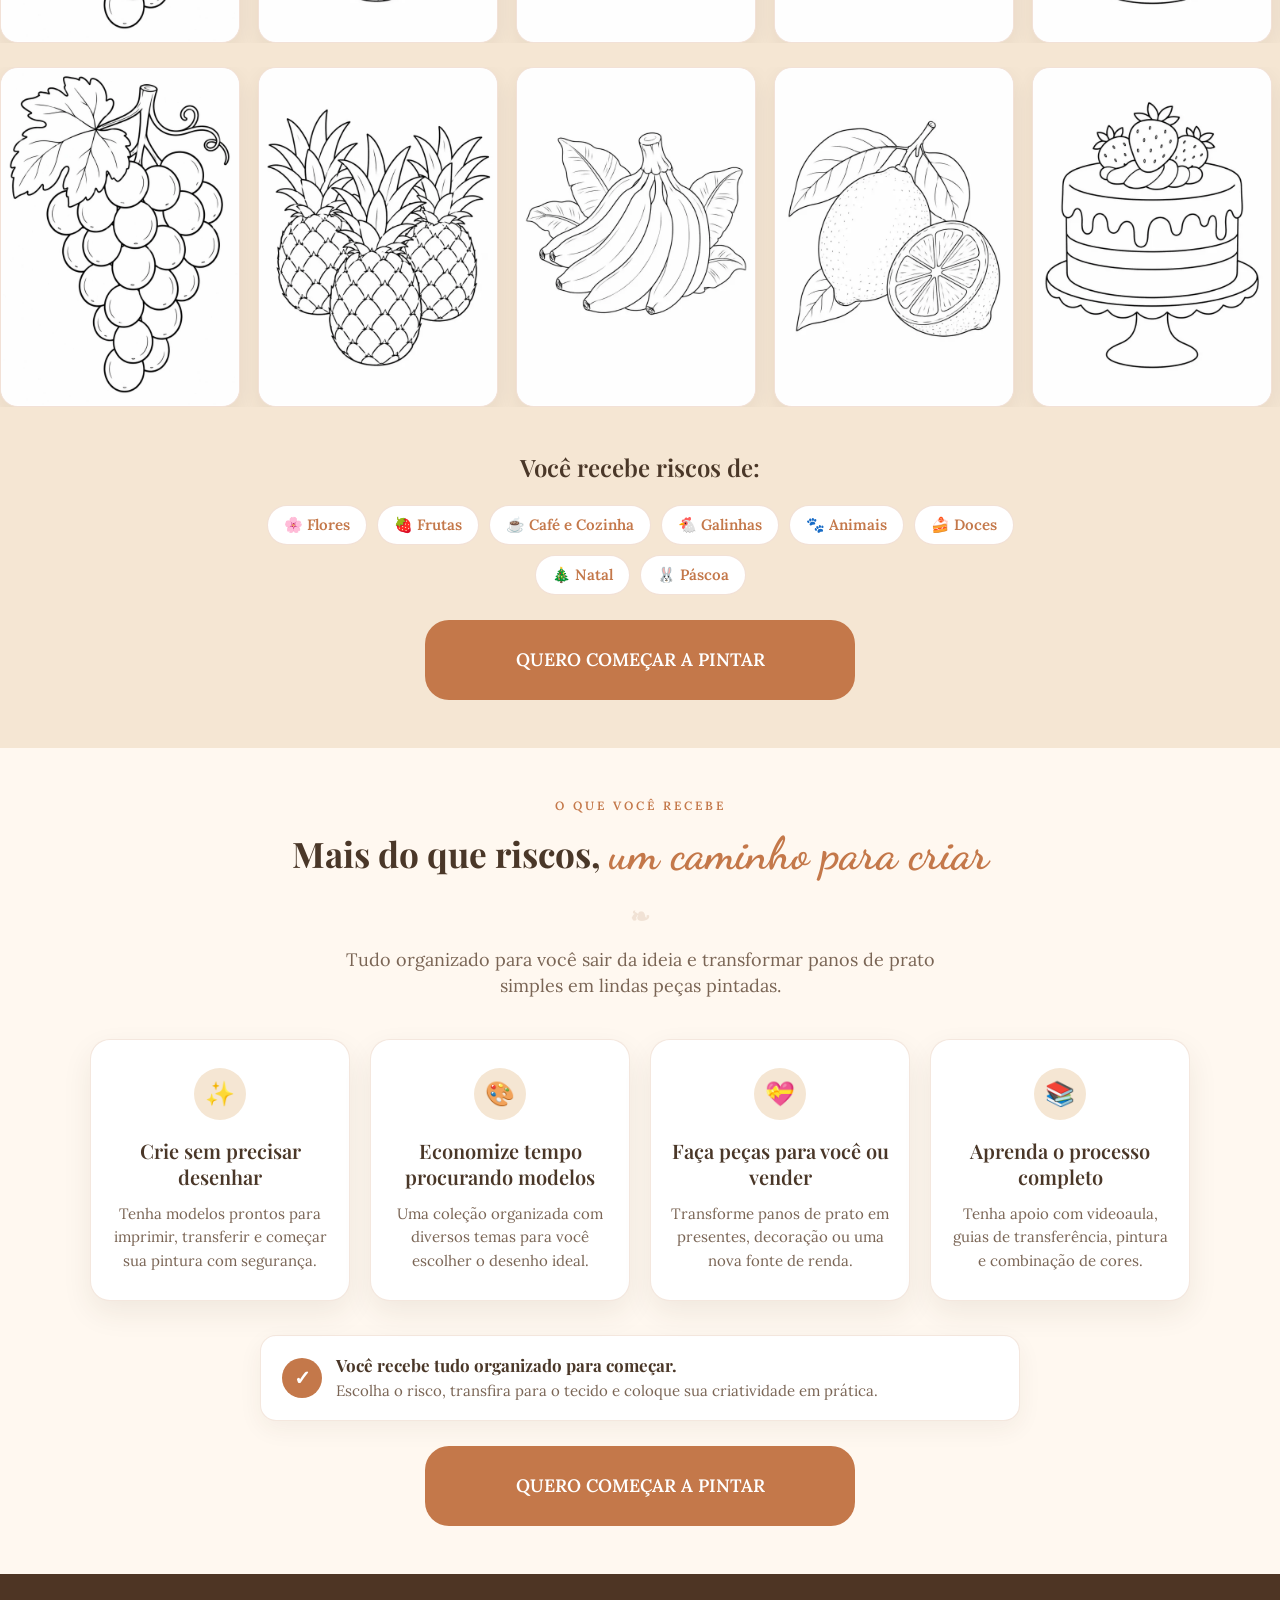
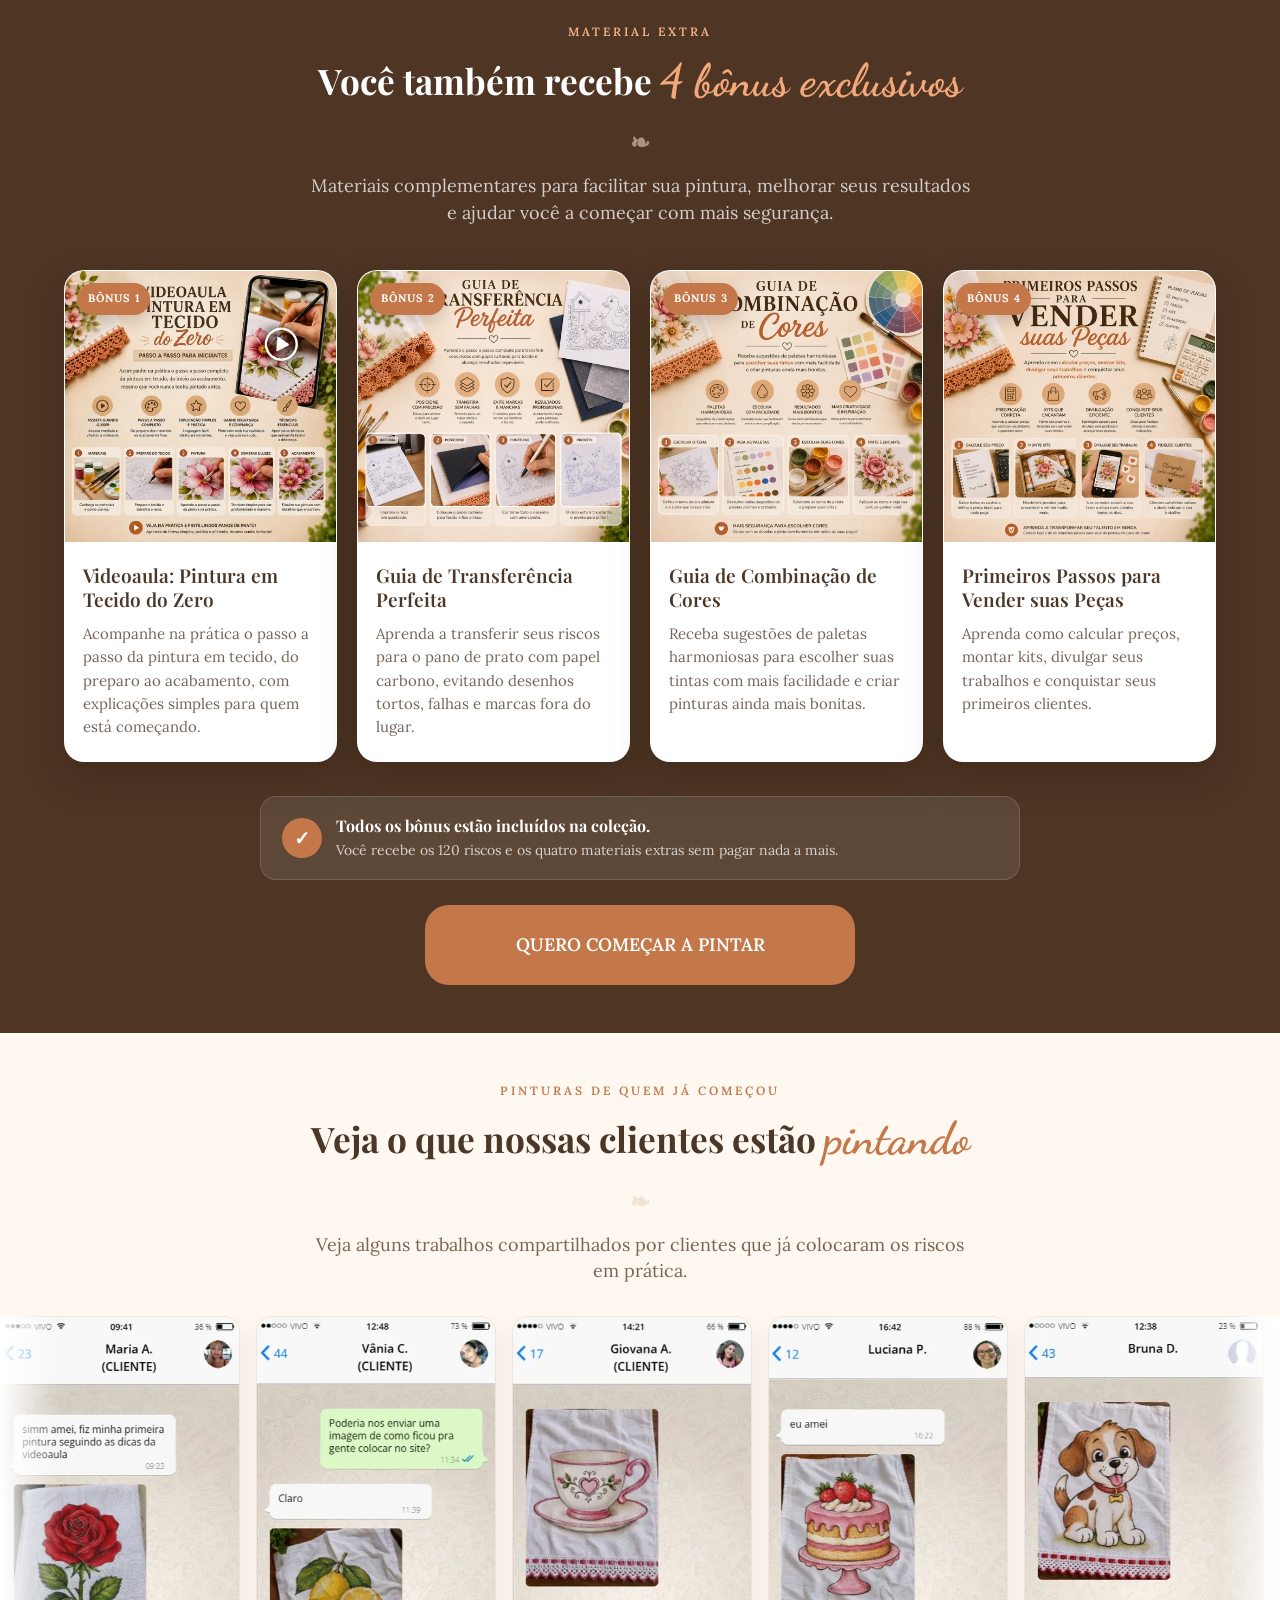
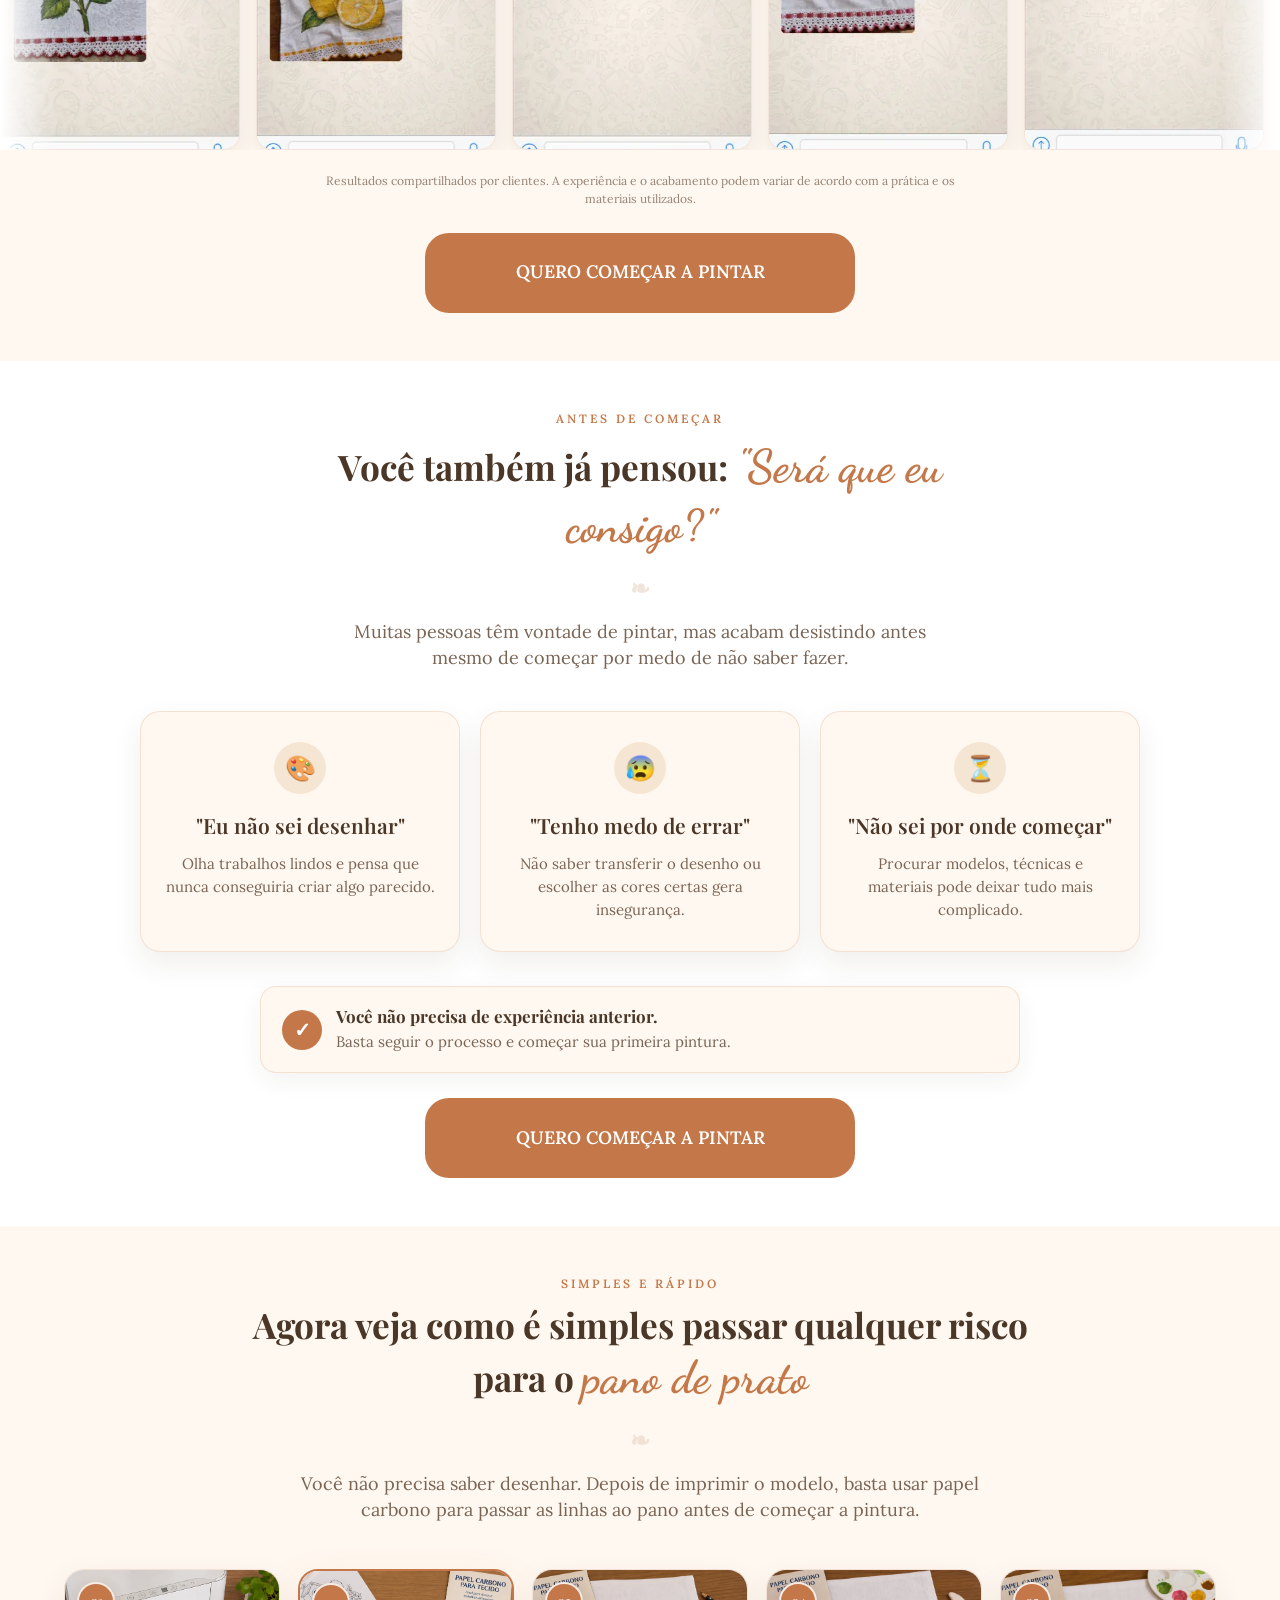
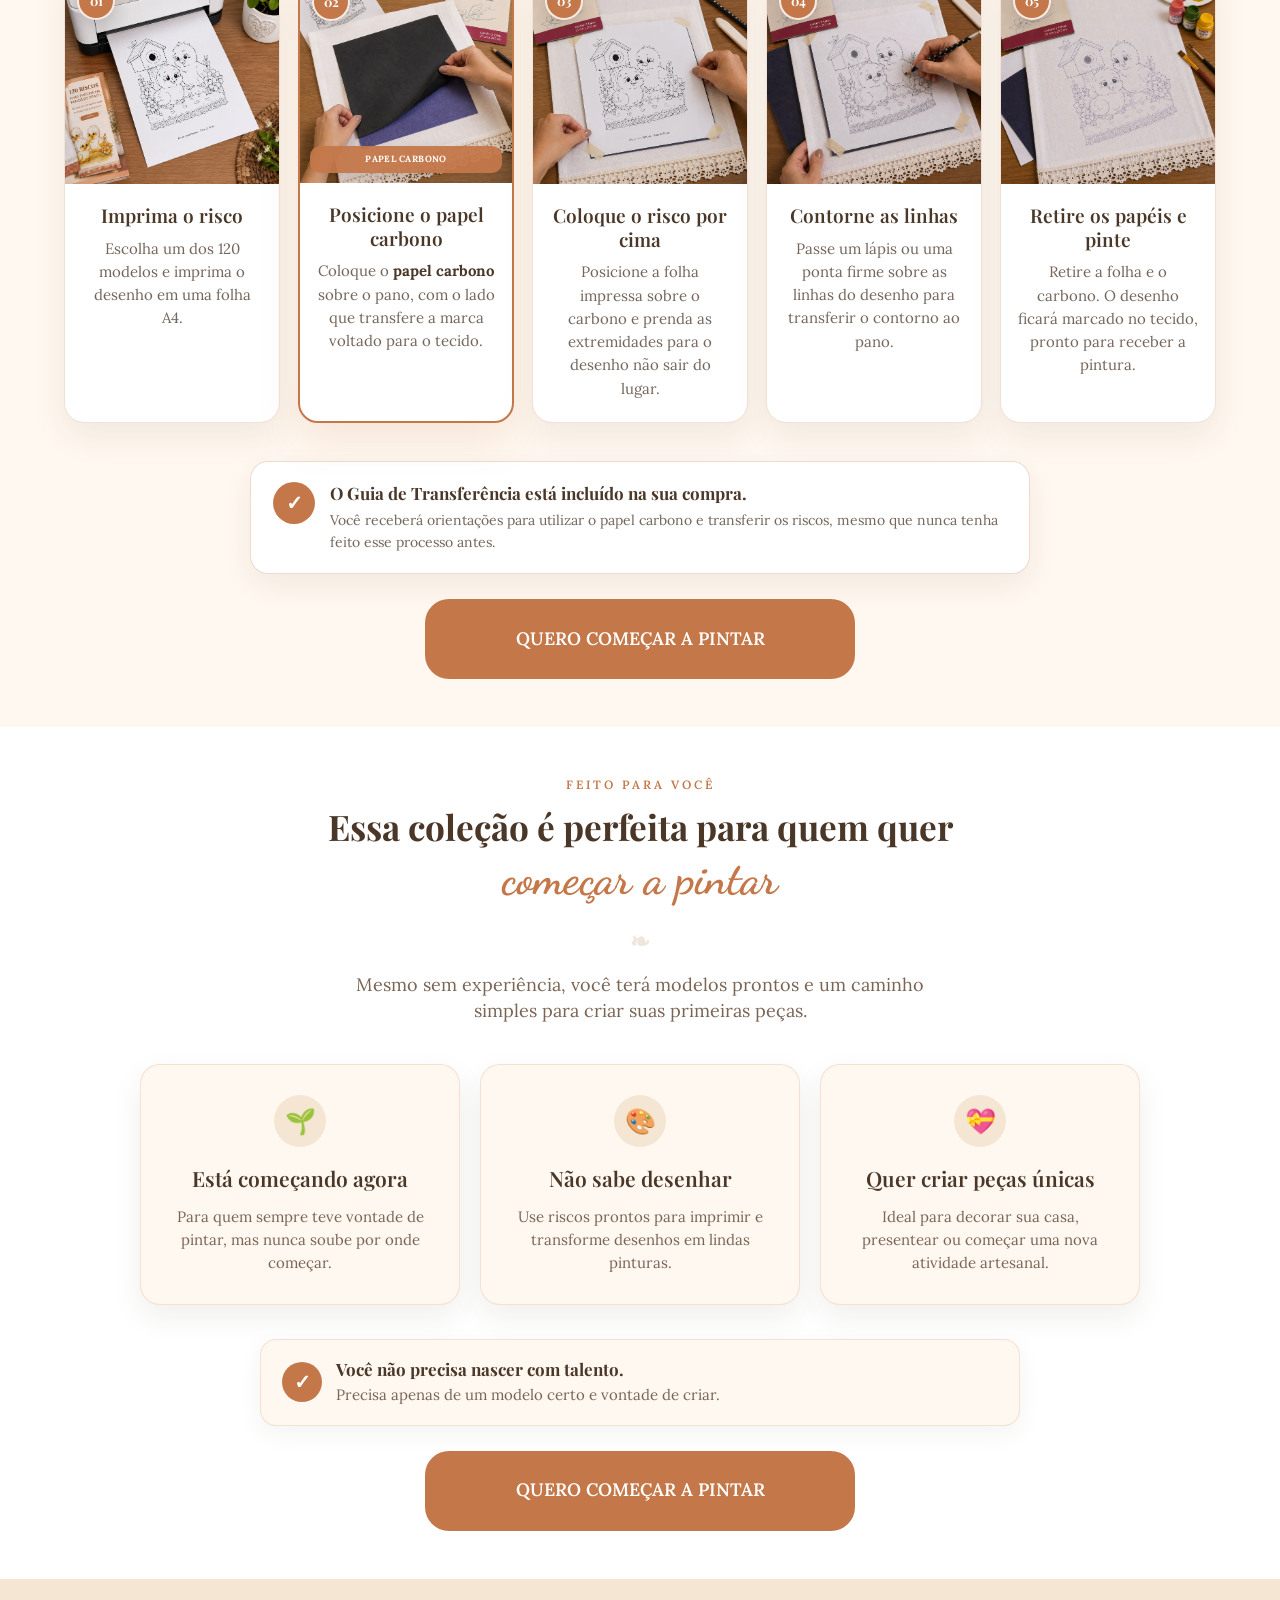
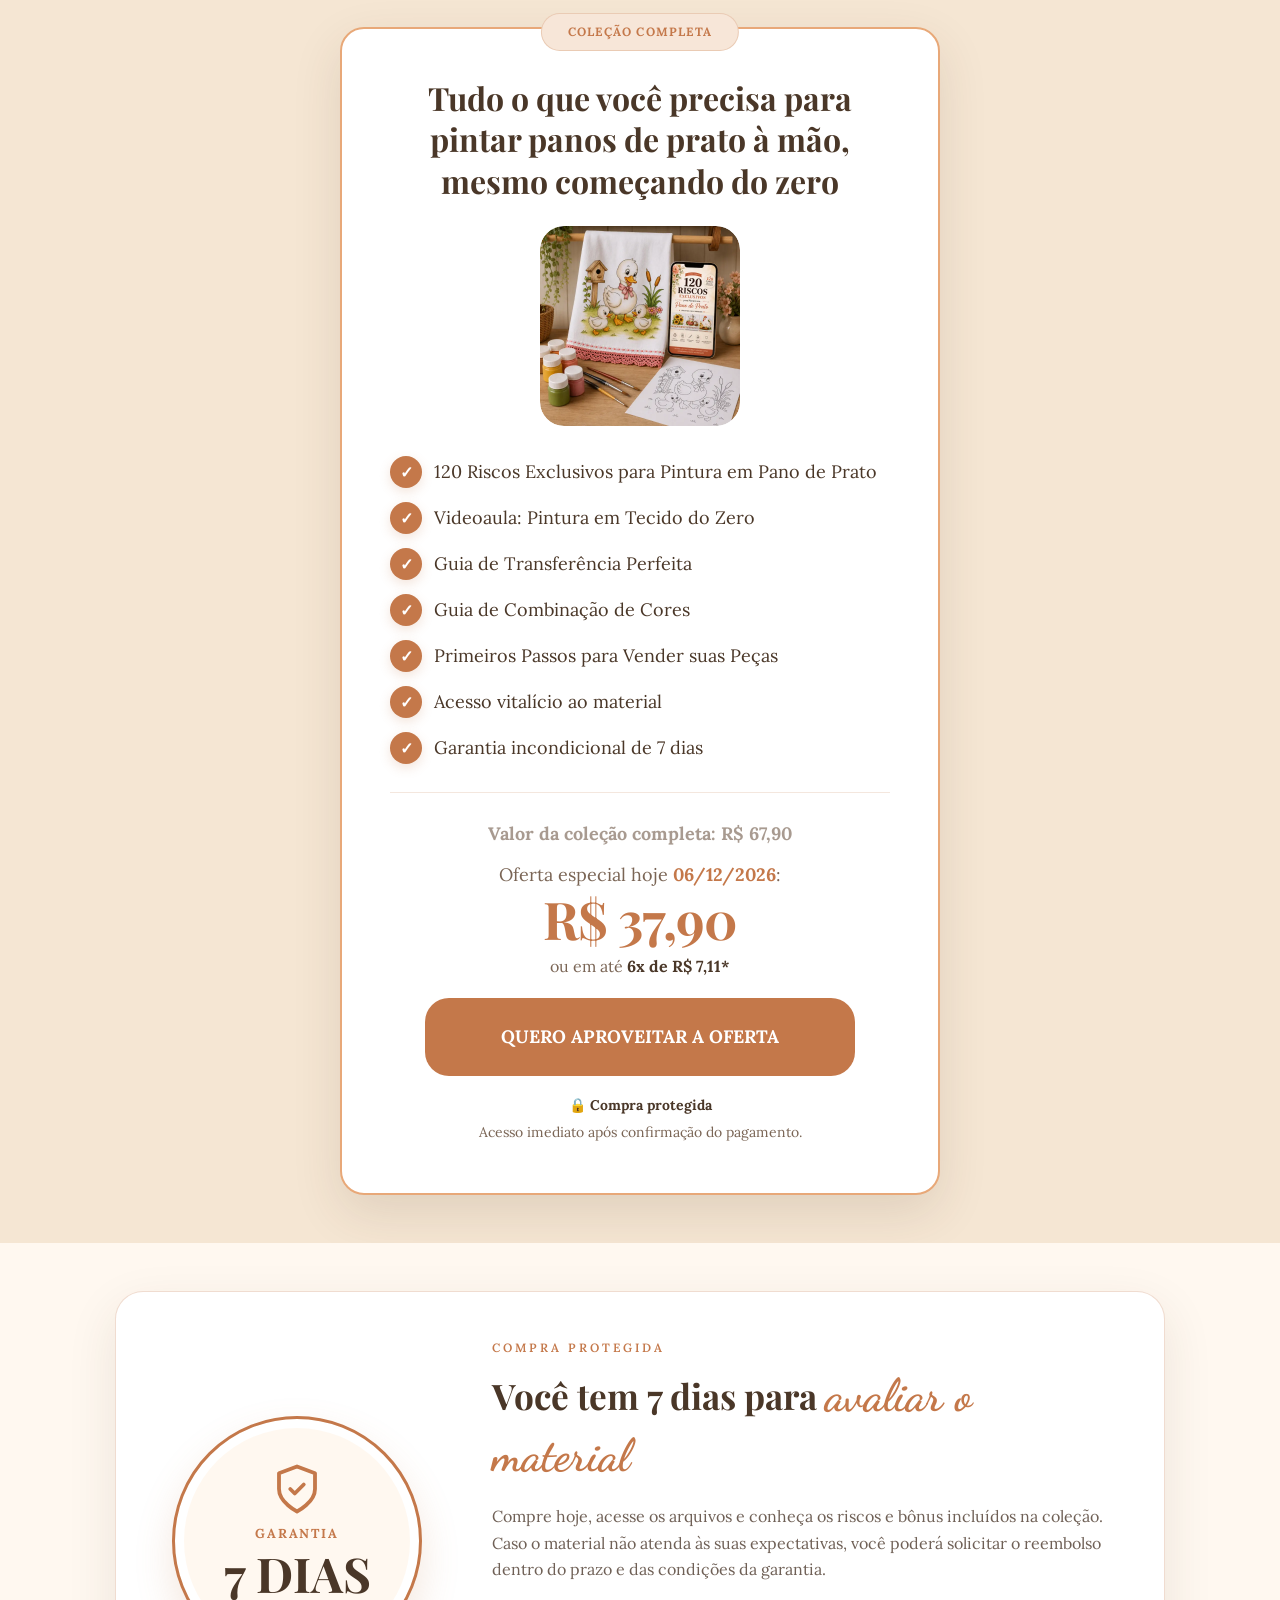
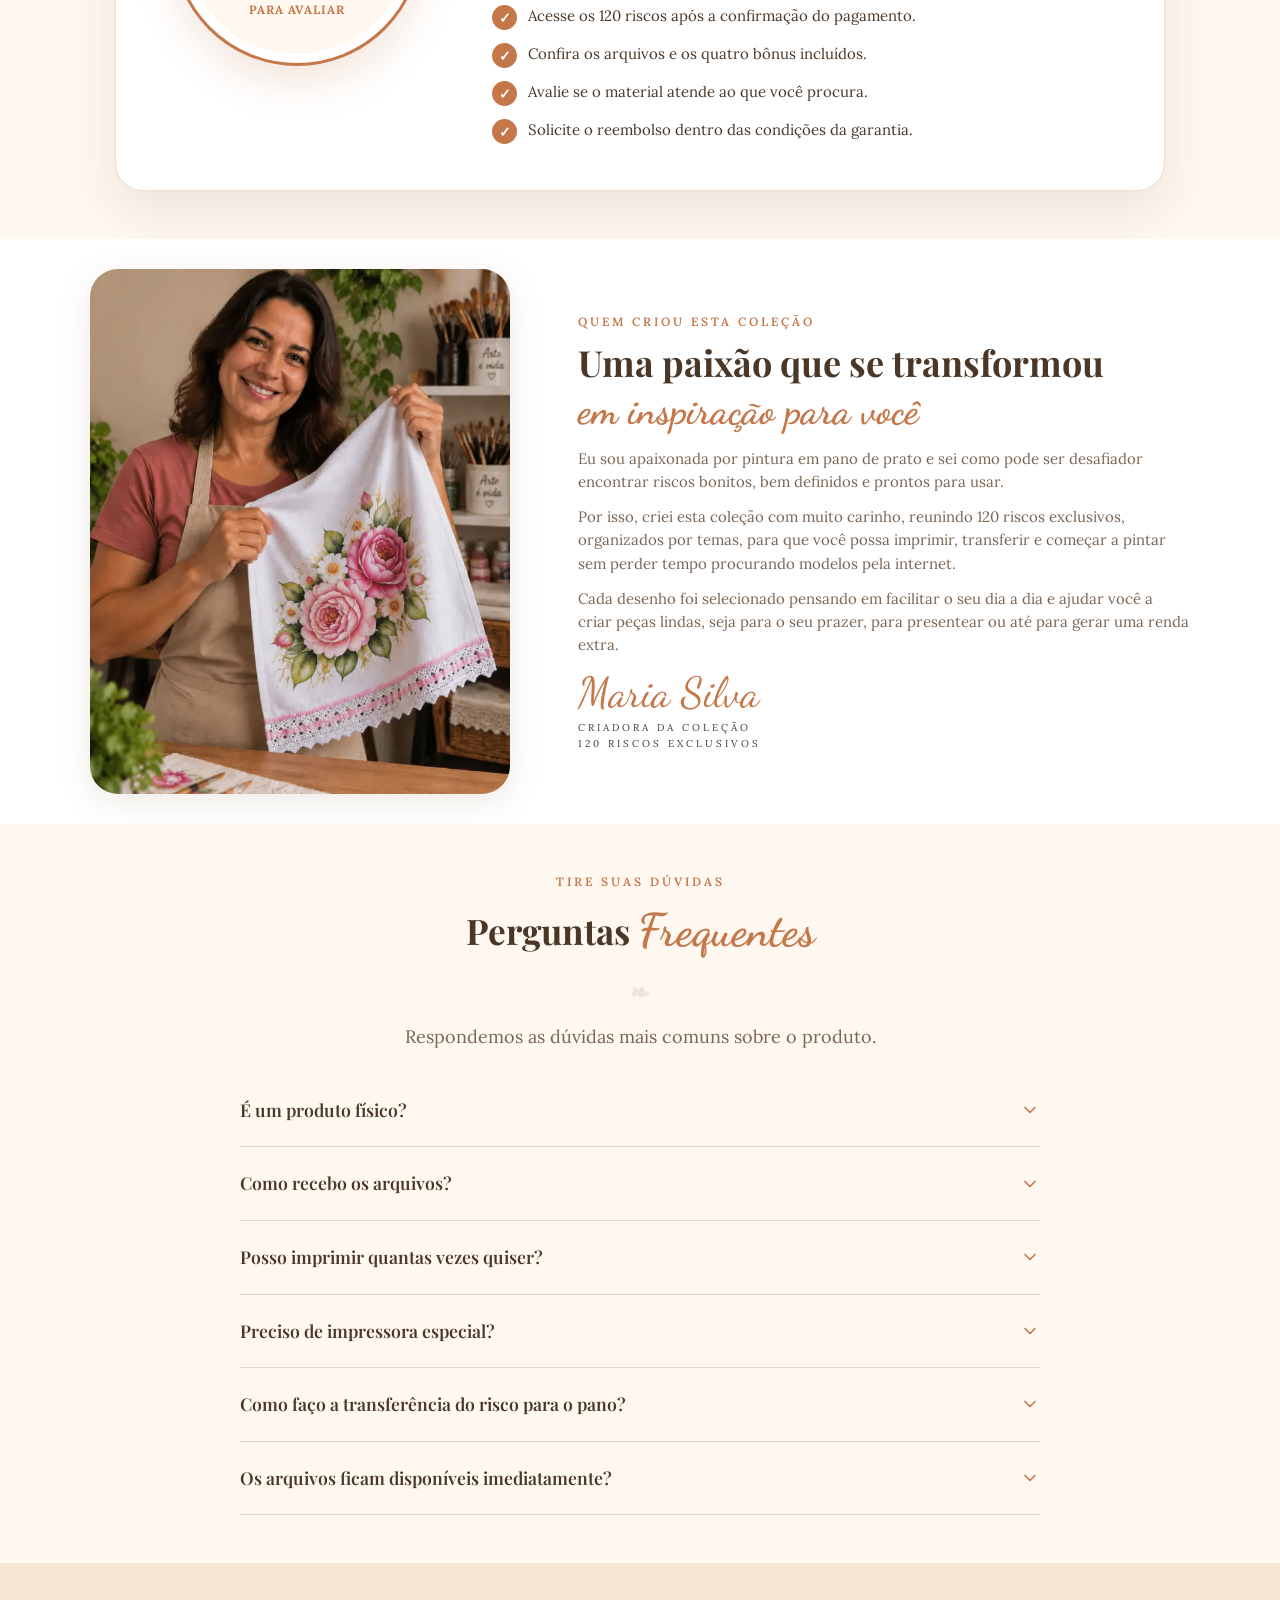
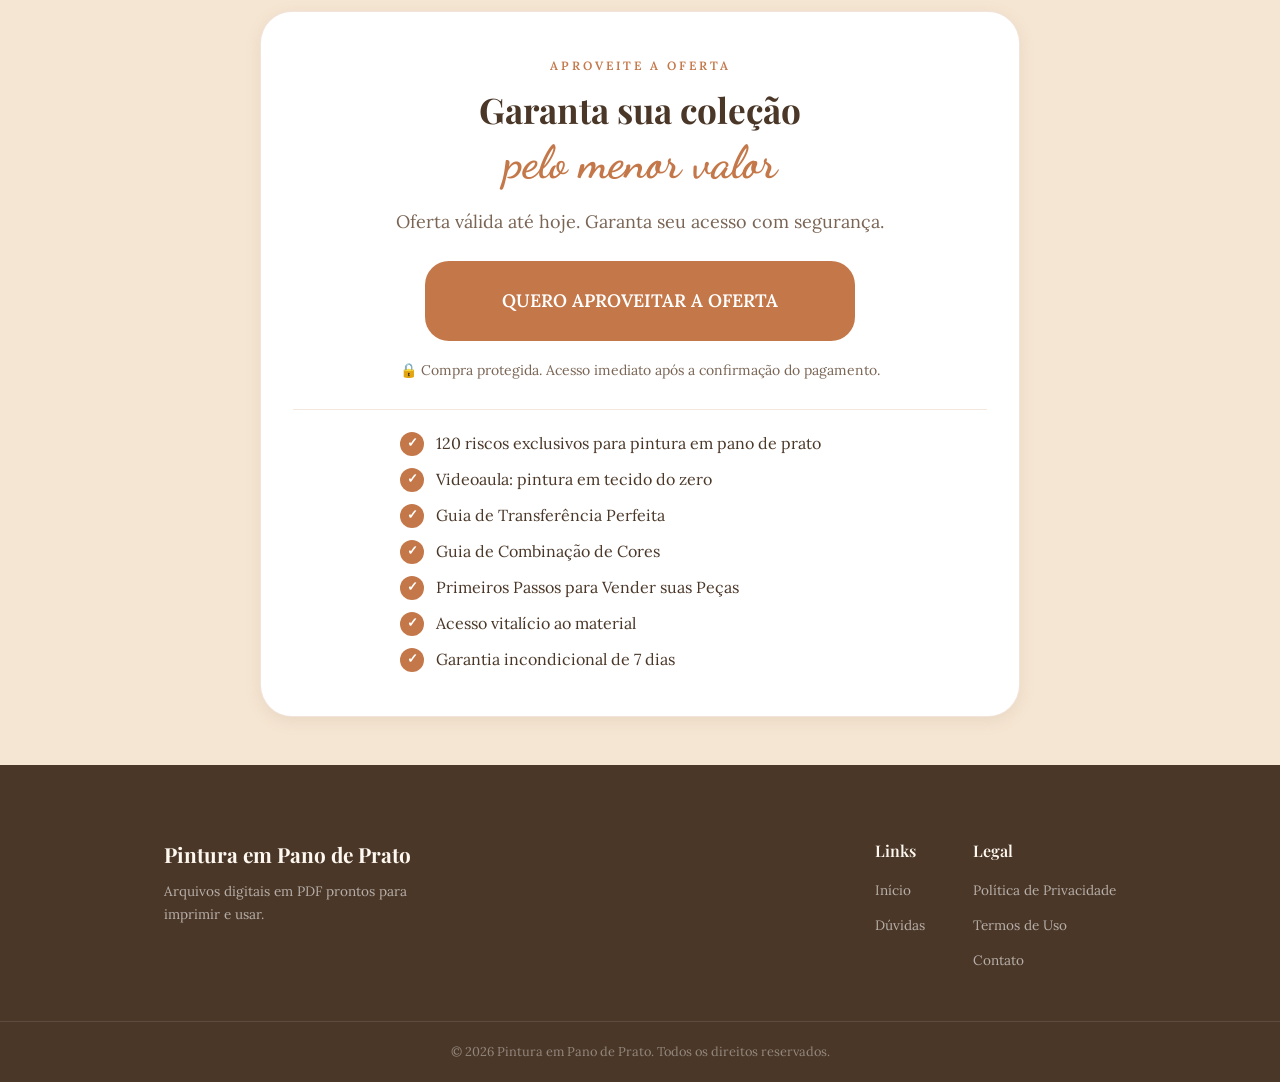
==== commit 8c2ff445: "Update index.html" ====
--- a/index.html
+++ b/index.html
@@ -346,7 +346,7 @@
   content_category: 'Artesanato - Pintura em Tecido',
   content_ids: ['120-riscos-pano-de-prato'],
   content_type: 'product',
-  value: 27.90,
+  value: 37.90,
   currency: 'BRL'
 };
 
@@ -2516,7 +2516,7 @@
 
         <div class="final-offer-current-price">
 
-            R$ 27,90
+            R$ 37,90
 
         </div>
 
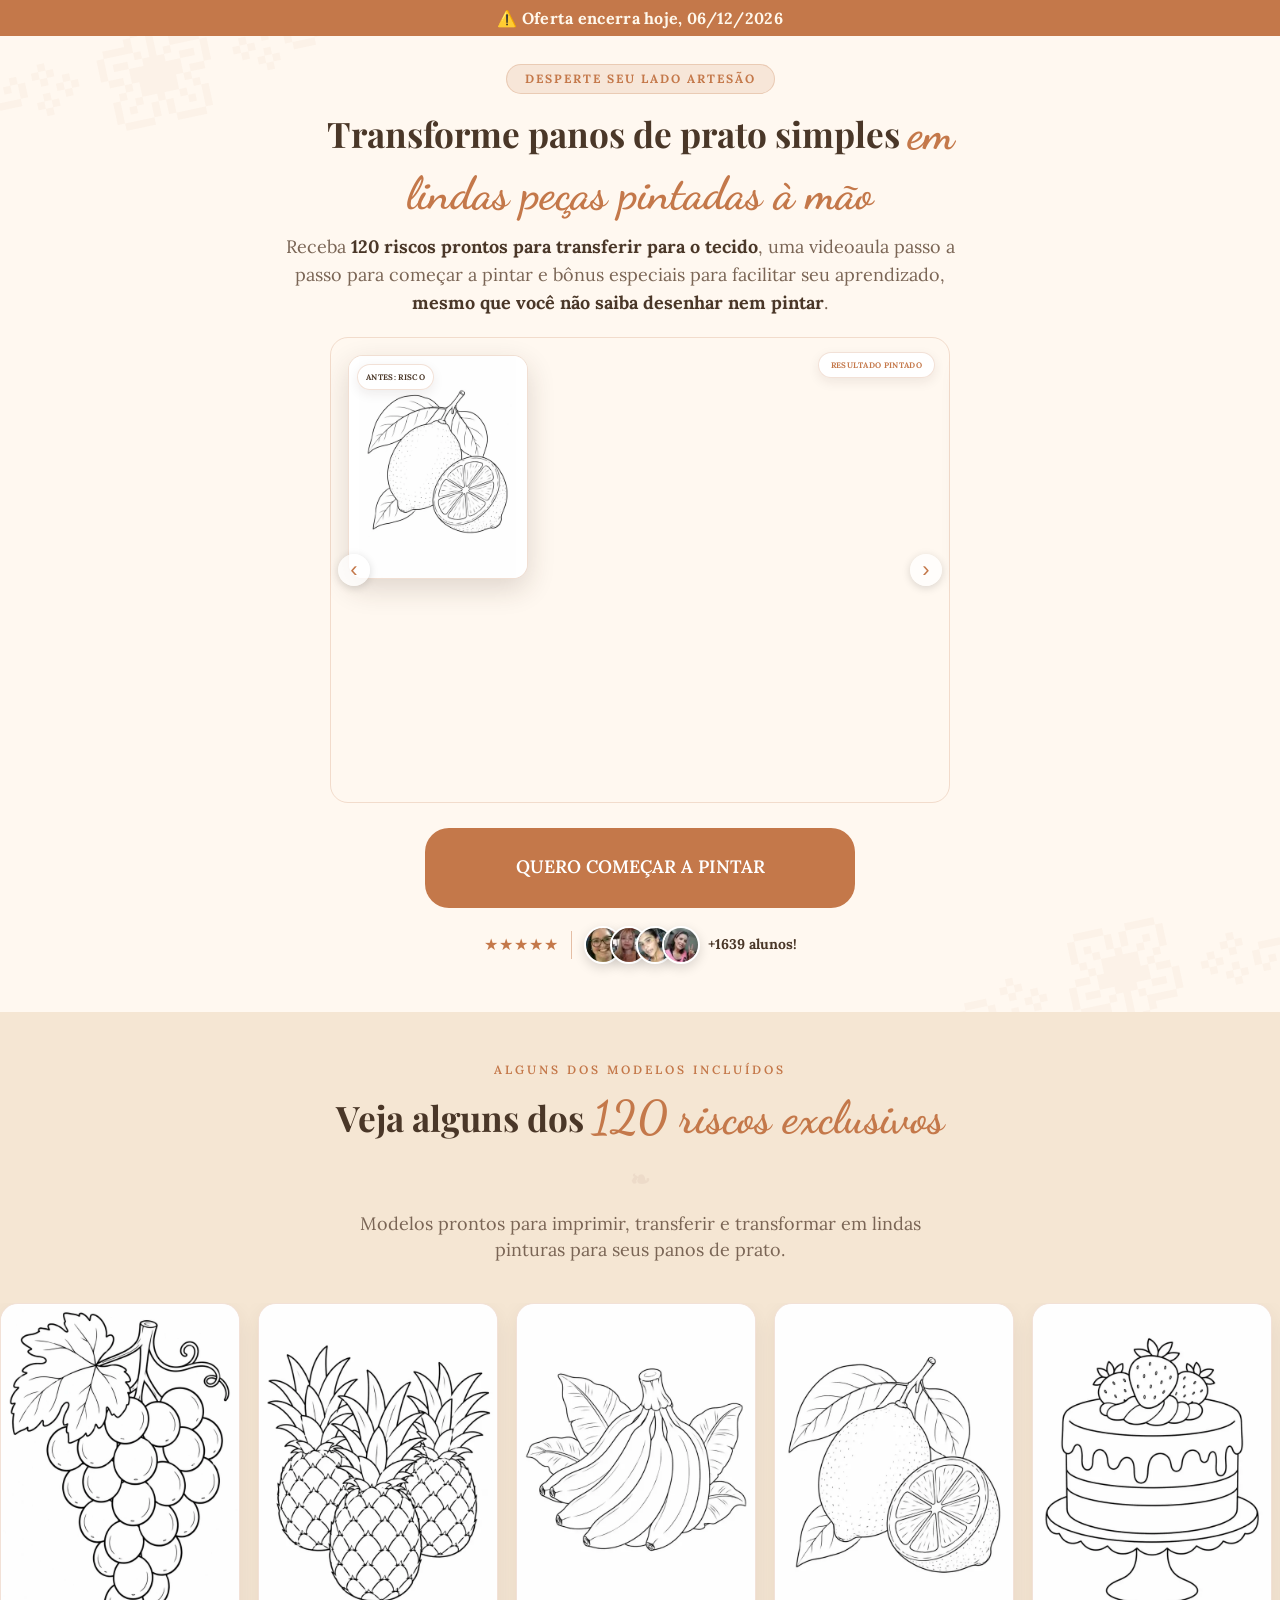
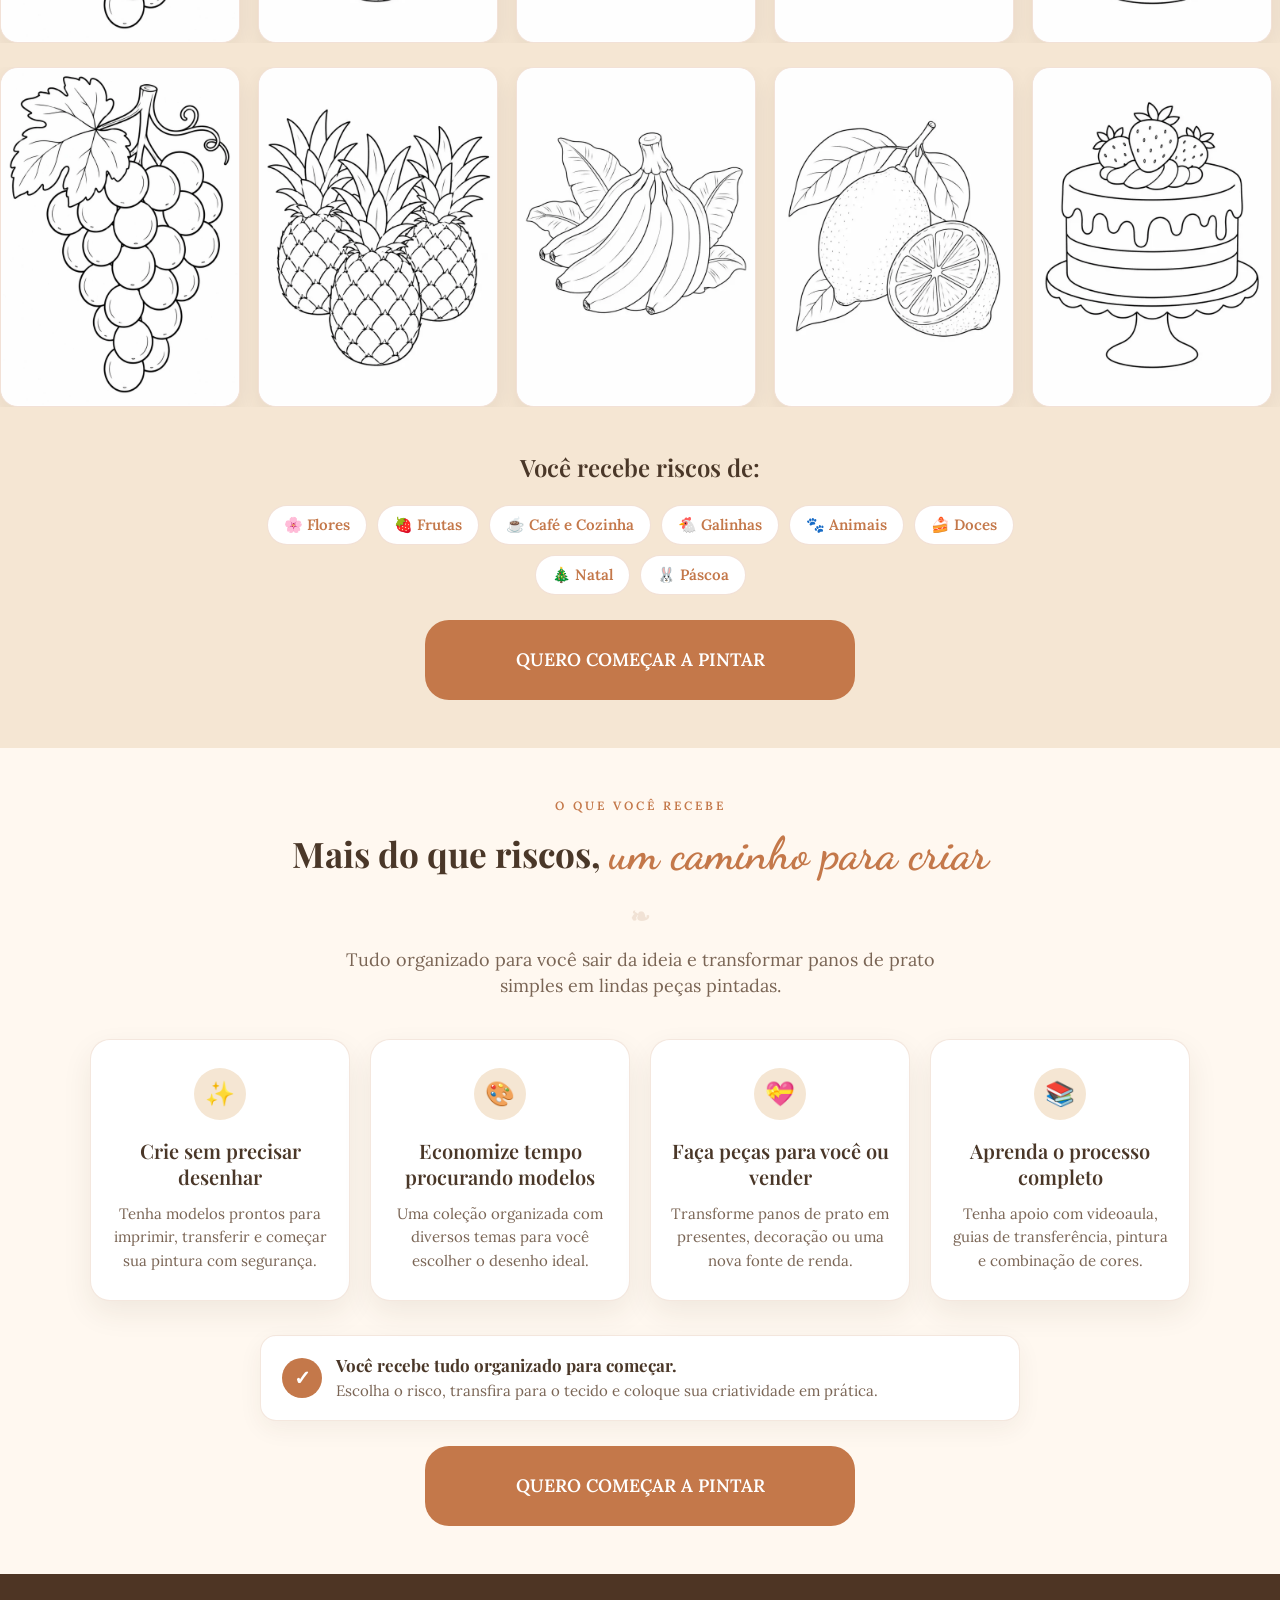
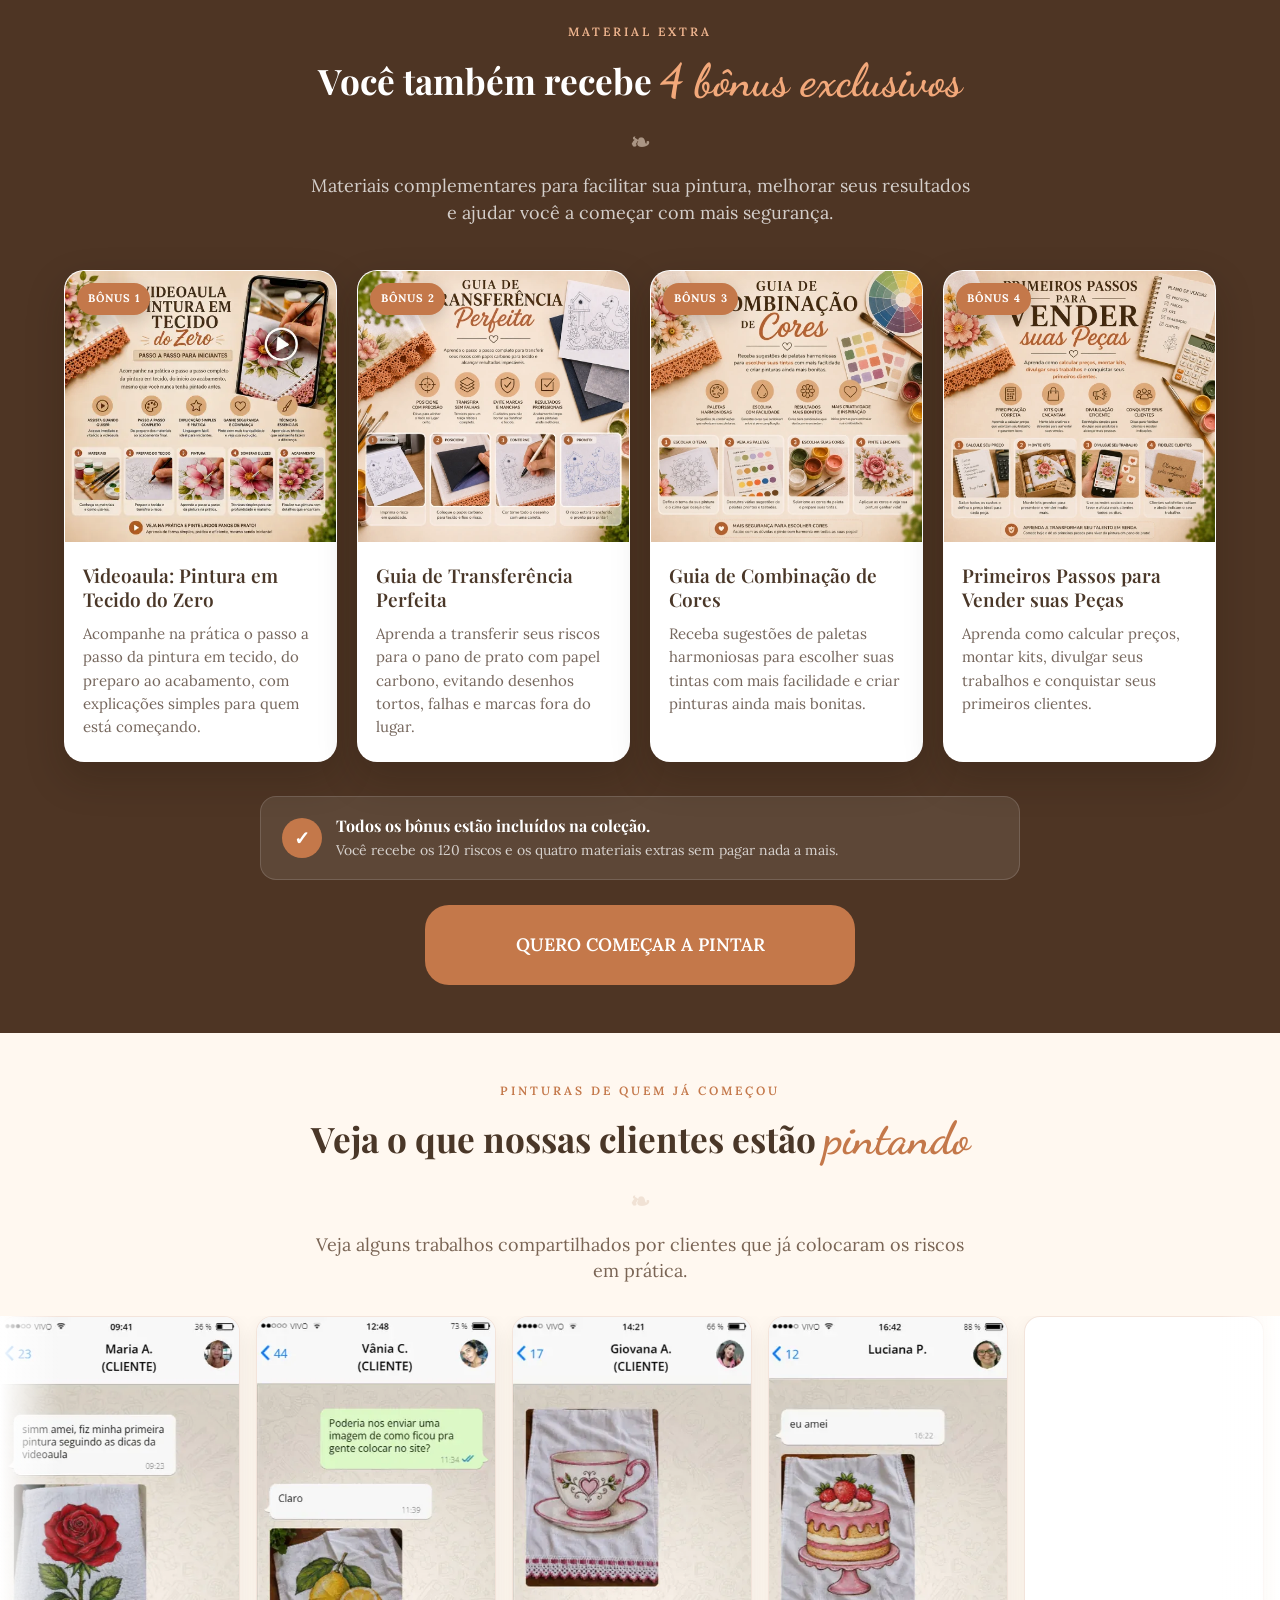
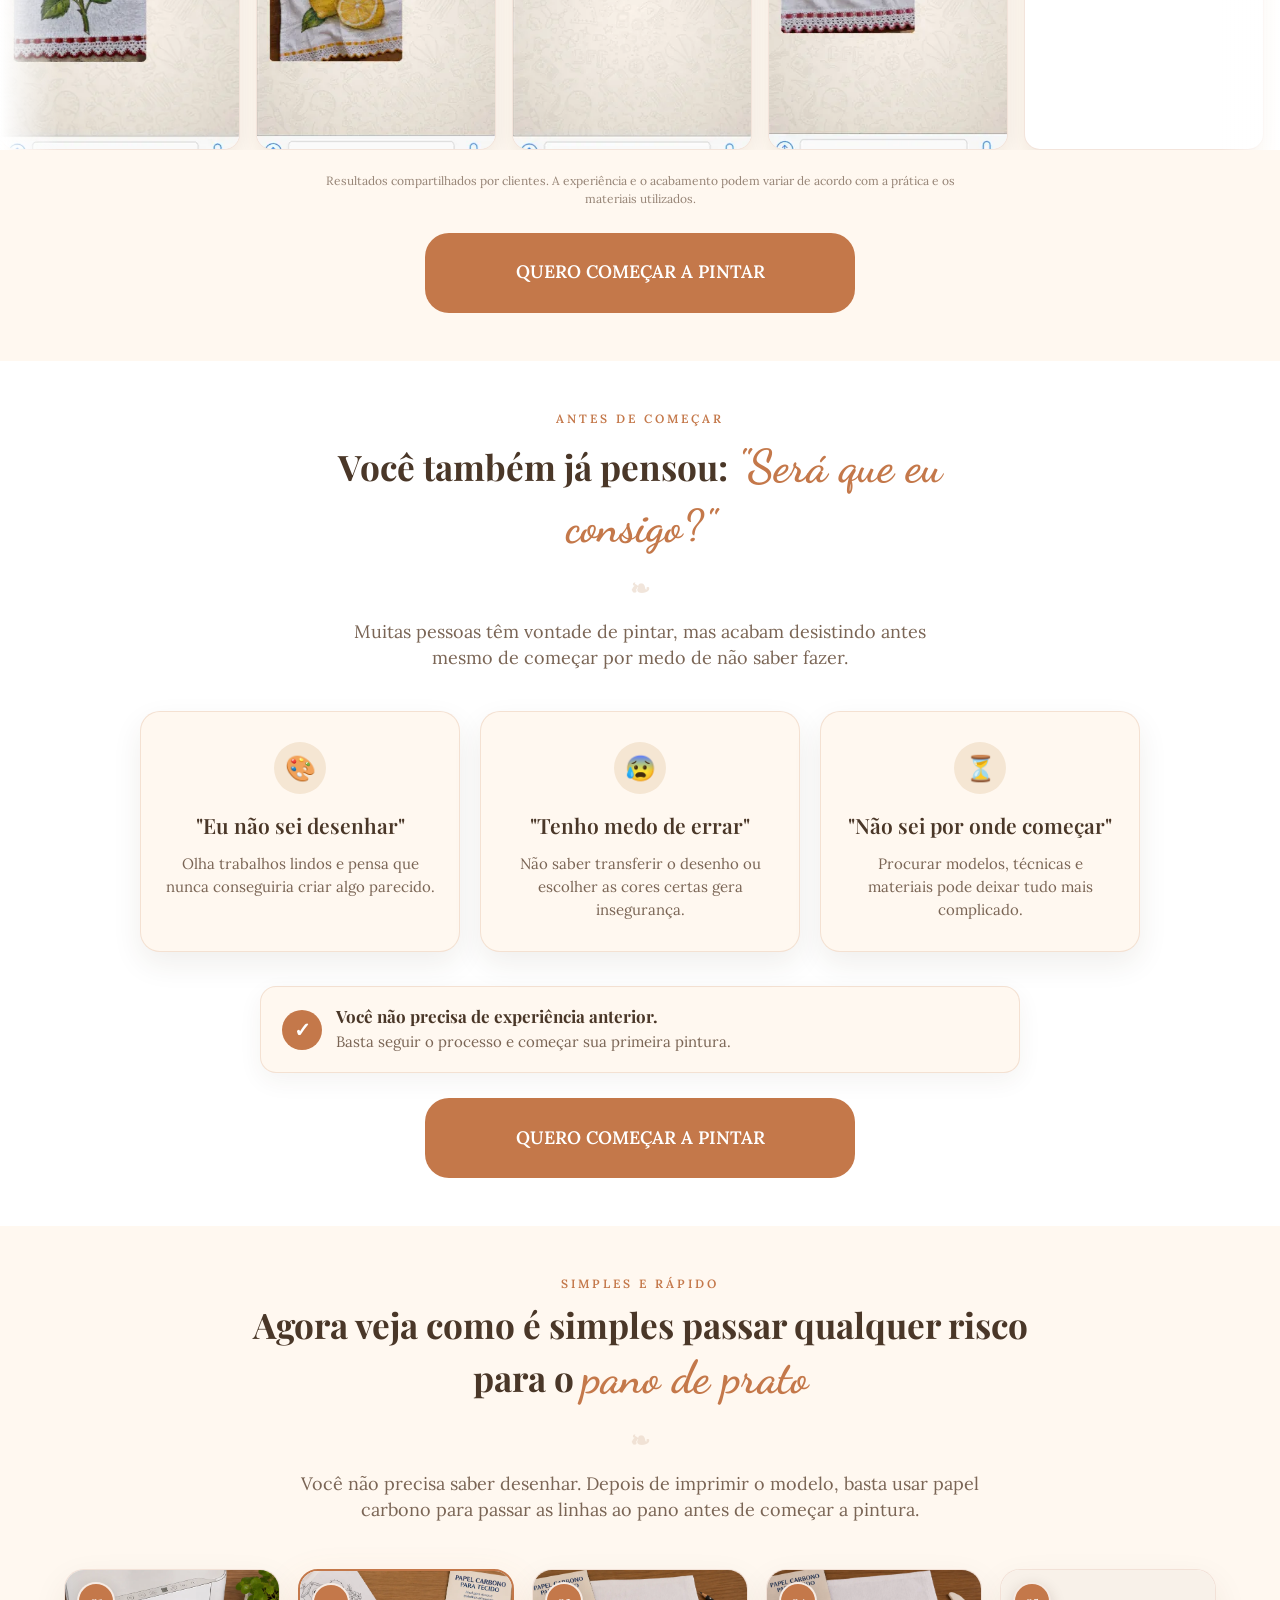
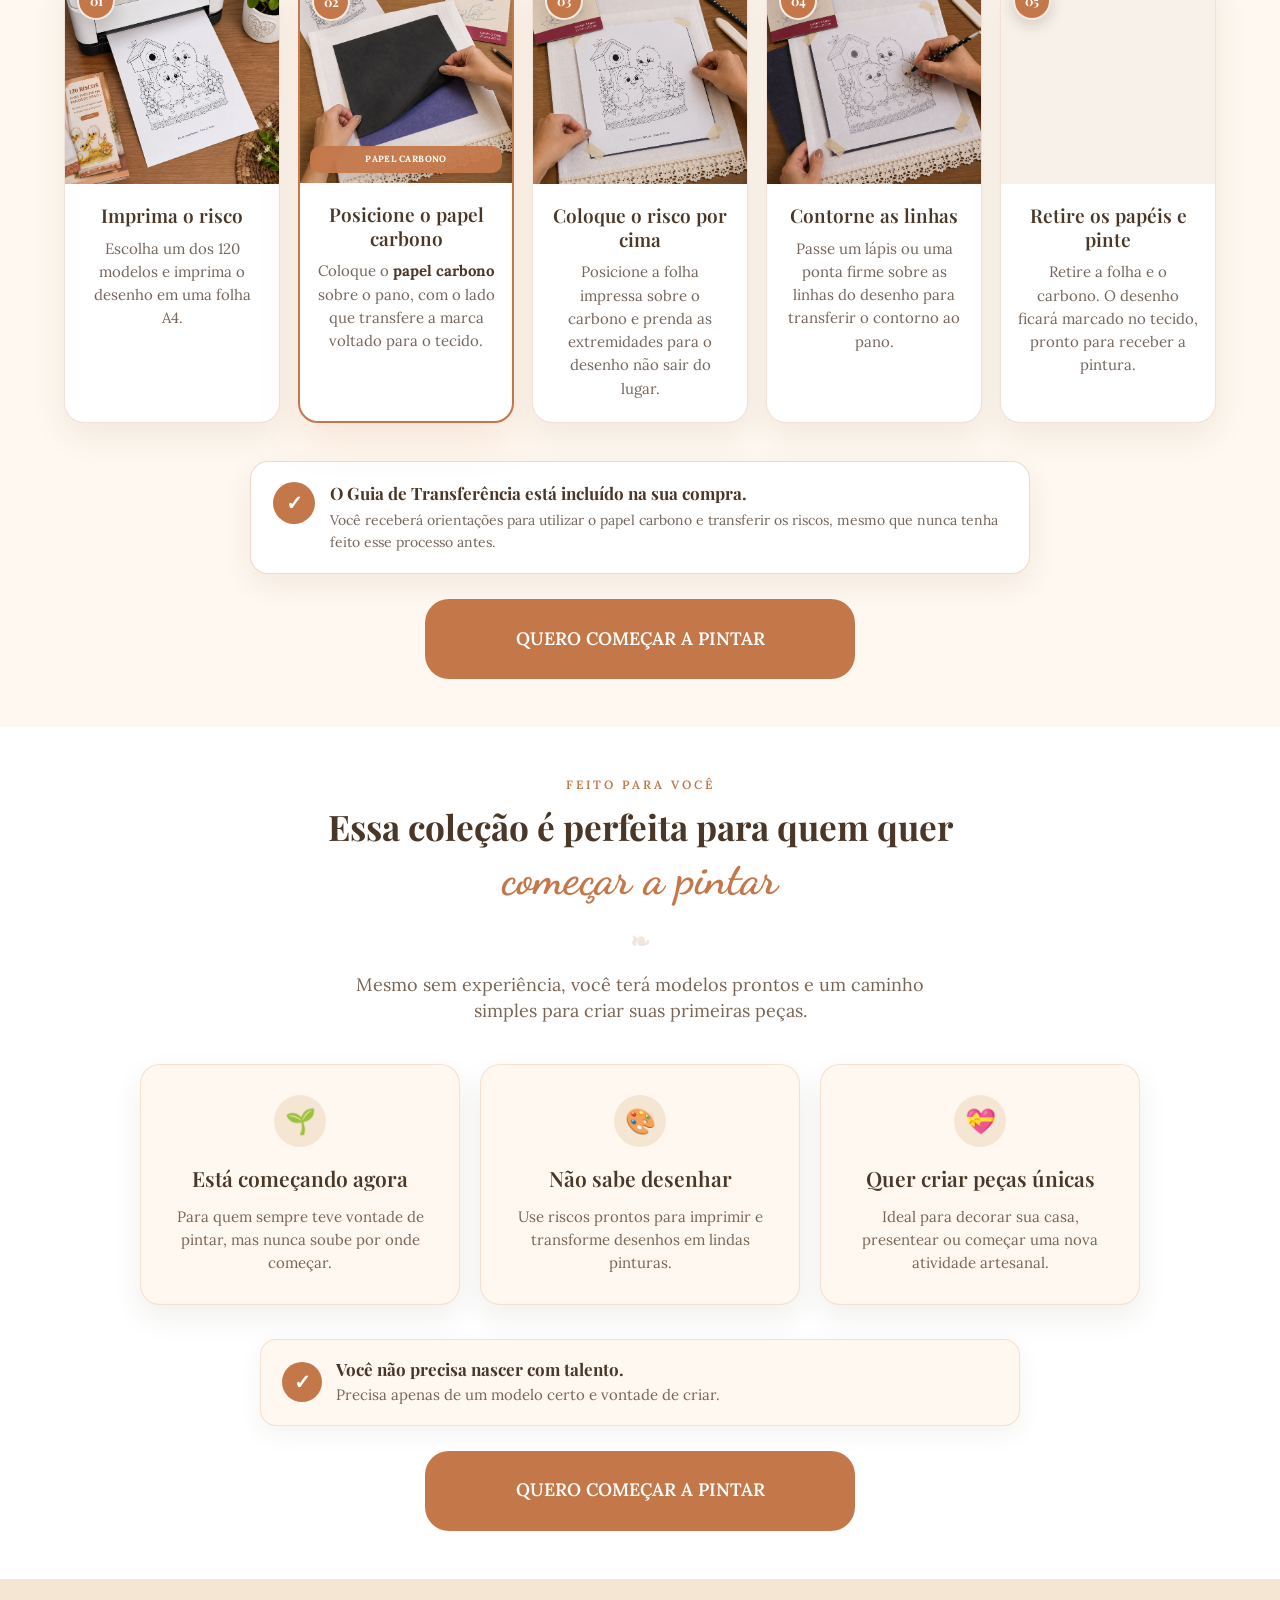
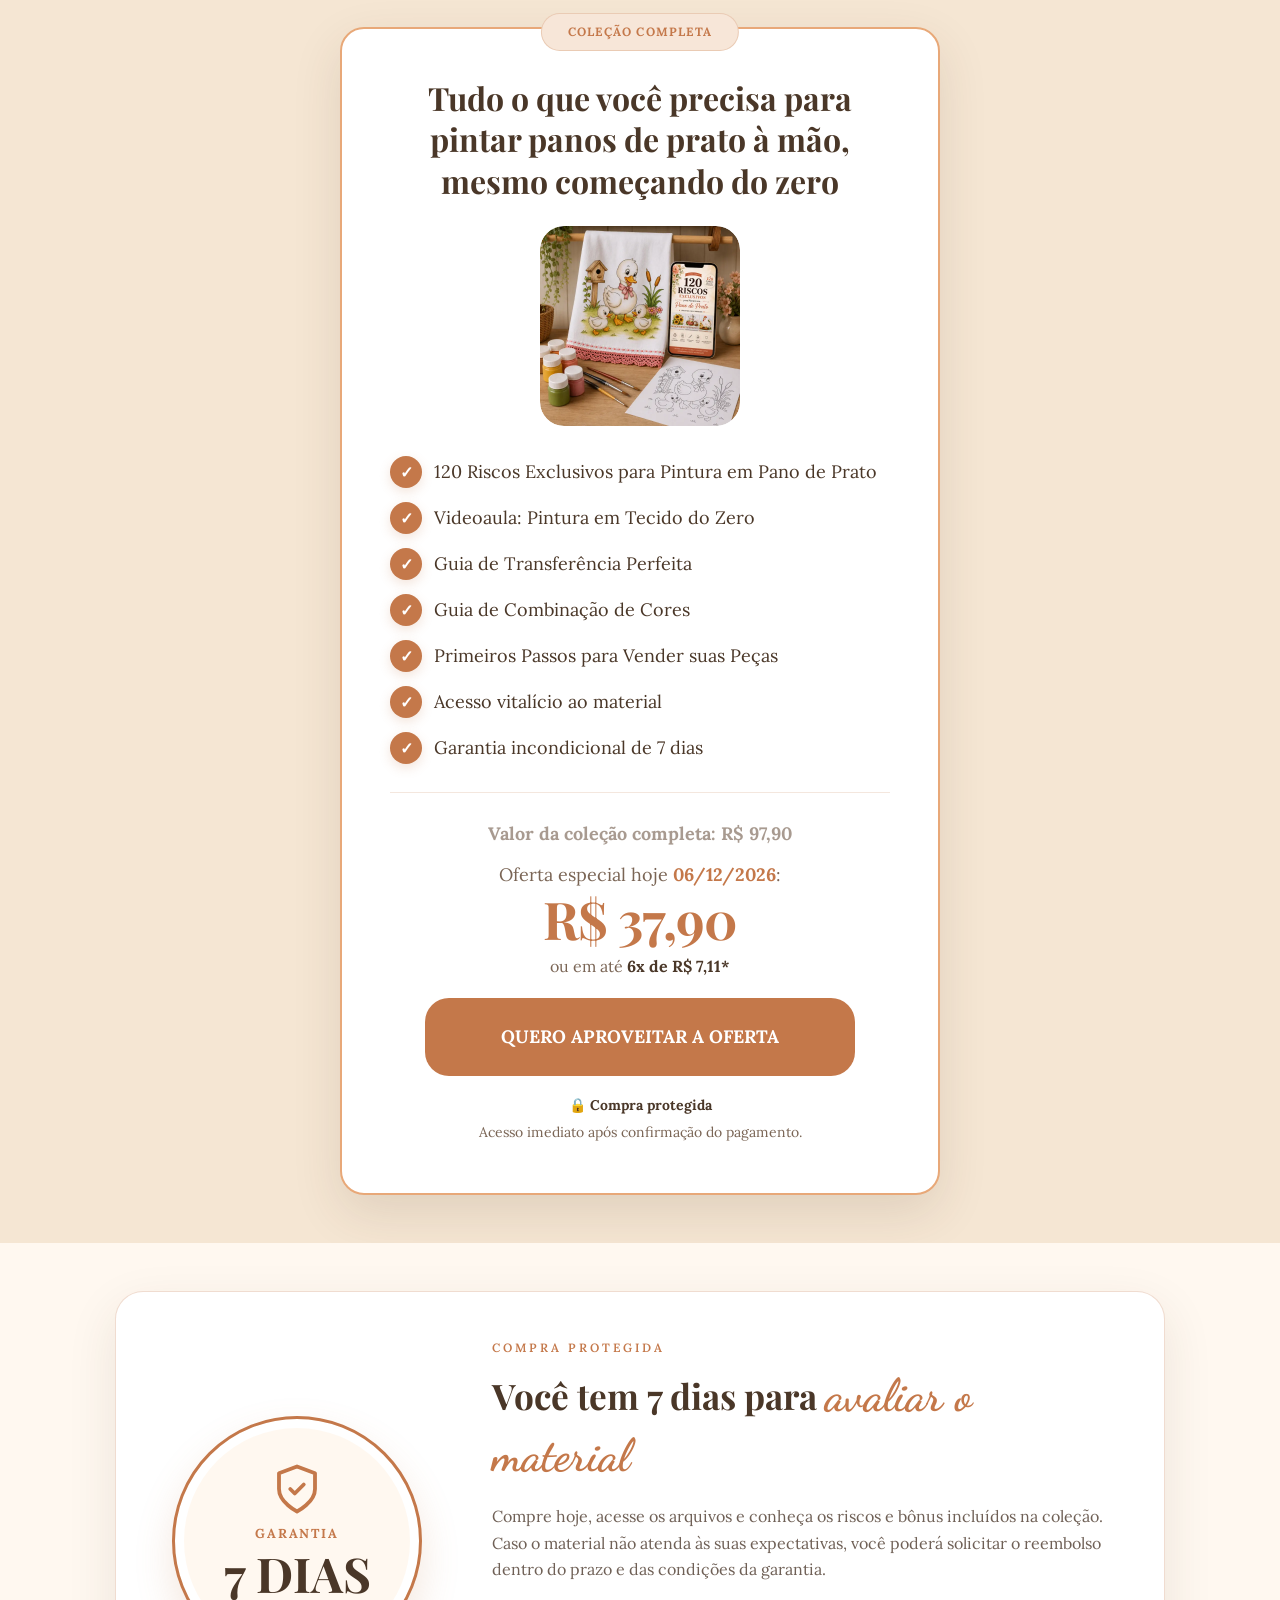
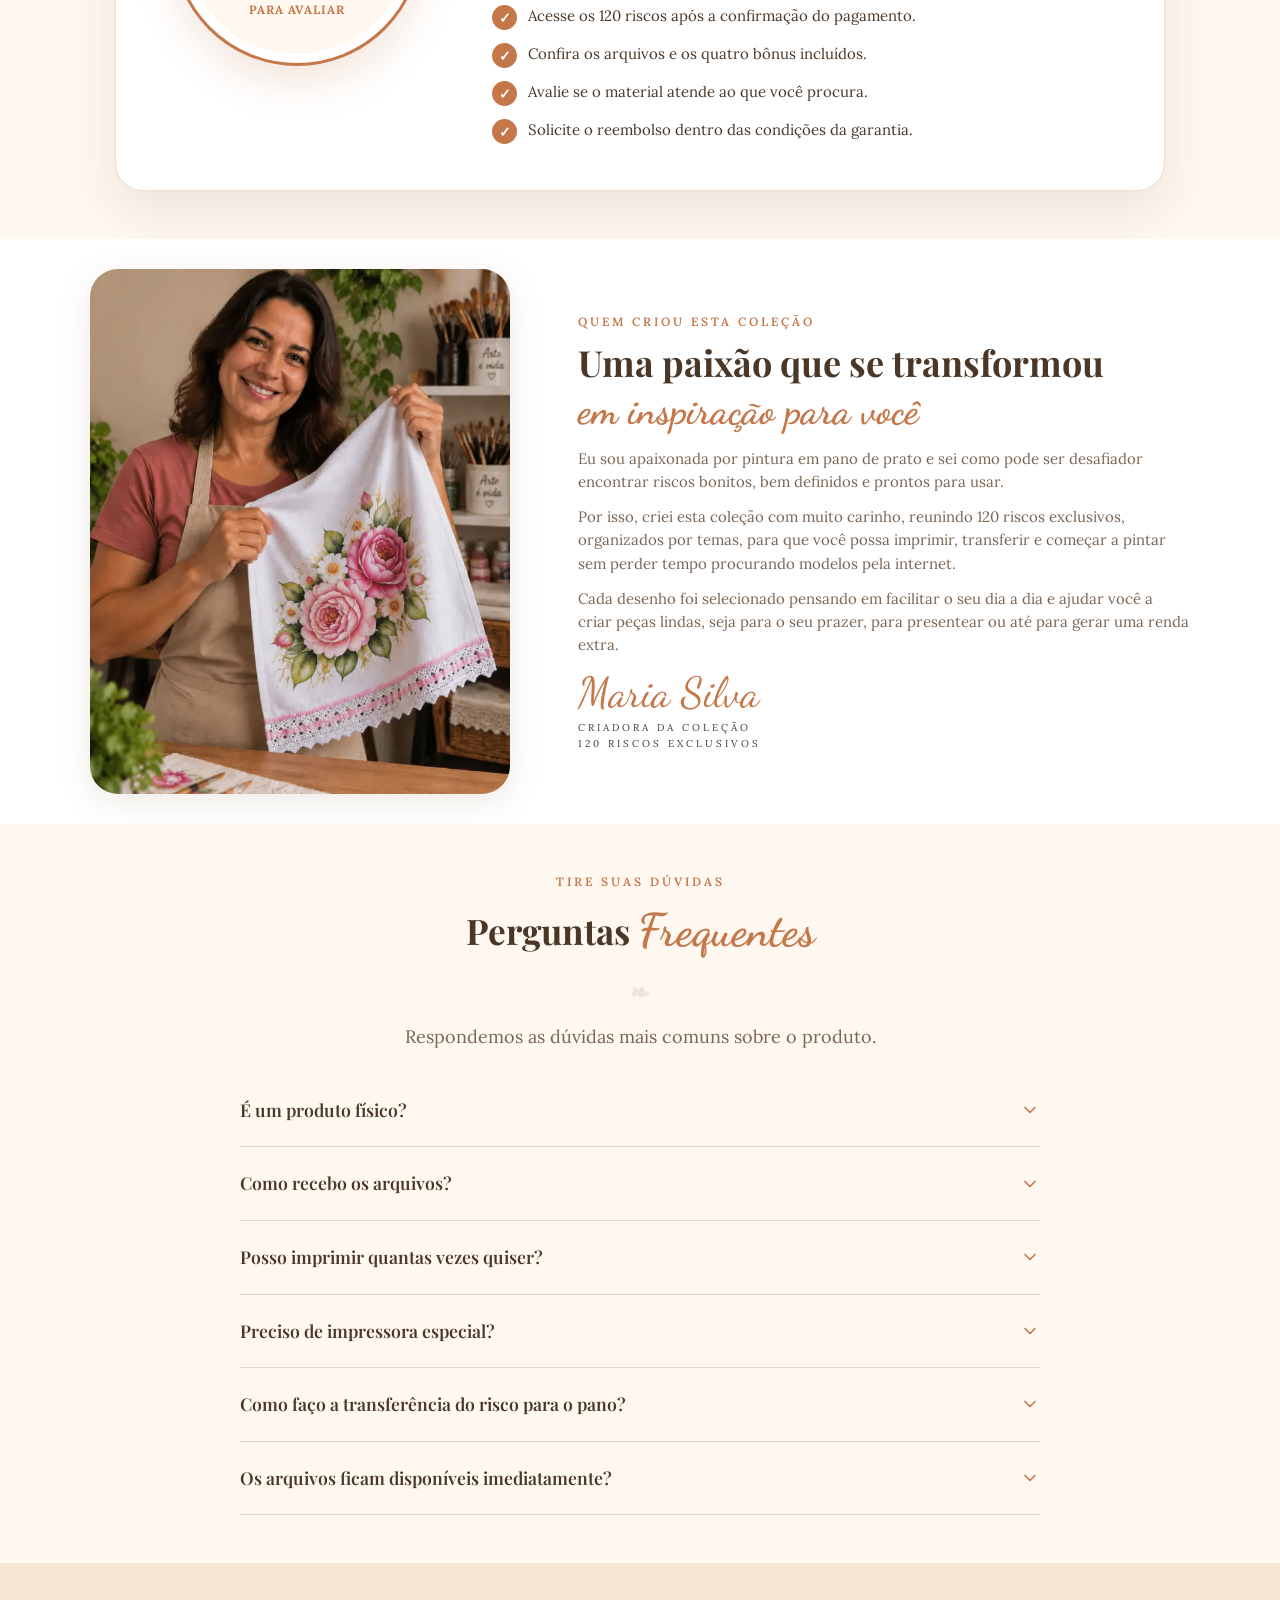
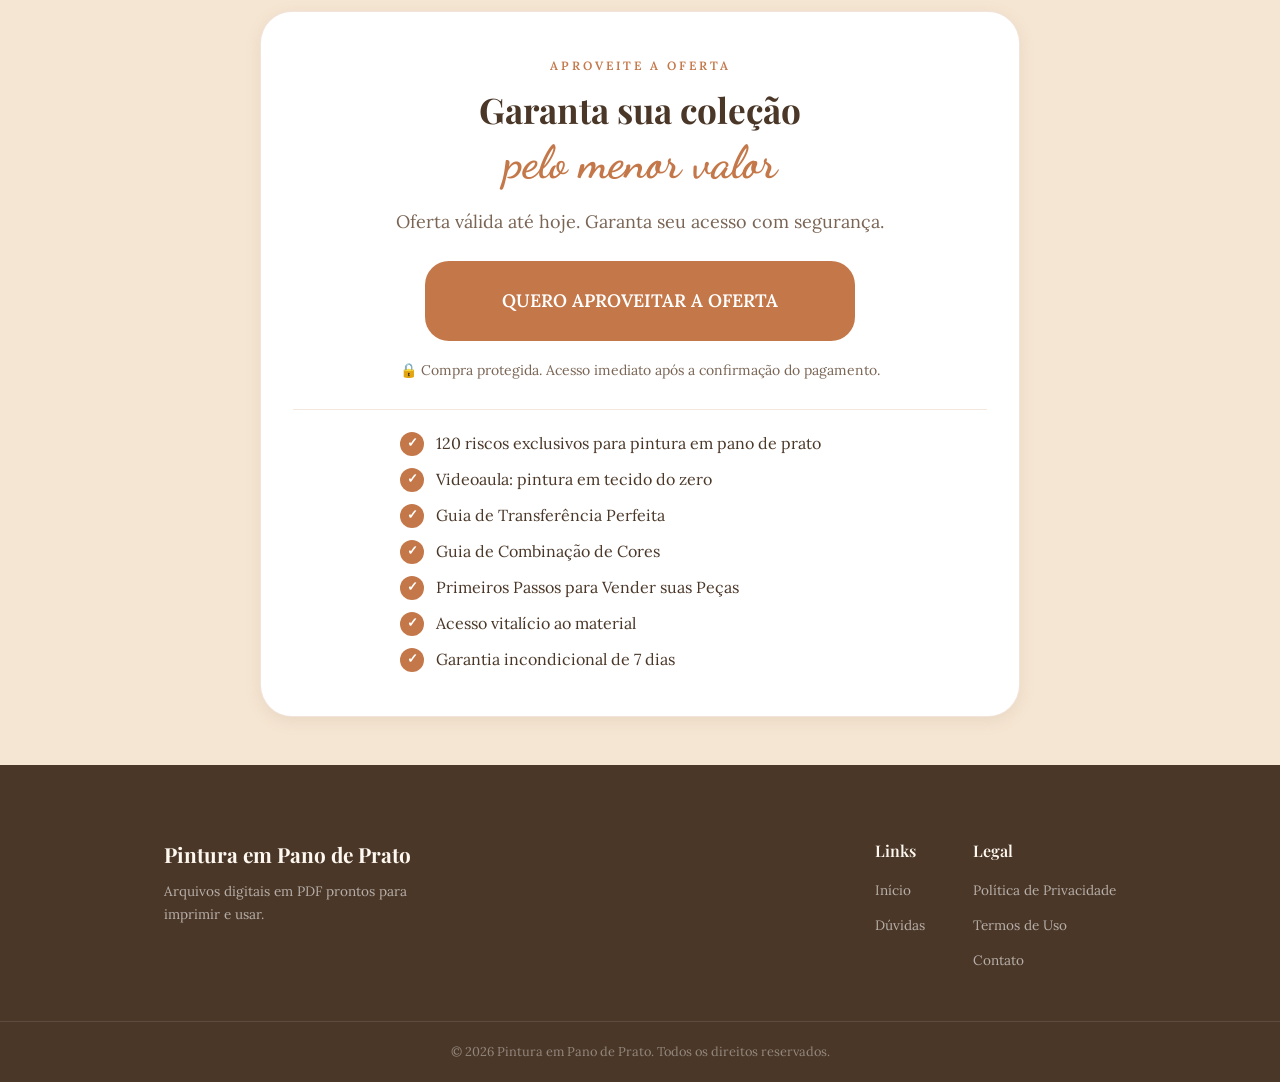
==== commit d1f98b7c: "Update index.html" ====
--- a/index.html
+++ b/index.html
@@ -2489,7 +2489,7 @@
 
     <div class="offer-anchor">
 
-       <span> Valor da coleção completa: R$ 67,90
+       <span> Valor da coleção completa: R$ 97,90
         </span>
 
 
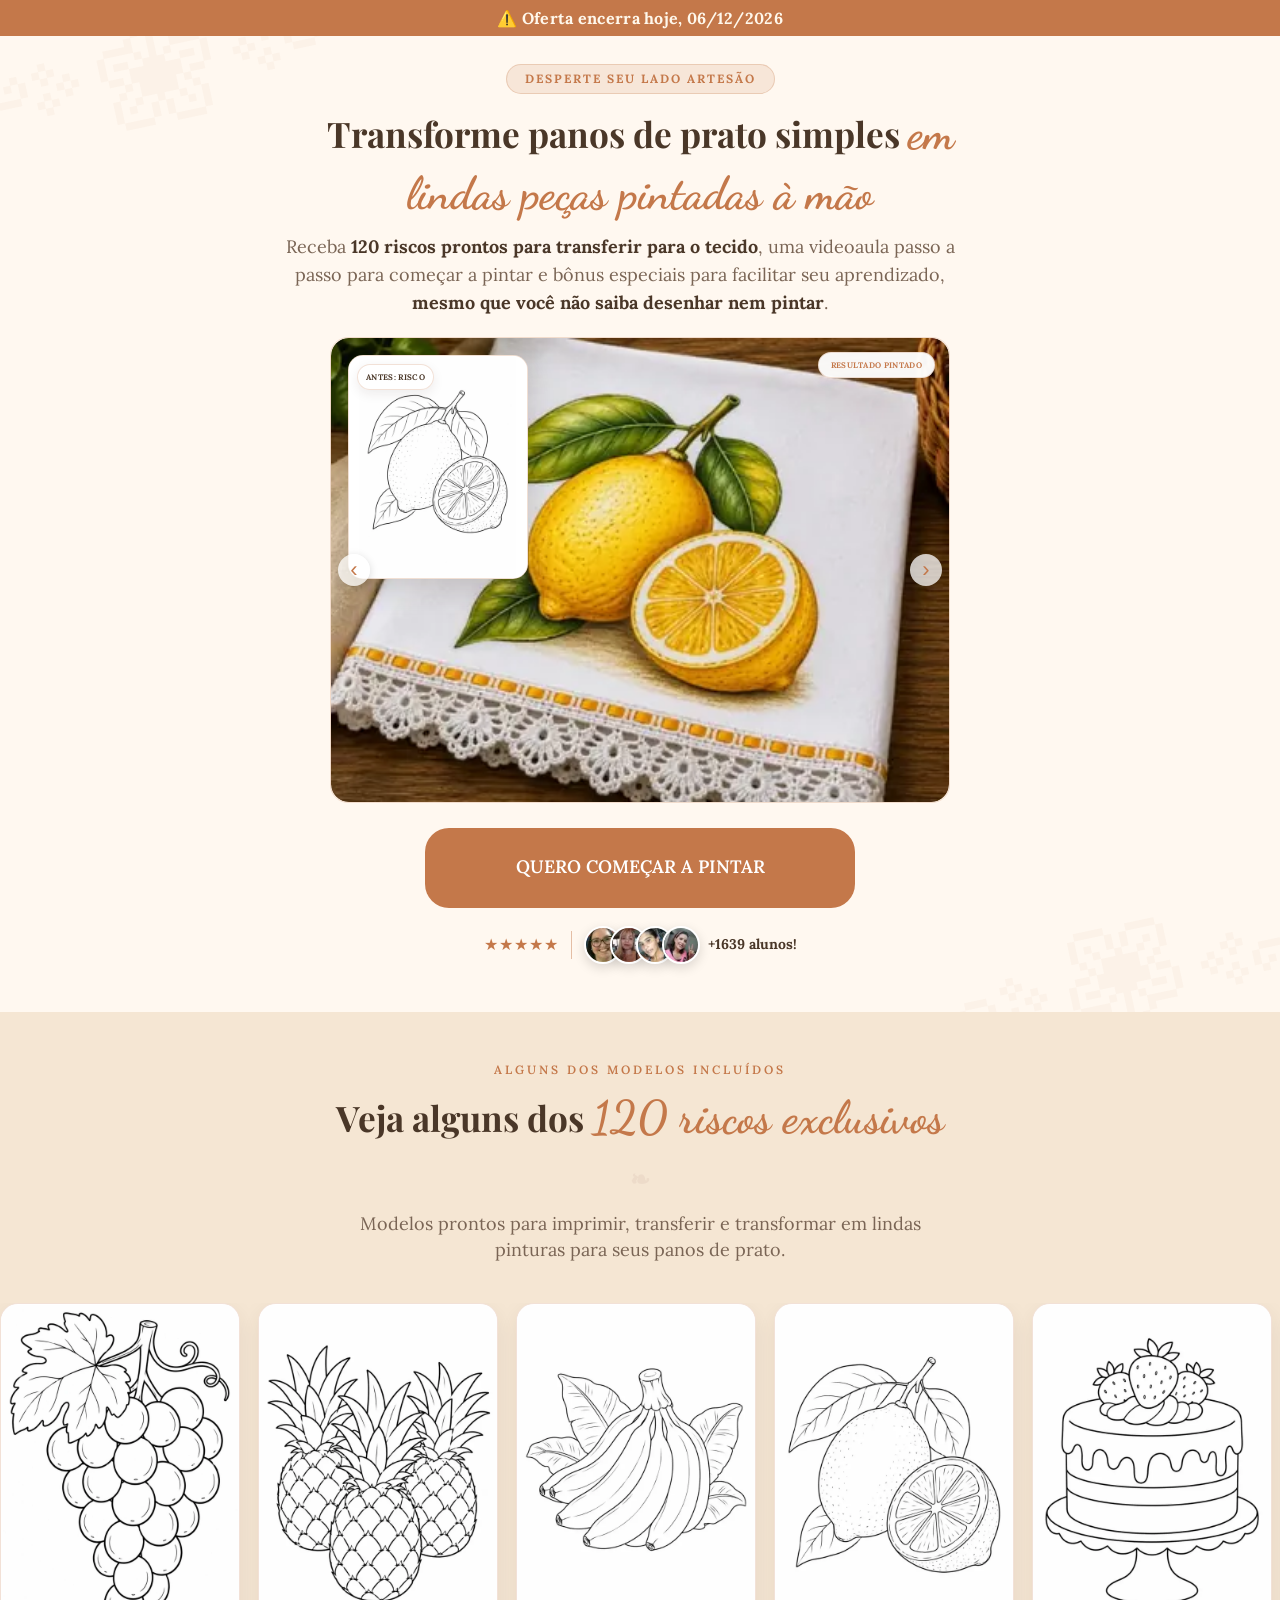
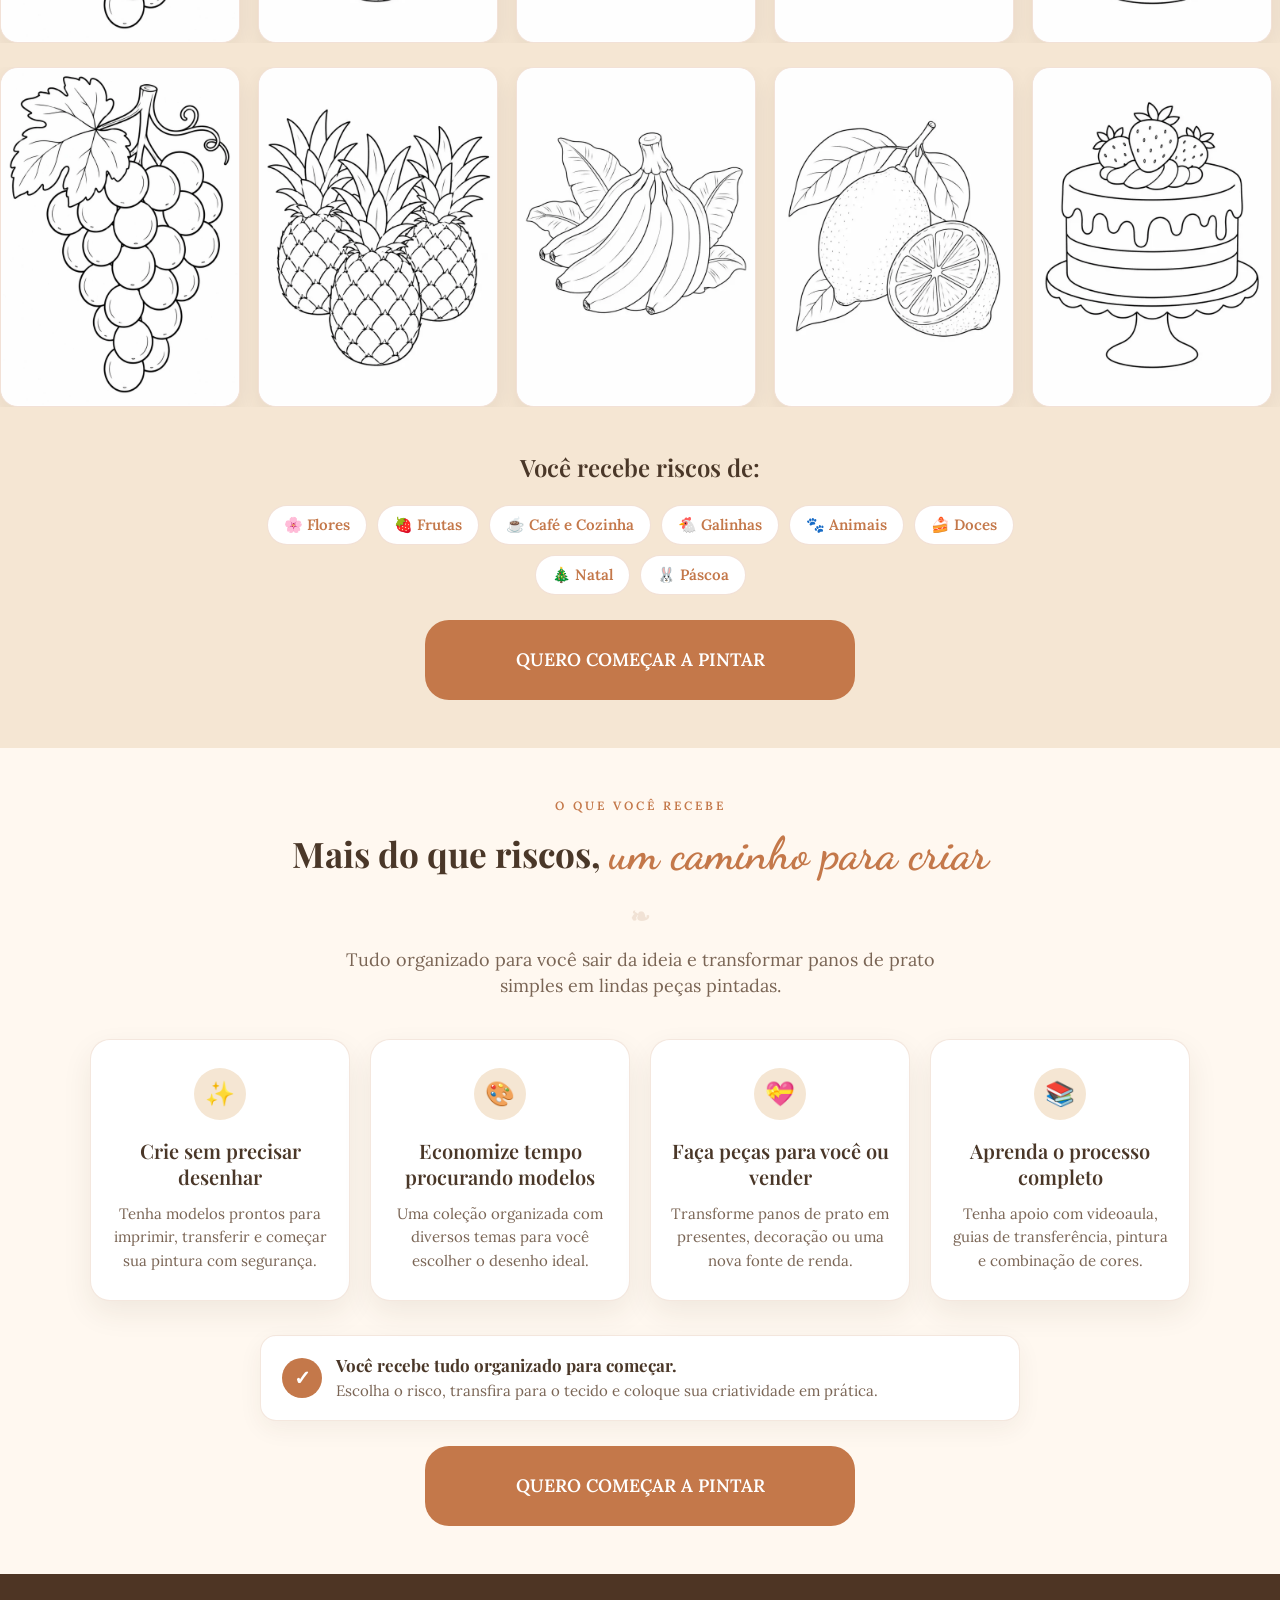
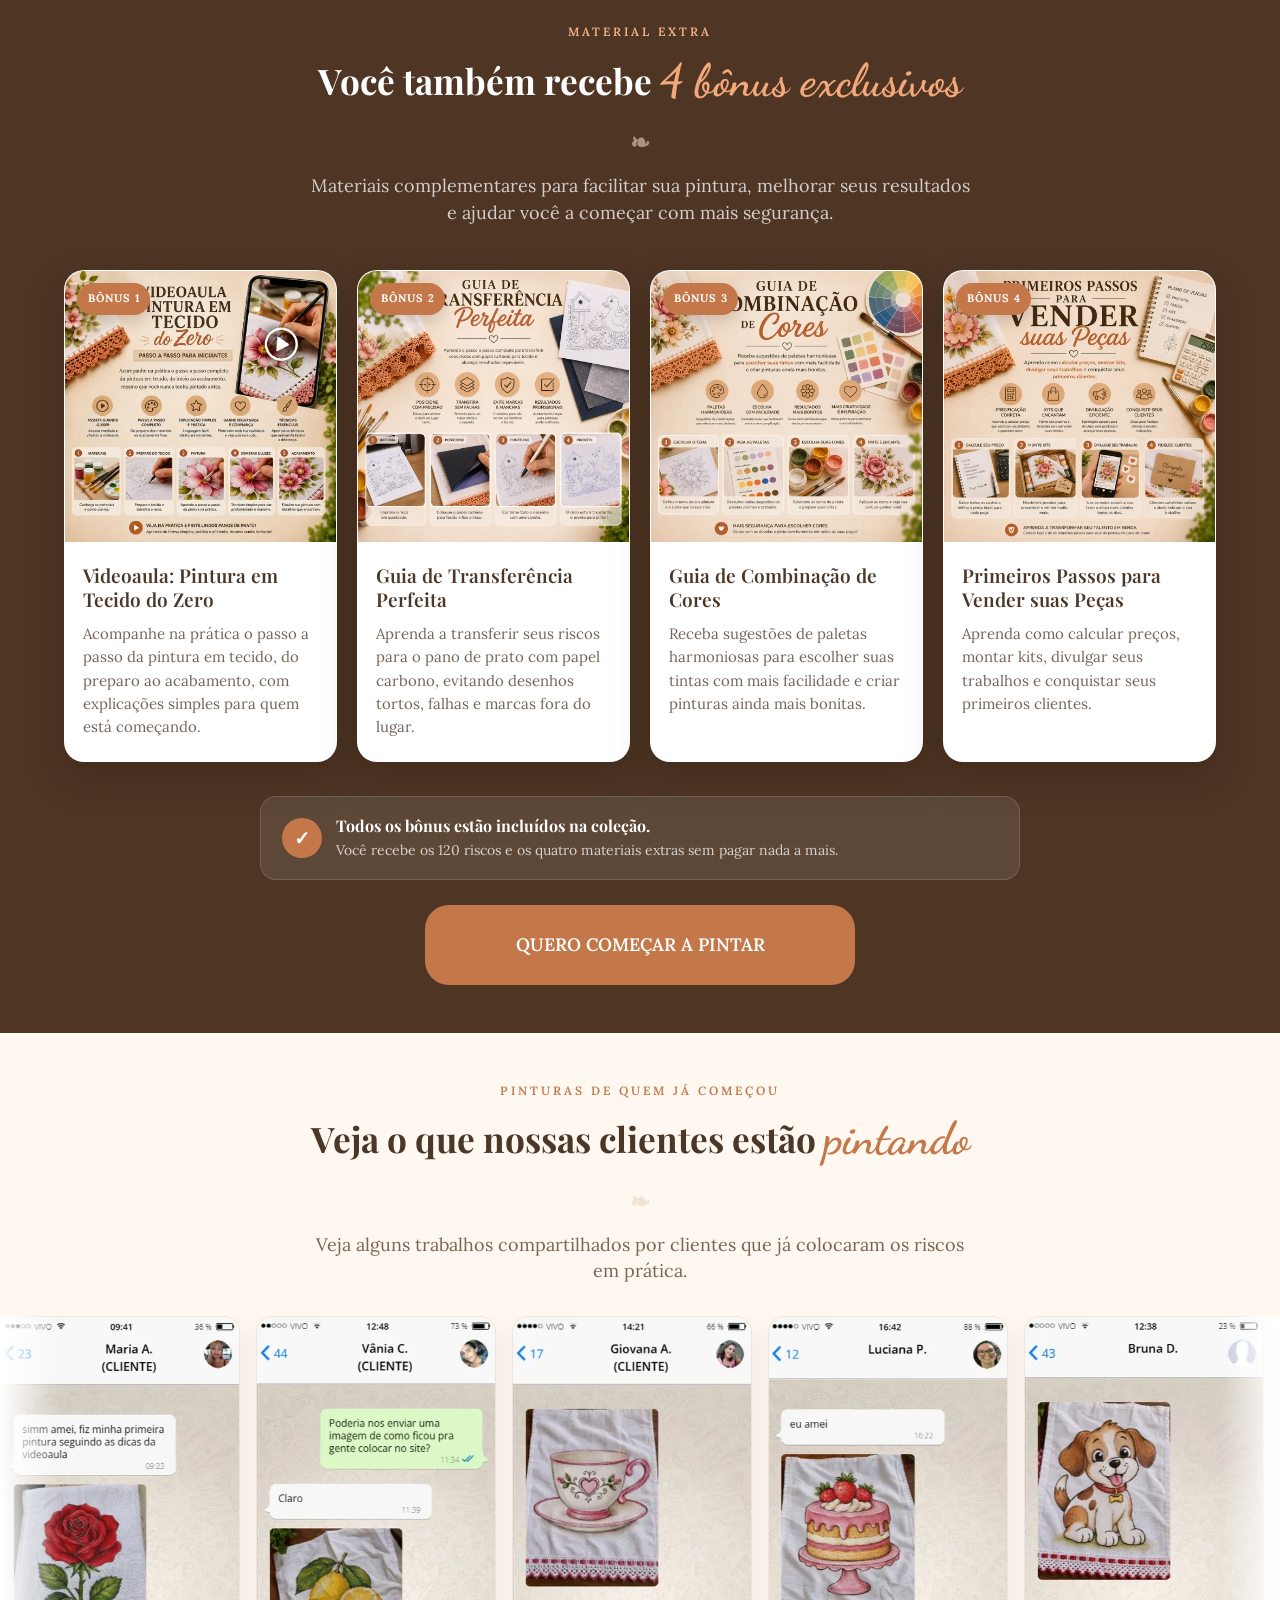
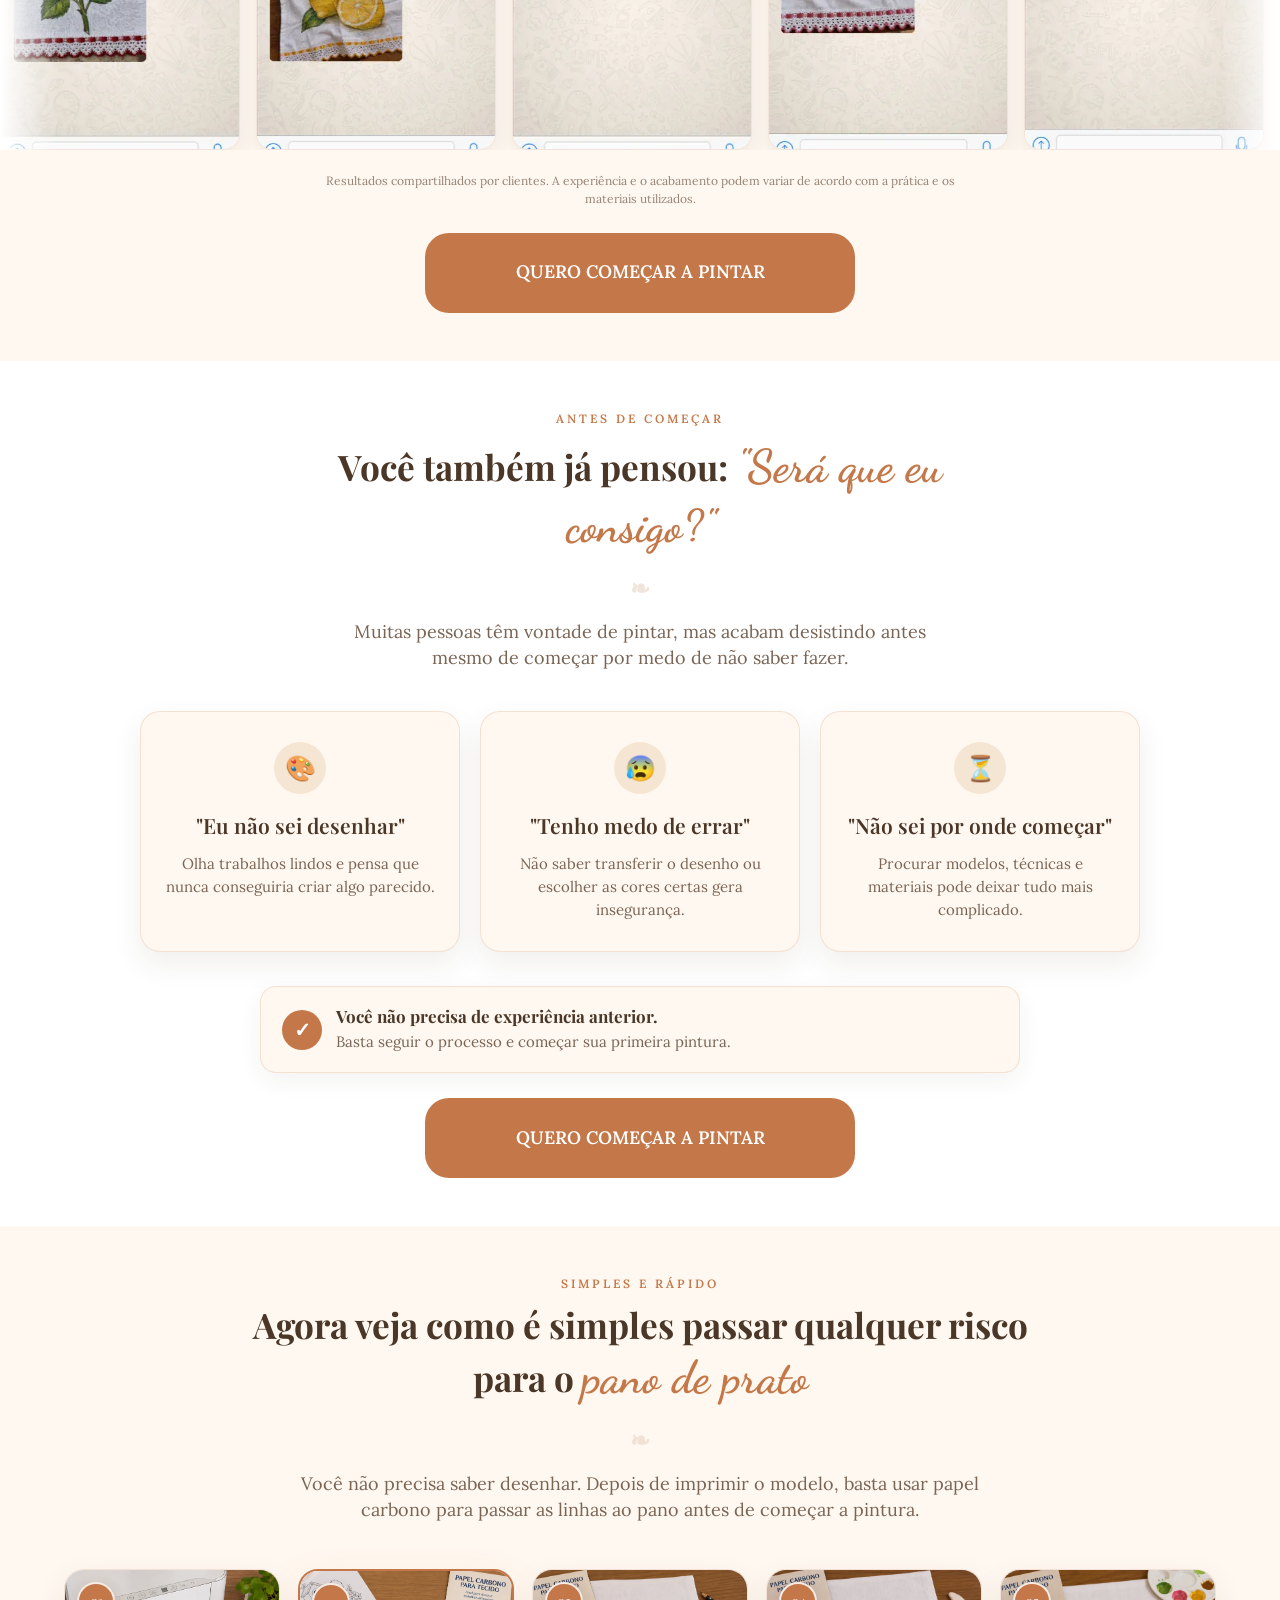
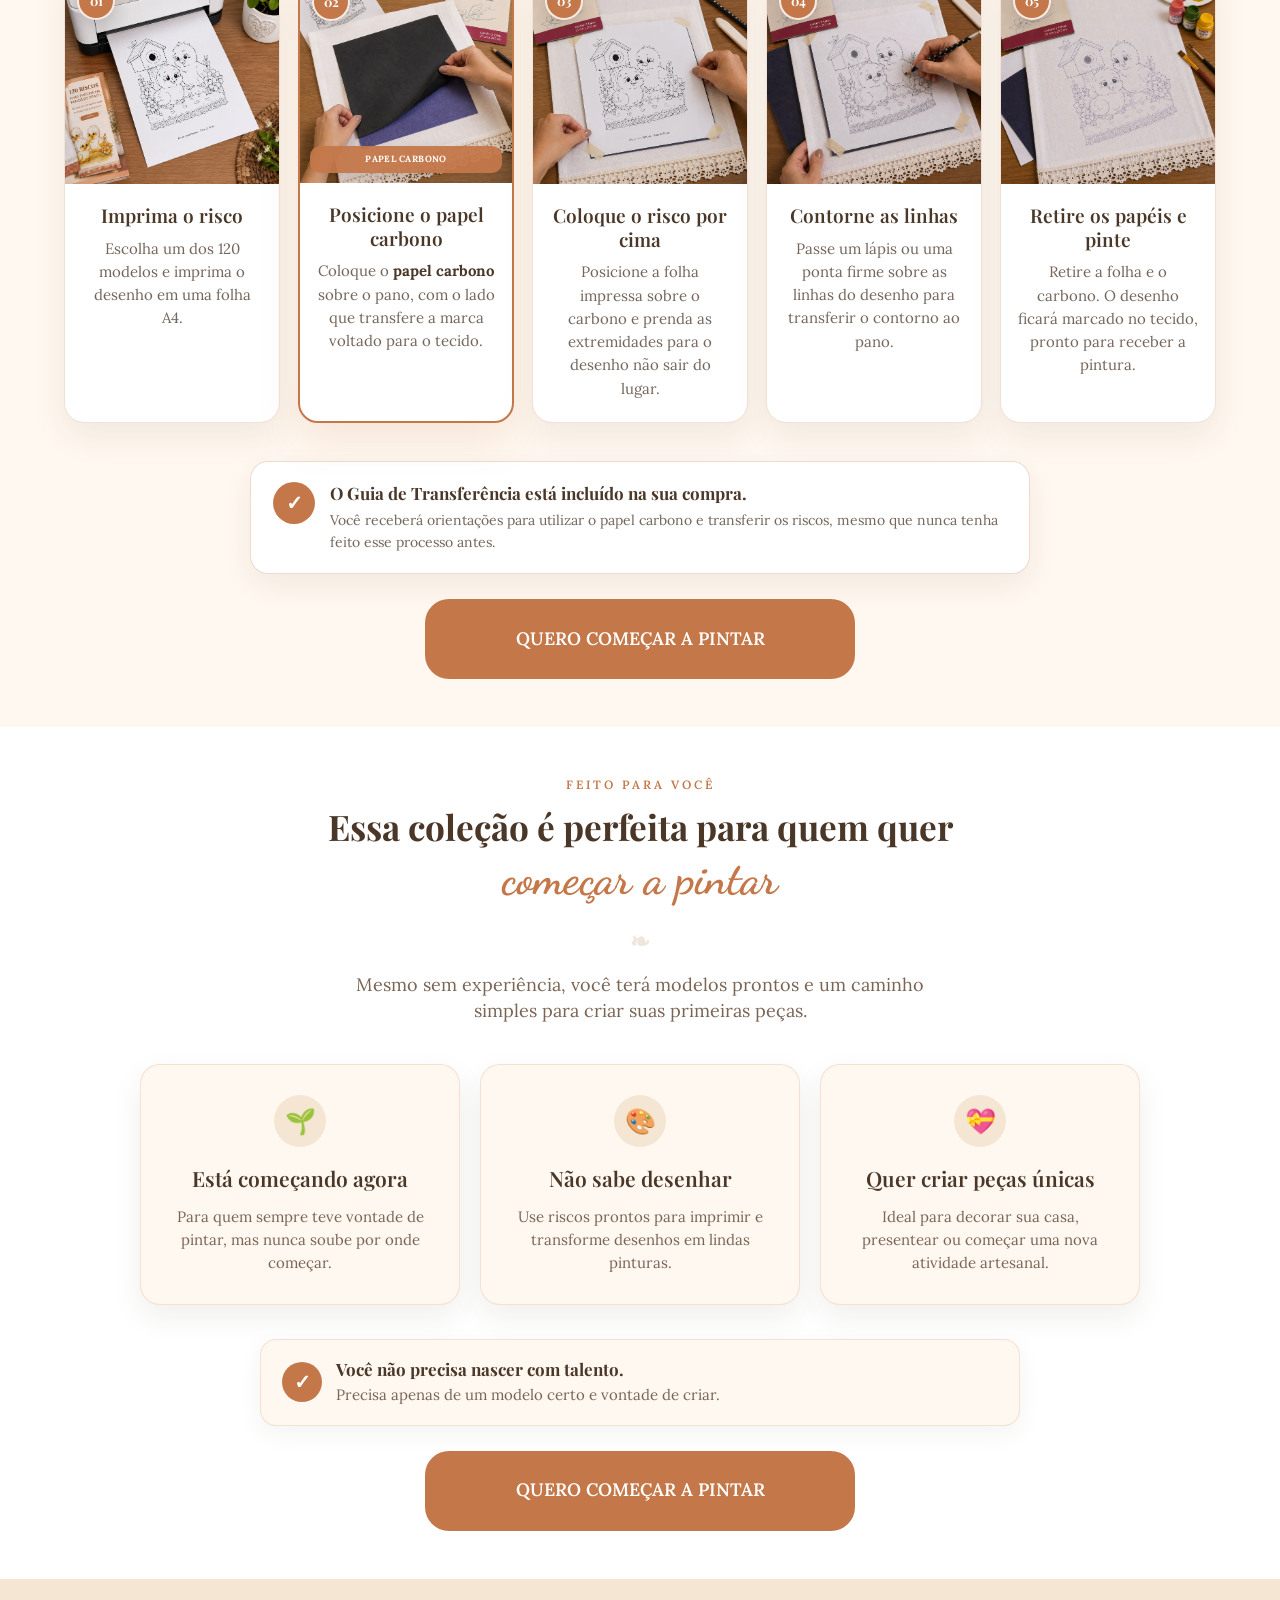
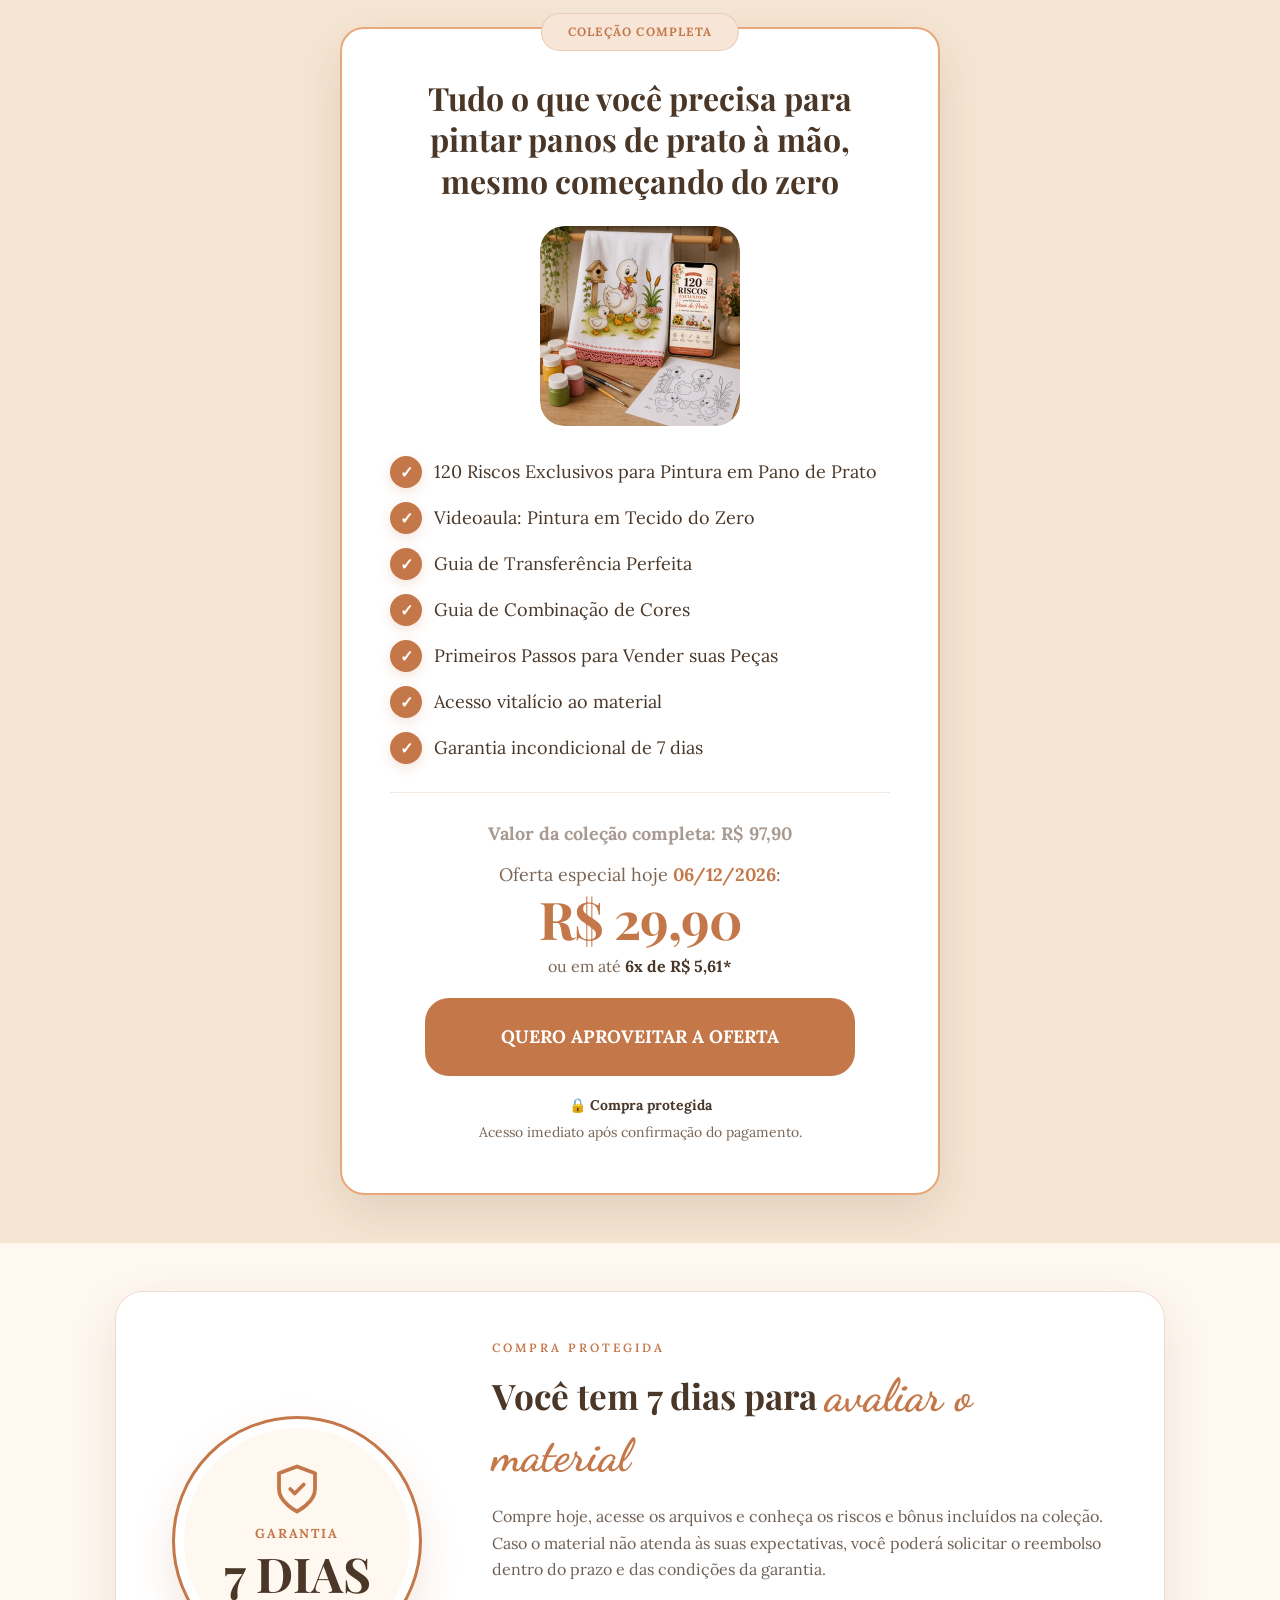
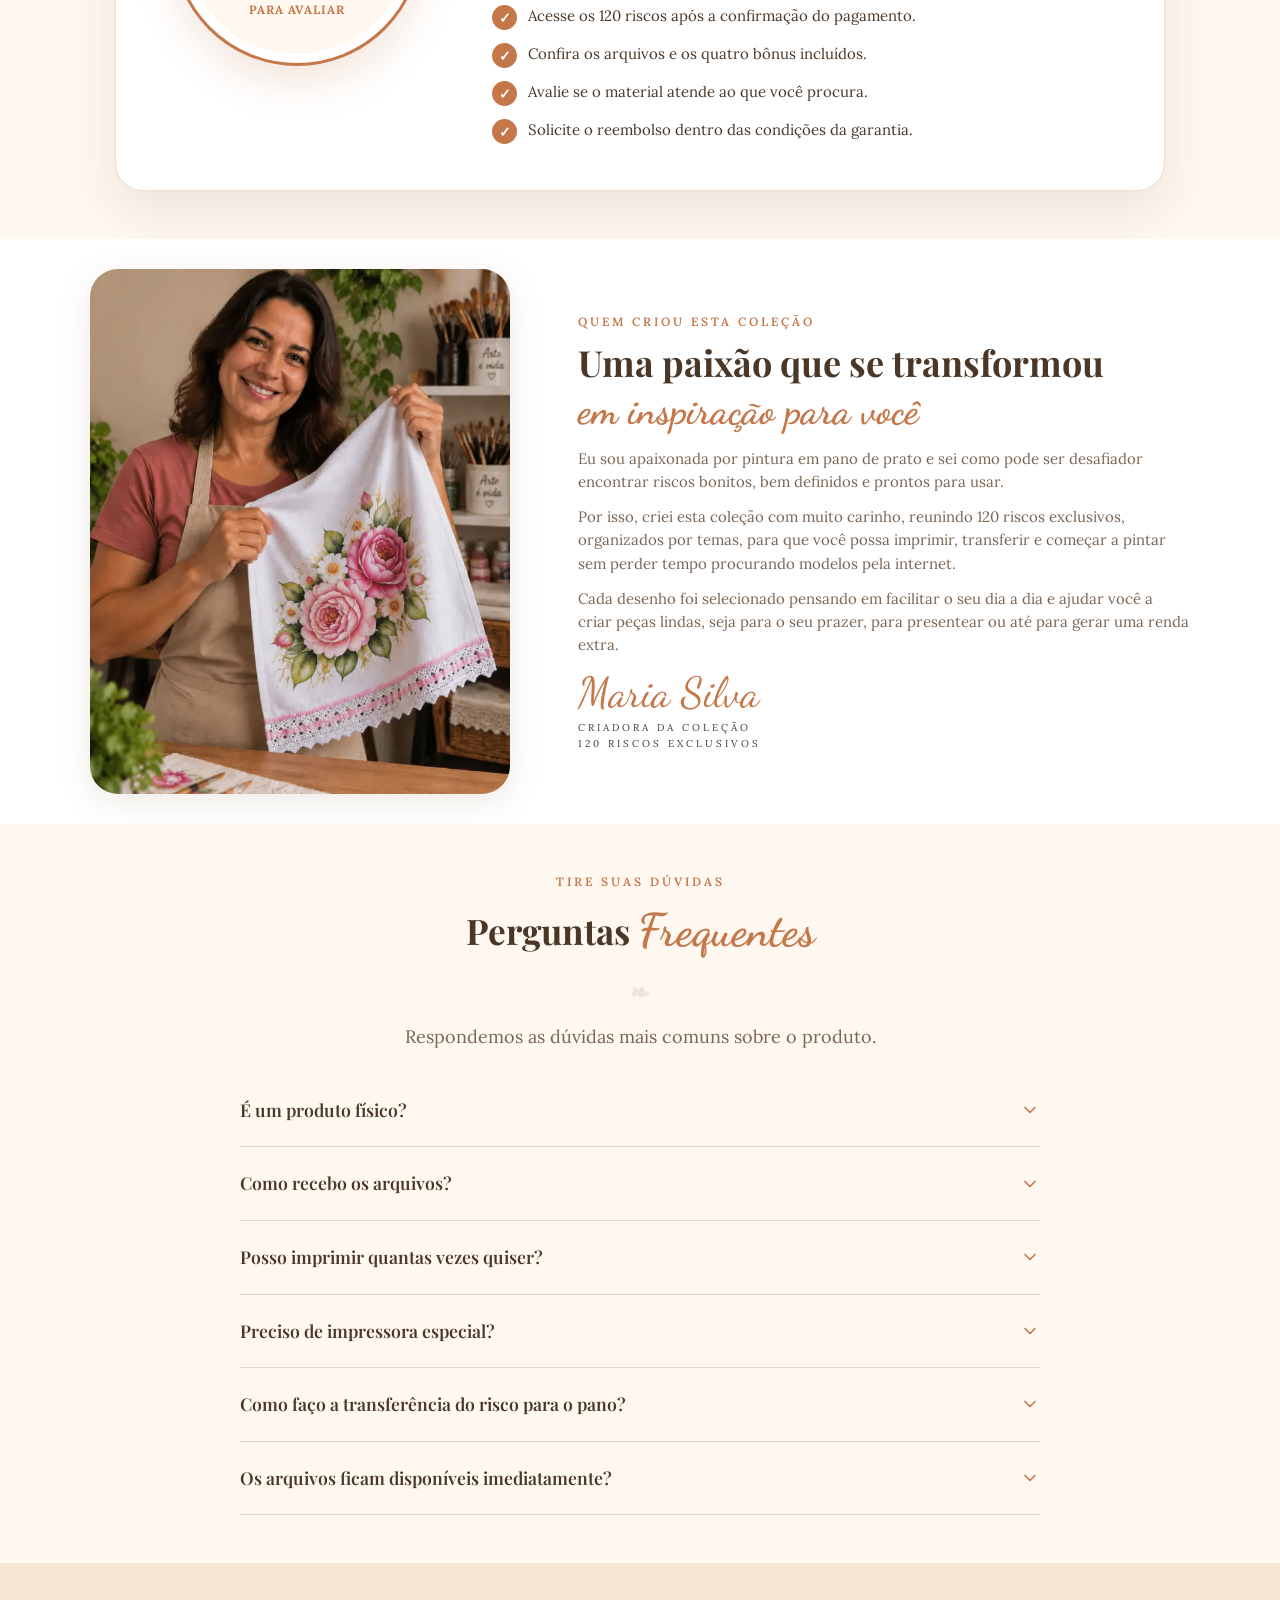
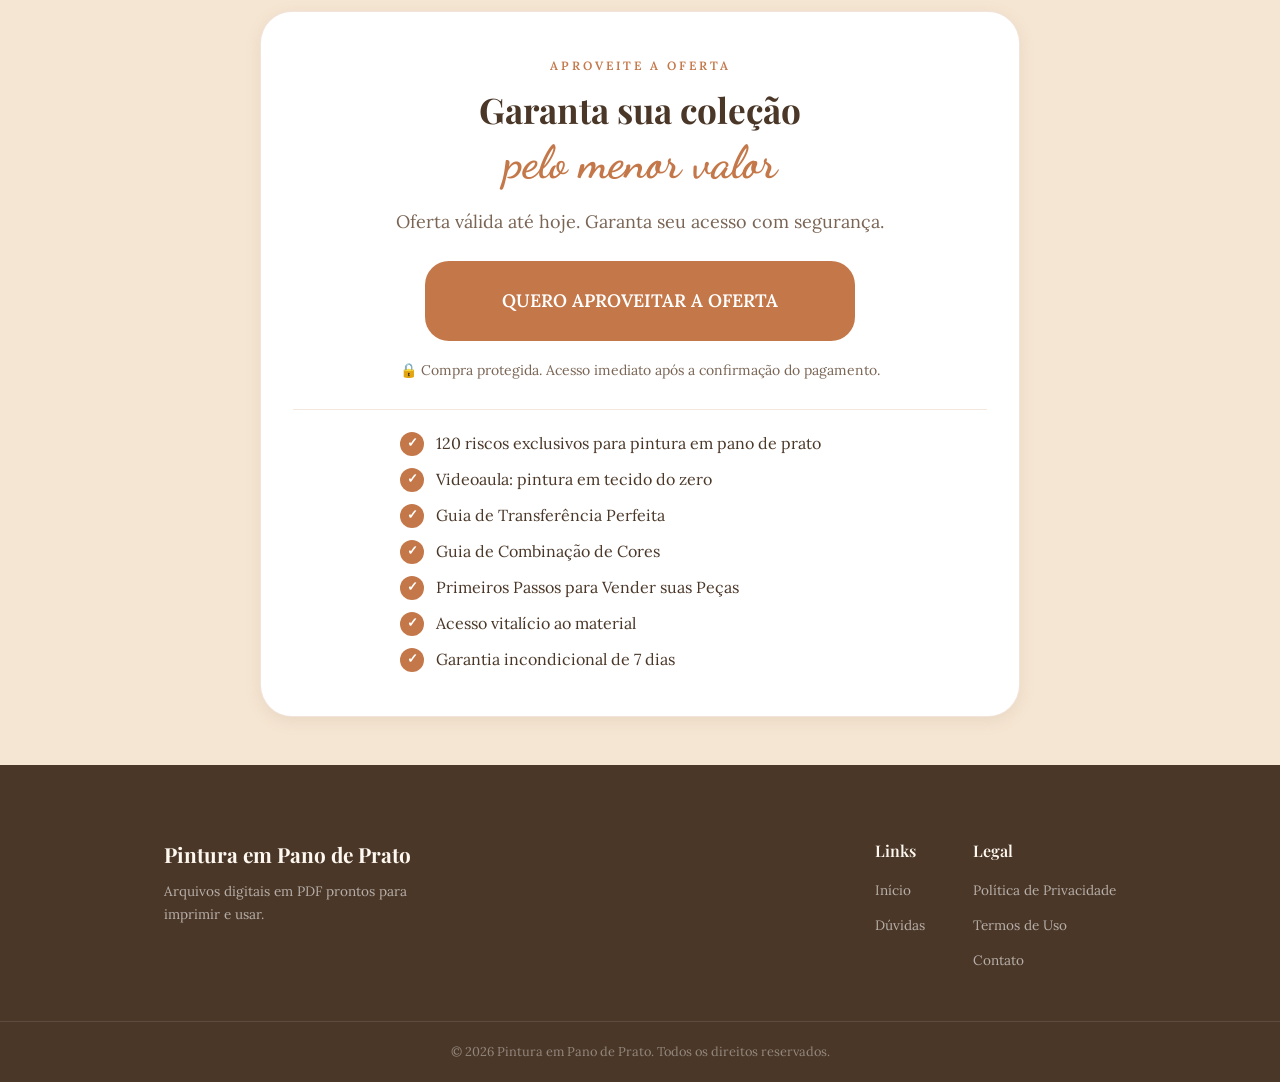
==== commit bbd2b9b8: "Update index.html" ====
--- a/index.html
+++ b/index.html
@@ -346,7 +346,7 @@
   content_category: 'Artesanato - Pintura em Tecido',
   content_ids: ['120-riscos-pano-de-prato'],
   content_type: 'product',
-  value: 37.90,
+  value: 29.90,
   currency: 'BRL'
 };
 
@@ -2516,7 +2516,7 @@
 
         <div class="final-offer-current-price">
 
-            R$ 37,90
+            R$ 29,90
 
         </div>
 
@@ -2528,7 +2528,7 @@
             ou em até
 
             <strong>
-                6x de R$ 7,11*
+                6x de R$ 5,61*
             </strong>
 
 
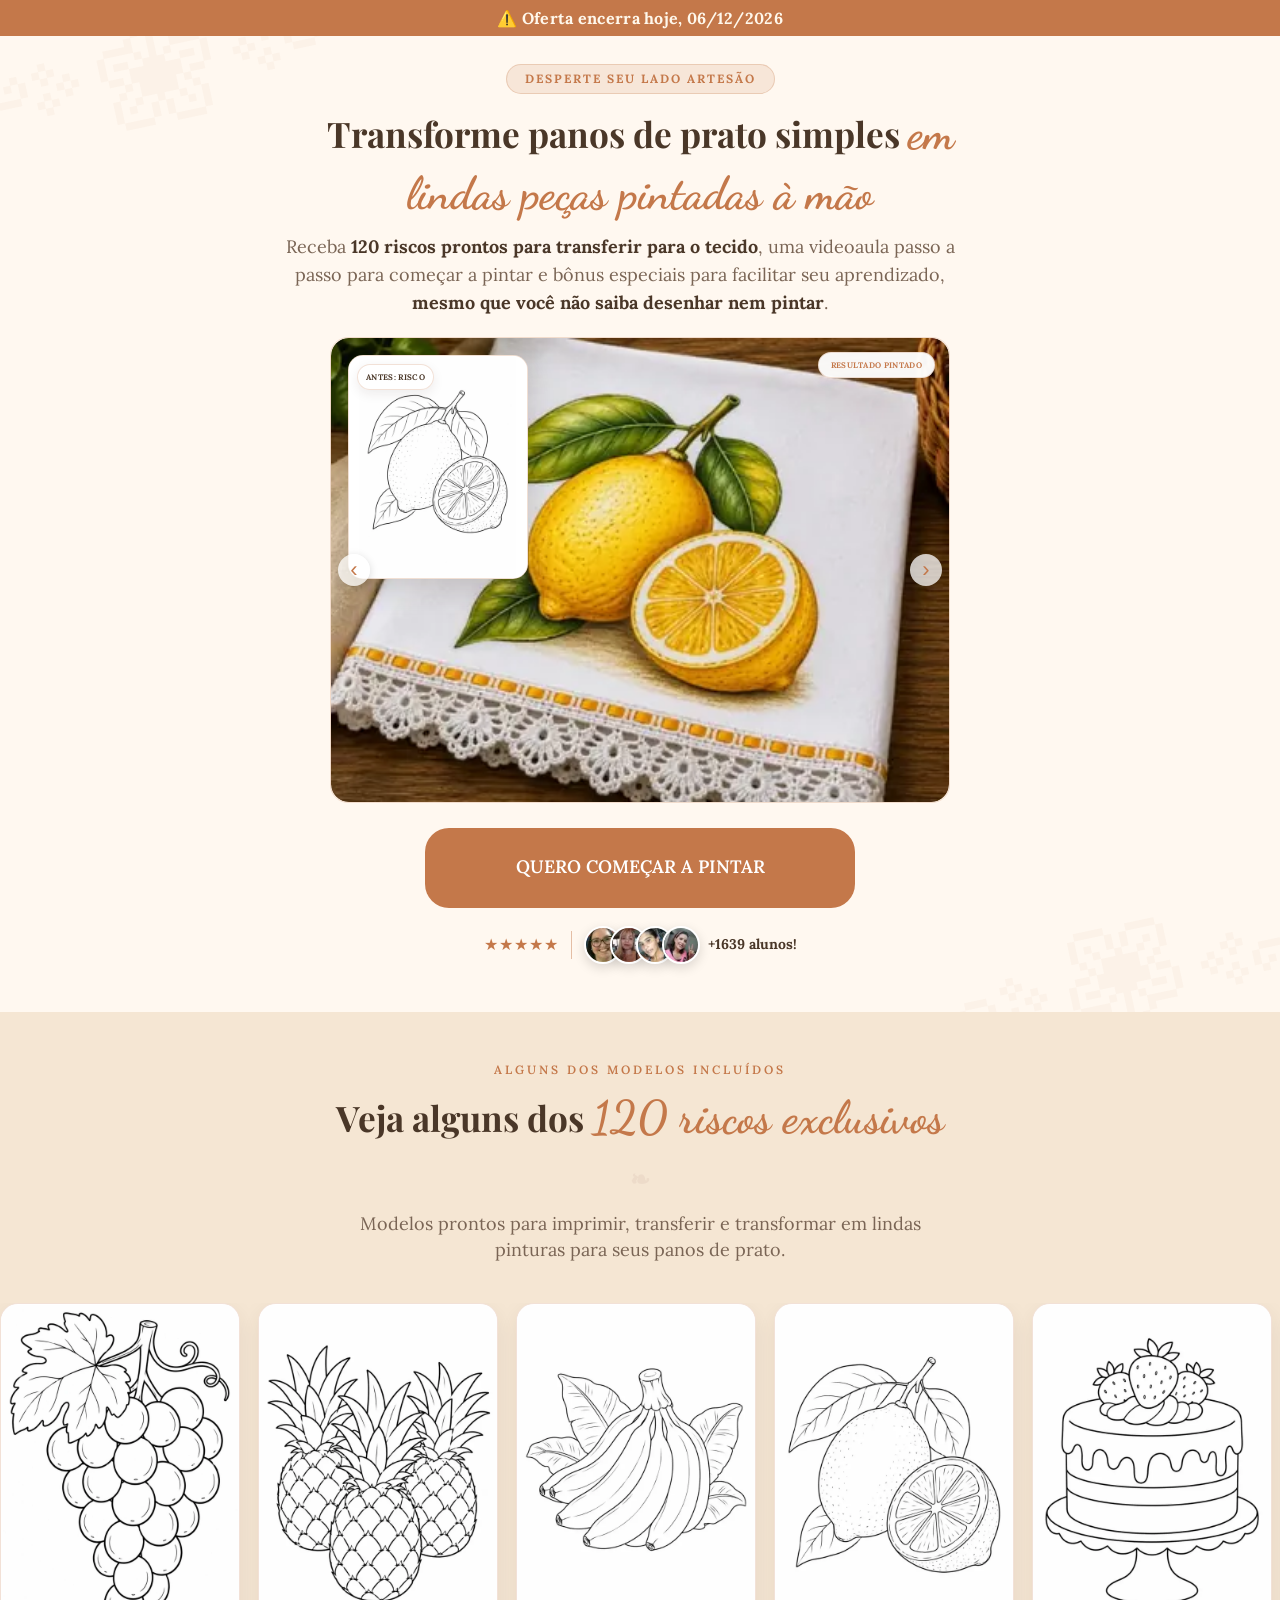
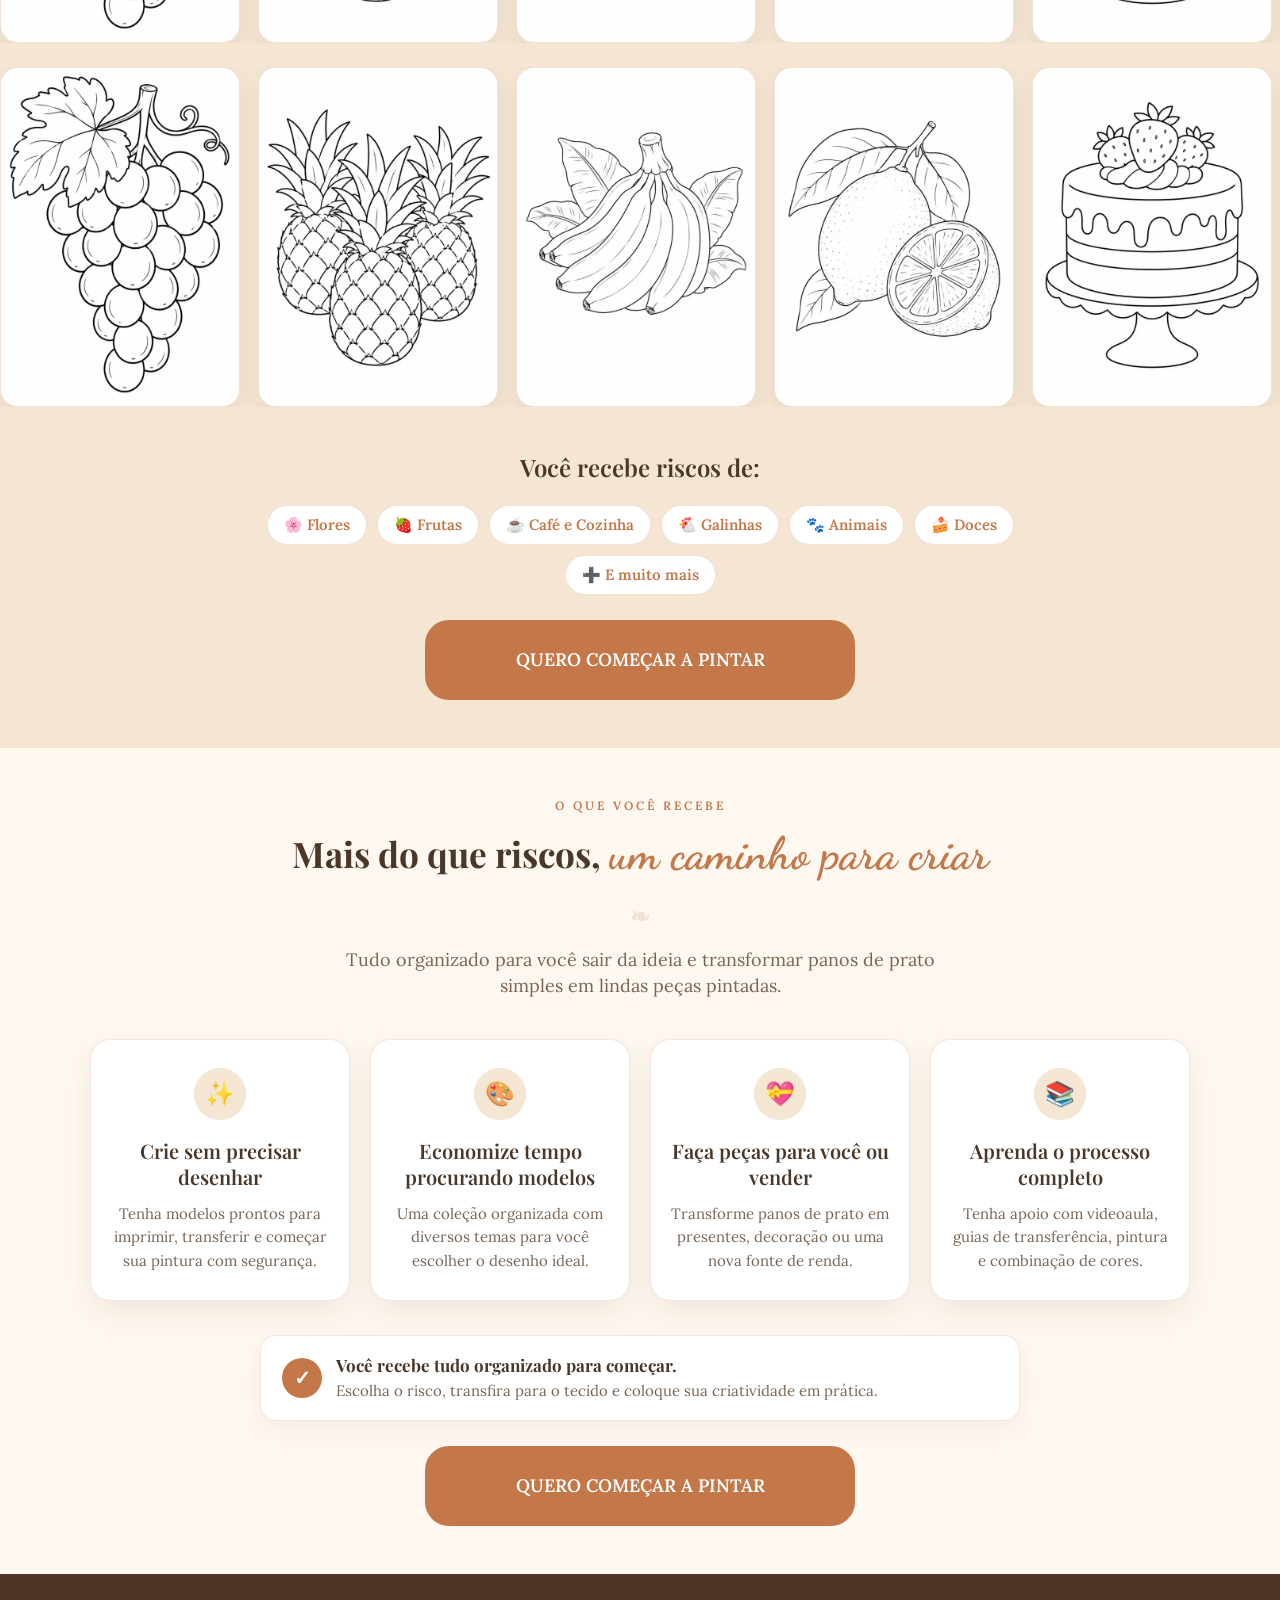
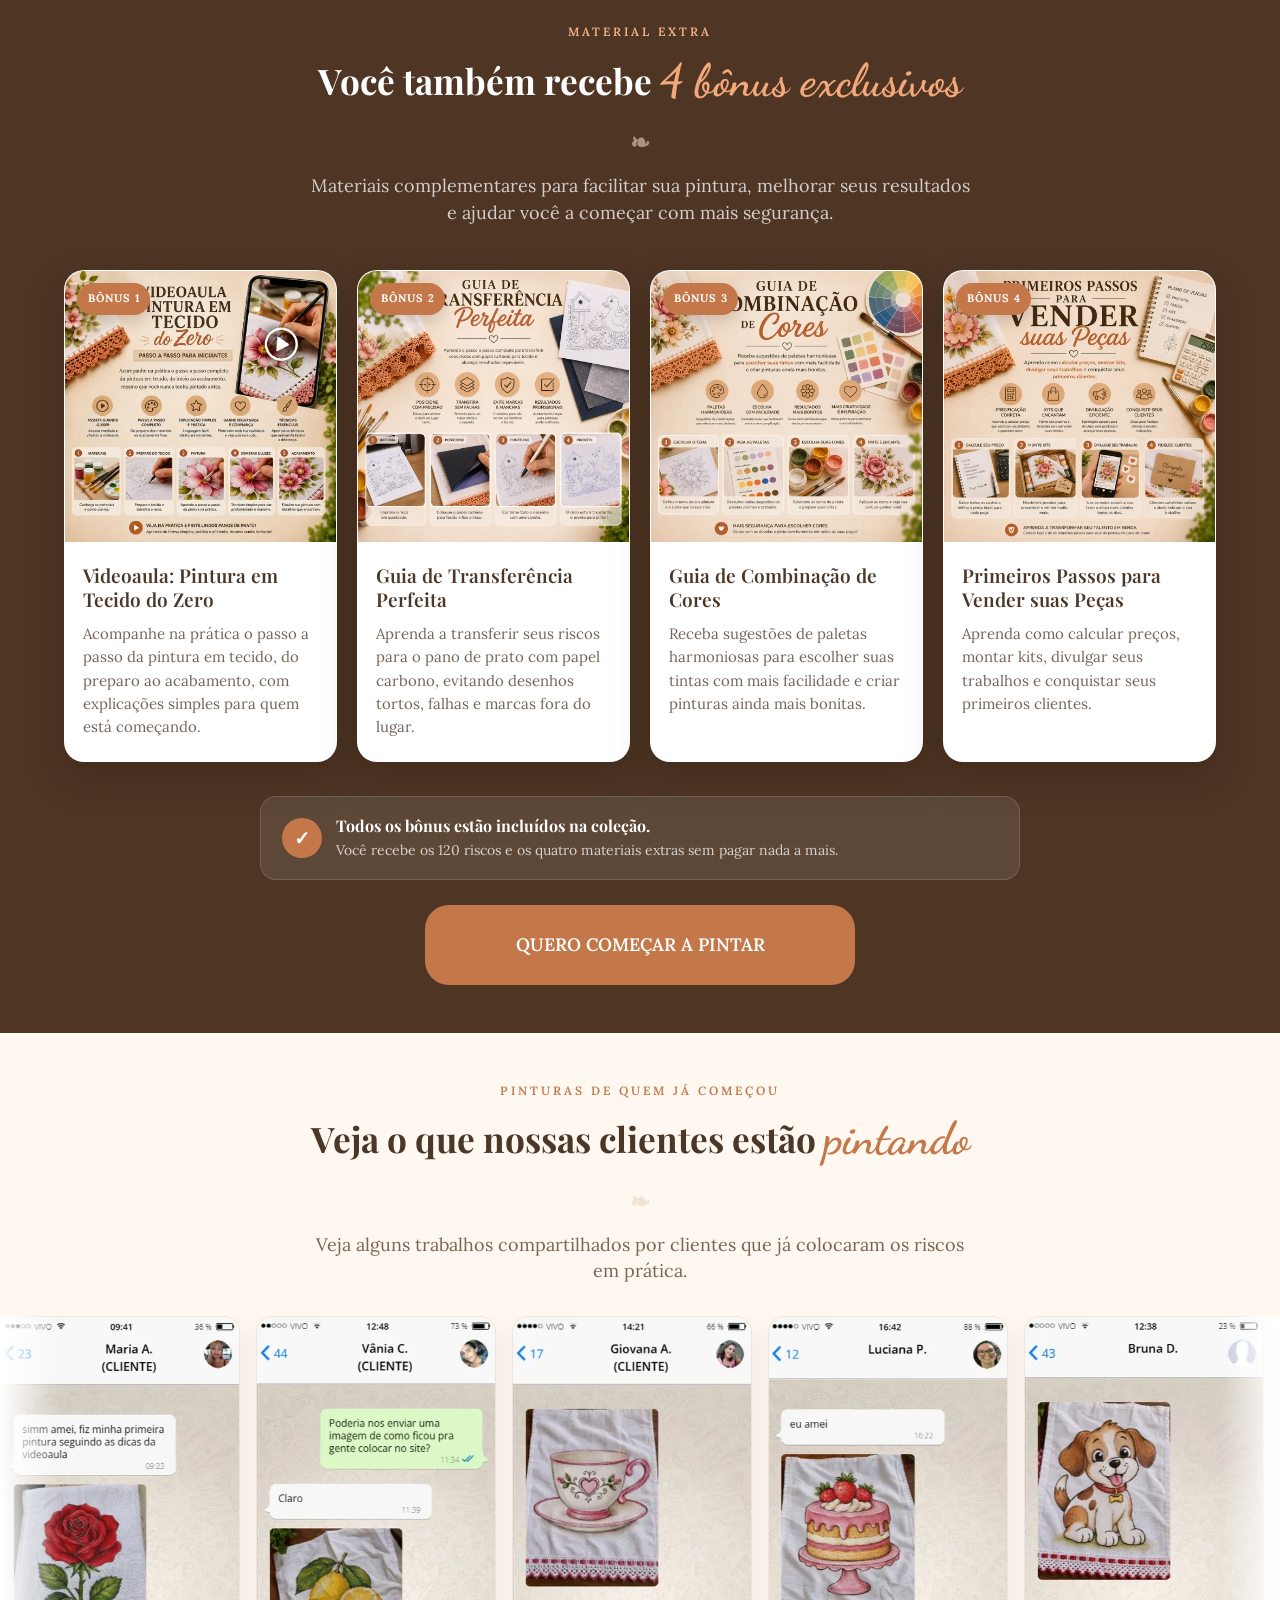
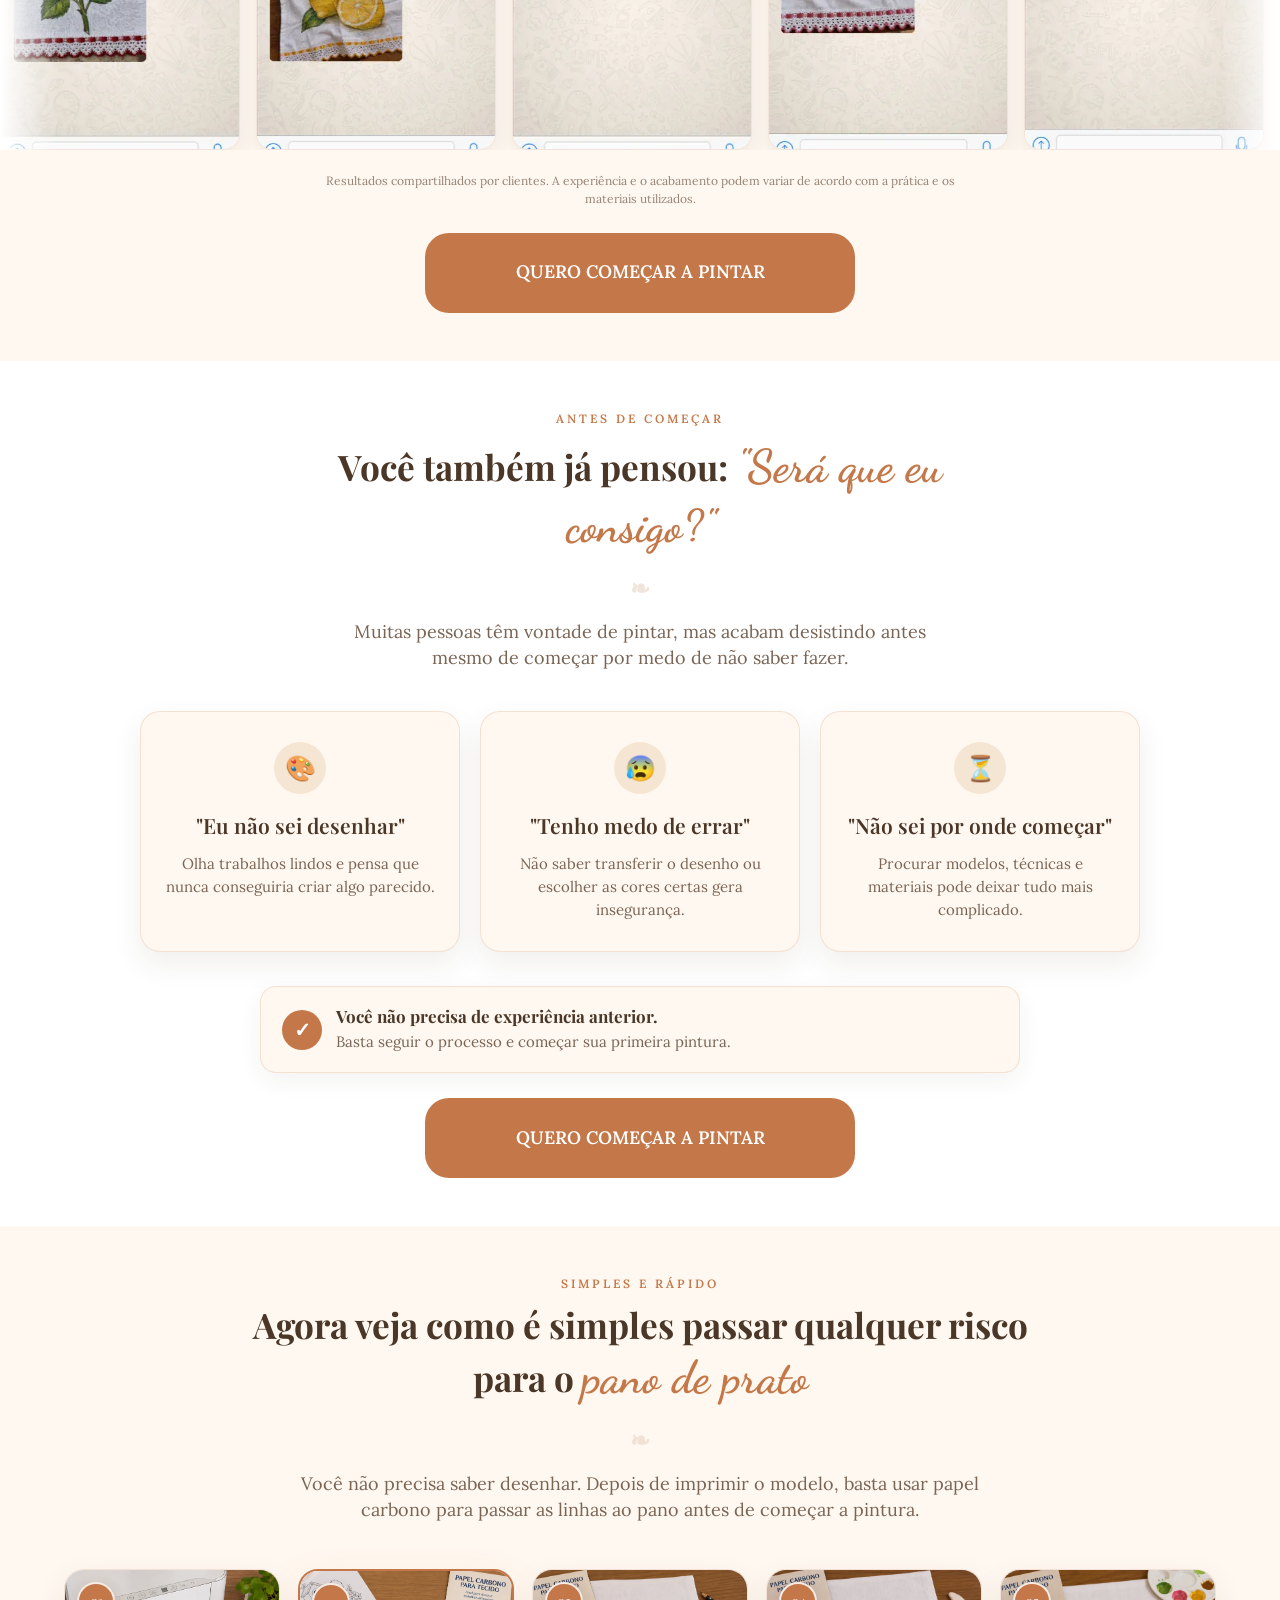
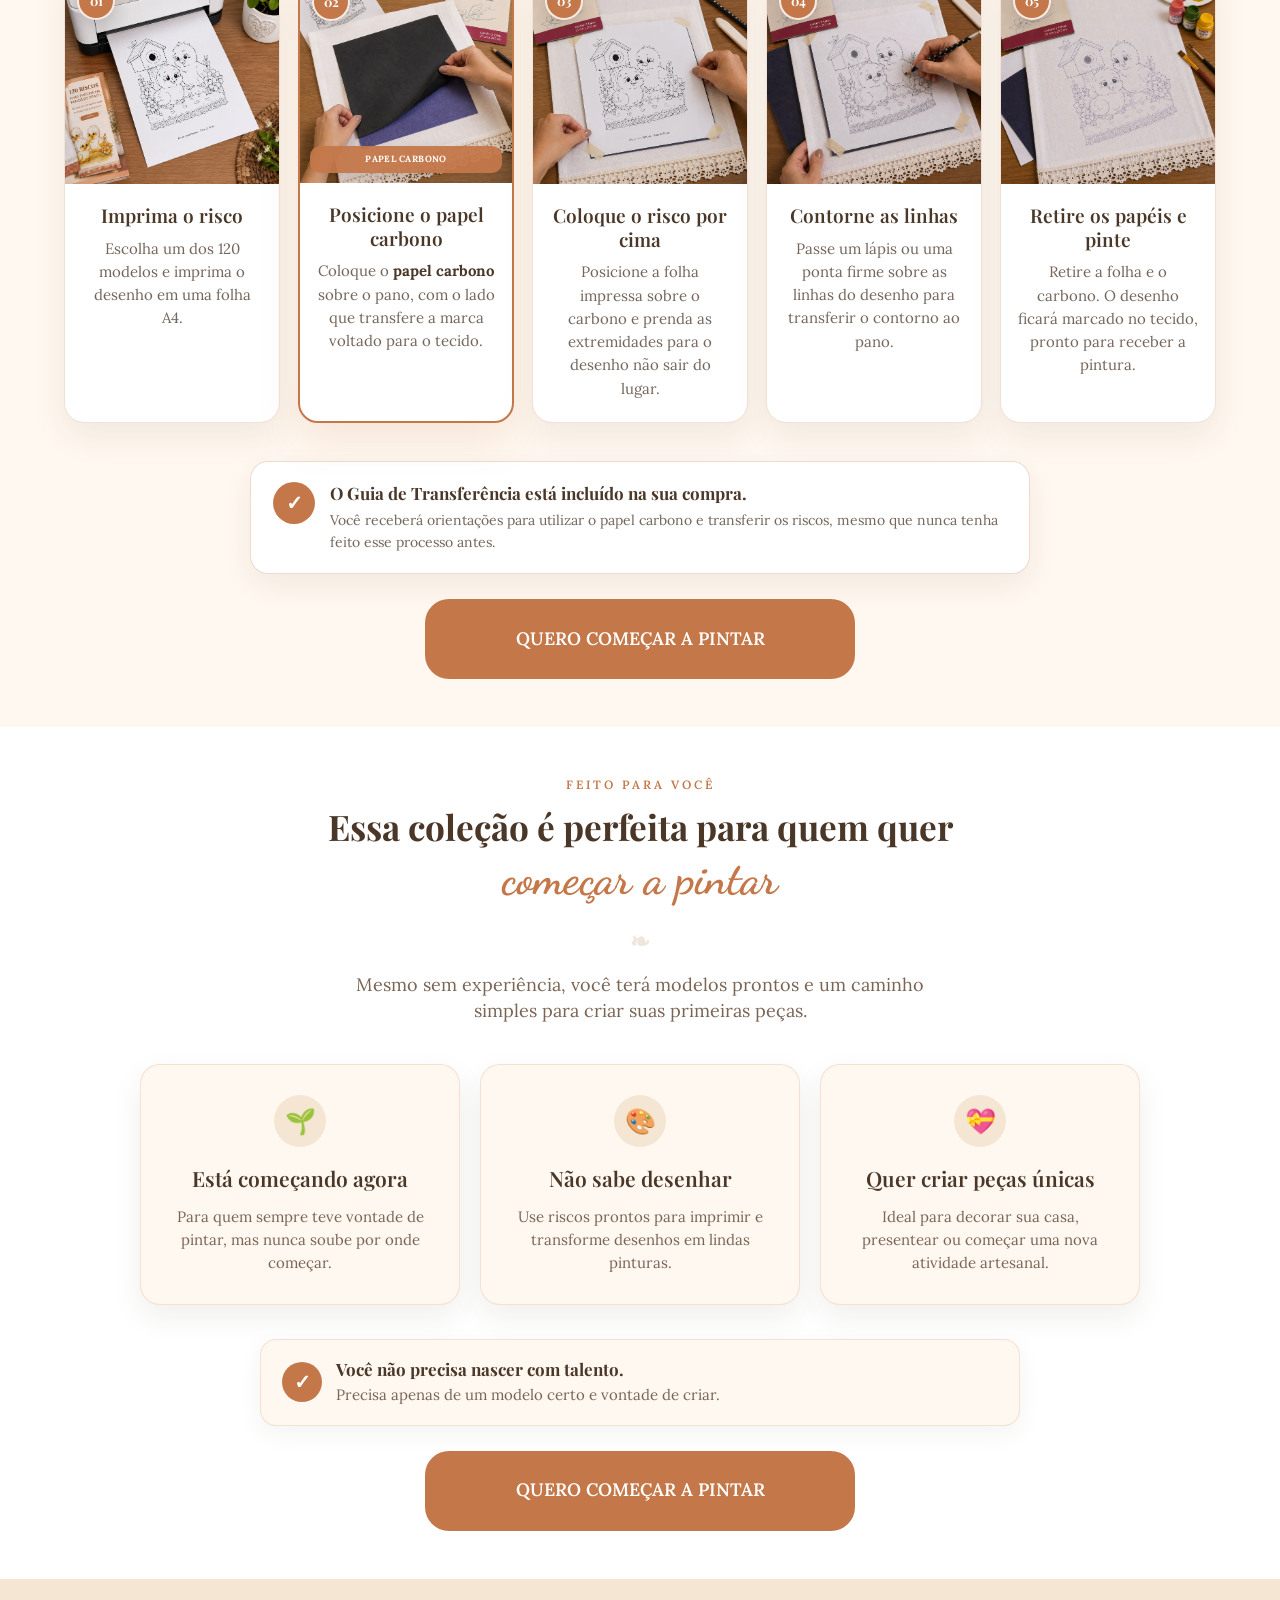
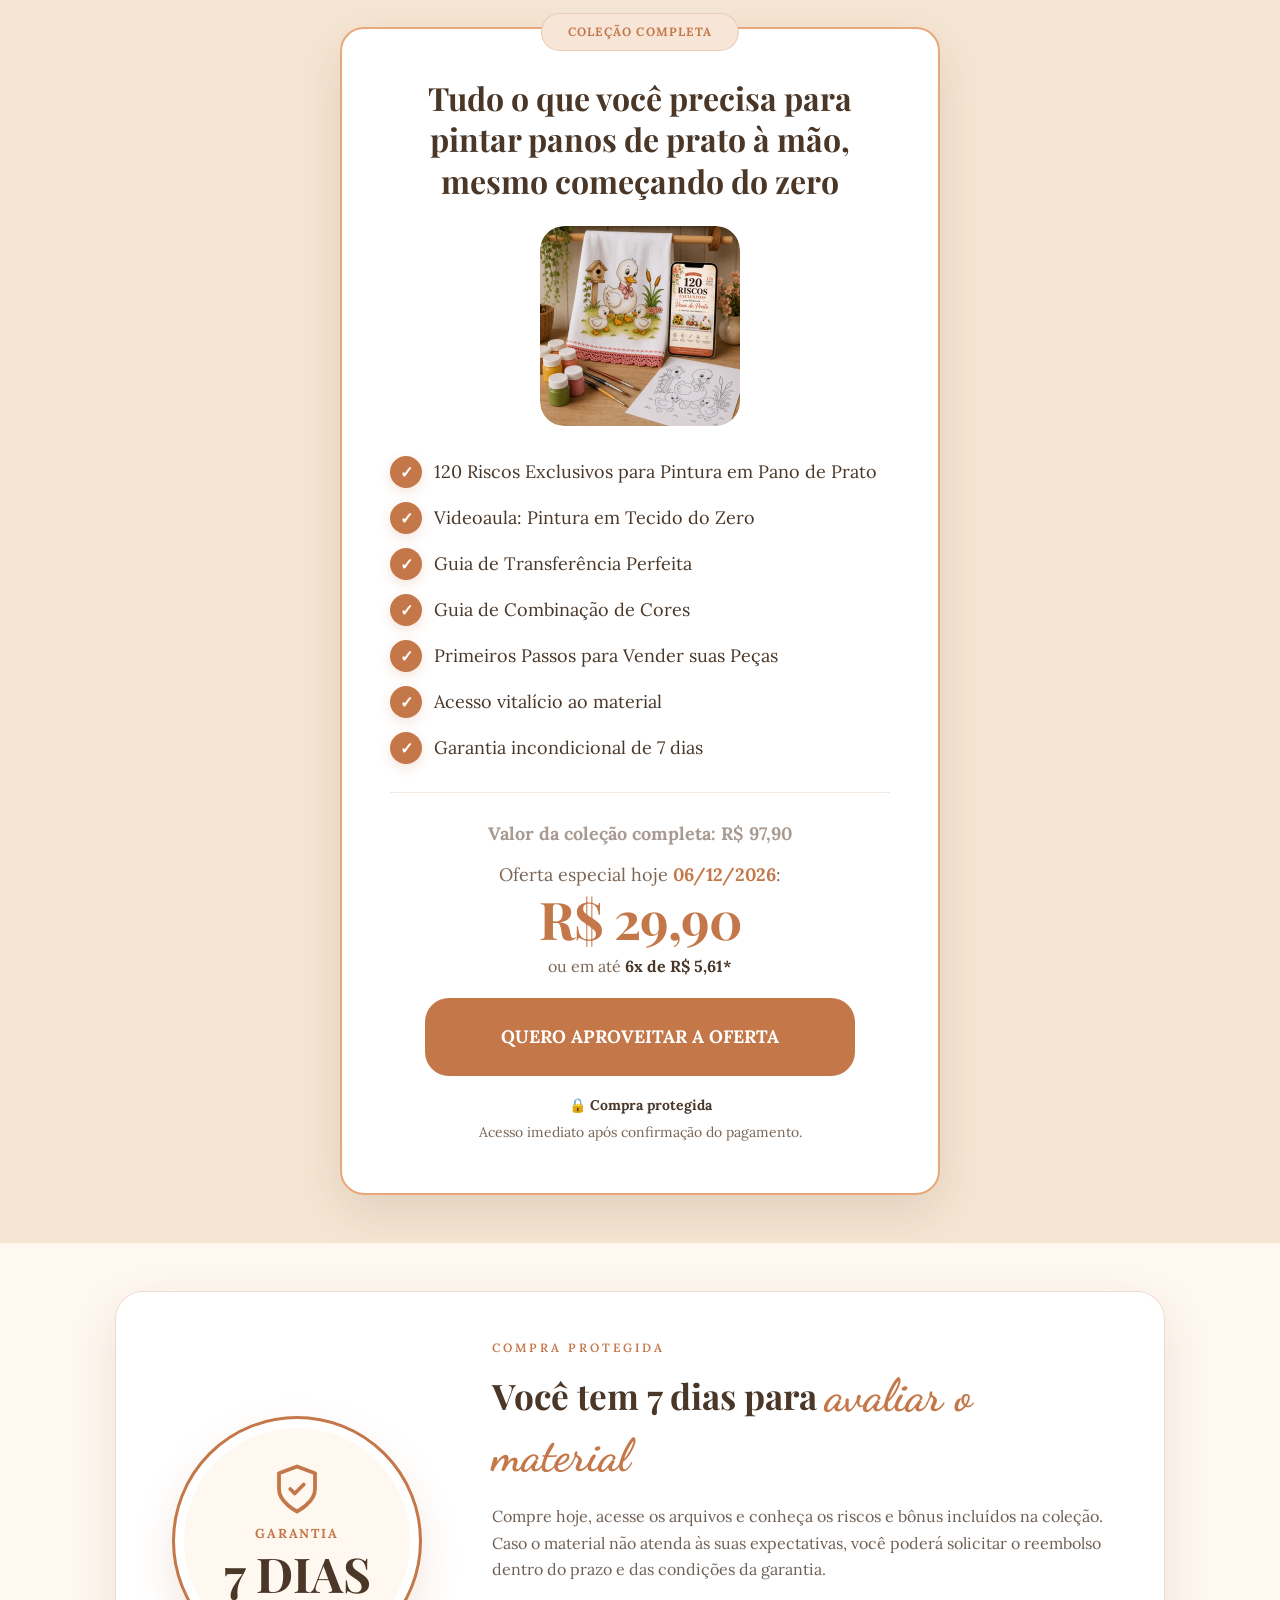
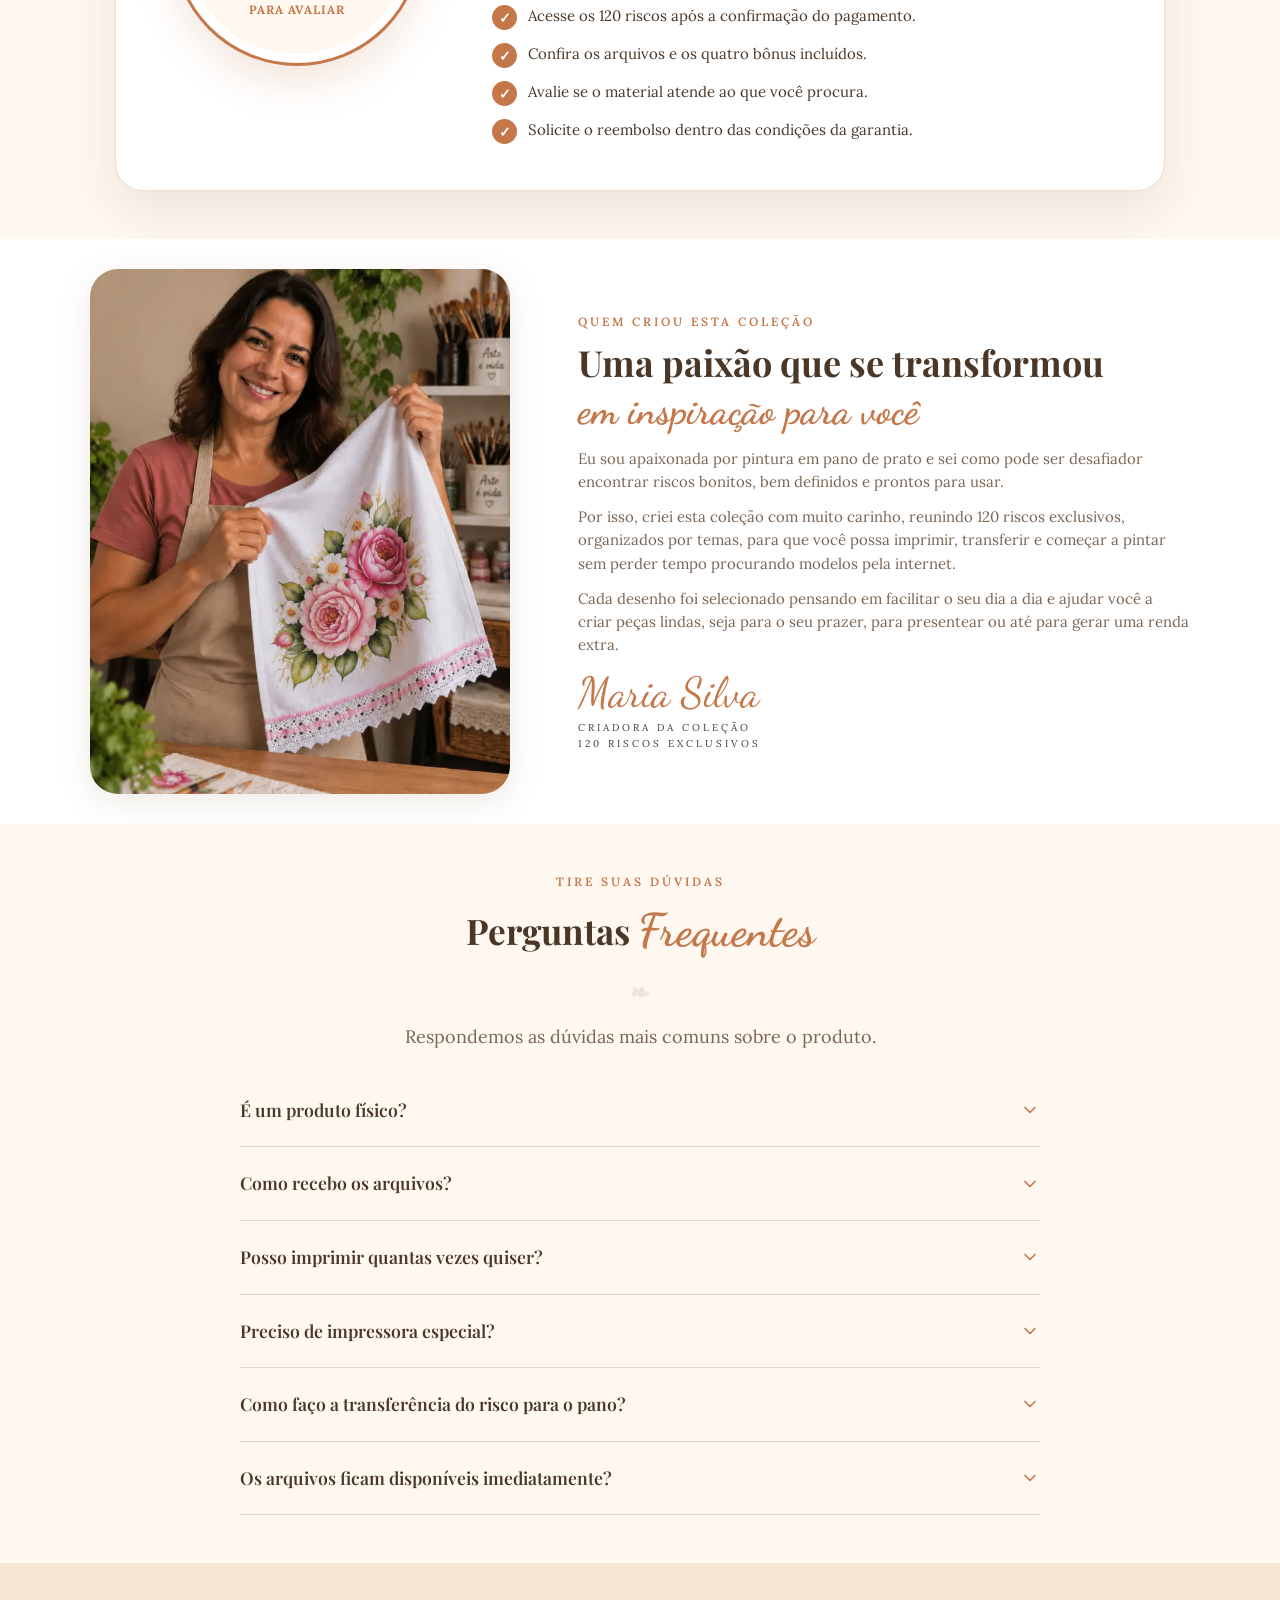
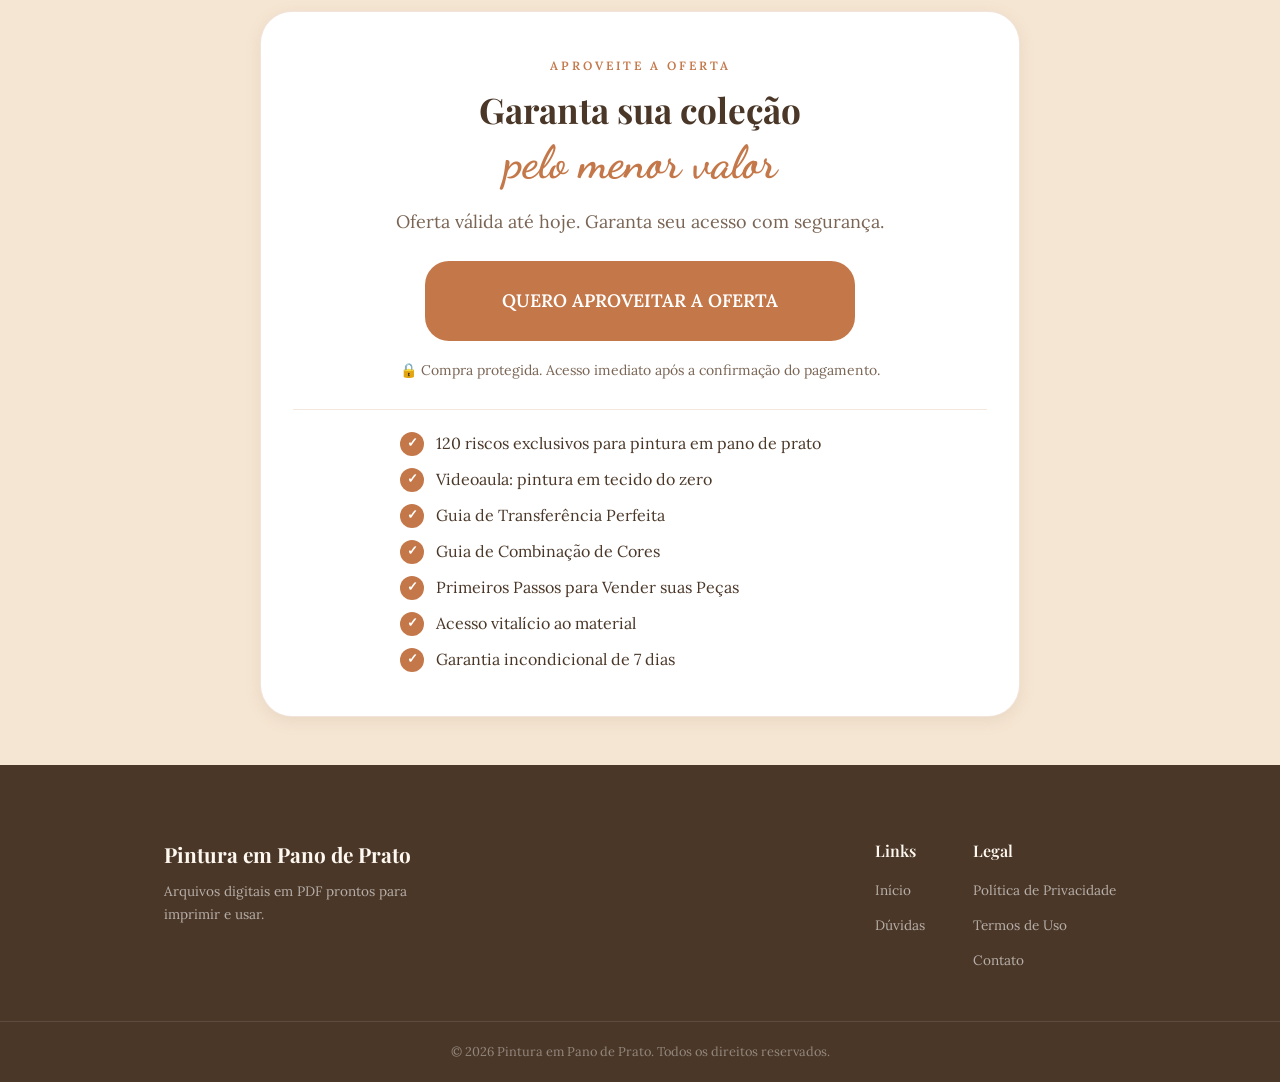
==== commit 3f4f1585: "Update index.html" ====
--- a/index.html
+++ b/index.html
@@ -1184,12 +1184,7 @@
 
 
                 <span>
-                    🎄 Natal
-                </span>
-
-
-                <span>
-                    🐰 Páscoa
+                    ➕ E muito mais
                 </span>
 
 
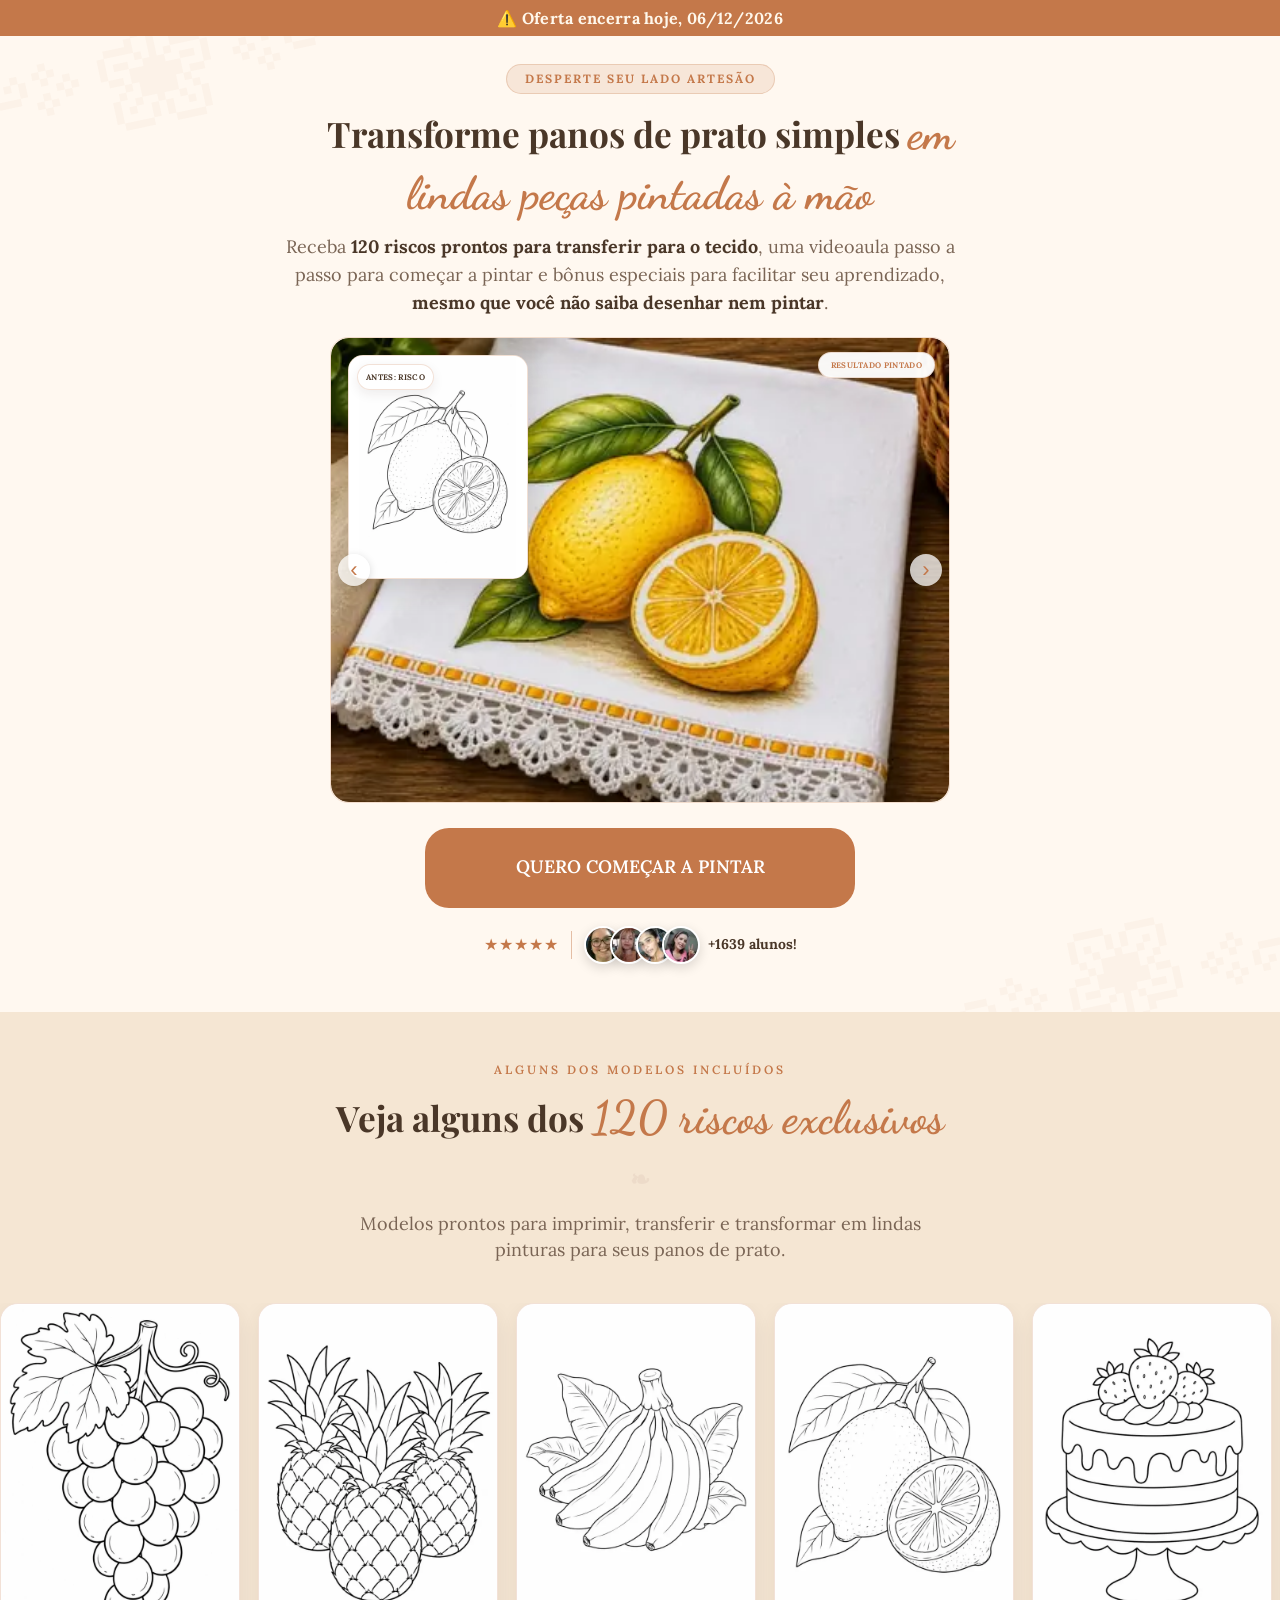
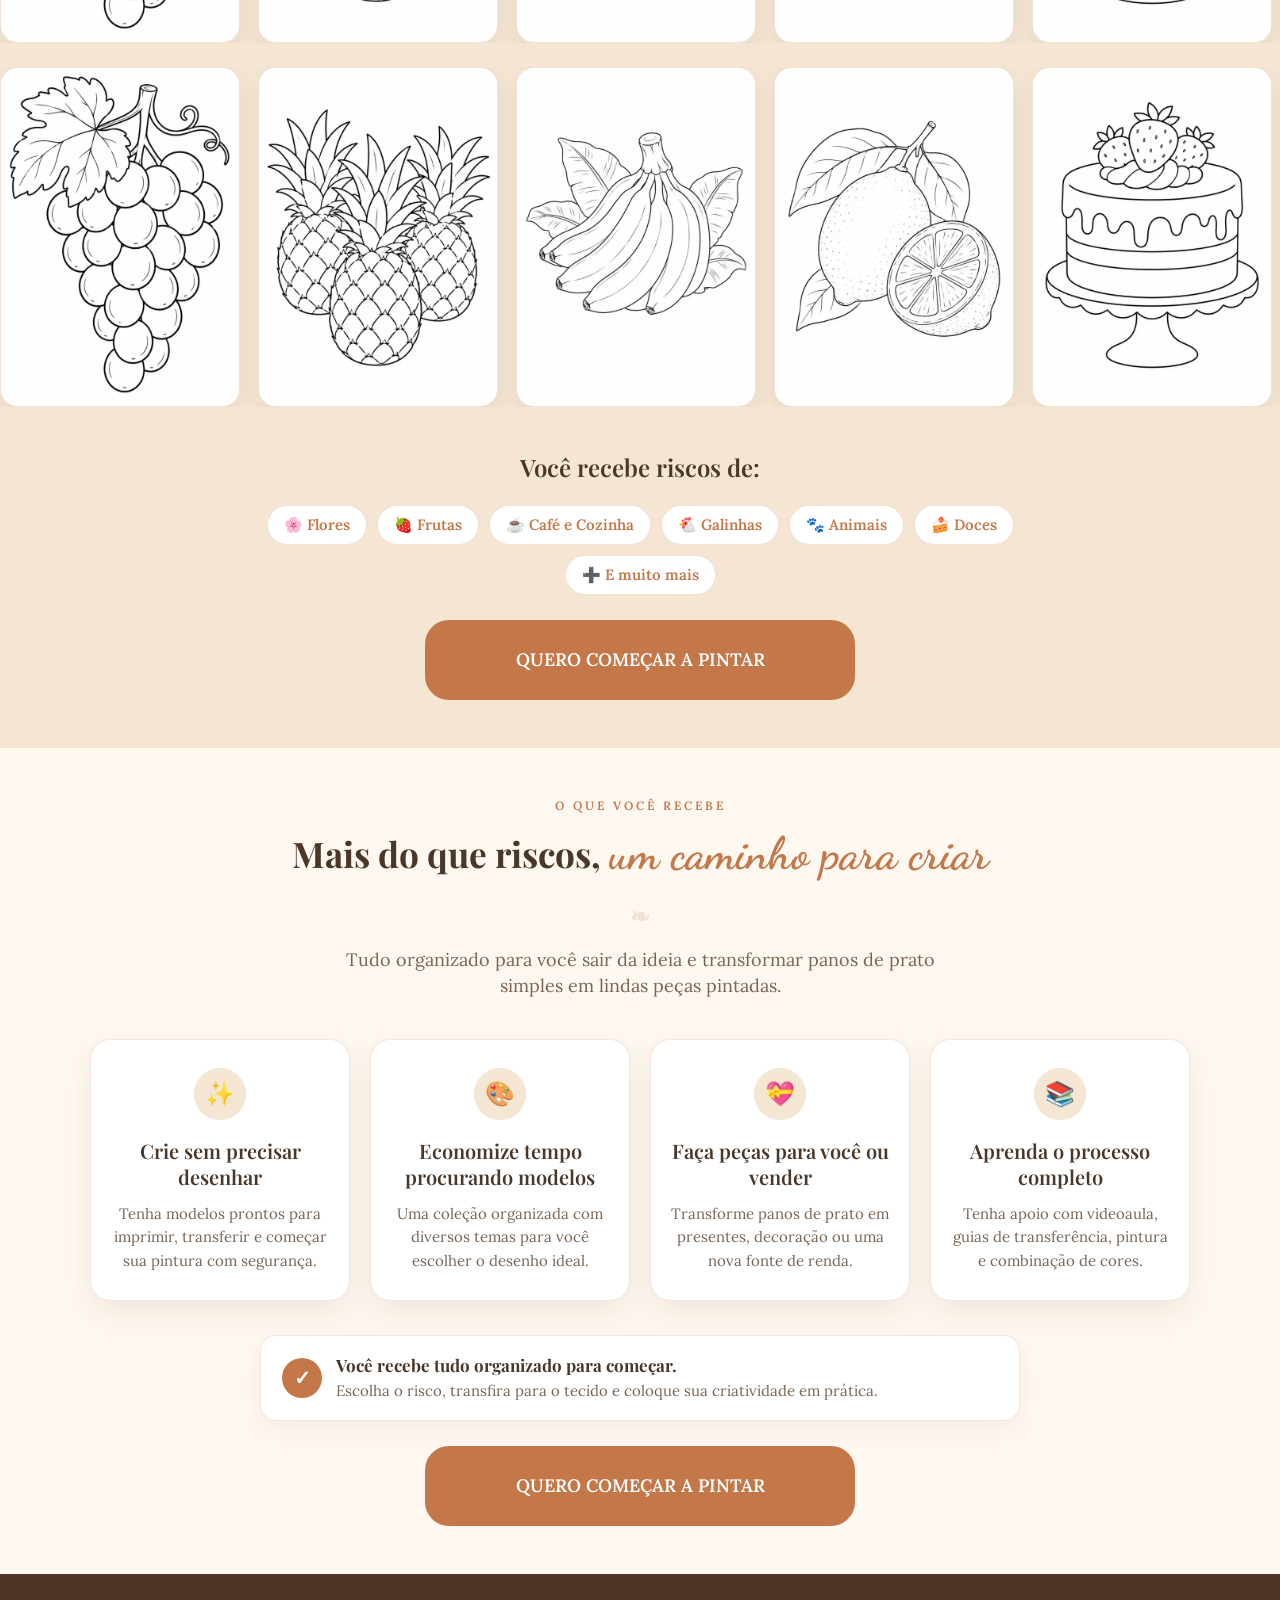
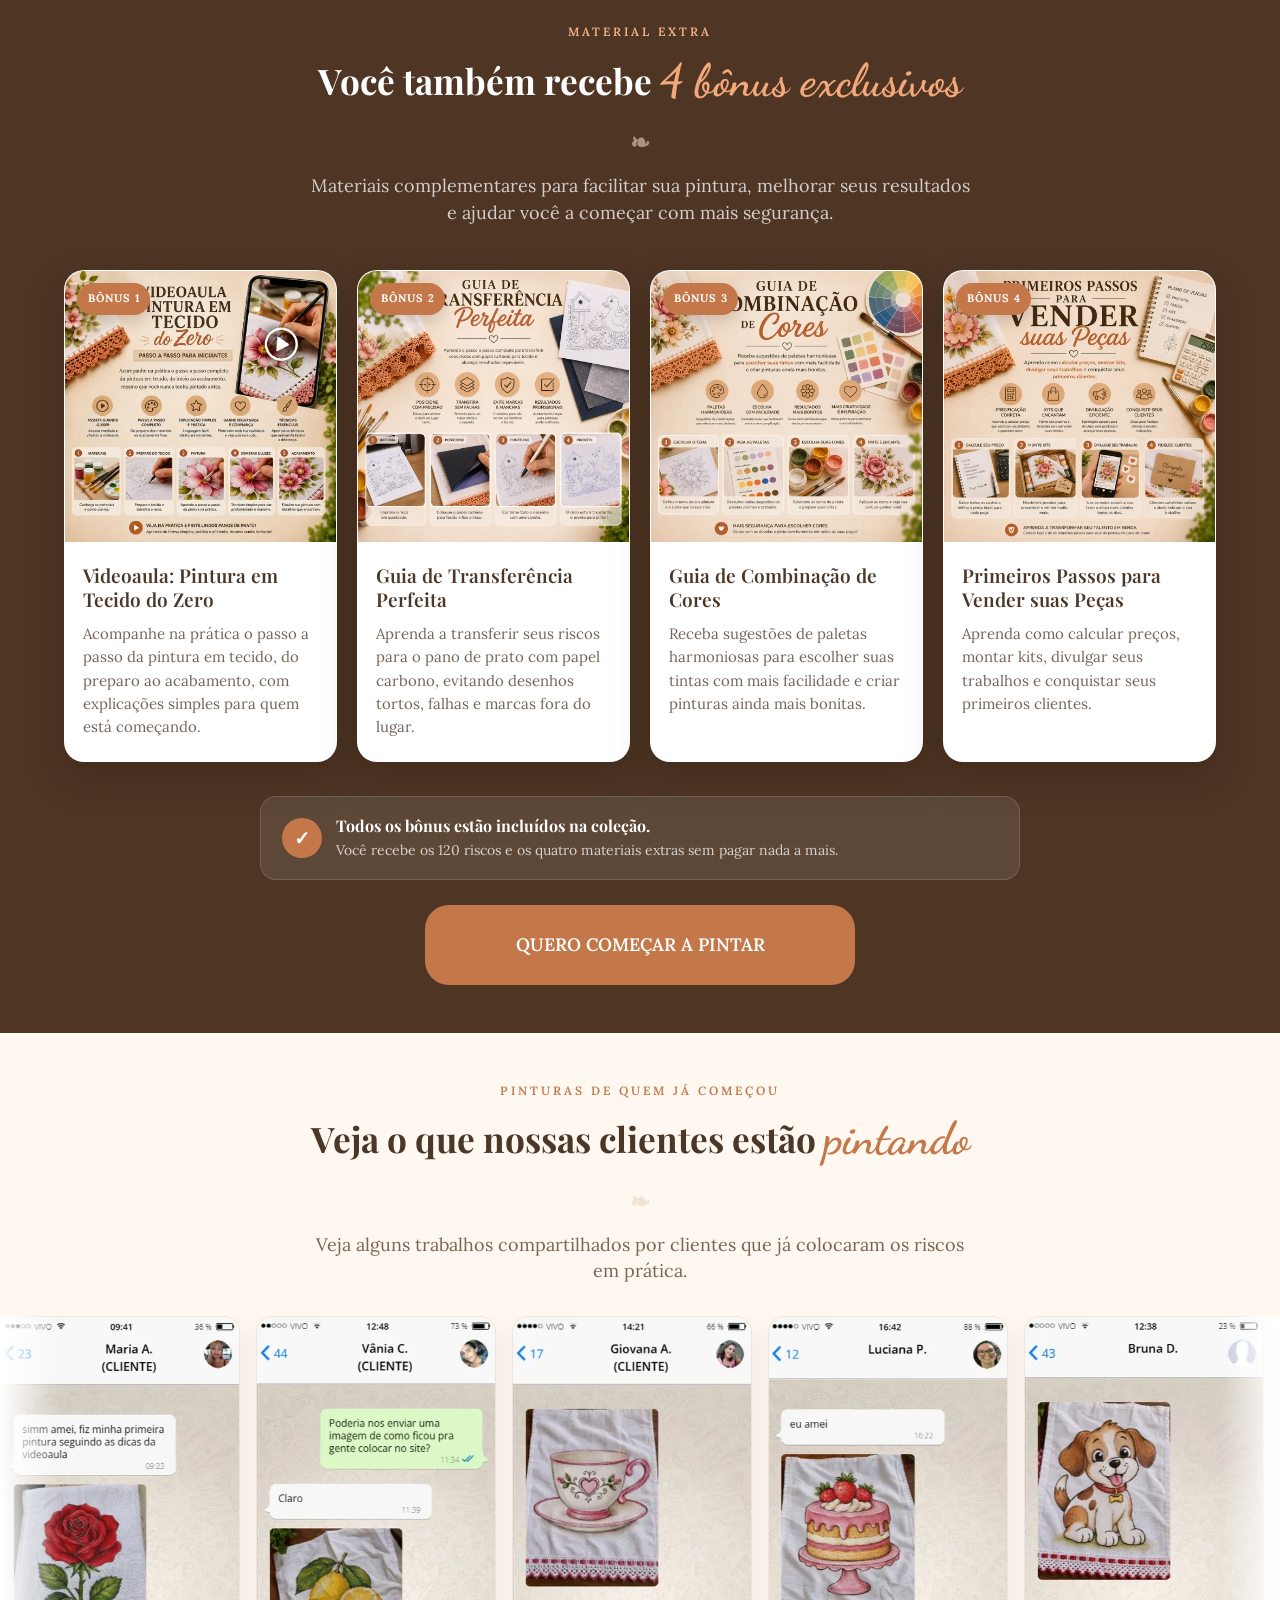
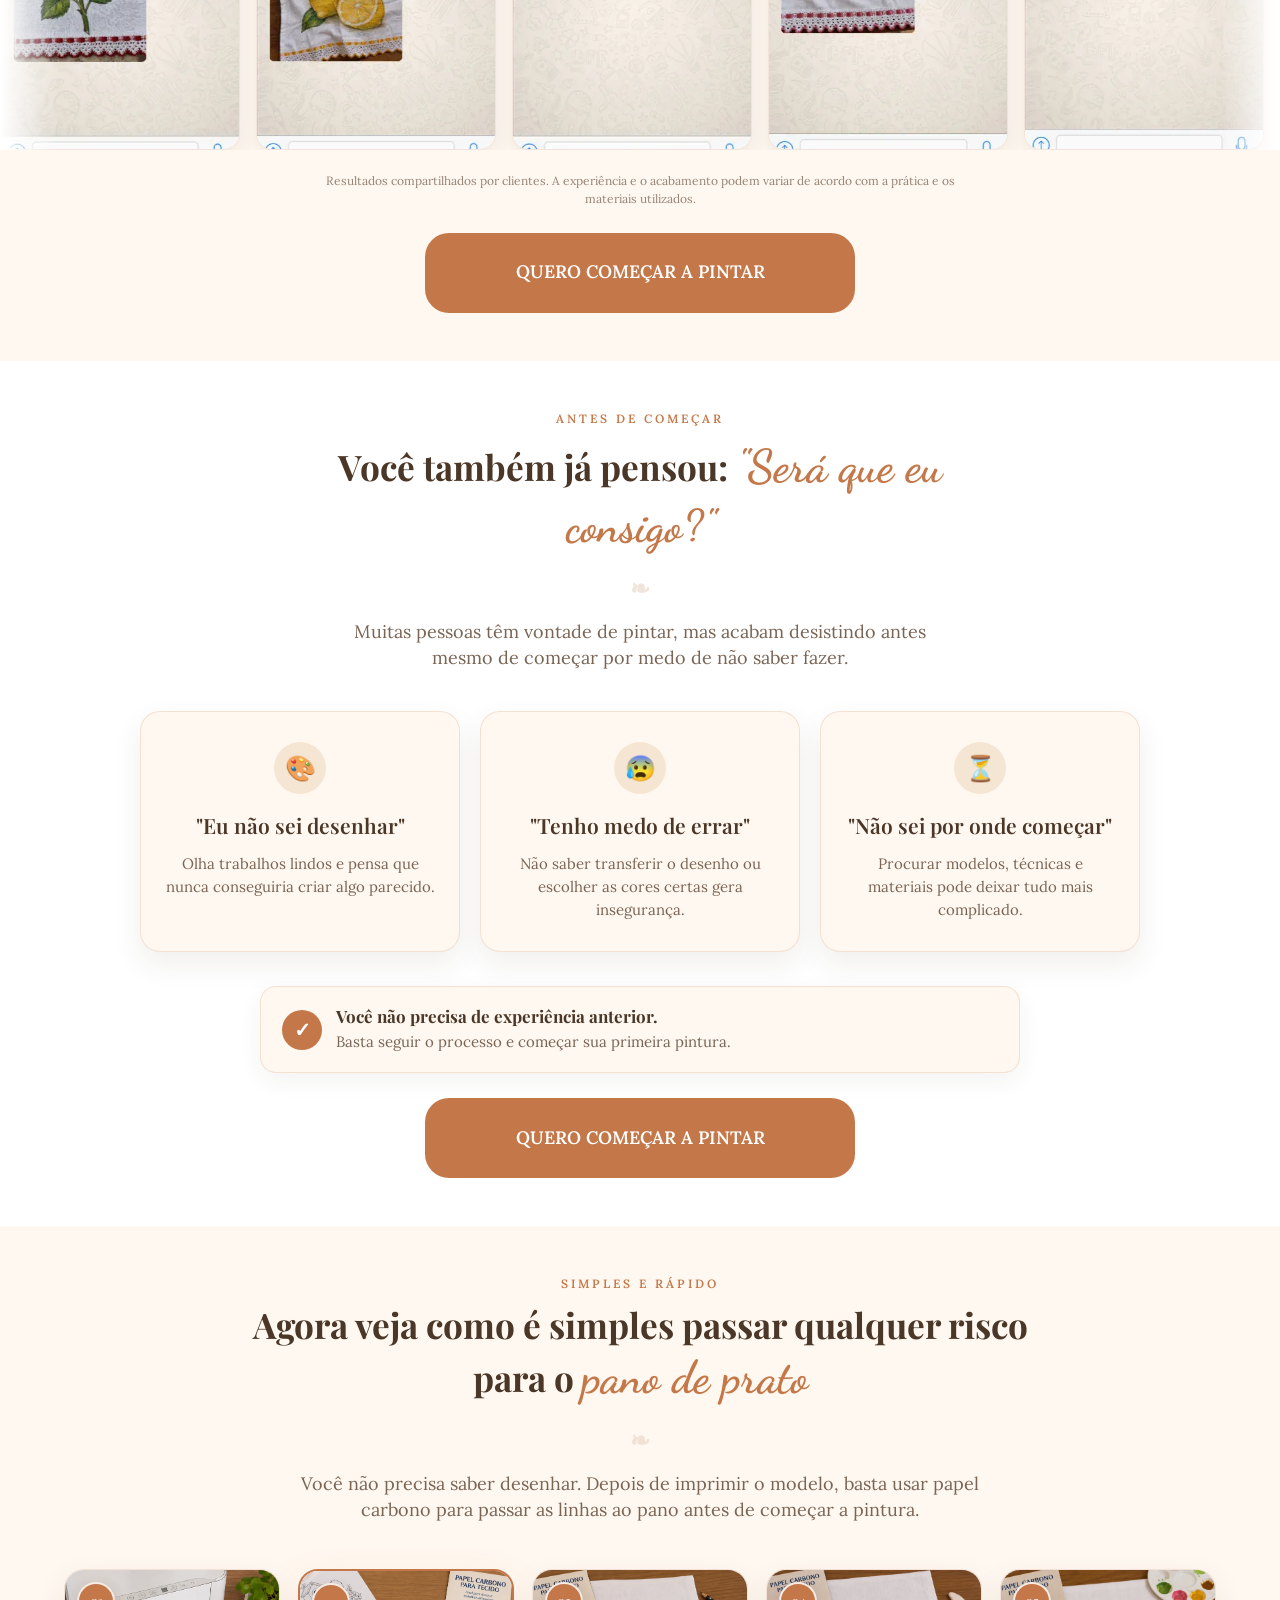
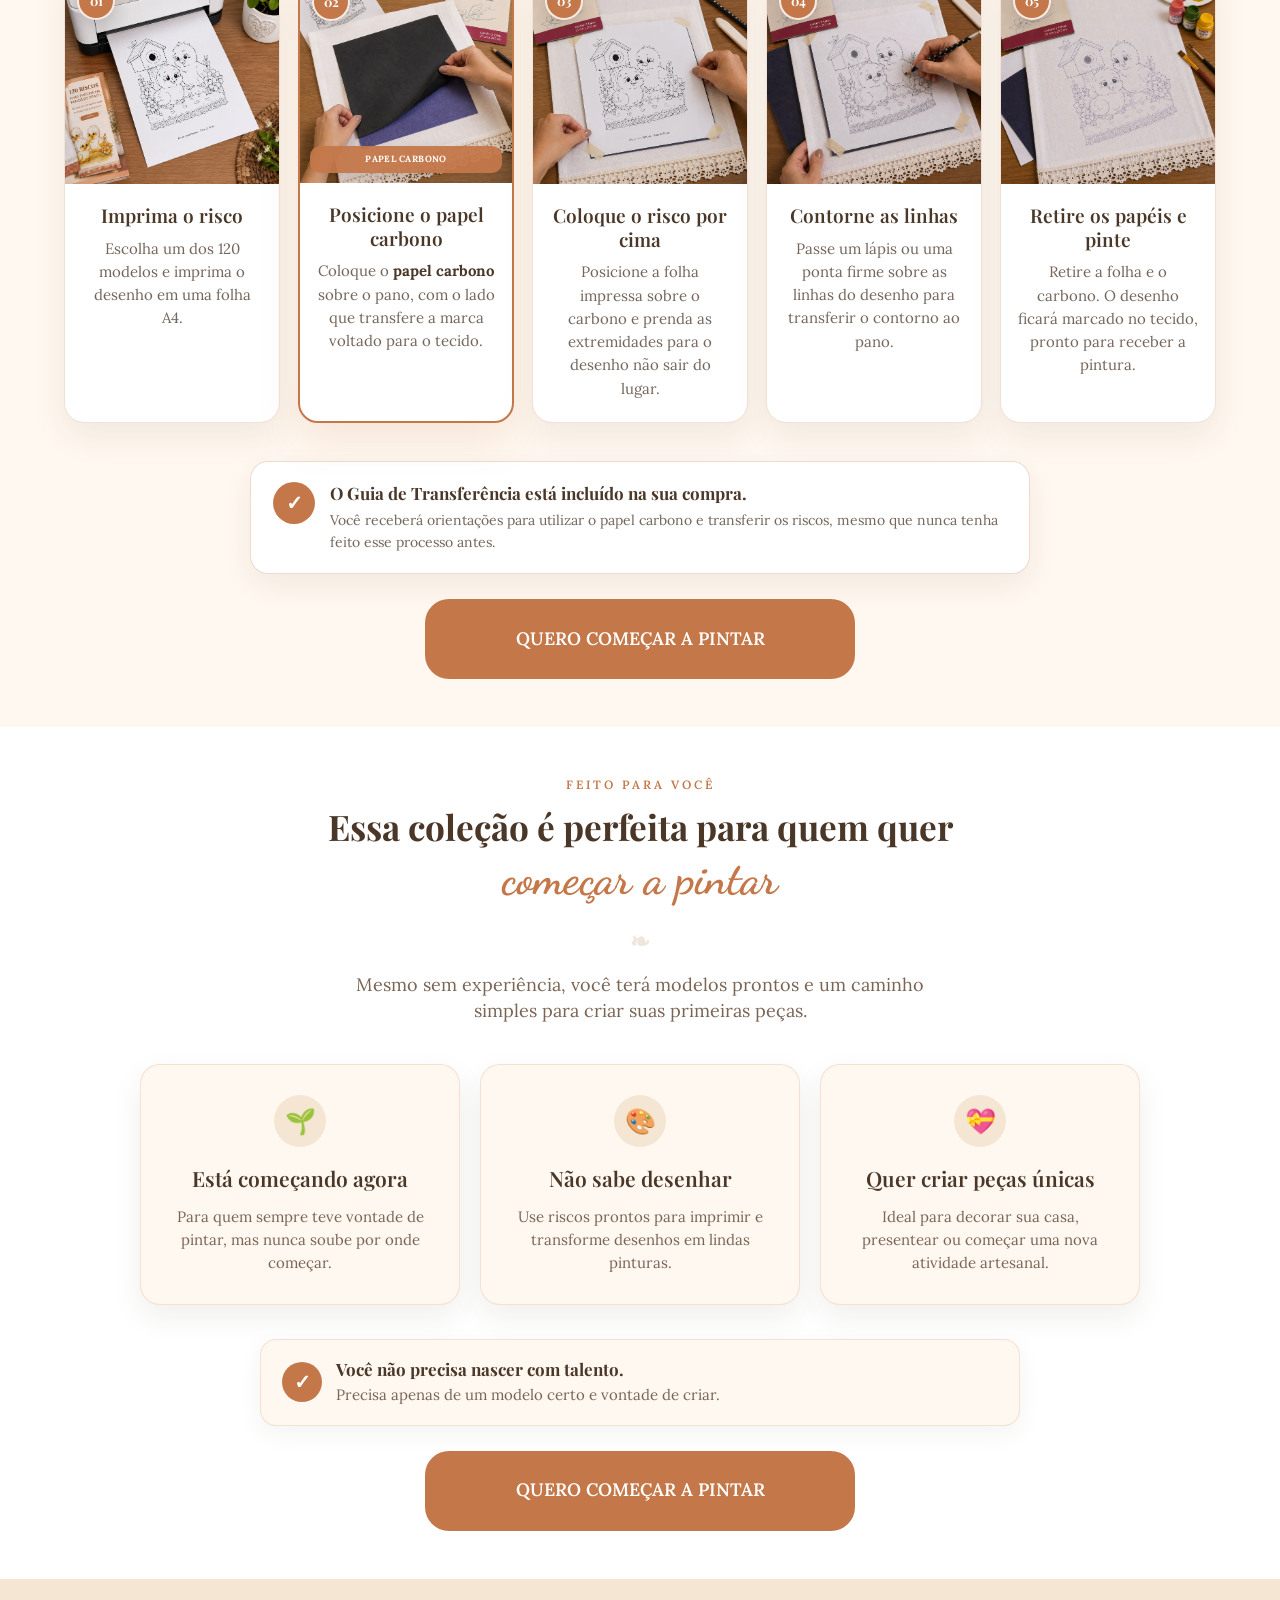
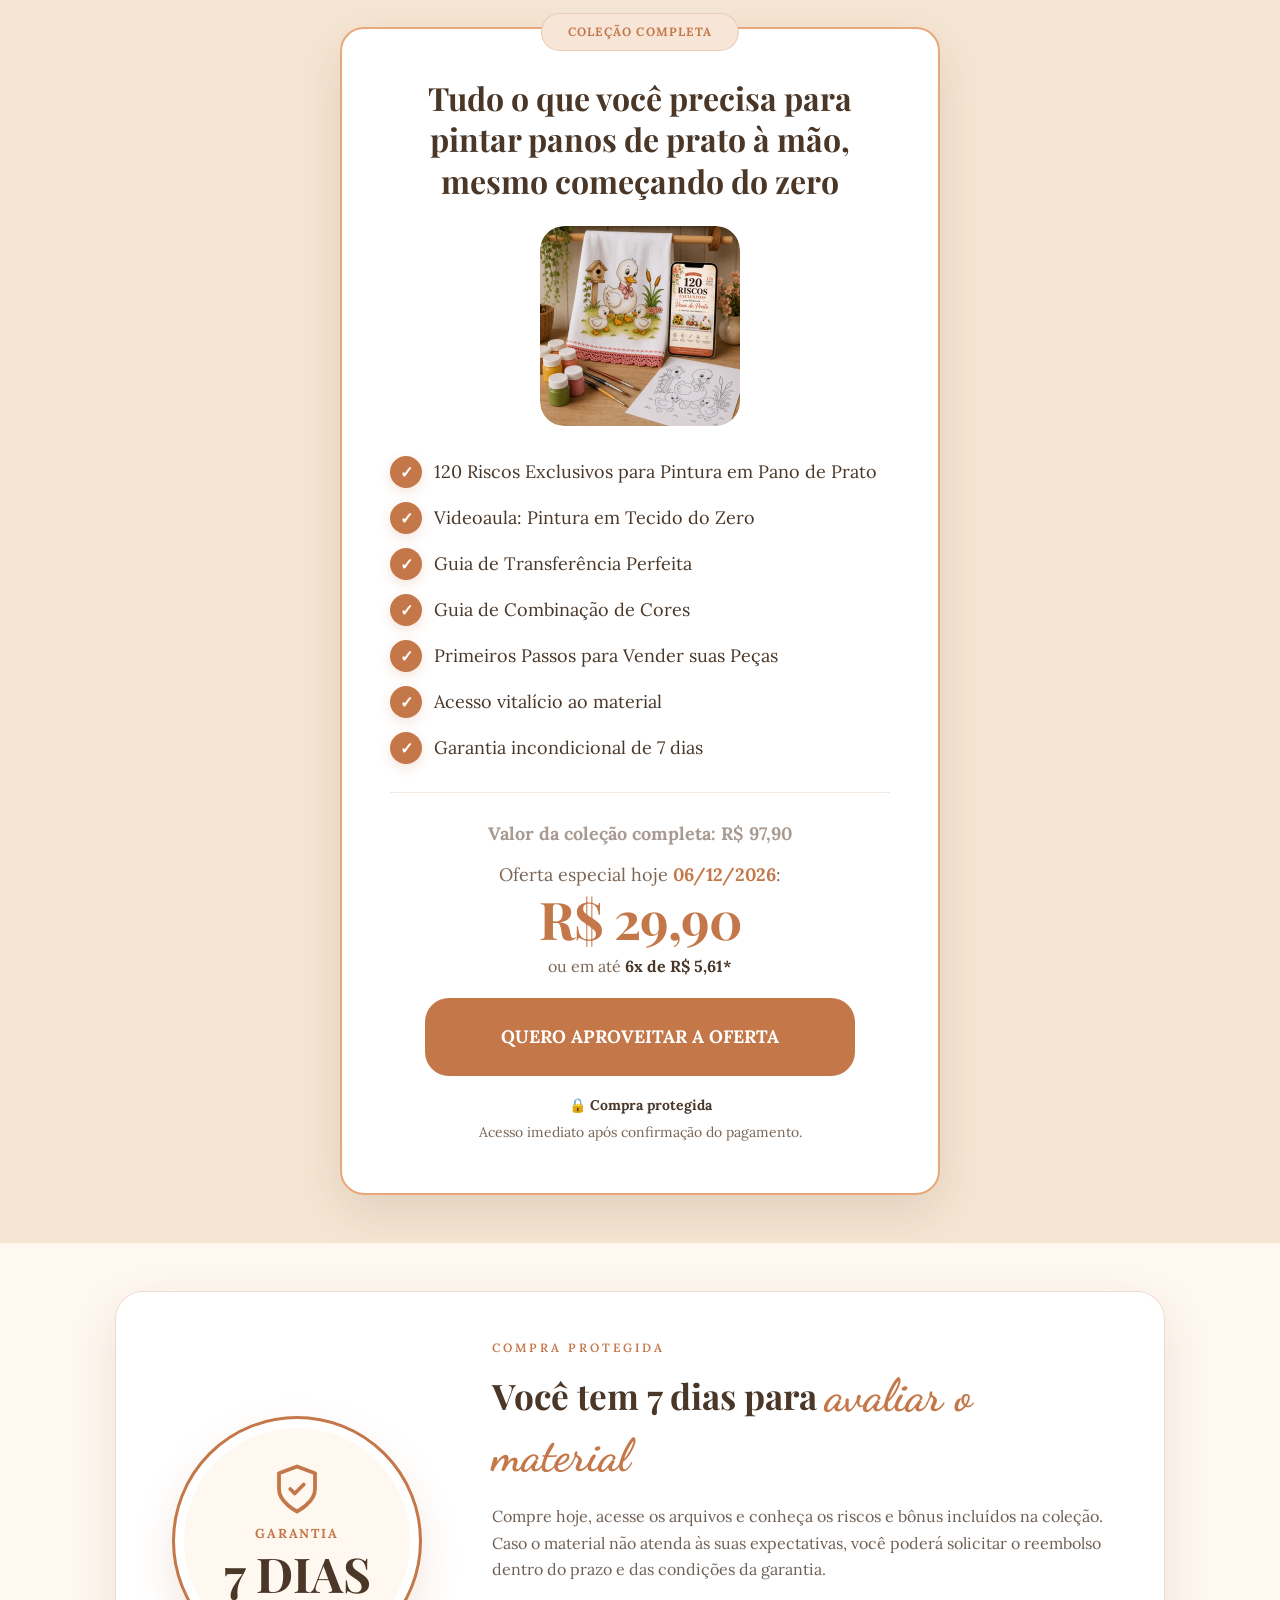
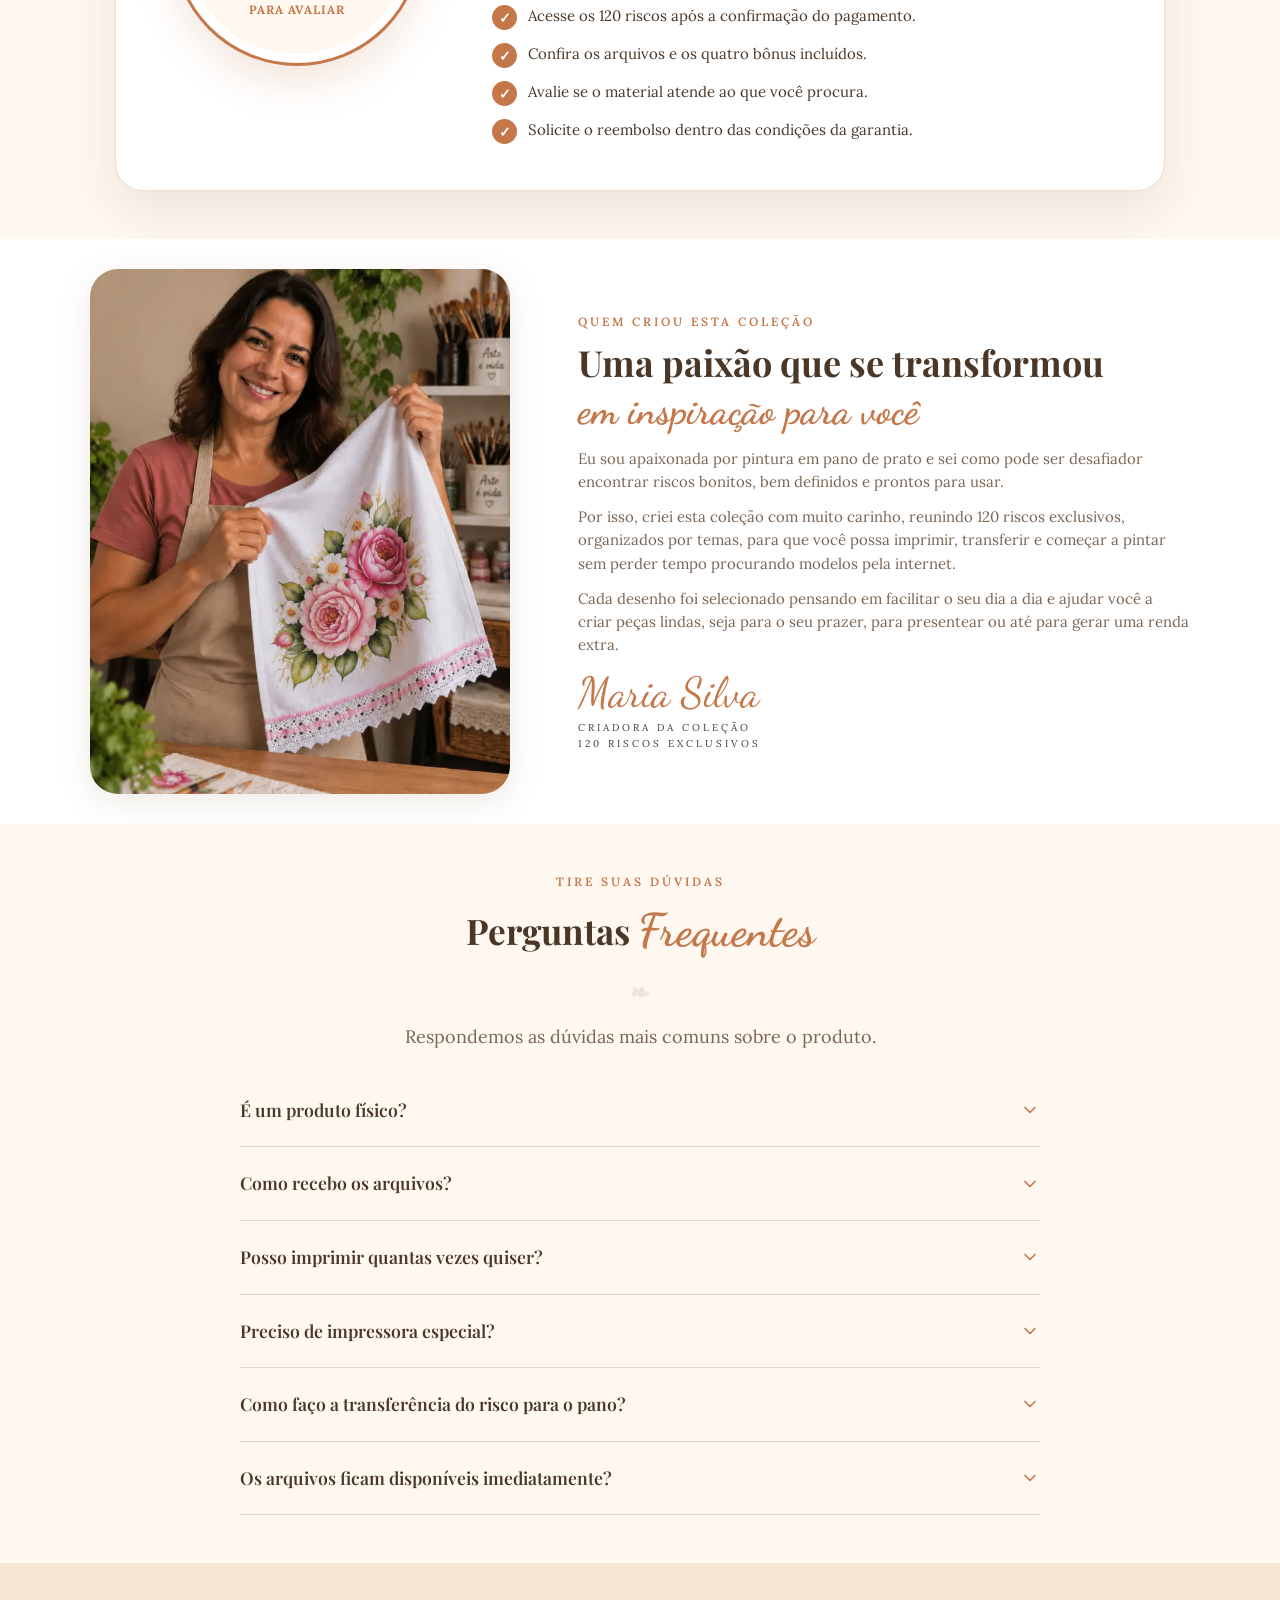
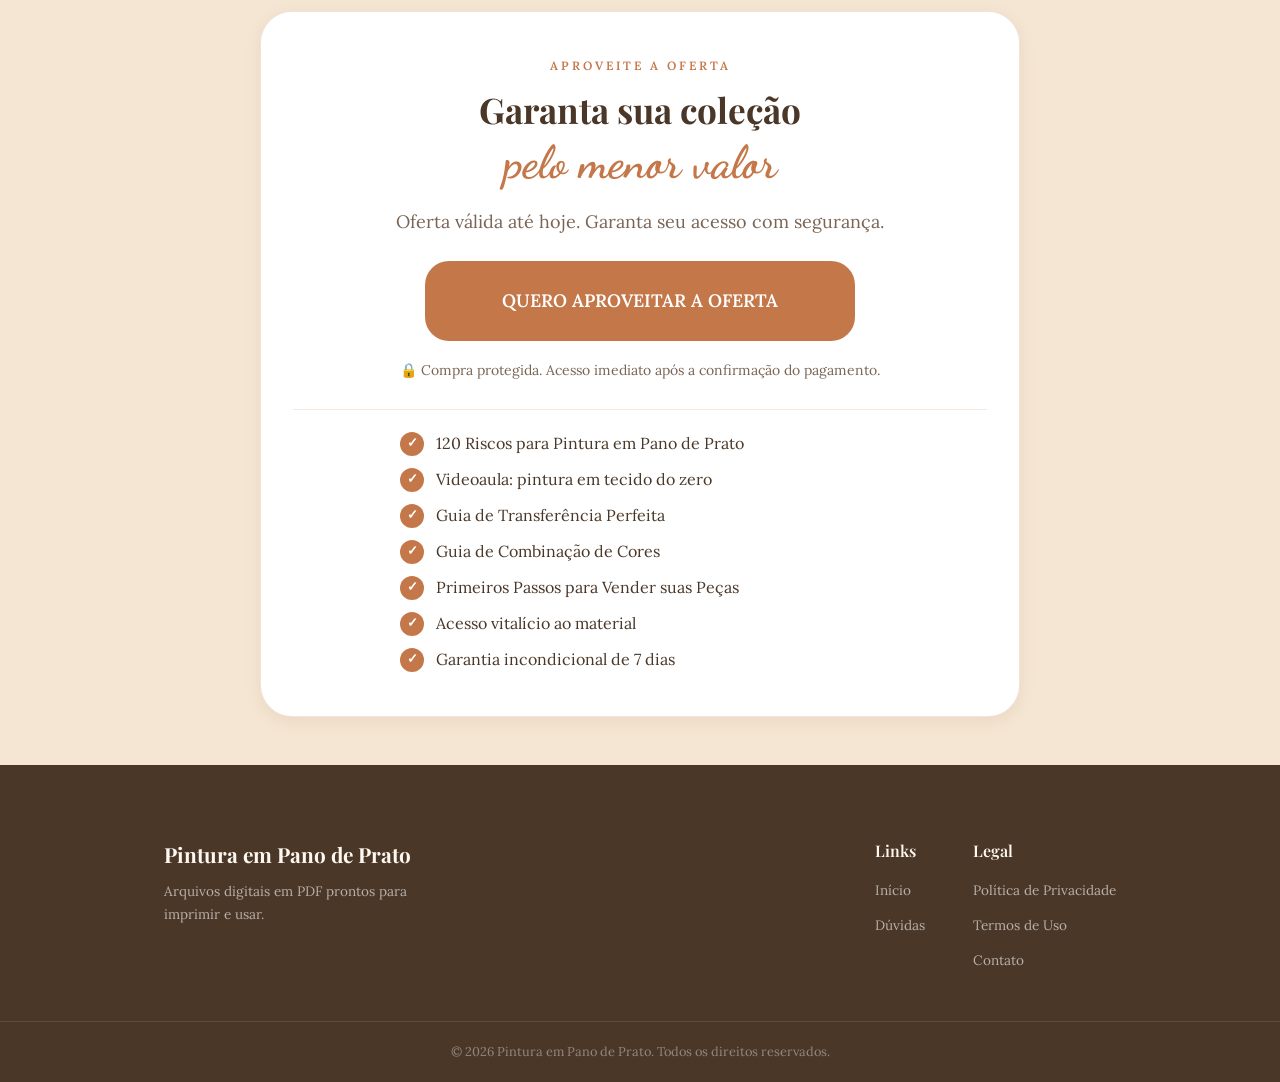
==== commit 7a0e16d7: "Update index.html" ====
--- a/index.html
+++ b/index.html
@@ -2897,7 +2897,7 @@
             <ul class="final-offer-close__list">
                 <li>
                     <span class="final-offer-close__check" aria-hidden="true">✓</span>
-                    <span>120 riscos exclusivos para pintura em pano de prato</span>
+                    <span>120 Riscos para Pintura em Pano de Prato</span>
                 </li>
                 <li>
                     <span class="final-offer-close__check" aria-hidden="true">✓</span>
